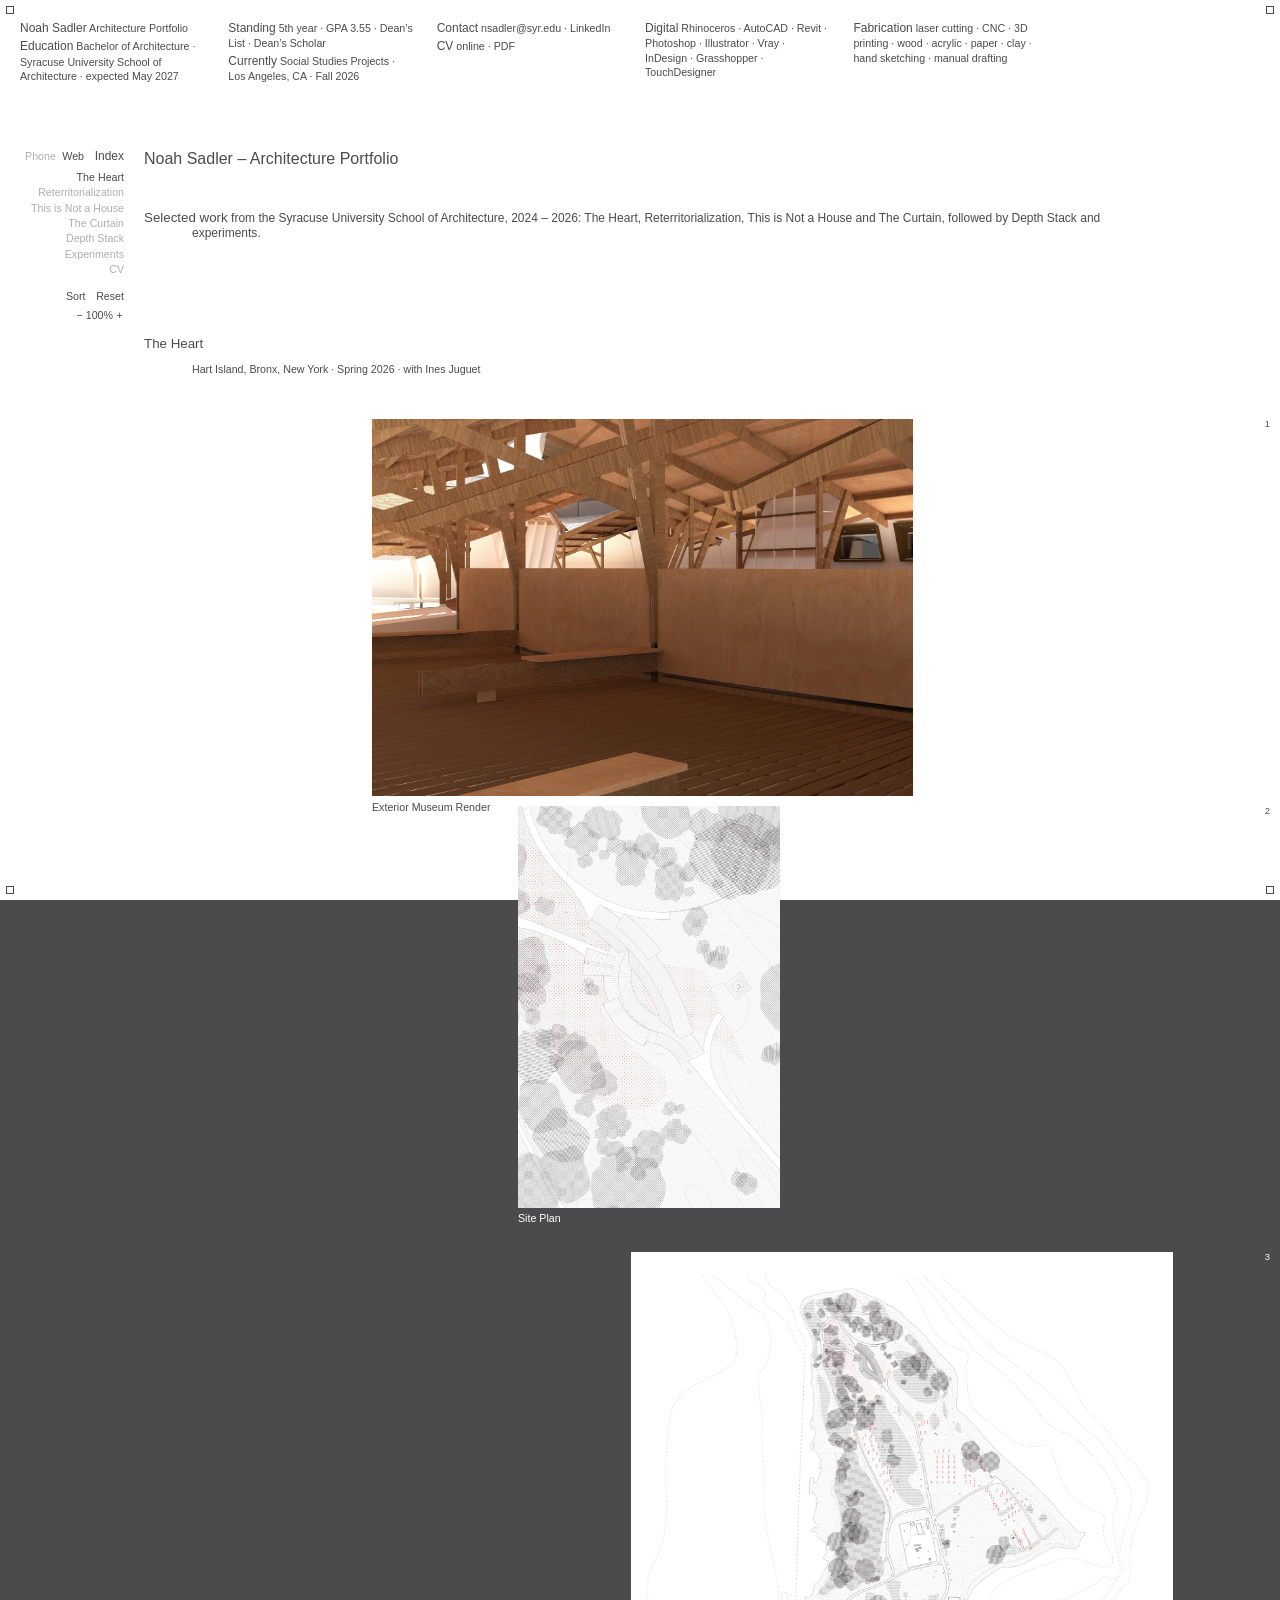
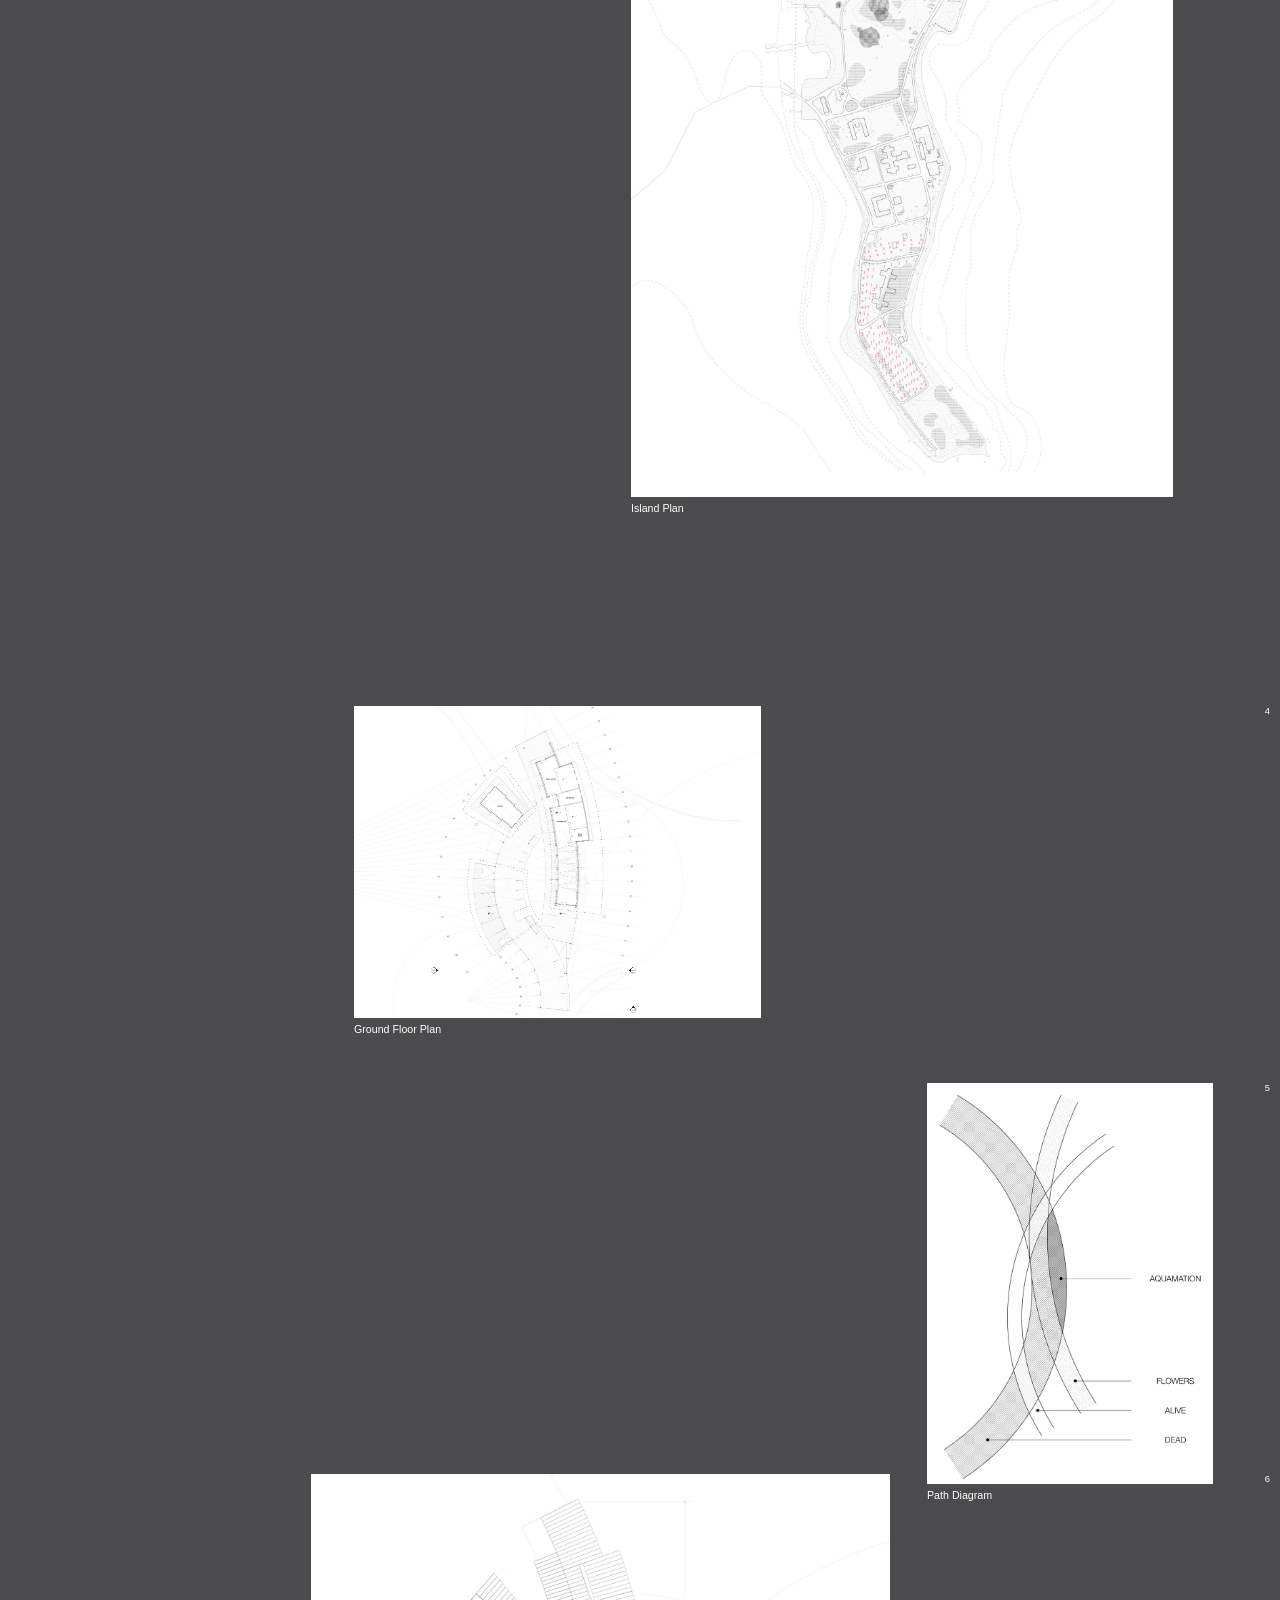
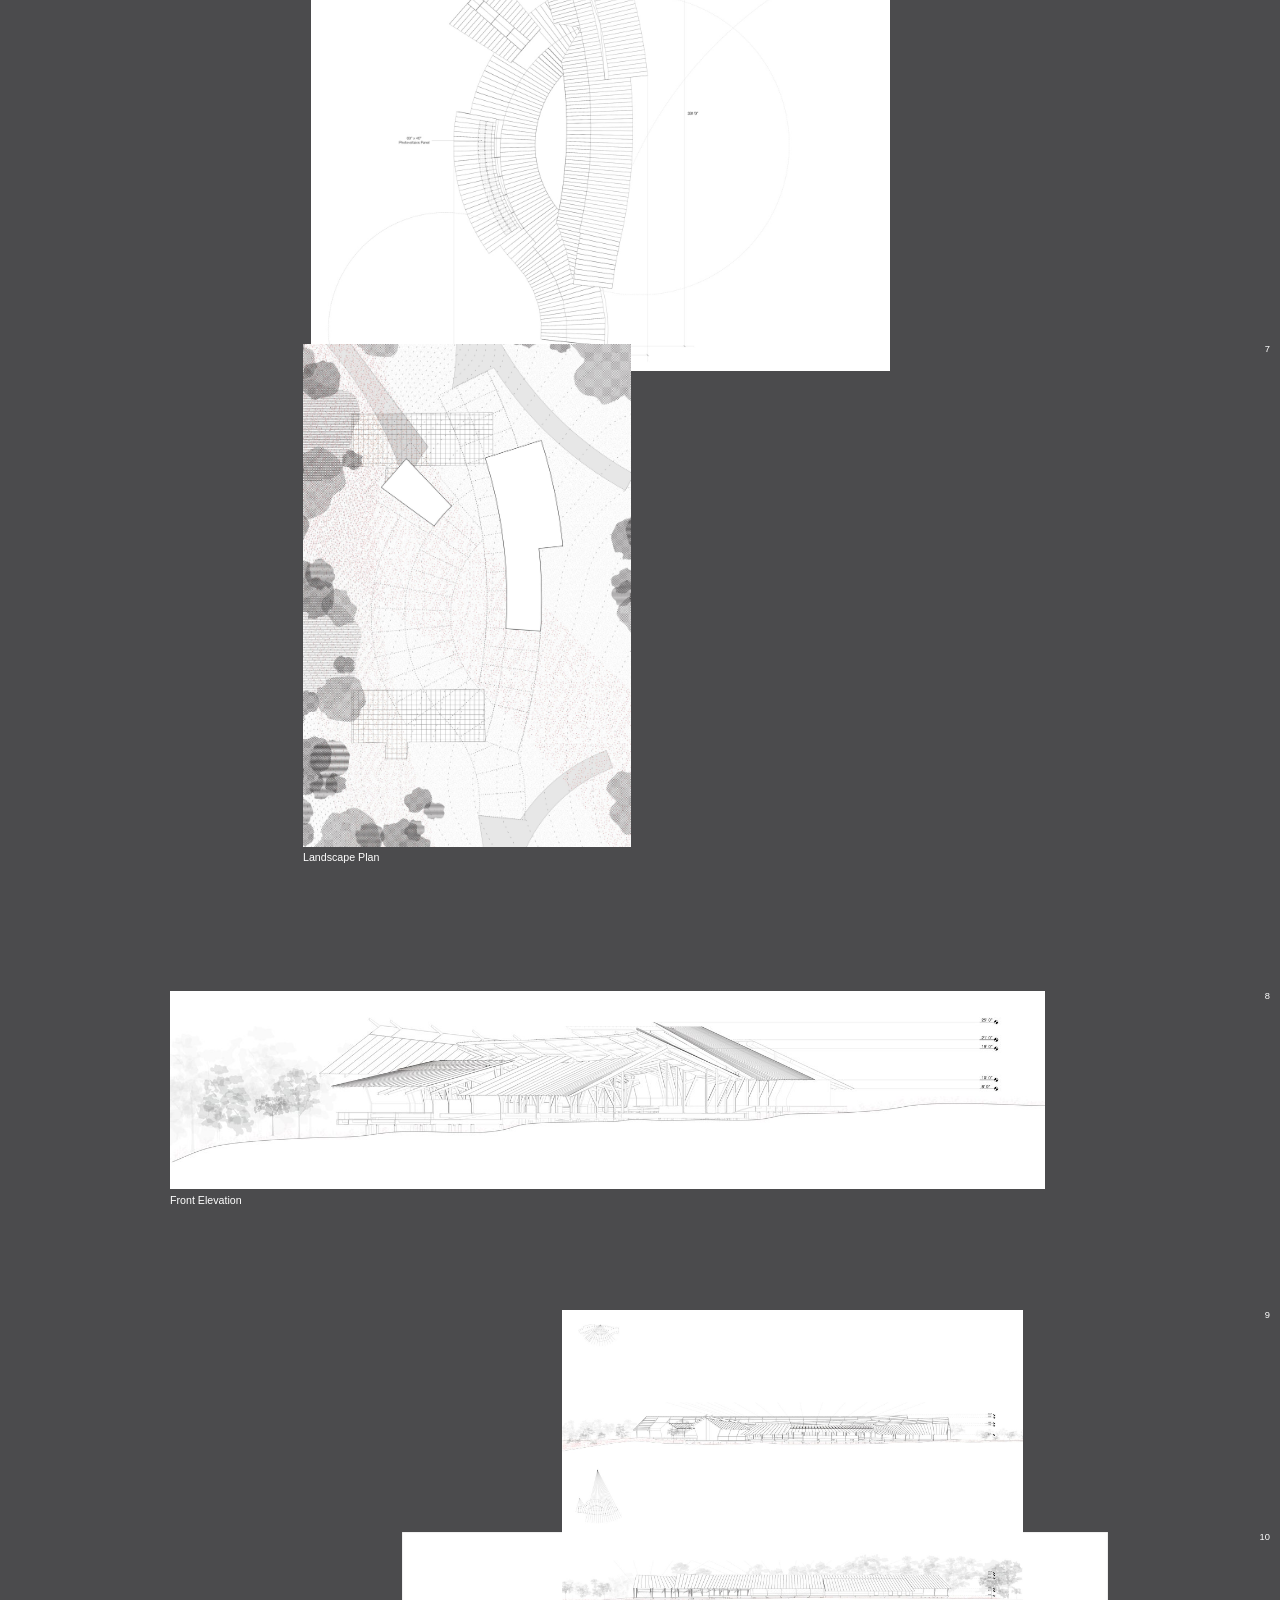
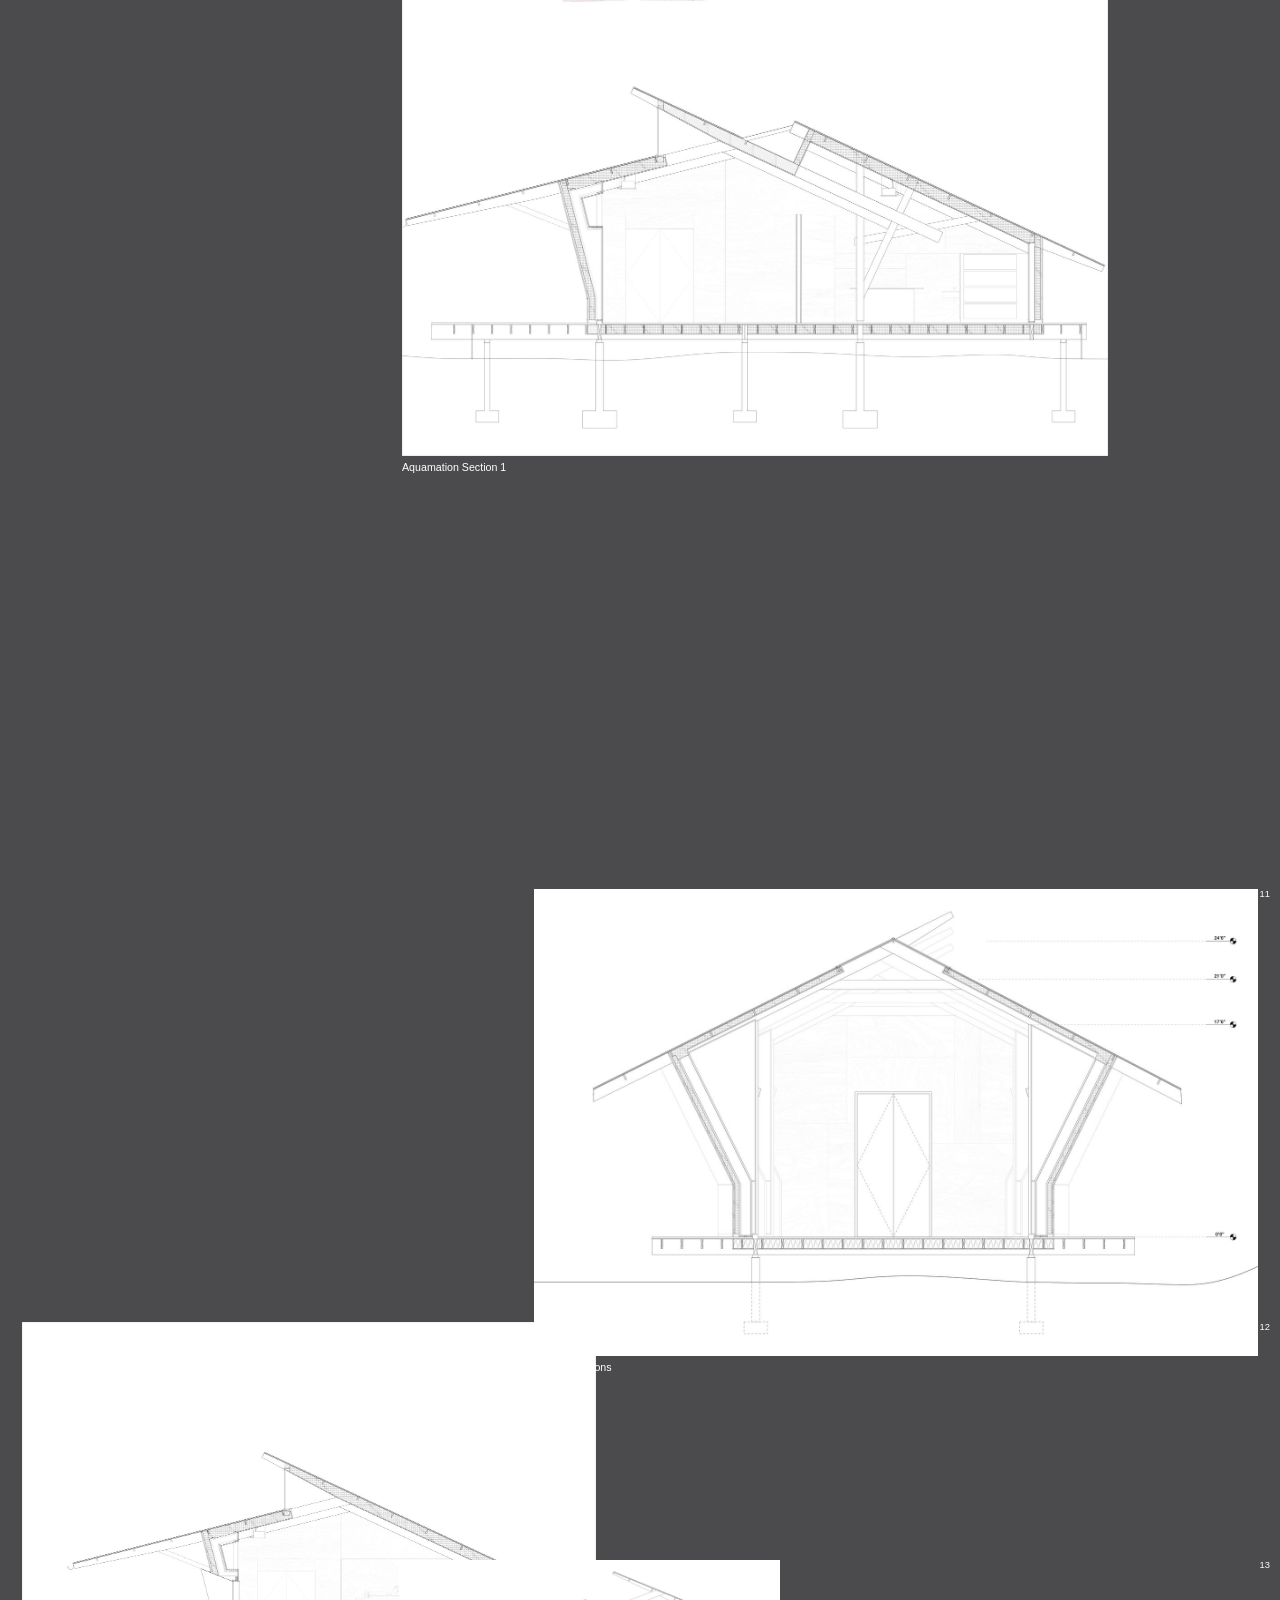
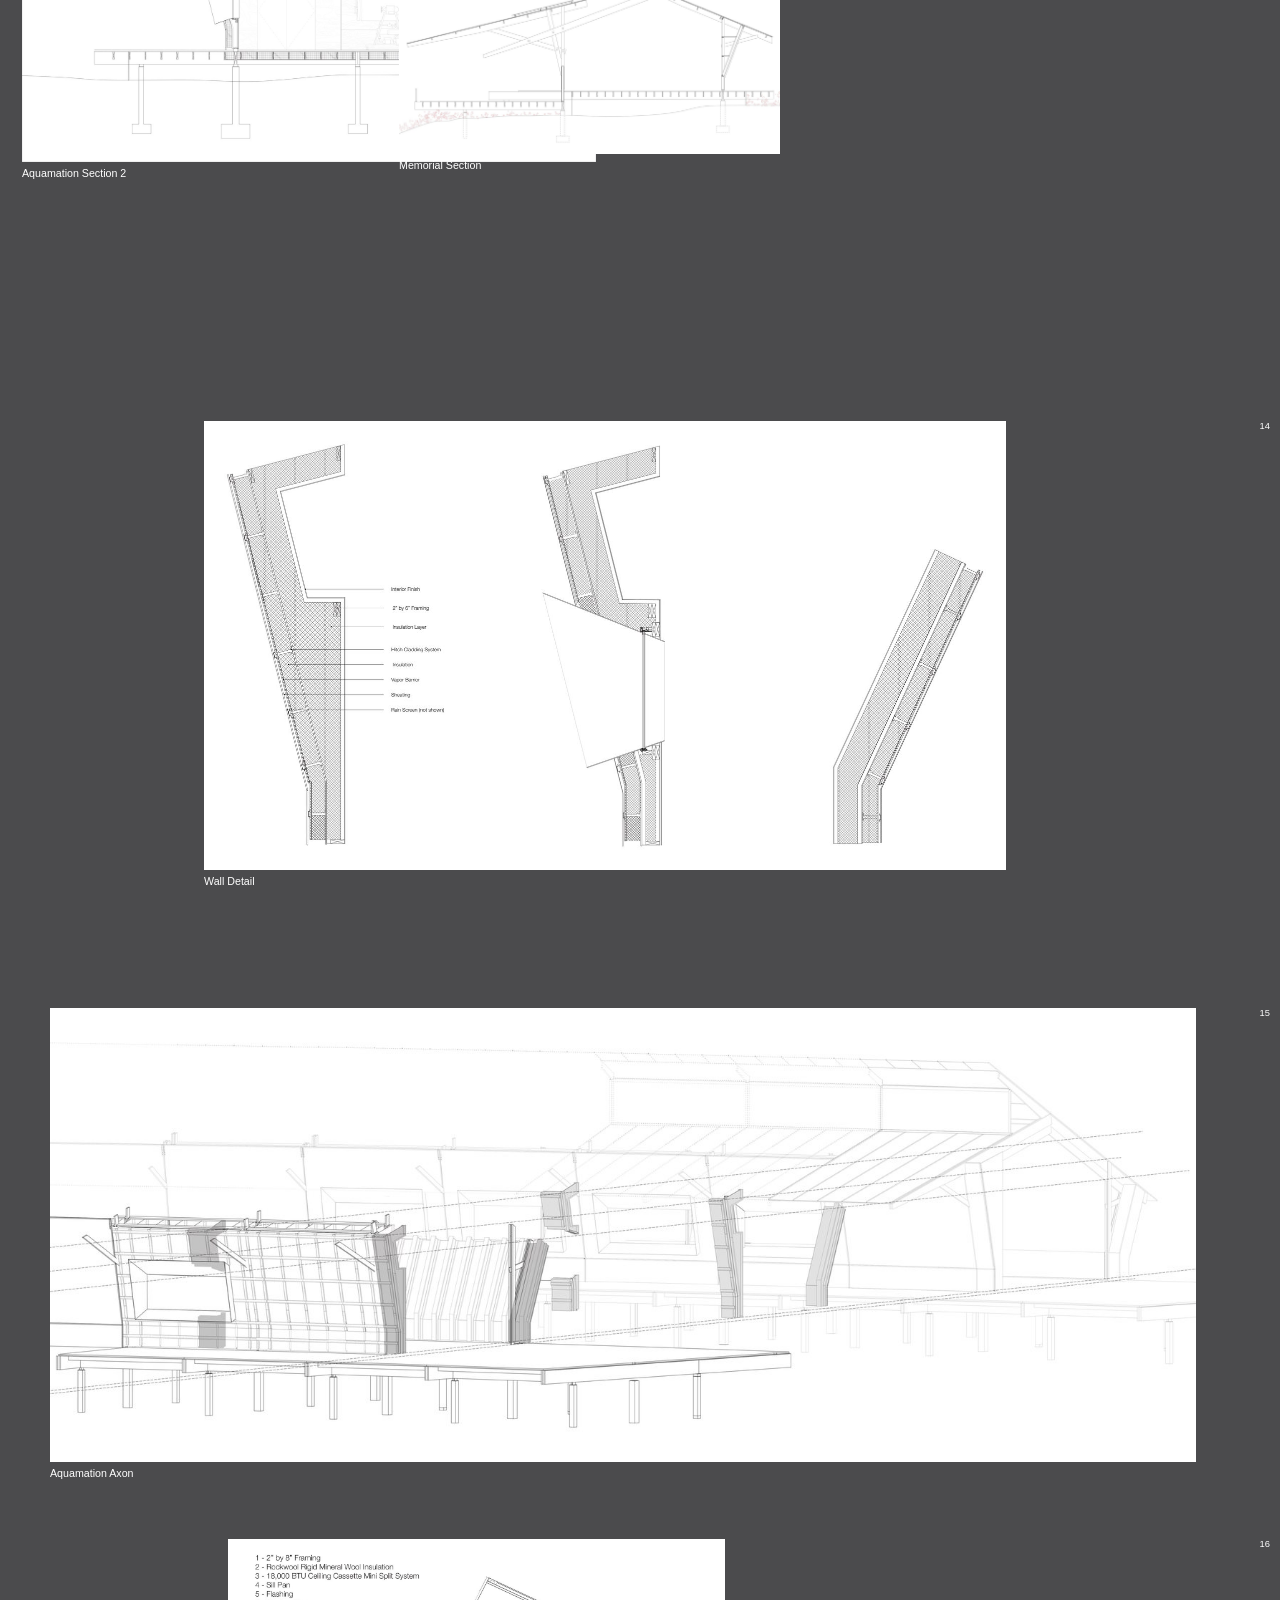
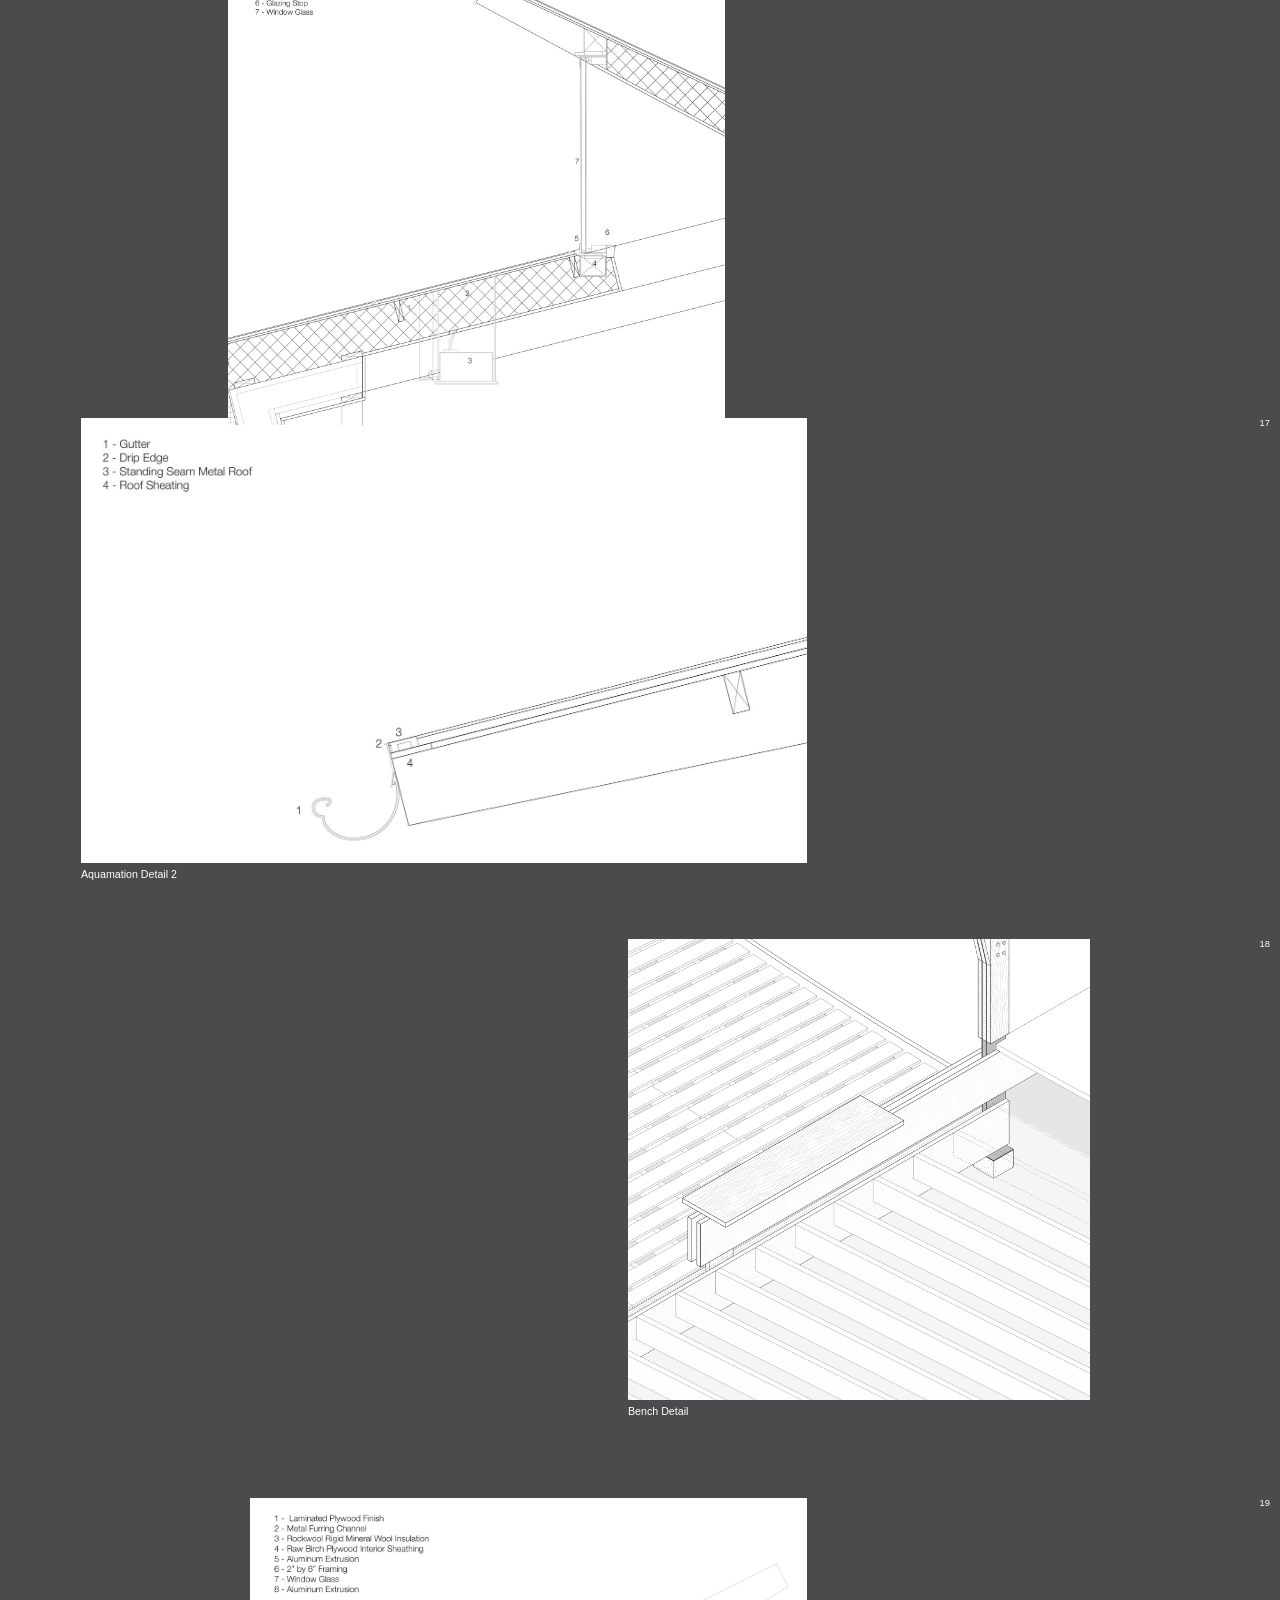
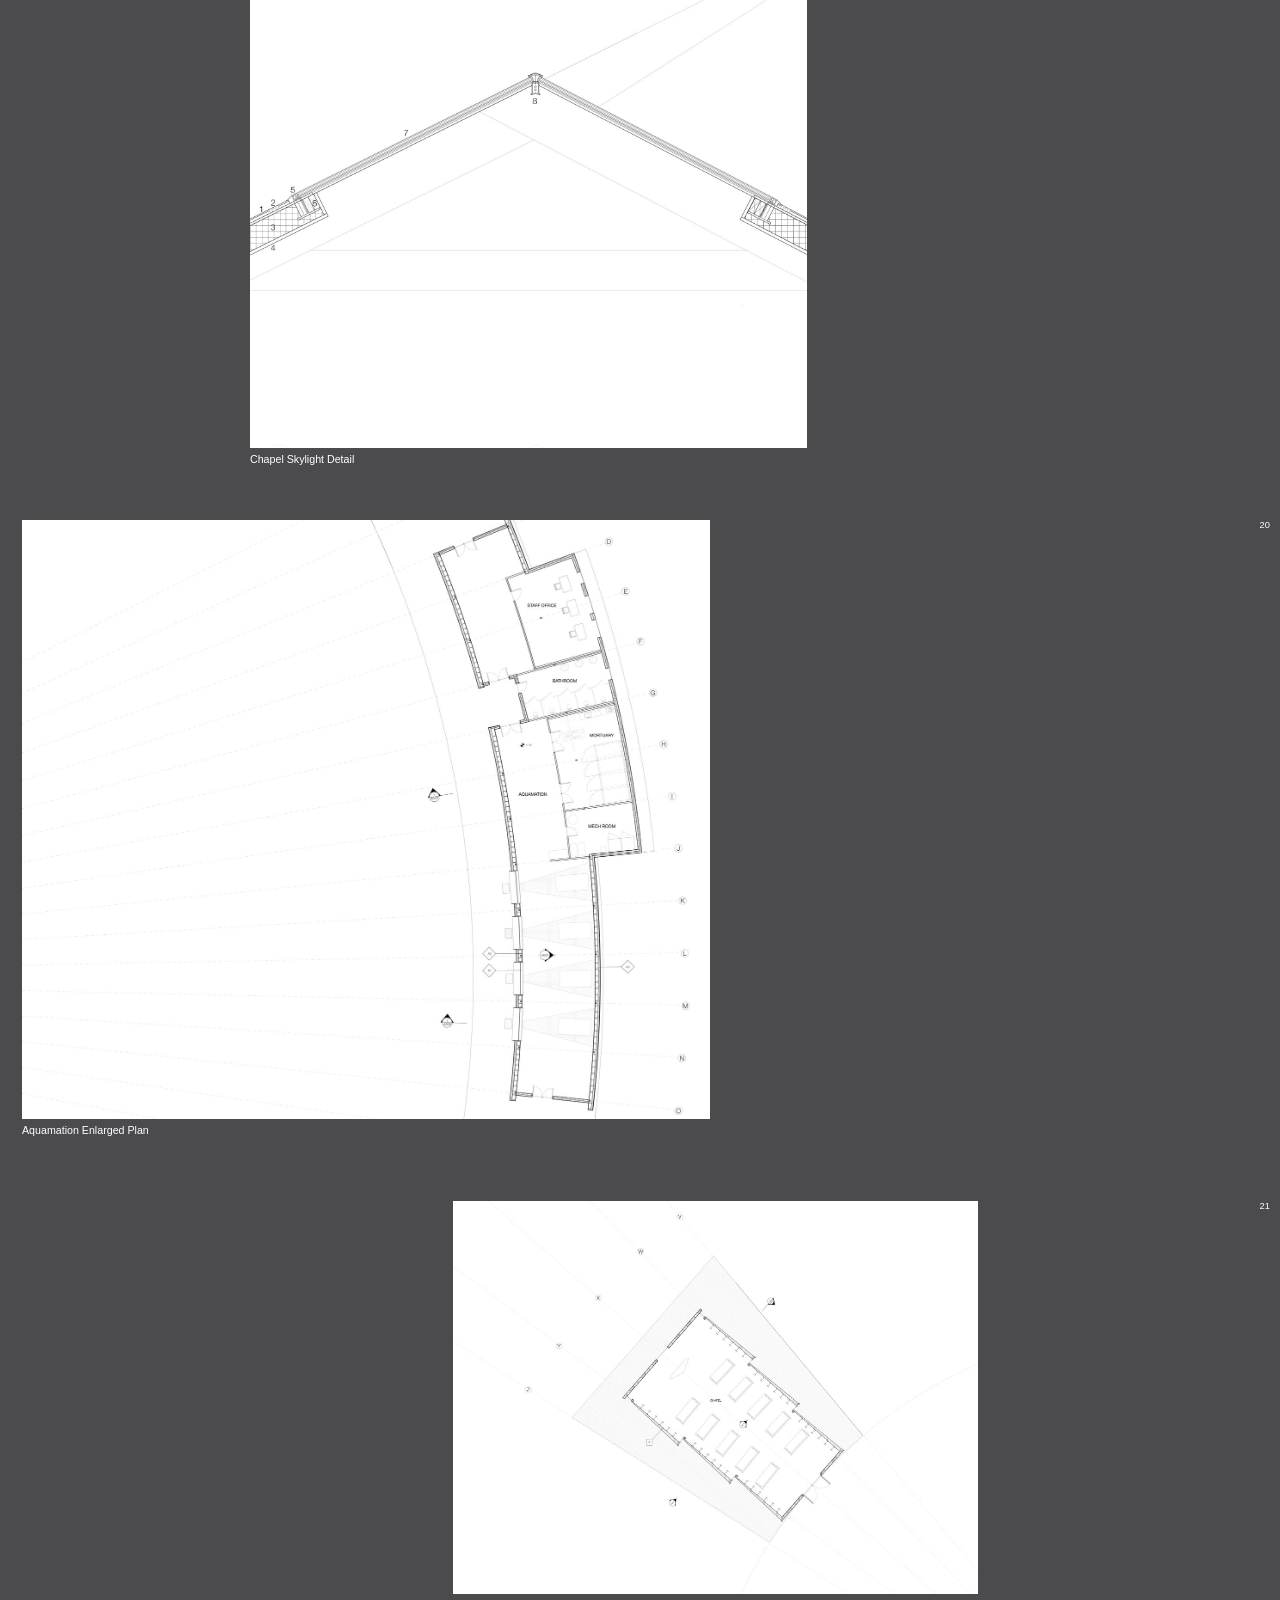
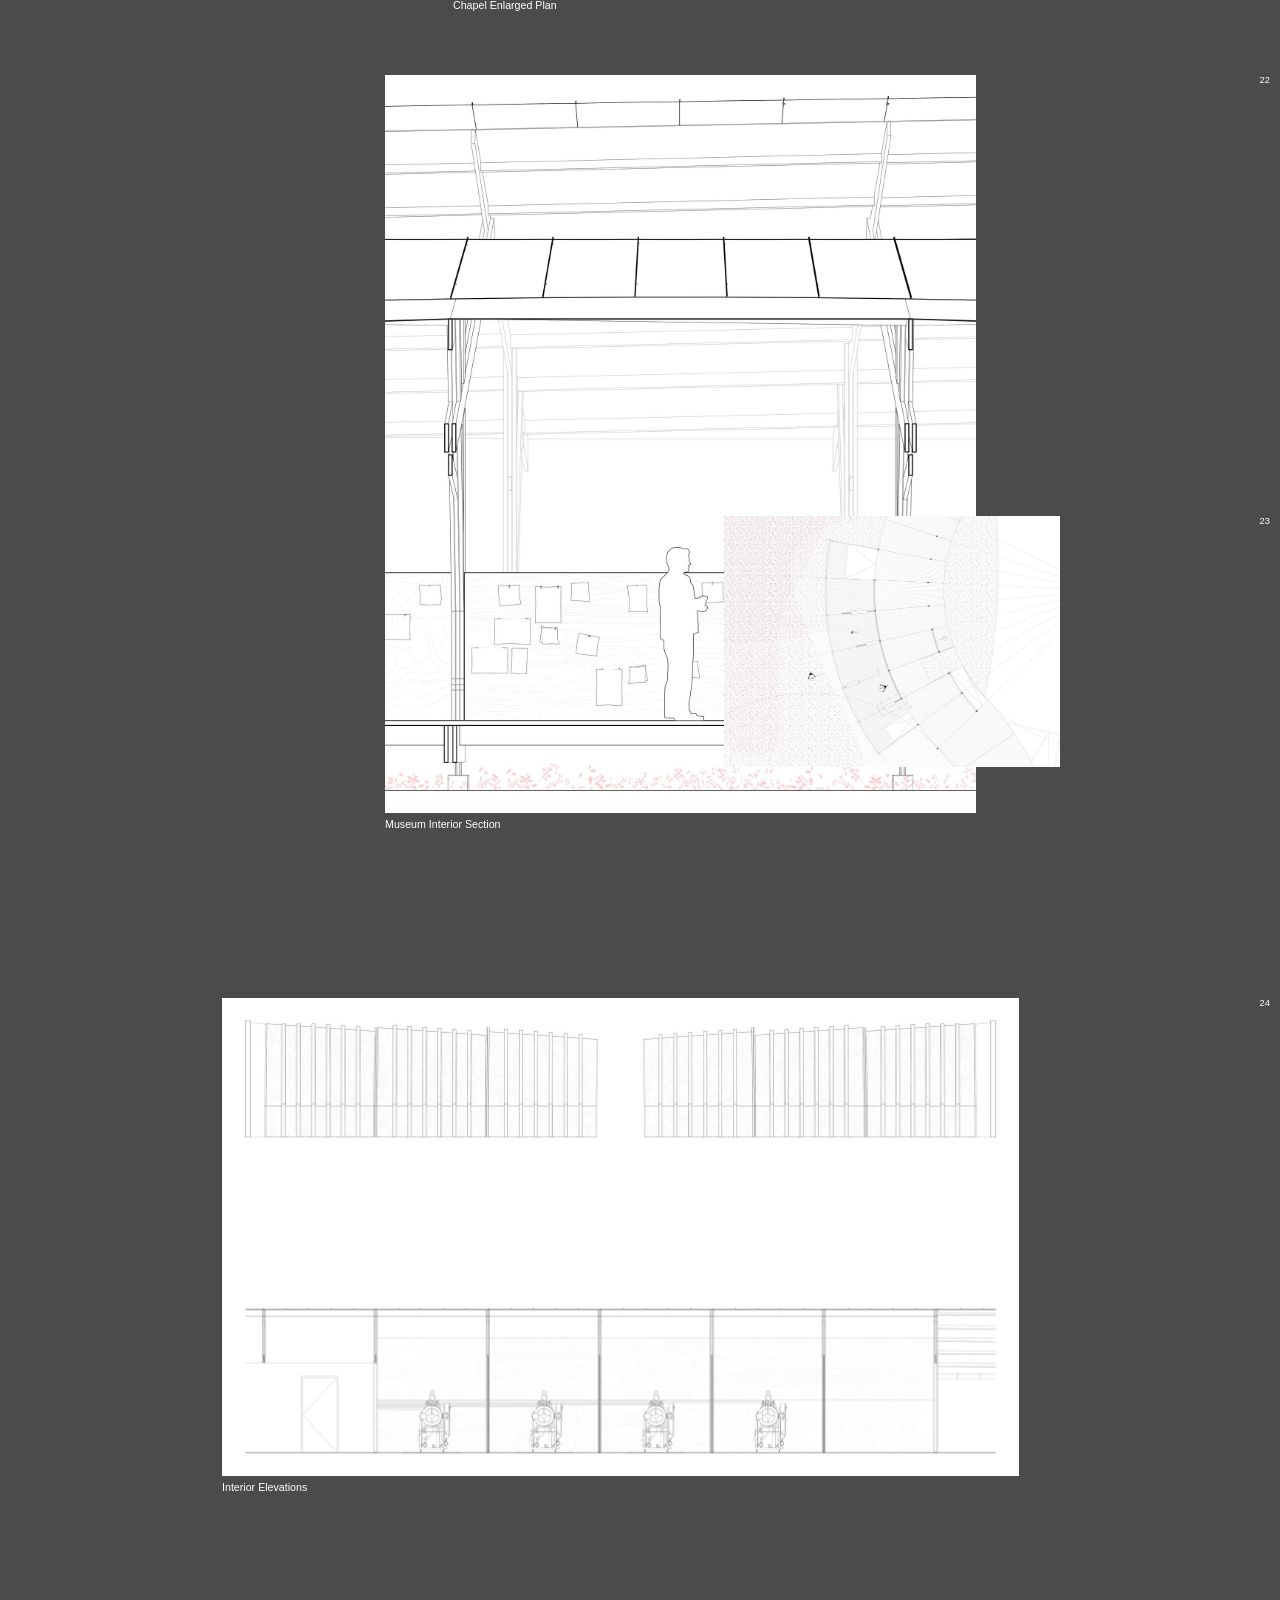
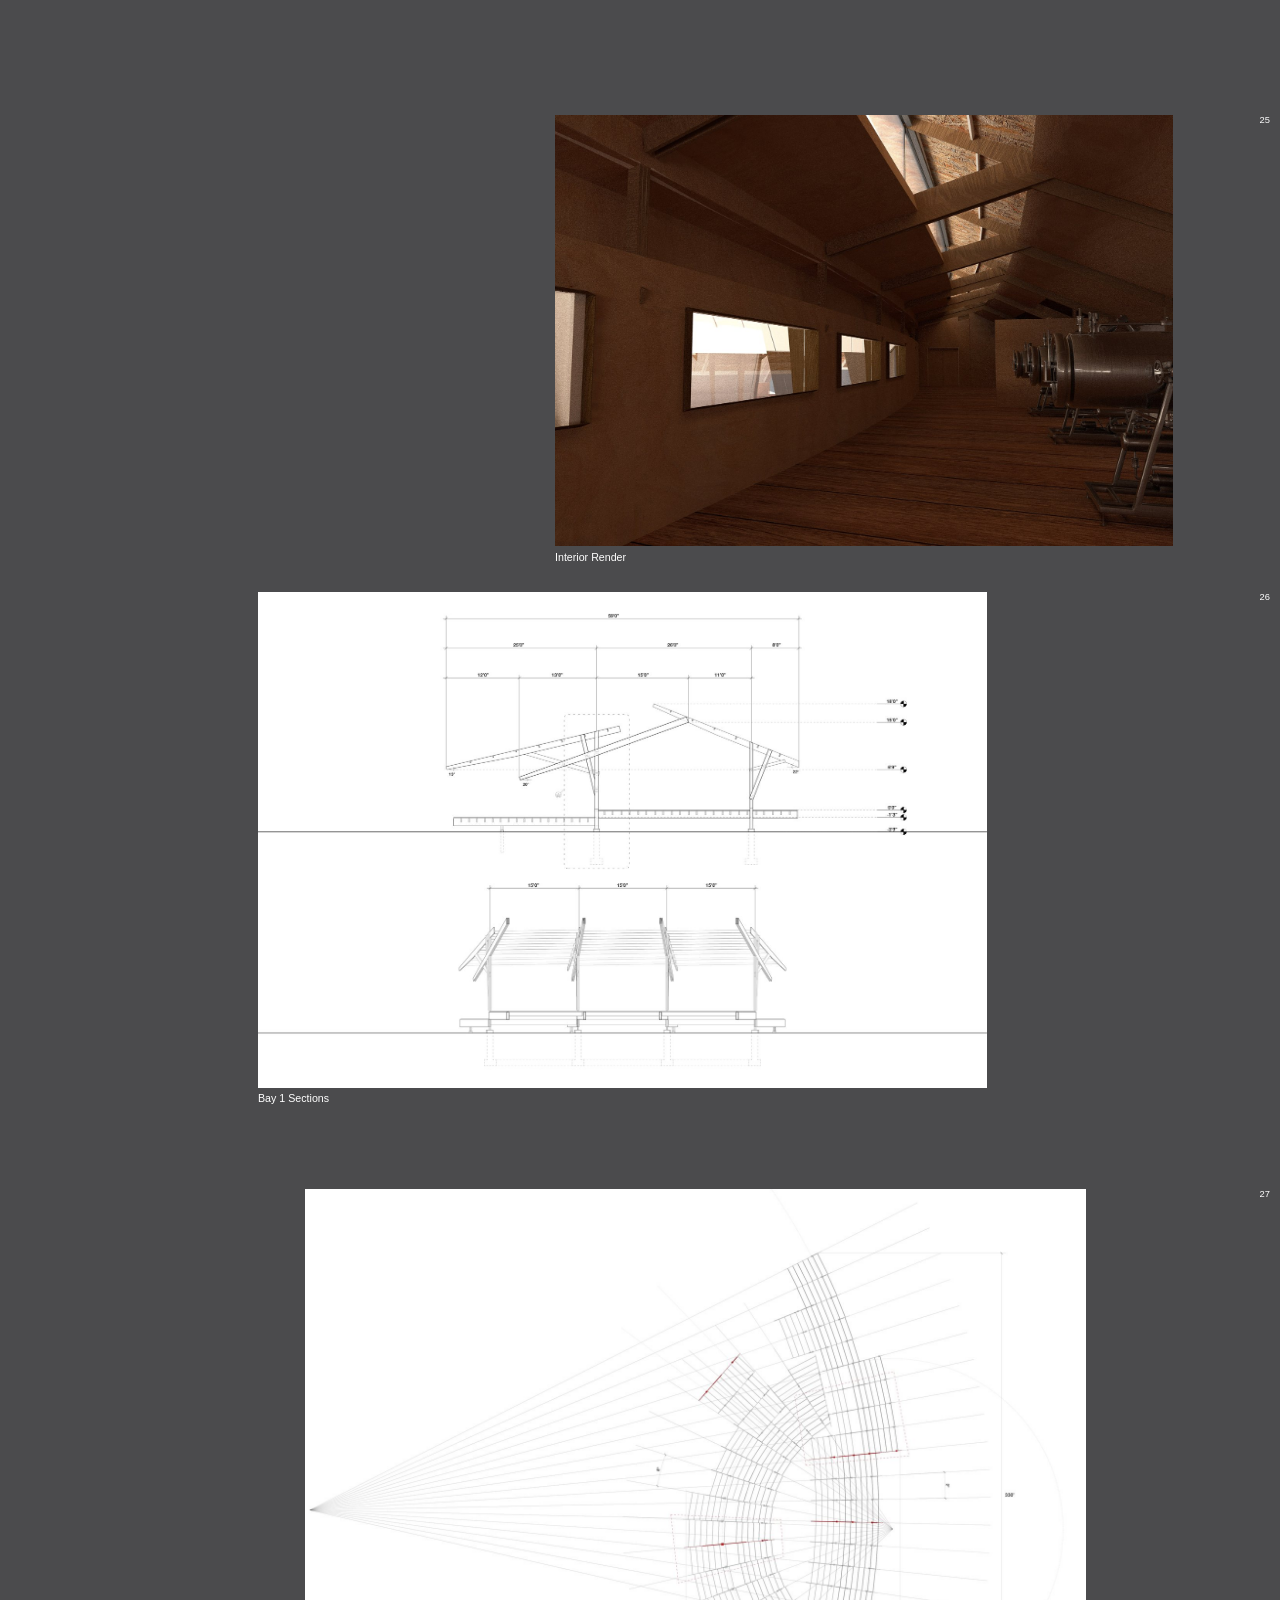
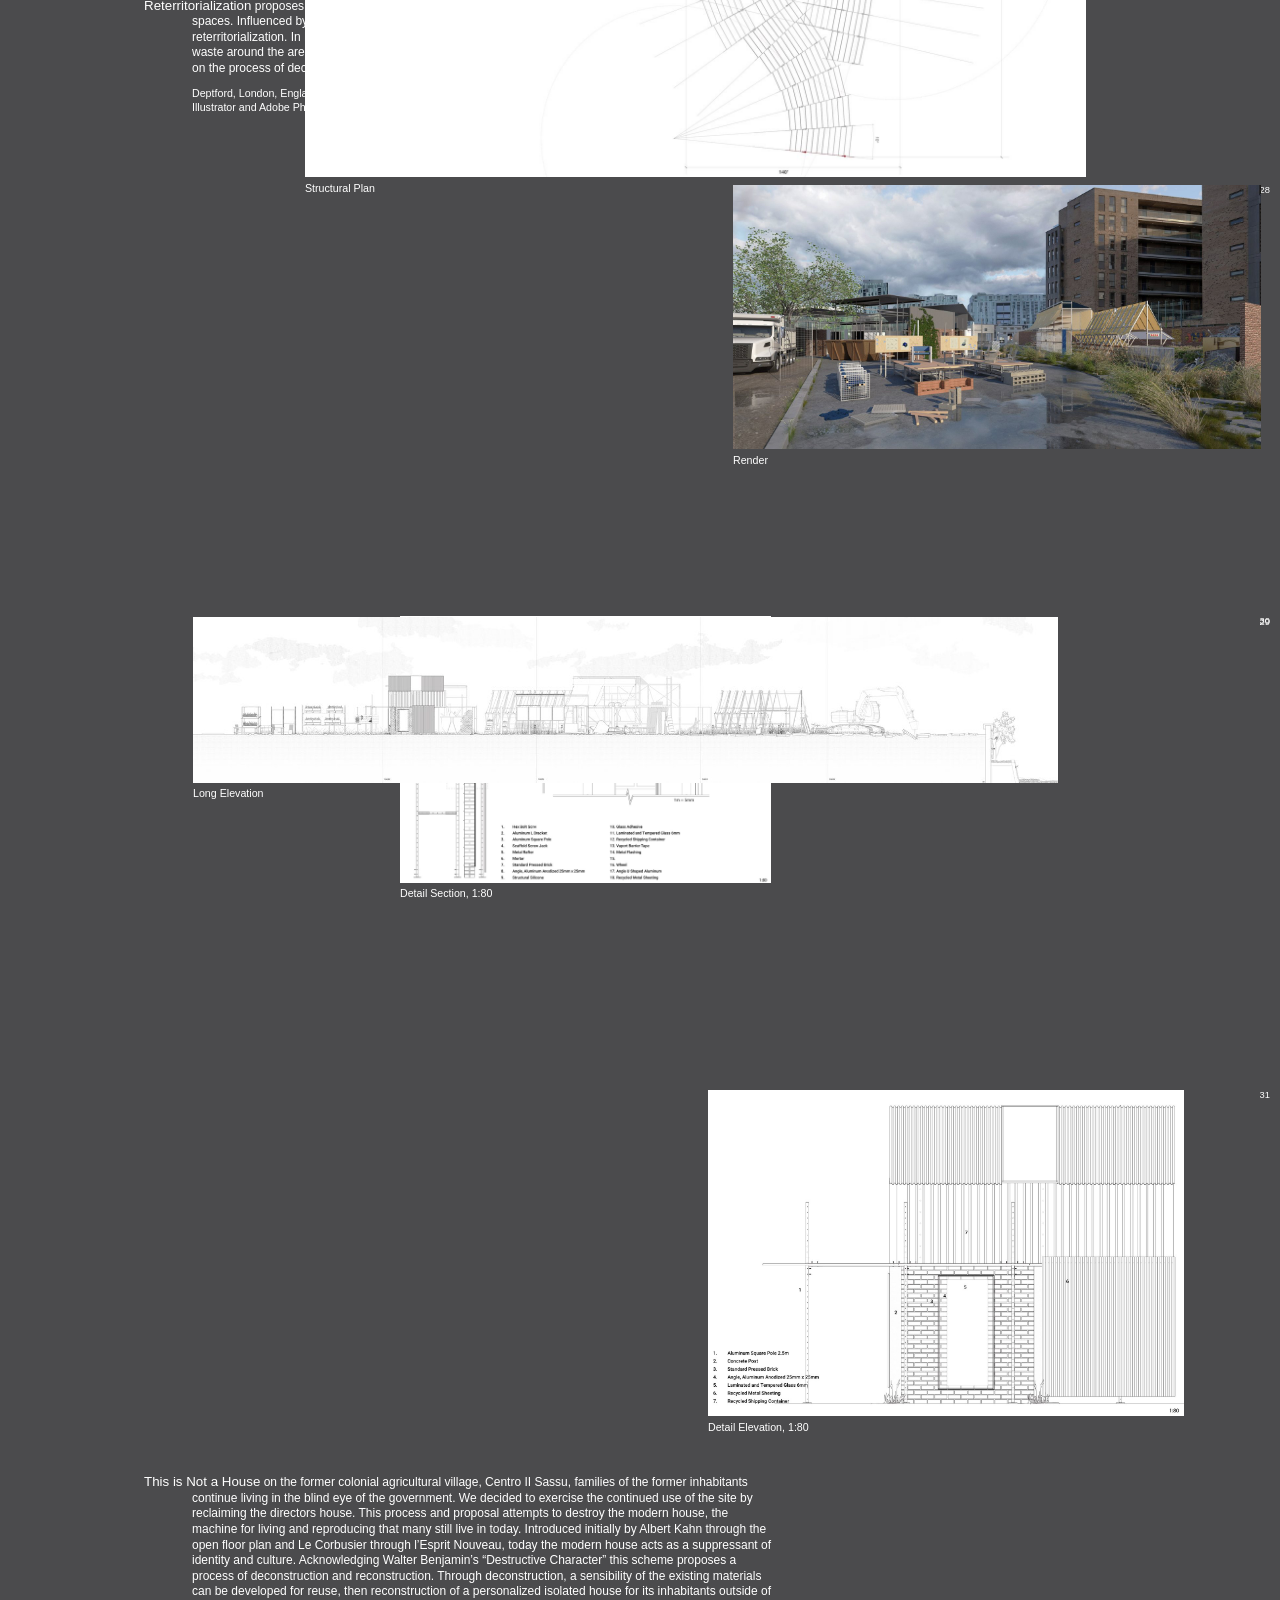
==== index.html @ f559296c "Open messy (random size and position per visit); Sort tidies, Reset goes back to the opening state C" ====
<!doctype html>
<html lang="en">
<head>
<meta charset="utf-8">
<meta name="viewport" content="width=device-width, initial-scale=1">
<title>Noah Sadler — Architecture Portfolio</title>
<meta name="description" content="Noah Sadler, architecture portfolio: The Heart, Reterritorialization, This is Not a House, The Curtain, Depth Stack, experiments and CV.">
<link rel="stylesheet" href="site.css?v=f44807f4">
</head>
<body class="portfolio" id="top">
<div id="boxfill" aria-hidden="true"></div>
<header id="brief" class="flip" aria-label="Noah Sadler, at a glance">
<p><strong class="lead">Noah Sadler</strong> Architecture Portfolio</p>
<p><strong class="lead">Education</strong> Bachelor of Architecture · Syracuse University School of Architecture · expected May 2027</p>
<p><strong class="lead">Standing</strong> 5th year · GPA 3.55 · Dean’s List · Dean’s Scholar</p>
<p><strong class="lead">Currently</strong> Social Studies Projects · Los Angeles, CA · Fall 2026</p>
<p><strong class="lead">Contact</strong> <a href="mailto:nsadler@syr.edu">nsadler@syr.edu</a> · <a href="https://www.linkedin.com/in/noah-sadler" target="_blank" rel="noopener">LinkedIn</a></p>
<p><strong class="lead">CV</strong> <a href="cv.html">online</a> · <a href="Noah_Sadler_CV.pdf" target="_blank" rel="noopener">PDF</a></p>
<p><strong class="lead">Digital</strong> Rhinoceros · AutoCAD · Revit · Photoshop · Illustrator · Vray · InDesign · Grasshopper · TouchDesigner</p>
<p><strong class="lead">Fabrication</strong> laser cutting · CNC · 3D printing · wood · acrylic · paper · clay · hand sketching · manual drafting</p>

</header>
<nav id="index" aria-label="Index"><div class="inner"><div class="head"><a class="lead" href="index.html#top" title="Back to the top">Index</a><span class="view" role="group" aria-label="Version"><button type="button" data-view="phone">Phone</button><button type="button" data-view="web">Web</button></span></div><a href="index.html#the-heart">The Heart</a><a href="index.html#reterritorialization">Reterritorialization</a><a href="index.html#this-is-not-a-house">This is Not a House</a><a href="index.html#the-curtain">The Curtain</a><a href="index.html#depth-stack">Depth Stack</a><a href="index.html#experiments">Experiments</a><a href="cv.html">CV</a><span class="acts"><button type="button" class="sort" title="Put every image back in order">Sort</button><button type="button" class="reset" title="Back to how the site opens">Reset</button></span><span class="scale" title="Scale the page down to see more of it at once (or Alt + scroll)"><button type="button" class="zo" aria-label="Scale down">−</button><span class="zv">100%</span><button type="button" class="zi" aria-label="Scale up">+</button></span></div></nav>
<main>
<h1>Noah Sadler – Architecture Portfolio</h1><p class="sec intro"><strong class="lead">Selected work</strong> from the Syracuse University School of Architecture, 2024 – 2026: <a href="#the-heart">The Heart</a>, <a href="#reterritorialization">Reterritorialization</a>, <a href="#this-is-not-a-house">This is Not a House</a> and <a href="#the-curtain">The Curtain</a>, followed by <a href="#depth-stack">Depth Stack</a> and <a href="#experiments">experiments</a>.</p><section id="the-heart"><p class="sec"><strong class="lead">The Heart</strong> </p><p class="facts">Hart Island, Bronx, New York · Spring 2026 · with Ines Juguet</p><figure data-n="1" data-full="full/01_the-heart/24_exterior-museum-render.jpg" style="--ar:1.4350"><img src="img/01_the-heart/24_exterior-museum-render.jpg" width="1600" height="1115" alt="Exterior Museum Render" loading="lazy" decoding="async"><figcaption>Exterior Museum Render<span class="cite"> <a href="full/01_the-heart/24_exterior-museum-render.jpg" target="_blank" rel="noopener">1</a></span></figcaption></figure><figure data-n="2" data-full="full/01_the-heart/01_site-plan.jpg" style="--ar:0.6523"><img src="img/01_the-heart/01_site-plan.jpg" width="1600" height="2453" alt="Site Plan" loading="lazy" decoding="async"><figcaption>Site Plan<span class="cite"> <a href="full/01_the-heart/01_site-plan.jpg" target="_blank" rel="noopener">2</a></span></figcaption></figure><figure data-n="3" data-full="full/01_the-heart/02_island-plan.jpg" style="--ar:0.6410"><img src="img/01_the-heart/02_island-plan.jpg" width="1600" height="2496" alt="Island Plan" loading="lazy" decoding="async"><figcaption>Island Plan<span class="cite"> <a href="full/01_the-heart/02_island-plan.jpg" target="_blank" rel="noopener">3</a></span></figcaption></figure><figure data-n="4" data-full="full/01_the-heart/04_ground-floor-plan.jpg" style="--ar:1.3040"><img src="img/01_the-heart/04_ground-floor-plan.jpg" width="1600" height="1227" alt="Ground Floor Plan" loading="lazy" decoding="async"><figcaption>Ground Floor Plan<span class="cite"> <a href="full/01_the-heart/04_ground-floor-plan.jpg" target="_blank" rel="noopener">4</a></span></figcaption></figure><figure data-n="5" data-full="full/01_the-heart/03_path-diagram.jpg" style="--ar:0.7146"><img src="img/01_the-heart/03_path-diagram.jpg" width="1600" height="2239" alt="Path Diagram" loading="lazy" decoding="async"><figcaption>Path Diagram<span class="cite"> <a href="full/01_the-heart/03_path-diagram.jpg" target="_blank" rel="noopener">5</a></span></figcaption></figure><figure data-n="6" data-full="full/01_the-heart/05_roof-plan.jpg" style="--ar:1.1628"><img src="img/01_the-heart/05_roof-plan.jpg" width="1600" height="1376" alt="Roof Plan" loading="lazy" decoding="async"><figcaption>Roof Plan<span class="cite"> <a href="full/01_the-heart/05_roof-plan.jpg" target="_blank" rel="noopener">6</a></span></figcaption></figure><figure data-n="7" data-full="full/01_the-heart/06_landscape-plan.jpg" style="--ar:0.6523"><img src="img/01_the-heart/06_landscape-plan.jpg" width="1600" height="2453" alt="Landscape Plan" loading="lazy" decoding="async"><figcaption>Landscape Plan<span class="cite"> <a href="full/01_the-heart/06_landscape-plan.jpg" target="_blank" rel="noopener">7</a></span></figcaption></figure><figure data-n="8" data-full="full/01_the-heart/07_front-elevation.jpg" style="--ar:4.4321"><img src="img/01_the-heart/07_front-elevation.jpg" width="1600" height="361" alt="Front Elevation" loading="lazy" decoding="async"><figcaption>Front Elevation<span class="cite"> <a href="full/01_the-heart/07_front-elevation.jpg" target="_blank" rel="noopener">8</a></span></figcaption></figure><figure data-n="9" data-full="full/01_the-heart/08_longitudinal-elevations.jpg" style="--ar:1.5023"><img src="img/01_the-heart/08_longitudinal-elevations.jpg" width="1600" height="1065" alt="Longitudinal Elevations" loading="lazy" decoding="async"><figcaption>Longitudinal Elevations<span class="cite"> <a href="full/01_the-heart/08_longitudinal-elevations.jpg" target="_blank" rel="noopener">9</a></span></figcaption></figure><figure data-n="10" data-full="full/01_the-heart/09_aquamation-section-1.jpg" style="--ar:1.3479"><img src="img/01_the-heart/09_aquamation-section-1.jpg" width="1600" height="1187" alt="Aquamation Section 1" loading="lazy" decoding="async"><figcaption>Aquamation Section 1<span class="cite"> <a href="full/01_the-heart/09_aquamation-section-1.jpg" target="_blank" rel="noopener">10</a></span></figcaption></figure><figure data-n="11" data-full="full/01_the-heart/11_chapel-sections.jpg" style="--ar:1.5534"><img src="img/01_the-heart/11_chapel-sections.jpg" width="1600" height="1030" alt="Chapel Sections" loading="lazy" decoding="async"><figcaption>Chapel Sections<span class="cite"> <a href="full/01_the-heart/11_chapel-sections.jpg" target="_blank" rel="noopener">11</a></span></figcaption></figure><figure data-n="12" data-full="full/01_the-heart/10_aquamation-section-2.jpg" style="--ar:1.3040"><img src="img/01_the-heart/10_aquamation-section-2.jpg" width="1600" height="1227" alt="Aquamation Section 2" loading="lazy" decoding="async"><figcaption>Aquamation Section 2<span class="cite"> <a href="full/01_the-heart/10_aquamation-section-2.jpg" target="_blank" rel="noopener">12</a></span></figcaption></figure><figure data-n="13" data-full="full/01_the-heart/12_memorial-section.jpg" style="--ar:1.9632"><img src="img/01_the-heart/12_memorial-section.jpg" width="1600" height="815" alt="Memorial Section" loading="lazy" decoding="async"><figcaption>Memorial Section<span class="cite"> <a href="full/01_the-heart/12_memorial-section.jpg" target="_blank" rel="noopener">13</a></span></figcaption></figure><figure data-n="14" data-full="full/01_the-heart/13_wall-detail.jpg" style="--ar:1.7837"><img src="img/01_the-heart/13_wall-detail.jpg" width="1600" height="897" alt="Wall Detail" loading="lazy" decoding="async"><figcaption>Wall Detail<span class="cite"> <a href="full/01_the-heart/13_wall-detail.jpg" target="_blank" rel="noopener">14</a></span></figcaption></figure><figure data-n="15" data-full="full/01_the-heart/14_aquamation-axon.jpg" style="--ar:2.5237"><img src="img/01_the-heart/14_aquamation-axon.jpg" width="1600" height="634" alt="Aquamation Axon" loading="lazy" decoding="async"><figcaption>Aquamation Axon<span class="cite"> <a href="full/01_the-heart/14_aquamation-axon.jpg" target="_blank" rel="noopener">15</a></span></figcaption></figure><figure data-n="16" data-full="full/01_the-heart/15_aquamation-detail-1.jpg" style="--ar:1.0230"><img src="img/01_the-heart/15_aquamation-detail-1.jpg" width="1600" height="1564" alt="Aquamation Detail 1" loading="lazy" decoding="async"><figcaption>Aquamation Detail 1<span class="cite"> <a href="full/01_the-heart/15_aquamation-detail-1.jpg" target="_blank" rel="noopener">16</a></span></figcaption></figure><figure data-n="17" data-full="full/01_the-heart/16_aquamation-detail-2.jpg" style="--ar:1.6343"><img src="img/01_the-heart/16_aquamation-detail-2.jpg" width="1600" height="979" alt="Aquamation Detail 2" loading="lazy" decoding="async"><figcaption>Aquamation Detail 2<span class="cite"> <a href="full/01_the-heart/16_aquamation-detail-2.jpg" target="_blank" rel="noopener">17</a></span></figcaption></figure><figure data-n="18" data-full="full/01_the-heart/18_bench-detail.jpg" style="--ar:1.0000"><img src="img/01_the-heart/18_bench-detail.jpg" width="1600" height="1600" alt="Bench Detail" loading="lazy" decoding="async"><figcaption>Bench Detail<span class="cite"> <a href="full/01_the-heart/18_bench-detail.jpg" target="_blank" rel="noopener">18</a></span></figcaption></figure><figure data-n="19" data-full="full/01_the-heart/17_chapel-skylight-detail.jpg" style="--ar:1.0127"><img src="img/01_the-heart/17_chapel-skylight-detail.jpg" width="1600" height="1580" alt="Chapel Skylight Detail" loading="lazy" decoding="async"><figcaption>Chapel Skylight Detail<span class="cite"> <a href="full/01_the-heart/17_chapel-skylight-detail.jpg" target="_blank" rel="noopener">19</a></span></figcaption></figure><figure data-n="20" data-full="full/01_the-heart/19_aquamation-enlarged-plan.jpg" style="--ar:1.1486"><img src="img/01_the-heart/19_aquamation-enlarged-plan.jpg" width="1600" height="1393" alt="Aquamation Enlarged Plan" loading="lazy" decoding="async"><figcaption>Aquamation Enlarged Plan<span class="cite"> <a href="full/01_the-heart/19_aquamation-enlarged-plan.jpg" target="_blank" rel="noopener">20</a></span></figcaption></figure><figure data-n="21" data-full="full/01_the-heart/20_chapel-enlarged-plan.jpg" style="--ar:1.3367"><img src="img/01_the-heart/20_chapel-enlarged-plan.jpg" width="1600" height="1197" alt="Chapel Enlarged Plan" loading="lazy" decoding="async"><figcaption>Chapel Enlarged Plan<span class="cite"> <a href="full/01_the-heart/20_chapel-enlarged-plan.jpg" target="_blank" rel="noopener">21</a></span></figcaption></figure><figure data-n="22" data-full="full/01_the-heart/22_museum-interior-section.jpg" style="--ar:0.8008"><img src="img/01_the-heart/22_museum-interior-section.jpg" width="1600" height="1998" alt="Museum Interior Section" loading="lazy" decoding="async"><figcaption>Museum Interior Section<span class="cite"> <a href="full/01_the-heart/22_museum-interior-section.jpg" target="_blank" rel="noopener">22</a></span></figcaption></figure><figure data-n="23" data-full="full/01_the-heart/21_museum-plan.jpg" style="--ar:1.3367"><img src="img/01_the-heart/21_museum-plan.jpg" width="1600" height="1197" alt="Museum Plan" loading="lazy" decoding="async"><figcaption>Museum Plan<span class="cite"> <a href="full/01_the-heart/21_museum-plan.jpg" target="_blank" rel="noopener">23</a></span></figcaption></figure><figure data-n="24" data-full="full/01_the-heart/23_interior-elevations.jpg" style="--ar:1.6667"><img src="img/01_the-heart/23_interior-elevations.jpg" width="1600" height="960" alt="Interior Elevations" loading="lazy" decoding="async"><figcaption>Interior Elevations<span class="cite"> <a href="full/01_the-heart/23_interior-elevations.jpg" target="_blank" rel="noopener">24</a></span></figcaption></figure><figure data-n="25" data-full="full/01_the-heart/25_interior-render.jpg" style="--ar:1.4350"><img src="img/01_the-heart/25_interior-render.jpg" width="1600" height="1115" alt="Interior Render" loading="lazy" decoding="async"><figcaption>Interior Render<span class="cite"> <a href="full/01_the-heart/25_interior-render.jpg" target="_blank" rel="noopener">25</a></span></figcaption></figure><figure data-n="26" data-full="full/01_the-heart/29_bay-1-sections.jpg" style="--ar:1.4692"><img src="img/01_the-heart/29_bay-1-sections.jpg" width="1600" height="1089" alt="Bay 1 Sections" loading="lazy" decoding="async"><figcaption>Bay 1 Sections<span class="cite"> <a href="full/01_the-heart/29_bay-1-sections.jpg" target="_blank" rel="noopener">26</a></span></figcaption></figure><figure data-n="27" data-full="full/01_the-heart/28_structural-plan.jpg" style="--ar:1.3289"><img src="img/01_the-heart/28_structural-plan.jpg" width="1600" height="1204" alt="Structural Plan" loading="lazy" decoding="async"><figcaption>Structural Plan<span class="cite"> <a href="full/01_the-heart/28_structural-plan.jpg" target="_blank" rel="noopener">27</a></span></figcaption></figure></section><section id="reterritorialization"><p class="sec"><strong class="lead">Reterritorialization</strong> proposes an assemblage and process for adaptive reuse modules to deterritorialize neglected spaces. Influenced by Deleuze and Guattari’s concept of territorialization, deterritorialization and reterritorialization. In Deptford increased gentrification is a product of territorialization. Identifying construction waste around the area and the prevalence of “meanwhile” space throughout London, we looked to speculate on the process of decentralizing development as means of taking back space for ecology and community.</p><p class="facts">Deptford, London, England · Fall 2025 · with Rowan Liu, Sylvia Liu and Isabella Mansfield · Rhino 3D, Vray, Adobe Illustrator and Adobe Photoshop</p><figure data-n="28" data-full="full/02_reterritorialization/02_render.jpg" style="--ar:2.0000"><img src="img/02_reterritorialization/02_render.jpg" width="1600" height="800" alt="Render" loading="lazy" decoding="async"><figcaption>Render<span class="cite"> <a href="full/02_reterritorialization/02_render.jpg" target="_blank" rel="noopener">28</a></span></figcaption></figure><figure data-n="29" data-full="full/02_reterritorialization/01_long-elevation.jpg" style="--ar:5.2117"><img src="img/02_reterritorialization/01_long-elevation.jpg" width="1600" height="307" alt="Long Elevation" loading="lazy" decoding="async"><figcaption>Long Elevation<span class="cite"> <a href="full/02_reterritorialization/01_long-elevation.jpg" target="_blank" rel="noopener">29</a></span></figcaption></figure><figure data-n="30" data-full="full/02_reterritorialization/04_detail-section.jpg" style="--ar:1.3925"><img src="img/02_reterritorialization/04_detail-section.jpg" width="1600" height="1149" alt="Detail Section, 1:80" loading="lazy" decoding="async"><figcaption>Detail Section, 1:80<span class="cite"> <a href="full/02_reterritorialization/04_detail-section.jpg" target="_blank" rel="noopener">30</a></span></figcaption></figure><figure data-n="31" data-full="full/02_reterritorialization/03_detail-elevation.jpg" style="--ar:1.4639"><img src="img/02_reterritorialization/03_detail-elevation.jpg" width="1600" height="1093" alt="Detail Elevation, 1:80" loading="lazy" decoding="async"><figcaption>Detail Elevation, 1:80<span class="cite"> <a href="full/02_reterritorialization/03_detail-elevation.jpg" target="_blank" rel="noopener">31</a></span></figcaption></figure></section><section id="this-is-not-a-house"><p class="sec"><strong class="lead">This is Not a House</strong> on the former colonial agricultural village, Centro II Sassu, families of the former inhabitants continue living in the blind eye of the government. We decided to exercise the continued use of the site by reclaiming the directors house. This process and proposal attempts to destroy the modern house, the machine for living and reproducing that many still live in today. Introduced initially by Albert Kahn through the open floor plan and Le Corbusier through l’Esprit Nouveau, today the modern house acts as a suppressant of identity and culture. Acknowledging Walter Benjamin’s “Destructive Character” this scheme proposes a process of deconstruction and reconstruction. Through deconstruction, a sensibility of the existing materials can be developed for reuse, then reconstruction of a personalized isolated house for its inhabitants outside of the modern machine is possible. Intending to create a familiarity for its residents at a personal level while simultaneously developing an unfamiliarity for everyone else. Pushing to destroy the repetitive program typologies of modernist houses, each program opposes its significant element, that which helps maintain its systematized control. In this case, the focus is the notion of the housewife in the kitchen, privacy in the bathroom, gathering in the living room, and the nuclear family in the bedroom.</p><p>This is not a house.</p><p class="facts">Centro II Sassu, Arborea, Sardegna · Spring 2025 · with Sam Wiseman and Samantha Greenberg · Rhino 3D, Vray, Adobe Illustrator and Adobe Photoshop</p><figure data-n="32" data-full="full/03_this-is-not-a-house/07_reassembly.jpg" style="--ar:1.4147"><img src="img/03_this-is-not-a-house/07_reassembly.jpg" width="1600" height="1131" alt="Reassembly" loading="lazy" decoding="async"><figcaption>Reassembly<span class="cite"> <a href="full/03_this-is-not-a-house/07_reassembly.jpg" target="_blank" rel="noopener">32</a></span></figcaption></figure><figure data-n="33" data-full="full/03_this-is-not-a-house/01_reassembly-collage.jpg" style="--ar:1.5009"><img src="img/03_this-is-not-a-house/01_reassembly-collage.jpg" width="1600" height="1066" alt="Reassembly Collage" loading="lazy" decoding="async"><figcaption>Reassembly Collage<span class="cite"> <a href="full/03_this-is-not-a-house/01_reassembly-collage.jpg" target="_blank" rel="noopener">33</a></span></figcaption></figure><figure data-n="34" data-full="full/03_this-is-not-a-house/02_kitchen.jpg" style="--ar:0.7070"><img src="img/03_this-is-not-a-house/02_kitchen.jpg" width="1600" height="2263" alt="Kitchen" loading="lazy" decoding="async"><figcaption>Kitchen<span class="cite"> <a href="full/03_this-is-not-a-house/02_kitchen.jpg" target="_blank" rel="noopener">34</a></span></figcaption></figure><figure data-n="35" data-full="full/03_this-is-not-a-house/04_living-room.jpg" style="--ar:0.7070"><img src="img/03_this-is-not-a-house/04_living-room.jpg" width="1600" height="2263" alt="Living Room" loading="lazy" decoding="async"><figcaption>Living Room<span class="cite"> <a href="full/03_this-is-not-a-house/04_living-room.jpg" target="_blank" rel="noopener">35</a></span></figcaption></figure><figure data-n="36" data-full="full/03_this-is-not-a-house/03_bathroom.jpg" style="--ar:0.7070"><img src="img/03_this-is-not-a-house/03_bathroom.jpg" width="1600" height="2263" alt="Bathroom" loading="lazy" decoding="async"><figcaption>Bathroom<span class="cite"> <a href="full/03_this-is-not-a-house/03_bathroom.jpg" target="_blank" rel="noopener">36</a></span></figcaption></figure><figure data-n="37" data-full="full/03_this-is-not-a-house/05_bedroom.jpg" style="--ar:0.7070"><img src="img/03_this-is-not-a-house/05_bedroom.jpg" width="1600" height="2263" alt="Bedroom" loading="lazy" decoding="async"><figcaption>Bedroom<span class="cite"> <a href="full/03_this-is-not-a-house/05_bedroom.jpg" target="_blank" rel="noopener">37</a></span></figcaption></figure><figure data-n="38" data-full="full/03_this-is-not-a-house/06_drawings.jpg" style="--ar:1.5296"><img src="img/03_this-is-not-a-house/06_drawings.jpg" width="1600" height="1046" alt="Drawings" loading="lazy" decoding="async"><figcaption>Drawings<span class="cite"> <a href="full/03_this-is-not-a-house/06_drawings.jpg" target="_blank" rel="noopener">38</a></span></figcaption></figure><figure data-n="39" data-full="full/03_this-is-not-a-house/08_disassembly.jpg" style="--ar:1.4147"><img src="img/03_this-is-not-a-house/08_disassembly.jpg" width="1600" height="1131" alt="Disassembly" loading="lazy" decoding="async"><figcaption>Disassembly<span class="cite"> <a href="full/03_this-is-not-a-house/08_disassembly.jpg" target="_blank" rel="noopener">39</a></span></figcaption></figure></section><section id="the-curtain"><p class="sec"><strong class="lead">The Curtain</strong> is a housing complex for multi-generational families, focused on the redevelopment of the urban fabric made possible by the removal of the I-81 viaduct. It aims to accommodate the needs of a family as they grow and change. Each unit houses different states of family. The units allow for flexible program through a series of aggregate fixed systems. They stack and aggregate to create terrace conditions and provide natural lighting for each unit. A corrugated facade drapes over the units connecting the parts to a unified whole.</p><p class="facts">Syracuse, New York · Fall 2024 · Rhino 3D, Adobe Illustrator and Adobe Photoshop</p><figure data-n="40" data-full="full/04_the-curtain/03_sections.jpg" style="--ar:1.4706"><img src="img/04_the-curtain/03_sections.jpg" width="1600" height="1088" alt="Sections and Elevations" loading="lazy" decoding="async"><figcaption>Sections and Elevations<span class="cite"> <a href="full/04_the-curtain/03_sections.jpg" target="_blank" rel="noopener">40</a></span></figcaption></figure><figure data-n="41" data-full="full/04_the-curtain/01_perspectives.jpg" style="--ar:3.0019"><img src="img/04_the-curtain/01_perspectives.jpg" width="1600" height="533" alt="Perspectives" loading="lazy" decoding="async"><figcaption>Perspectives<span class="cite"> <a href="full/04_the-curtain/01_perspectives.jpg" target="_blank" rel="noopener">41</a></span></figcaption></figure><figure data-n="42" data-full="full/04_the-curtain/04_drawing-2.jpg" style="--ar:1.4995"><img src="img/04_the-curtain/04_drawing-2.jpg" width="1600" height="1067" alt="Elevation" loading="lazy" decoding="async"><figcaption>Elevation<span class="cite"> <a href="full/04_the-curtain/04_drawing-2.jpg" target="_blank" rel="noopener">42</a></span></figcaption></figure><figure data-n="43" data-full="full/04_the-curtain/02_plans.jpg" style="--ar:0.9451"><img src="img/04_the-curtain/02_plans.jpg" width="1600" height="1693" alt="Fourth Level Plan and Unit Package" loading="lazy" decoding="async"><figcaption>Fourth Level Plan and Unit Package<span class="cite"> <a href="full/04_the-curtain/02_plans.jpg" target="_blank" rel="noopener">43</a></span></figcaption></figure><figure data-n="44" data-full="full/04_the-curtain/05_model-1.jpg" style="--ar:1.3333"><img src="img/04_the-curtain/05_model-1.jpg" width="1600" height="1200" alt="Model" loading="lazy" decoding="async"><figcaption>Model<span class="cite"> <a href="full/04_the-curtain/05_model-1.jpg" target="_blank" rel="noopener">44</a></span></figcaption></figure><figure data-n="45" data-full="full/04_the-curtain/06_model-2.jpg" style="--ar:1.7817"><img src="img/04_the-curtain/06_model-2.jpg" width="1600" height="898" alt="Model" loading="lazy" decoding="async"><figcaption>Model<span class="cite"> <a href="full/04_the-curtain/06_model-2.jpg" target="_blank" rel="noopener">45</a></span></figcaption></figure></section><section id="depth-stack"><p class="sec"><strong class="lead">Depth Stack</strong> </p><p class="facts">Fall 2026 · Blender, Python, COLMAP, LichtFeld Studio, SuperSplat and TouchDesigner</p><figure data-n="46" data-full="full/05_depth-stack/01_nivola-supersplat-model.jpg" style="--ar:2.0050"><img src="img/05_depth-stack/01_nivola-supersplat-model.jpg" width="1600" height="798" alt="Nivola, Gaussian Splat Model" loading="lazy" decoding="async"><figcaption>Nivola, Gaussian Splat Model<span class="cite"> <a href="full/05_depth-stack/01_nivola-supersplat-model.jpg" target="_blank" rel="noopener">46</a></span></figcaption></figure><figure data-n="47" data-full="full/05_depth-stack/02_forced-splat-capture.jpg" style="--ar:1.6842"><img src="img/05_depth-stack/02_forced-splat-capture.jpg" width="1600" height="950" alt="Nivola, Forced Splat Viewer Capture" loading="lazy" decoding="async"><figcaption>Nivola, Forced Splat Viewer Capture<span class="cite"> <a href="full/05_depth-stack/02_forced-splat-capture.jpg" target="_blank" rel="noopener">47</a></span></figcaption></figure><figure data-n="48" data-full="full/05_depth-stack/03_forced-splat-clip.mp4" style="--ar:1.6842"><video src="media/05_depth-stack/03_forced-splat-clip.mp4" width="1280" height="760" autoplay muted loop playsinline></video><figcaption>Forced Splat, Viewer Recording<span class="cite"> <a href="full/05_depth-stack/03_forced-splat-clip.mp4" target="_blank" rel="noopener">48</a></span></figcaption></figure><figure data-n="49" data-full="full/05_depth-stack/04_forced-splat-preview-1.jpg" style="--ar:2.6667"><img src="img/05_depth-stack/04_forced-splat-preview-1.jpg" width="1600" height="600" alt="Forced Splat, Views" loading="lazy" decoding="async"><figcaption>Forced Splat, Views<span class="cite"> <a href="full/05_depth-stack/04_forced-splat-preview-1.jpg" target="_blank" rel="noopener">49</a></span></figcaption></figure><figure data-n="50" data-full="full/05_depth-stack/05_forced-splat-preview-2.jpg" style="--ar:2.6667"><img src="img/05_depth-stack/05_forced-splat-preview-2.jpg" width="1600" height="600" alt="Forced Splat, Views" loading="lazy" decoding="async"><figcaption>Forced Splat, Views<span class="cite"> <a href="full/05_depth-stack/05_forced-splat-preview-2.jpg" target="_blank" rel="noopener">50</a></span></figcaption></figure><figure data-n="51" data-full="full/05_depth-stack/06_bang-bang.jpg" style="--ar:1.2614"><img src="img/05_depth-stack/06_bang-bang.jpg" width="772" height="612" alt="Bang Bang" loading="lazy" decoding="async"><figcaption>Bang Bang<span class="cite"> <a href="full/05_depth-stack/06_bang-bang.jpg" target="_blank" rel="noopener">51</a></span></figcaption></figure><figure data-n="52" data-full="full/05_depth-stack/07_bangbang.jpg" style="--ar:1.5985"><img src="img/05_depth-stack/07_bangbang.jpg" width="836" height="523" alt="Bang Bang, Point Cloud" loading="lazy" decoding="async"><figcaption>Bang Bang, Point Cloud<span class="cite"> <a href="full/05_depth-stack/07_bangbang.jpg" target="_blank" rel="noopener">52</a></span></figcaption></figure><figure data-n="53" data-full="full/05_depth-stack/08_splat-size-flower.jpg" style="--ar:1.7778"><img src="img/05_depth-stack/08_splat-size-flower.jpg" width="1280" height="720" alt="Splat Size, Flower, TouchDesigner" loading="lazy" decoding="async"><figcaption>Splat Size, Flower, TouchDesigner<span class="cite"> <a href="full/05_depth-stack/08_splat-size-flower.jpg" target="_blank" rel="noopener">53</a></span></figcaption></figure><figure data-n="54" data-full="full/05_depth-stack/09_splat-size-flower-2.jpg" style="--ar:1.7778"><img src="img/05_depth-stack/09_splat-size-flower-2.jpg" width="1280" height="720" alt="Splat Size, Flower, TouchDesigner" loading="lazy" decoding="async"><figcaption>Splat Size, Flower, TouchDesigner<span class="cite"> <a href="full/05_depth-stack/09_splat-size-flower-2.jpg" target="_blank" rel="noopener">54</a></span></figcaption></figure></section><section id="experiments"><p class="sec"><strong class="lead">Experiments</strong> Using methods of drawing, painting, poetry and sculpting. Developing a personal style and formulating thoughts and feelings into art. Improving my technical skill and experimenting with connecting analog and digital medias.</p><figure data-n="55" data-full="full/personal/01.mp4" style="--ar:1.7778"><video src="media/personal/01.mp4" width="1280" height="720" autoplay muted loop playsinline></video><figcaption>3D Scanned Hand, 2025, Polycam, TouchDesigner<span class="cite"> <a href="full/personal/01.mp4" target="_blank" rel="noopener">55</a></span></figcaption></figure><figure data-n="56" data-full="full/personal/02.gif" style="--ar:1.7778"><video src="media/personal/02.mp4" width="1280" height="720" autoplay muted loop playsinline></video><figcaption>A, 2026, TouchDesigner<span class="cite"> <a href="full/personal/02.gif" target="_blank" rel="noopener">56</a></span></figcaption></figure><figure data-n="57" data-full="full/personal/03.mp4" style="--ar:1.7778"><video src="media/personal/03.mp4" width="1280" height="720" autoplay muted loop playsinline></video><figcaption>Mapping London, 2025<span class="cite"> <a href="full/personal/03.mp4" target="_blank" rel="noopener">57</a></span></figcaption></figure><figure data-n="58" data-full="full/personal/04.mp4" style="--ar:1.3333"><video src="media/personal/04.mp4" width="1024" height="768" autoplay muted loop playsinline></video><figcaption>Hug Study Model, 2024, Clay<span class="cite"> <a href="full/personal/04.mp4" target="_blank" rel="noopener">58</a></span></figcaption></figure><figure data-n="59" data-full="full/personal/05.mp4" style="--ar:1.3333"><video src="media/personal/05.mp4" width="1024" height="768" autoplay muted loop playsinline></video><figcaption>Hug Me In The Sun, 2024, Clay<span class="cite"> <a href="full/personal/05.mp4" target="_blank" rel="noopener">59</a></span></figcaption></figure><figure data-n="60" data-full="full/personal/06.gif" style="--ar:1.7667"><video src="media/personal/06.mp4" width="848" height="480" autoplay muted loop playsinline></video><figcaption>Dancing Raven, 2025, TouchDesigner<span class="cite"> <a href="full/personal/06.gif" target="_blank" rel="noopener">60</a></span></figcaption></figure><figure data-n="61" data-full="full/personal/07.gif" style="--ar:1.7778"><video src="media/personal/07.mp4" width="1280" height="720" autoplay muted loop playsinline></video><figcaption>Letter Dog, 2026, TouchDesigner<span class="cite"> <a href="full/personal/07.gif" target="_blank" rel="noopener">61</a></span></figcaption></figure><figure data-n="62" data-full="full/personal/08.gif" style="--ar:1.0000"><video src="media/personal/08.mp4" width="1028" height="1028" autoplay muted loop playsinline></video><figcaption>Boat Lightning, 2025, TouchDesigner<span class="cite"> <a href="full/personal/08.gif" target="_blank" rel="noopener">62</a></span></figcaption></figure><figure data-n="63" data-full="full/personal/09.mp4" style="--ar:1.0000"><video src="media/personal/09.mp4" width="1028" height="1028" autoplay muted loop playsinline></video><figcaption>Dog, 2025, TouchDesigner<span class="cite"> <a href="full/personal/09.mp4" target="_blank" rel="noopener">63</a></span></figcaption></figure></section>
</main>
<aside id="srcs" aria-label="Full-size images"></aside>
<div id="box" aria-label="White box: drag any edge or corner to scale it">
<div class="h n" data-h="n" tabindex="0" role="separator" aria-label="Top edge"></div><div class="h s" data-h="s" tabindex="0" role="separator" aria-label="Bottom edge"></div>
<div class="h e" data-h="e" tabindex="0" role="separator" aria-label="Right edge"></div><div class="h w" data-h="w" tabindex="0" role="separator" aria-label="Left edge"></div>
<div class="h nw" data-h="nw"></div><div class="h ne" data-h="ne"></div><div class="h sw" data-h="sw"></div><div class="h se" data-h="se"></div>
</div>
<script src="site.js?v=51fcf697"></script>
</body>
</html>
---- site.css ----
/* Layout after Developer-Path: plain text on a solid ground, left-aligned, wide left margin.
   Ground: the CV PDF's gray. Type: Arial at the CV's sizes (12 / 10 / 9 / 8 pt); hierarchy comes from size, never weight.
   After info.cern.ch: plain heading, links always underlined, nothing else. */
:root{
  --bg:#4b4b4d; --fg:#fff;   /* #4B4B4D: the text gray of the CV PDF */
  --bg-q:rgba(75,75,77,.45); --fg-q:rgba(255,255,255,.45);   /* quieter versions (dimmed Index entries) */
  --font:Arial,"Helvetica Neue",Helvetica,sans-serif;
  --t12:12pt; --t10:10pt; --t9:9pt; --t8:8pt; --t7:7pt;
  --margin:2in;
  color-scheme:dark;
}
* {box-sizing:border-box}
html{color:var(--fg)}
body{margin:0;font-family:var(--font);font-size:var(--t10);line-height:1.3;padding:48px 5em 96px var(--margin);text-align:left;position:relative}
main{max-width:85ch}
strong,b,h1,h2{font-weight:normal}
h1{font-size:var(--t12);margin:0 0 2.4em -0.5in}
/* section names open their first sentence at 10pt; the rest of the paragraph steps down to 9pt (smaller, not heavier) */
.lead{font-size:var(--t10)}
main p{font-size:var(--t9)}
p{margin:0 0 .9em}
/* the opening hangs half an inch into the margin; the box reaches out to cover it so its text layer paints there too */
p.sec{margin-top:2.4em;text-indent:-0.5in;margin-left:-0.5in;padding-left:0.5in}
main > p.sec:first-child{margin-top:0}
section{margin-top:7em;scroll-margin-top:48px}
.facts{font-size:var(--t8);line-height:1.3}
.todo{opacity:.55}
/* CERN: every link is underlined */
a{color:inherit;text-decoration:underline;text-decoration-thickness:1px;text-underline-offset:.12em}
a:hover{text-decoration-thickness:2px}

/* Images: one column on a wider field than the text (from the text's left edge to the numbers column).
   Each image gets about the same visual area: width grows with the square root of its aspect ratio (--ar = w/h),
   so long horizontal drawings span the whole field and tall sheets stay within the screen height. */
:root{--field:calc(100vw - var(--margin) - 5em - 0.6in)}
figure{margin:3.2em 0 0;position:relative;--base:min(calc(var(--field) * .5), 640px);
  --auto:max(40%, min(var(--field), calc(var(--base) * sqrt(var(--ar, 1.5))), calc(82vh * var(--ar, 1.5))));
  /* your own scale (--k) can reach the full screen width at any site scale: 100vw inside the zoomed column is divided back by the zoom */
  width:min(calc(100vw / var(--zoom, 1)), calc(var(--auto) * var(--k, 1)))}
figure img,figure video{display:block;width:100%;height:auto;background:rgba(255,255,255,.06)}
figcaption{font-size:var(--t8);line-height:1.25;margin-top:.45em}
.pending{border:1px dashed currentColor;padding:3em 1em;text-align:center;font-size:var(--t8);opacity:.6}
.cite{display:none}

/* Index: sits in the left margin where the reference keeps its font list; stays in view while scrolling */
#index{position:absolute;top:var(--indexTop,48px);bottom:0;left:20px;width:calc(var(--margin) - 0.5in - 40px);font-size:var(--t8);line-height:1.3;text-align:right}
#index .inner{position:sticky;top:48px}
/* Index heading row: "Phone  Web" sits right next to "Index" */
#index .head{display:flex;flex-direction:row-reverse;gap:1em;align-items:baseline;margin-bottom:.4em}
#index .lead{display:block;font-size:var(--t9)}
#index .view{display:inline-flex;gap:.6em;white-space:nowrap}
#index .view button{font:inherit;font-size:var(--t8);padding:0;border:0;cursor:pointer;color:transparent;background:linear-gradient(var(--bg),var(--bg)) var(--x) var(--y) / var(--w) var(--h) no-repeat fixed, var(--fg);-webkit-background-clip:text;background-clip:text}
#index a{display:block;margin-bottom:.15em;text-decoration:none}
#index a:hover{text-decoration:none}


/* Sources: one number per image on the right edge, level with the image; each opens the full-size file */
#srcs{position:absolute;top:0;right:10px;width:3.4em;font-size:var(--t7);line-height:1.2;text-align:right}
#srcs div{position:absolute;right:0;white-space:nowrap}
#srcs a{color:inherit}

/* White box: sits at --x/--y with size --w/--h, fixed to the screen. Text is painted through a matching fixed layer,
   so it turns gray wherever it sits inside the box. */
html{--x:-10px;--y:-10px;--w:0px;--h:0px;background:var(--bg)}
/* the white box itself: a fixed layer behind the text and images (no fixed backgrounds needed, so Safari/iOS draw it too) */
#boxfill{position:fixed;left:var(--x);top:var(--y);width:var(--w);height:var(--h);background:var(--fg);z-index:-1;pointer-events:none}
body{background:transparent}
/* .flip paints text through the box layer. The Index links and image numbers get it directly: text inside a sticky or
   separately layered element isn't reached by a parent's clip. Quieter links use translucent versions of the same colors. */
.flip,#index a,#srcs a{color:transparent;background:linear-gradient(var(--bg),var(--bg)) var(--x) var(--y) / var(--w) var(--h) no-repeat fixed, var(--fg);-webkit-background-clip:text;background-clip:text}
#index.has-current .inner > a:not(.lead):not([aria-current]),#index .view button:not(.on){background:linear-gradient(var(--bg-q),var(--bg-q)) var(--x) var(--y) / var(--w) var(--h) no-repeat fixed, var(--fg-q);-webkit-background-clip:text;background-clip:text}
/* main's box reaches half an inch left so the outdented openings sit inside the painted text area */
main{margin-left:-0.5in;padding-left:0.5in}
/* Scale (bottom of the Index): the projects column zooms out to show more of the page at once.
   Lengths inside a zoomed element are multiplied by the zoom, so the box layer is divided back to stay on the screen box. */
main{zoom:var(--zoom,1)}
/* Text in the column is coloured element by element (each paragraph, heading, caption, CV cell paints its own copy of
   the box layer, divided back by the zoom). One layer on the whole column would only paint inside the column's box and
   would double up with these, so the column itself carries none. */
main :is(p, h1, h2, figcaption, .pending, .row > div){color:transparent;background:linear-gradient(var(--bg),var(--bg)) calc(var(--x) / var(--zoom,1)) calc(var(--y) / var(--zoom,1)) / calc(var(--w) / var(--zoom,1)) calc(var(--h) / var(--zoom,1)) no-repeat fixed, var(--fg);-webkit-background-clip:text;background-clip:text}
main a{color:inherit}
/* The box's frame: the inside lets clicks through to the page; only the edges and corners grab, to scale it from any side */
#box{position:fixed;left:var(--x);top:var(--y);width:var(--w);height:var(--h);z-index:1000;pointer-events:none}
#box .h{position:absolute;pointer-events:auto;touch-action:none}
#box .n,#box .s{left:6px;right:6px;height:12px;cursor:ns-resize}
#box .e,#box .w{top:6px;bottom:6px;width:12px;cursor:ew-resize}
#box .n{top:-6px}#box .s{bottom:-6px}#box .e{right:-6px}#box .w{left:-6px}
#box .nw,#box .ne,#box .sw,#box .se{width:16px;height:16px}
/* visible corner tabs: a small square centred on each corner, so it reads as something you can grab */
#box .nw::after,#box .ne::after,#box .sw::after,#box .se::after{content:"";position:absolute;inset:4px;background:var(--fg);border:1px solid var(--bg)}
/* selected: the tabs fill in, the frame shows, and the inside can be dragged to move the box */
/* while the box fills the screen its tabs and edges tuck just inside the window corners, so they stay visible */
#box.full .nw{left:2px;top:2px}#box.full .ne{right:2px;top:2px}#box.full .sw{left:2px;bottom:2px}#box.full .se{right:2px;bottom:2px}
#box.full .n{top:0}#box.full .s{bottom:0}#box.full .e{right:0}#box.full .w{left:0}
/* while the box isn't selected, a corner tab that sits over an image hides and lets clicks through to the image */
#box:not(.selected) .h.under{pointer-events:none}
#box:not(.selected) .h.under::after{display:none}
#box.selected{pointer-events:auto;cursor:move;outline:1px solid var(--bg);outline-offset:-1px}
#box.selected .nw::after,#box.selected .ne::after,#box.selected .sw::after,#box.selected .se::after{background:var(--bg)}
#box .nw{left:-8px;top:-8px;cursor:nwse-resize}#box .se{right:-8px;bottom:-8px;cursor:nwse-resize}
#box .ne{right:-8px;top:-8px;cursor:nesw-resize}#box .sw{left:-8px;bottom:-8px;cursor:nesw-resize}
#box .h:focus-visible{outline:1px solid var(--bg)}

/* Top bar: short facts, full width; the panel runs up through it and its text flips the same way */
#brief{position:relative;margin:-48px calc(-1 * var(--margin)) 48px;margin-right:-5em;padding:20px 20px 18px;font-size:var(--t8);line-height:1.35;columns:15em;column-gap:2.2em;font-variant-numeric:tabular-nums}
#brief p{margin:0 0 .2em;break-inside:avoid}
#brief .lead{font-size:var(--t9)}

/* CV: the PDF's layout (name, contact line, section heads, date column + details), each level one size down instead of heavier */
.cv main{max-width:7in}
.cv h1{font-size:var(--t12);margin:0 0 .3em}
.cv .contact{font-size:var(--t9);margin:0 0 2em}
.cv h2{font-size:var(--t10);margin:2em 0 1em}
.cv .row{display:grid;grid-template-columns:1.8in 1fr;gap:0 .2in;font-size:var(--t9);margin:0 0 1.2em}
.cv .row .sub,.cv .row .desc{font-size:var(--t8)}
.cv .row .desc{margin-top:.5em}
.cv .pdf{font-size:var(--t8);margin-top:3em}

@media (max-width:900px){
  :root{--margin:calc(0.5in + 16px)}
  body{padding-right:20px}
  #brief{margin-right:-20px}
  #index{position:static;width:auto;text-align:left;margin:0 0 3em}
  #index .inner{position:static}
  #index a{display:inline;margin-right:1em;white-space:normal;overflow:visible}
  #index .inner{line-height:1.6}
  #srcs{display:none}
  /* phones: images fill the column by default; your own scale and moves still apply */
  figure{--field:calc(100vw - var(--margin) - 20px);--auto:var(--field)}
  .cite{display:inline}
  .cite a{font-size:var(--t7);vertical-align:super;line-height:0;text-decoration:underline}
  .cv .row{grid-template-columns:1fr}
}


/* Images behave like the white box: press to select and drag to move; corner tabs scale it from any corner.
   --k scales the automatic size, --dx/--dy move it off its place in the column (the layout around it stays put). */
/* moved with relative offsets, not transforms: a transform would break the text-flip layer */
figure{left:var(--dx,0px);top:var(--dy,0px)}
figure img,figure video{cursor:move;-webkit-user-drag:none;user-select:none}
/* tabs and frame stay the same size on screen at any site scale (the column is zoomed, so they are divided back by --zoom) */
figure{--u:calc(1px / var(--zoom, 1))}
figure.sel{box-shadow:0 0 0 var(--u) var(--fg),0 0 0 calc(2 * var(--u)) var(--bg)}
figure .t{position:absolute;width:calc(16 * var(--u));height:calc(16 * var(--u));display:none;touch-action:none;z-index:1}
figure .t::after{content:"";position:absolute;inset:calc(4 * var(--u));background:var(--fg);border:var(--u) solid var(--bg)}
figure:hover .t,figure.sel .t{display:block}
figure.sel .t::after{background:var(--bg);border-color:var(--fg)}
/* the bottom tabs sit on the image's bottom corners (--mh is the image's height, set by the script) */
figure .t.nw{left:calc(-8 * var(--u));top:calc(-8 * var(--u));cursor:nwse-resize}figure .t.se{right:calc(-8 * var(--u));top:calc(var(--mh,0px) - 8 * var(--u));cursor:nwse-resize}
figure .t.ne{right:calc(-8 * var(--u));top:calc(-8 * var(--u));cursor:nesw-resize}figure .t.sw{left:calc(-8 * var(--u));top:calc(var(--mh,0px) - 8 * var(--u));cursor:nesw-resize}
#index .scale{display:block;margin-top:.5em;white-space:nowrap}
#index .scale button,#index .scale span{font:inherit;padding:0 .15em;border:0;cursor:pointer;color:transparent;background:linear-gradient(var(--bg),var(--bg)) var(--x) var(--y) / var(--w) var(--h) no-repeat fixed, var(--fg);-webkit-background-clip:text;background-clip:text}
#index .scale span{cursor:default;font-variant-numeric:tabular-nums}
#index .acts{display:flex;justify-content:flex-end;gap:1em;margin-top:1.2em}
#index .reset,#index .sort{display:inline;font:inherit;padding:0;border:0;background:none;cursor:pointer;color:transparent;background:linear-gradient(var(--bg),var(--bg)) var(--x) var(--y) / var(--w) var(--h) no-repeat fixed, var(--fg);-webkit-background-clip:text;background-clip:text}
@media (max-width:900px){#index .acts{display:none}#index .scale{display:inline;margin:0}}
/* touch screens: a swipe on an image still scrolls the page; tap to select it, then drag to move. Tabs get finger-sized. */
@media (pointer:coarse){
  figure:hover .t{display:none}figure.sel .t{display:block}
  figure img,figure video{touch-action:pan-x pan-y pinch-zoom}
  figure.sel img,figure.sel video{touch-action:none}
  figure .t{width:calc(32 * var(--u));height:calc(32 * var(--u))}
  figure .t::after{inset:calc(10 * var(--u))}
  figure .t.nw{left:calc(-16 * var(--u));top:calc(-16 * var(--u))}figure .t.ne{right:calc(-16 * var(--u));top:calc(-16 * var(--u))}
  figure .t.se{right:calc(-16 * var(--u));top:calc(var(--mh,0px) - 16 * var(--u))}figure .t.sw{left:calc(-16 * var(--u));top:calc(var(--mh,0px) - 16 * var(--u))}
  #box .nw,#box .ne,#box .sw,#box .se{width:32px;height:32px}
  #box .nw::after,#box .ne::after,#box .sw::after,#box .se::after{inset:11px}
  #box .nw{left:-16px;top:-16px}#box .ne{right:-16px;top:-16px}#box .sw{left:-16px;bottom:-16px}#box .se{right:-16px;bottom:-16px}
  #box.full .nw{left:0;top:0}#box.full .ne{right:0;top:0}#box.full .sw{left:0;bottom:0}#box.full .se{right:0;bottom:0}
  #box.selected{touch-action:none}
}
/* moved images never make the page scroll sideways */
html,body{overflow-x:clip}

/* the opening "Selected work" line runs across the whole field on one line (wraps only when the screen is too narrow) */
main p.intro{max-width:none;width:calc((100vw - var(--margin) - 5em) / var(--zoom, 1))}
@media (max-width:900px){main p.intro{width:auto}}

/* Safari and every iPhone/iPad browser: background-attachment:fixed is unsupported or unreliable there, so each text
   element's layer is placed by the script (--ox/--oy = the element's position on screen) and scrolls with the element. */
html.nofixed .flip,html.nofixed #index a,html.nofixed #srcs a,html.nofixed #index .reset,html.nofixed #index .sort,html.nofixed #index .scale button,html.nofixed #index .scale span,html.nofixed #index .view button,html.nofixed #index .view button:not(.on),
html.nofixed #index.has-current .inner > a:not(.lead):not([aria-current]){background-attachment:scroll;background-position:calc(var(--x) - var(--ox, 0px)) calc(var(--y) - var(--oy, 0px))}
html.nofixed main :is(p, h1, h2, figcaption, .pending, .row > div){background-attachment:scroll;background-position:calc((var(--x) - var(--ox, 0px)) / var(--zoom, 1)) calc((var(--y) - var(--oy, 0px)) / var(--zoom, 1))}
/* iPhone: no double-tap page zoom (double-tap lets go of a selection), no save-image menu while moving images */
html{touch-action:manipulation}
figure img{-webkit-touch-callout:none}

/* ---- Phones (under 900px wide): no dragging. A white window sits fixed in the middle of the screen and the page
   scrolls through it; text flips to gray inside it, white outside. Images stack full width (tap one for full size)
   and their numbers sit on the right edge. ---- */
@media (max-width:900px){
  #box{display:none}
  #index .acts,#index .scale{display:none!important}
  main{zoom:1!important}
  figure{left:0!important;top:0!important;width:100%!important;z-index:auto!important;box-shadow:none!important}
  figure .t{display:none!important}
  figure img,figure video{cursor:zoom-in;touch-action:auto}
  body{padding-right:2.4em}
  #srcs{display:block;right:6px;width:2em}
  .cite{display:none!important}
}


/* Double-click the white box: the page and the box swap colours (page white, box gray), and all text follows */
html.inverted{--bg:#fff;--fg:#4b4b4d;--bg-q:rgba(255,255,255,.45);--fg-q:rgba(75,75,77,.45)}

/* Phone preview on a computer ("Phone" next to Index): the site in a phone-sized frame in the middle of the screen */
#phoneview{position:fixed;inset:0;z-index:6000;background:rgba(0,0,0,.55);display:flex;align-items:center;justify-content:center}
#phoneview iframe{width:390px;height:844px;max-height:92vh;border:0;background:var(--bg);box-shadow:0 0 0 1px var(--fg)}
#phoneview .x{position:absolute;top:14px;right:20px;font:inherit;font-size:var(--t12);color:#fff;background:none;border:0;cursor:pointer}
@media (max-width:900px){#index .head{flex-direction:row;justify-content:flex-start}}
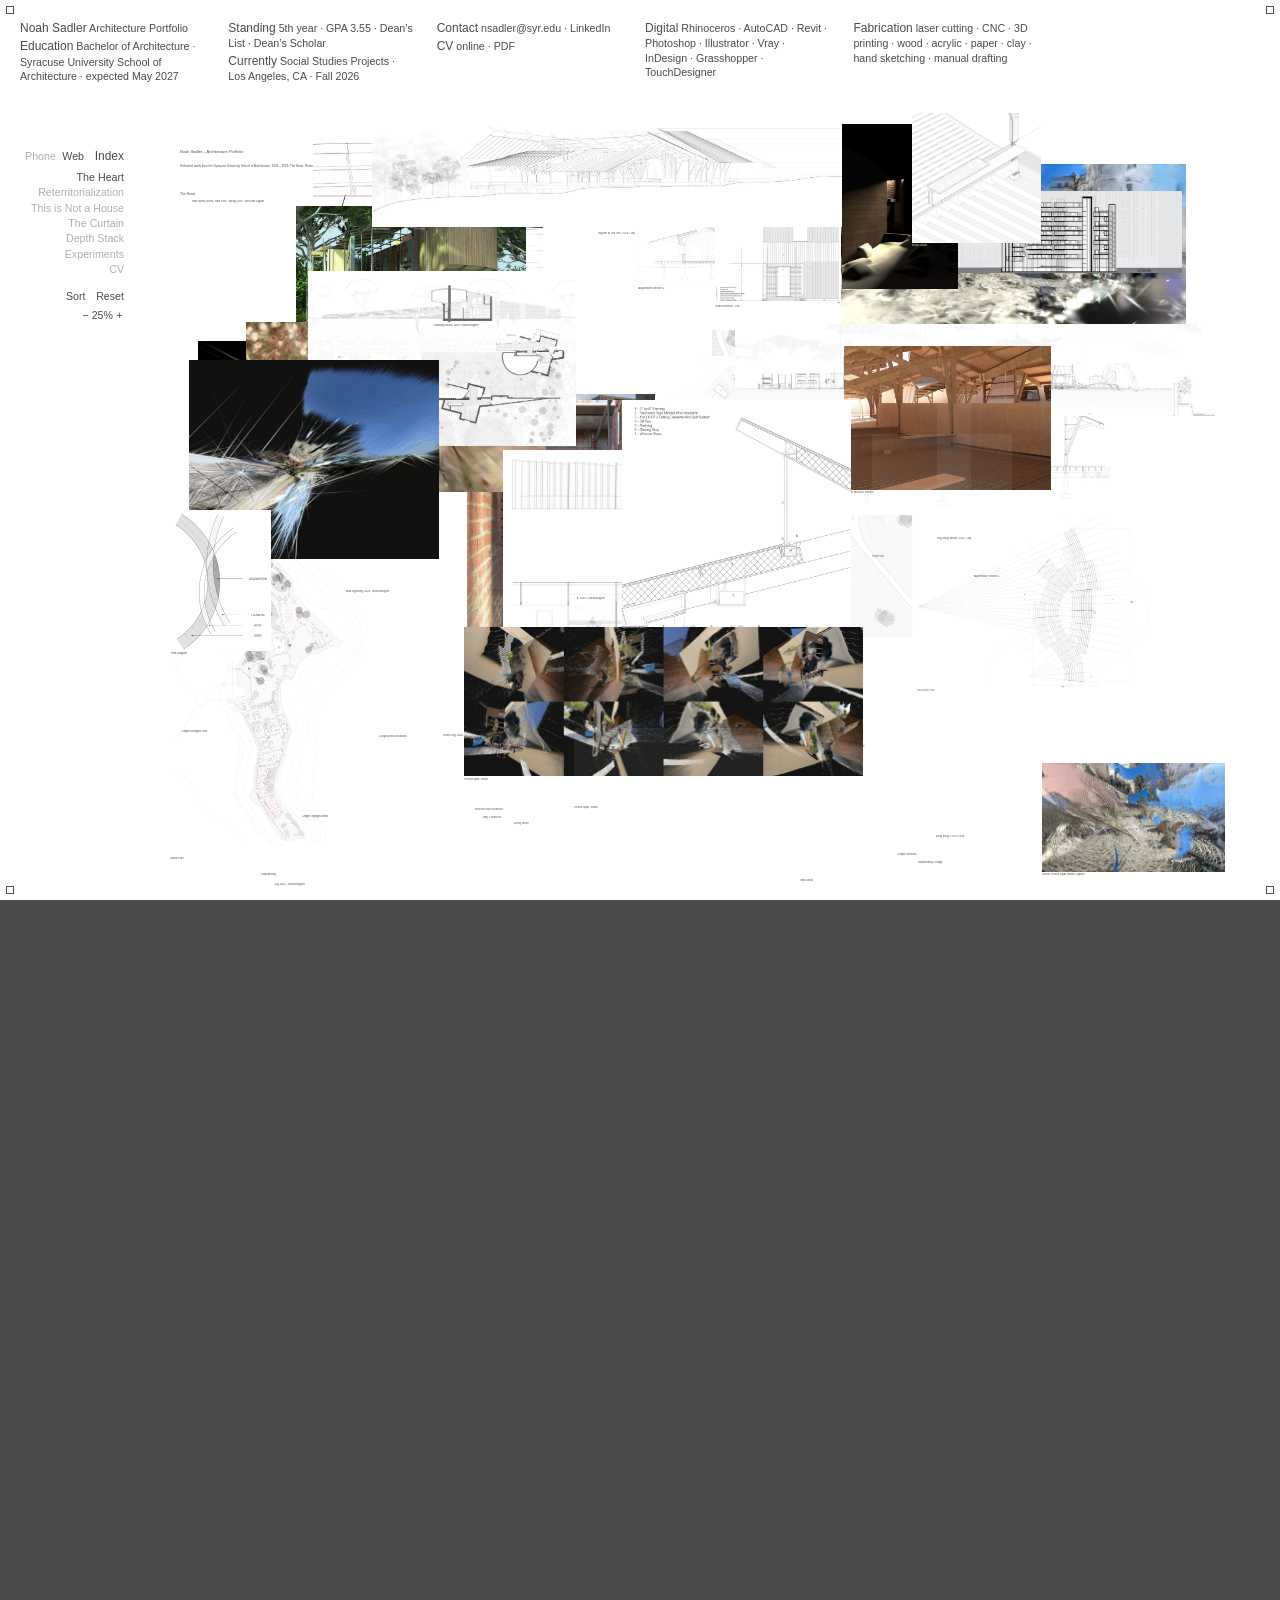
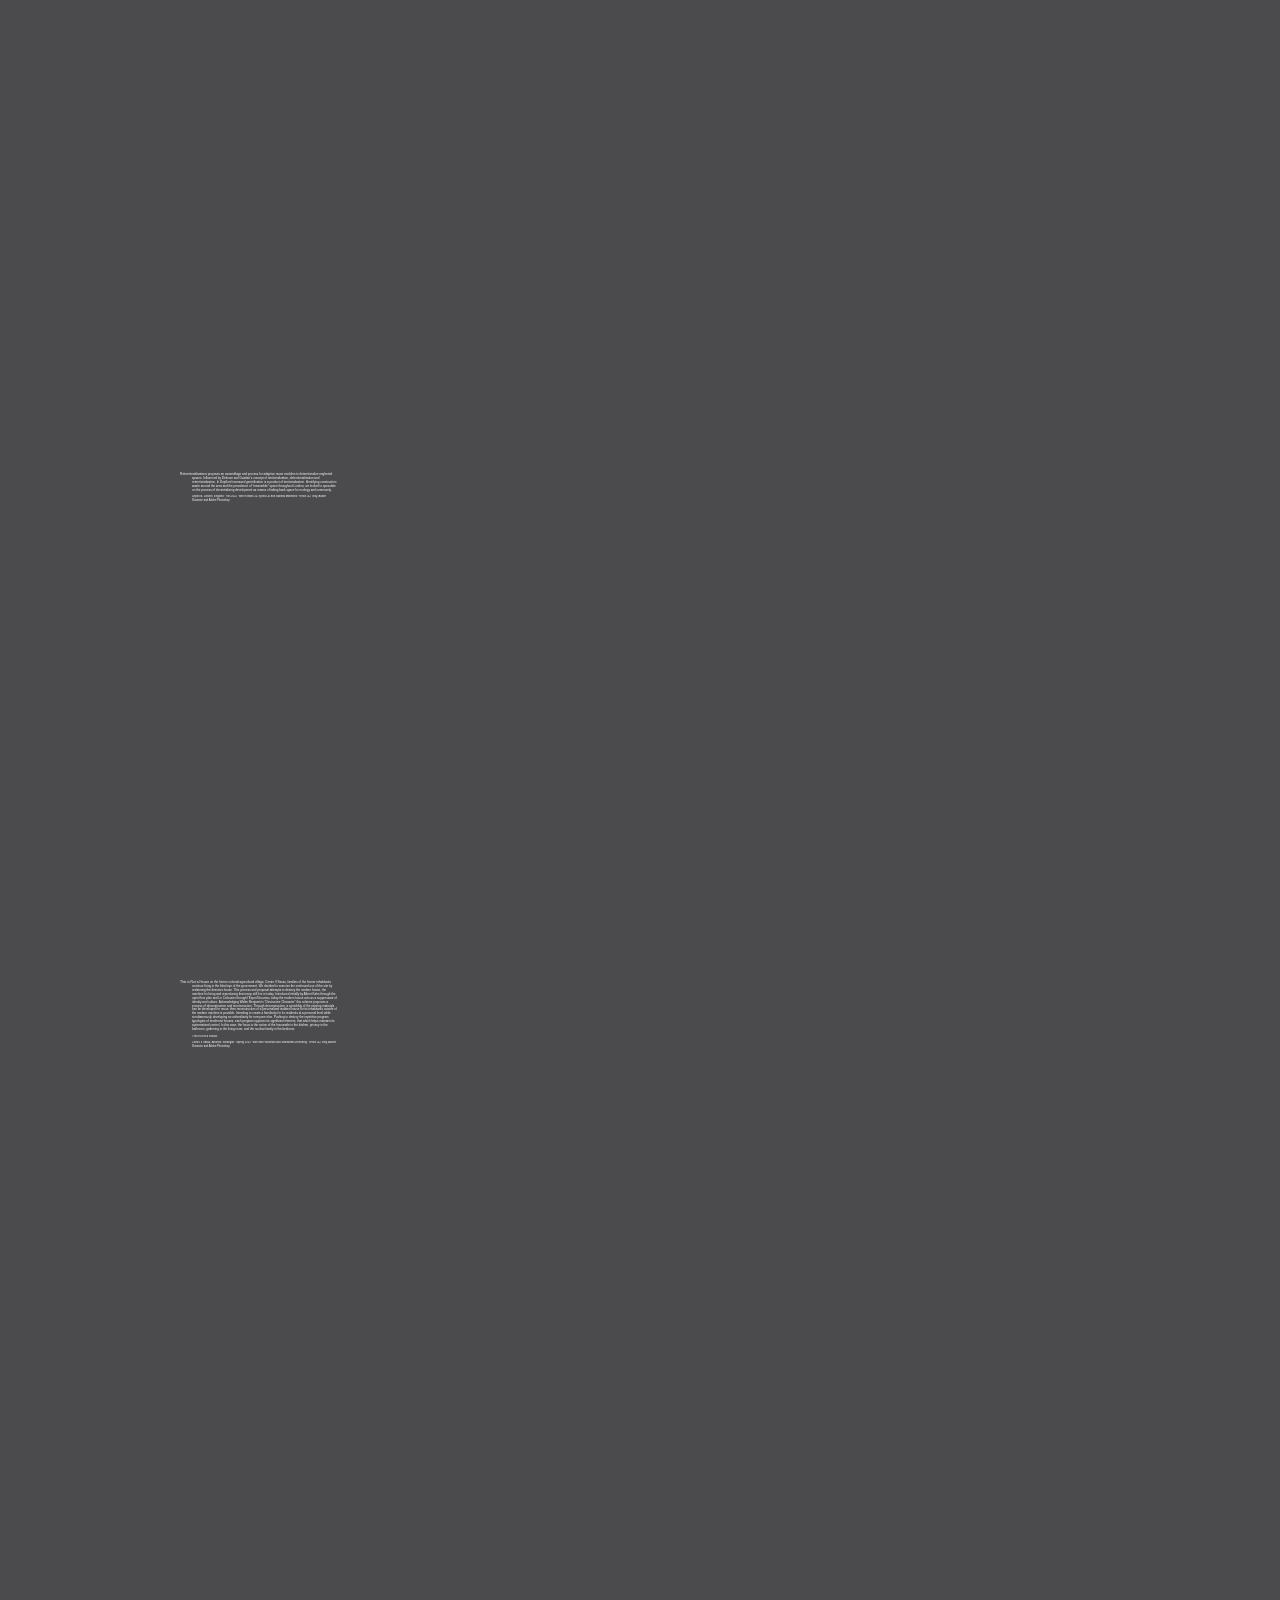
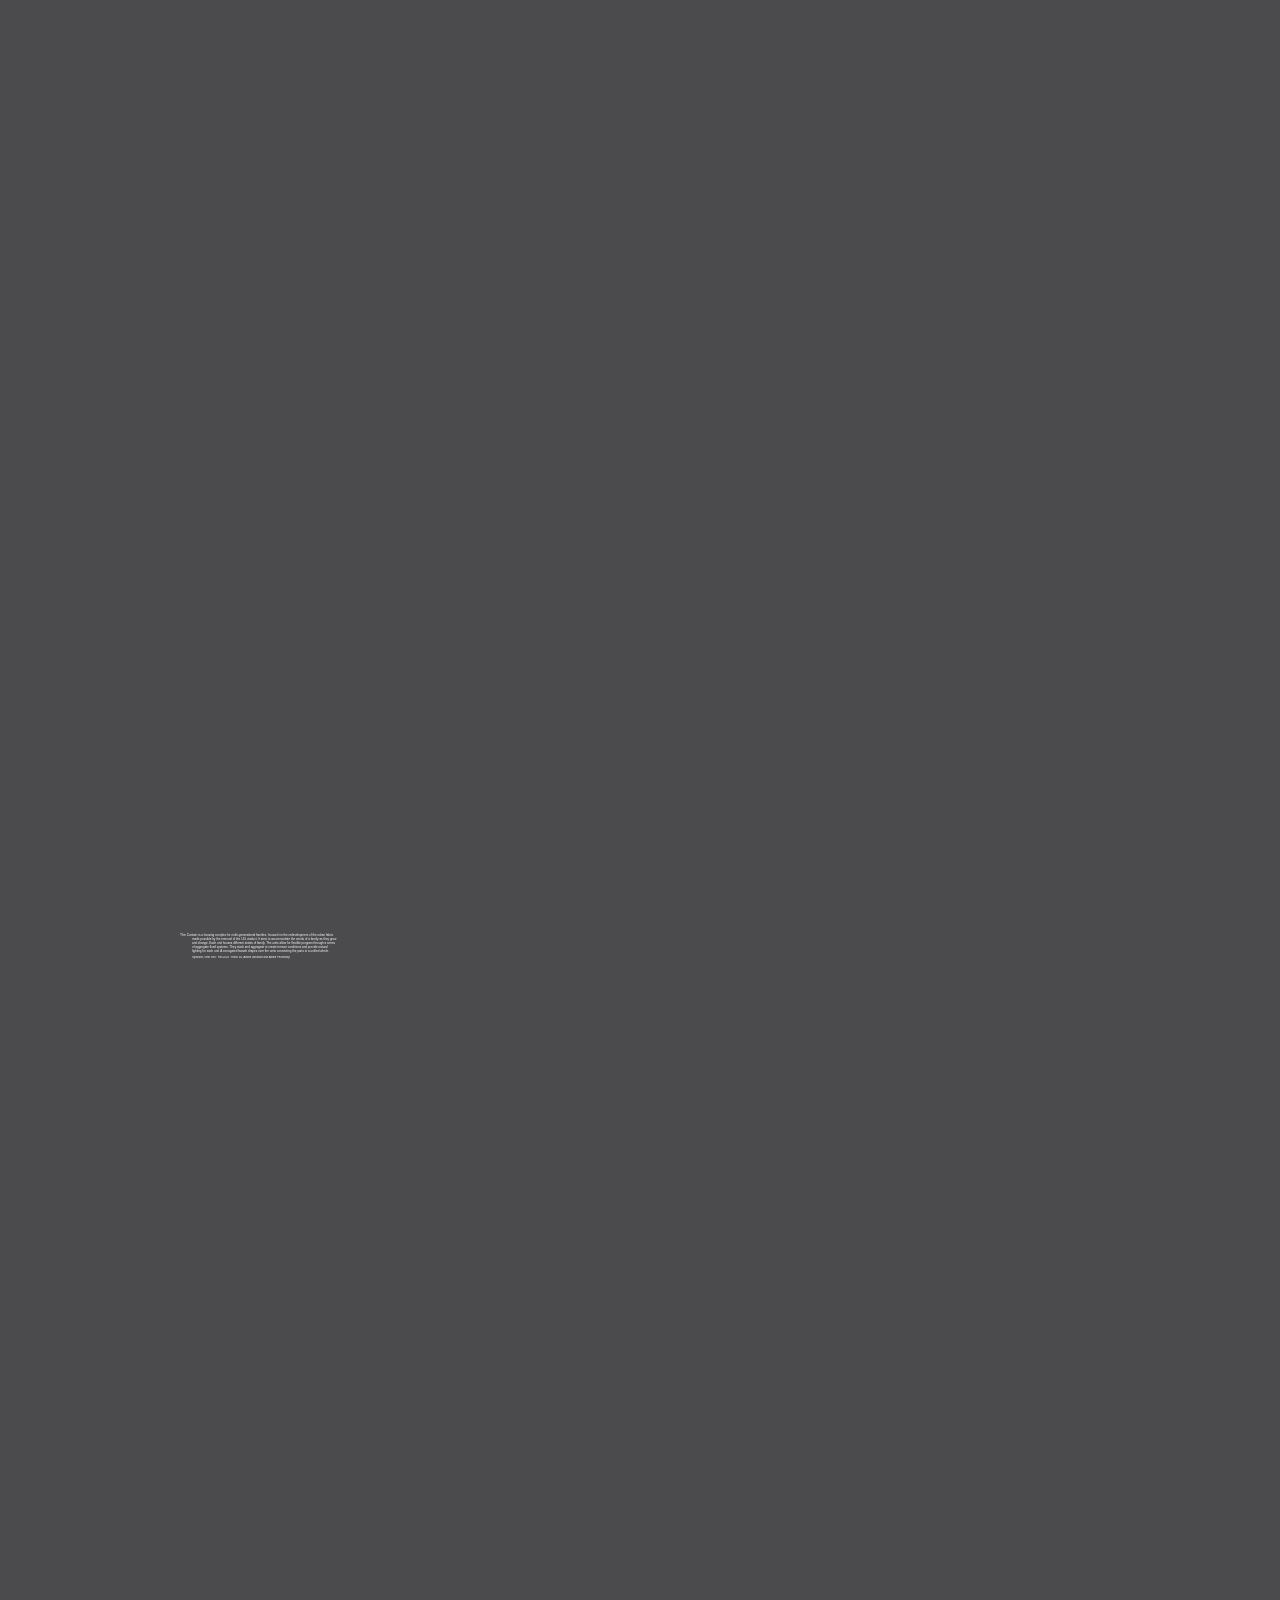
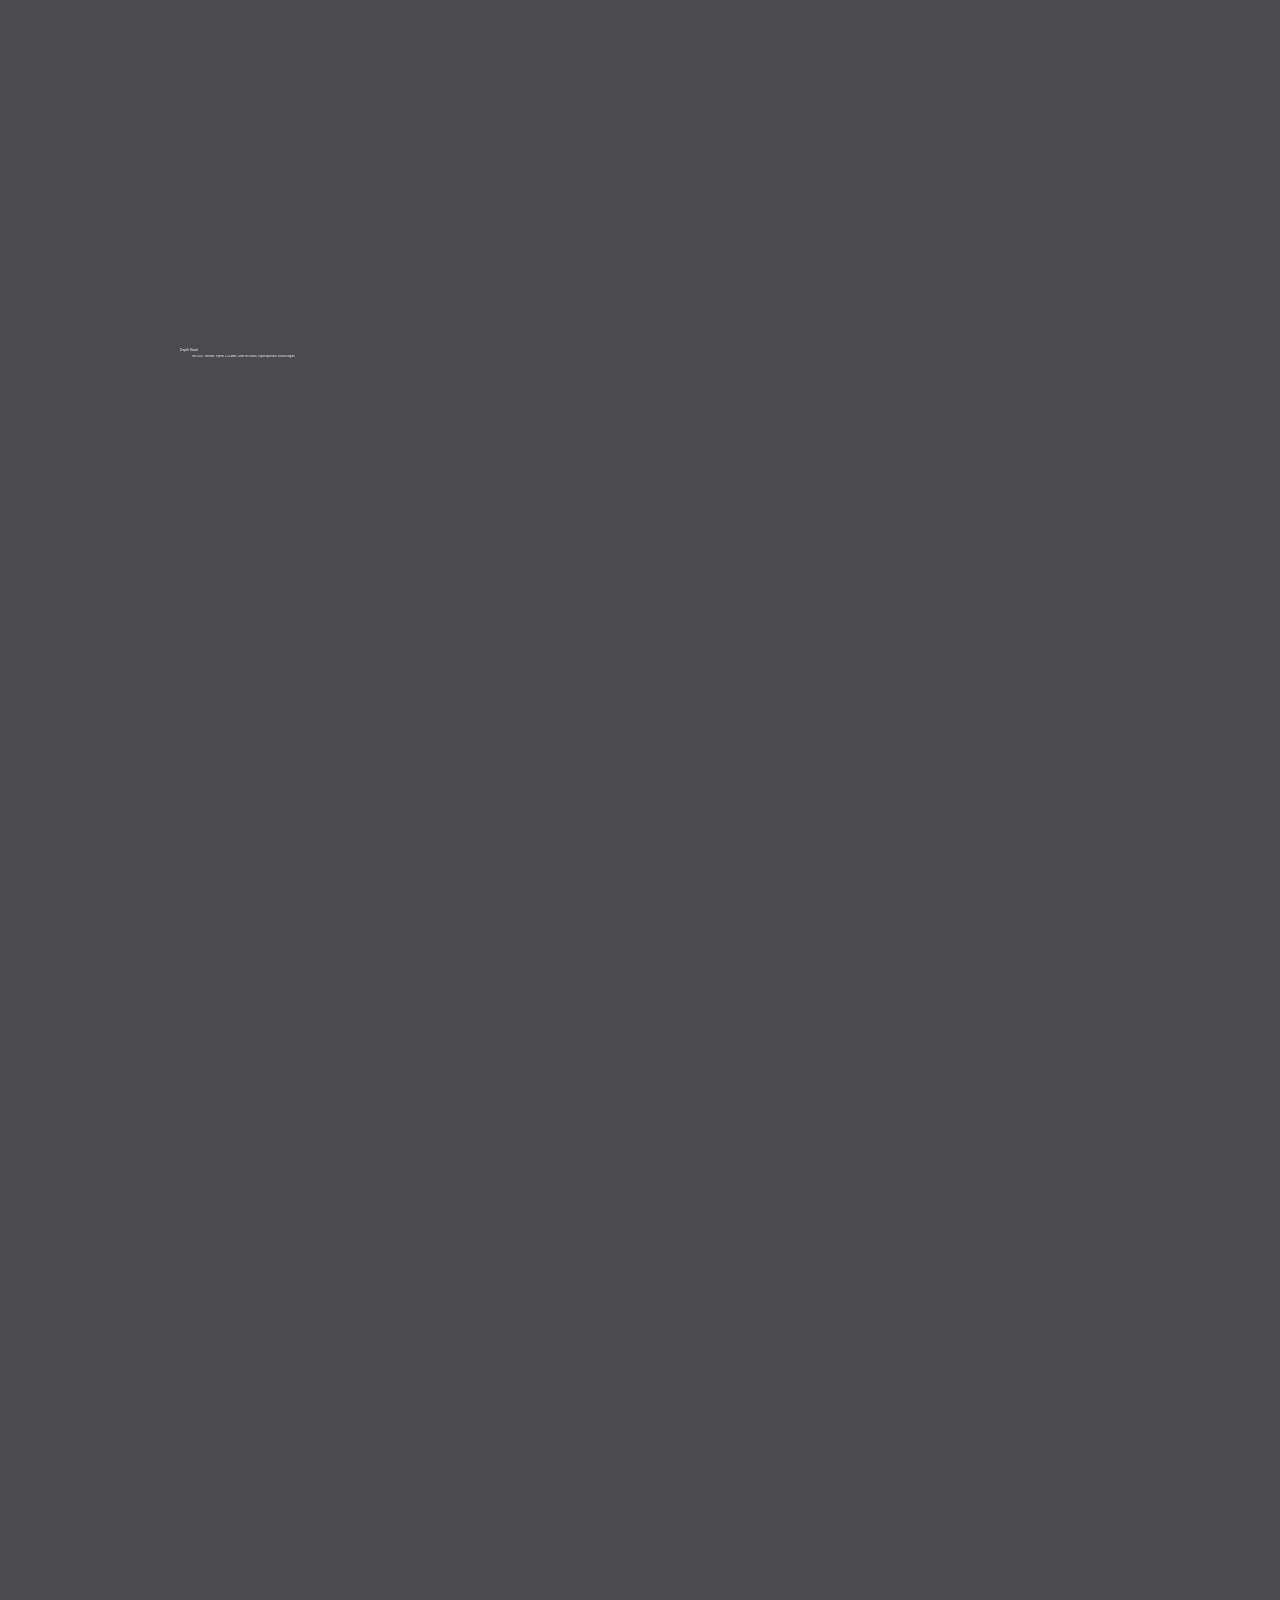
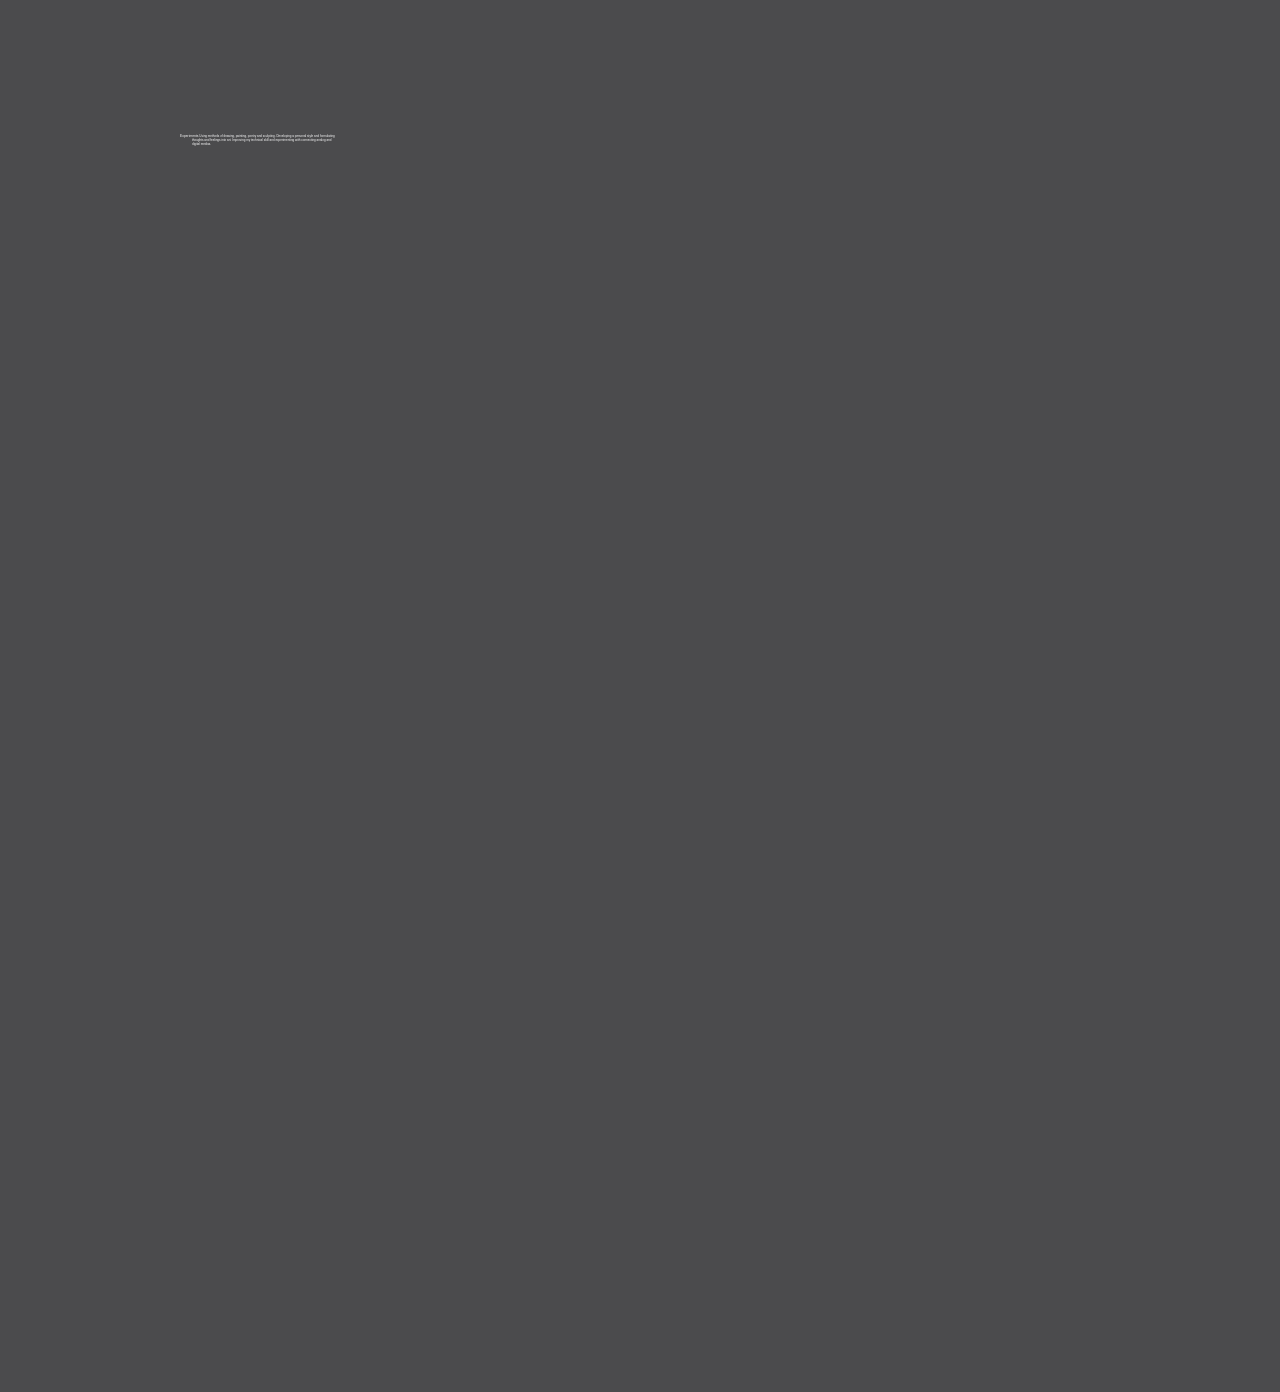
==== commit 35caf265: "Open on a 25% scattered pile with no scroll; Sort lays out at 100% Co-Authored-By: Claude Opus 5.5 <" ====
--- a/index.html
+++ b/index.html
@@ -5,7 +5,7 @@
 <meta name="viewport" content="width=device-width, initial-scale=1">
 <title>Noah Sadler — Architecture Portfolio</title>
 <meta name="description" content="Noah Sadler, architecture portfolio: The Heart, Reterritorialization, This is Not a House, The Curtain, Depth Stack, experiments and CV.">
-<link rel="stylesheet" href="site.css?v=f44807f4">
+<link rel="stylesheet" href="site.css?v=b5cc2b3d">
 </head>
 <body class="portfolio" id="top">
 <div id="boxfill" aria-hidden="true"></div>
@@ -30,6 +30,6 @@
 <div class="h e" data-h="e" tabindex="0" role="separator" aria-label="Right edge"></div><div class="h w" data-h="w" tabindex="0" role="separator" aria-label="Left edge"></div>
 <div class="h nw" data-h="nw"></div><div class="h ne" data-h="ne"></div><div class="h sw" data-h="sw"></div><div class="h se" data-h="se"></div>
 </div>
-<script src="site.js?v=51fcf697"></script>
+<script src="site.js?v=9a472830"></script>
 </body>
 </html>
--- a/site.css
+++ b/site.css
@@ -209,3 +209,7 @@
 #phoneview iframe{width:390px;height:844px;max-height:92vh;border:0;background:var(--bg);box-shadow:0 0 0 1px var(--fg)}
 #phoneview .x{position:absolute;top:14px;right:20px;font:inherit;font-size:var(--t12);color:#fff;background:none;border:0;cursor:pointer}
 @media (max-width:900px){#index .head{flex-direction:row;justify-content:flex-start}}
+
+/* start screen: everything piled on the first screen at 25%, no scrolling until Sort */
+html.piled,html.piled body{overflow:hidden}
+html.piled #srcs{display:none}
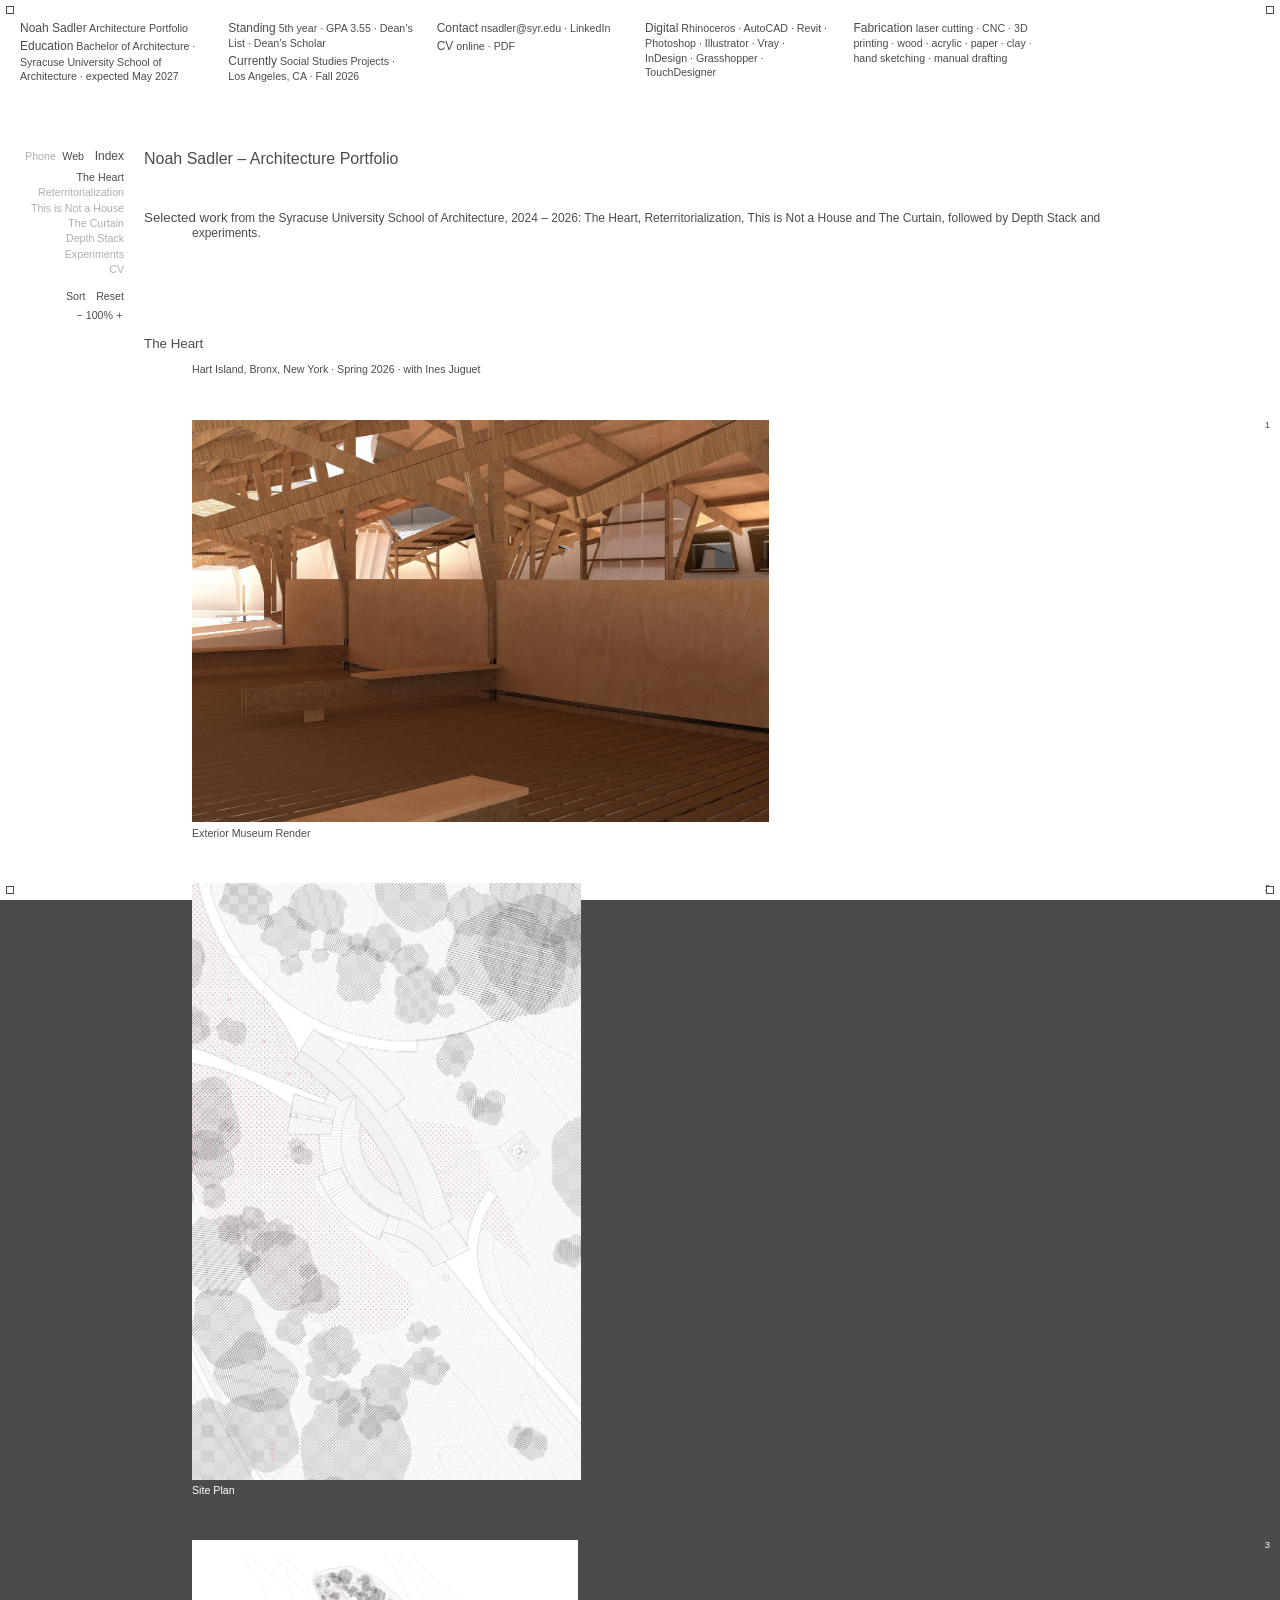
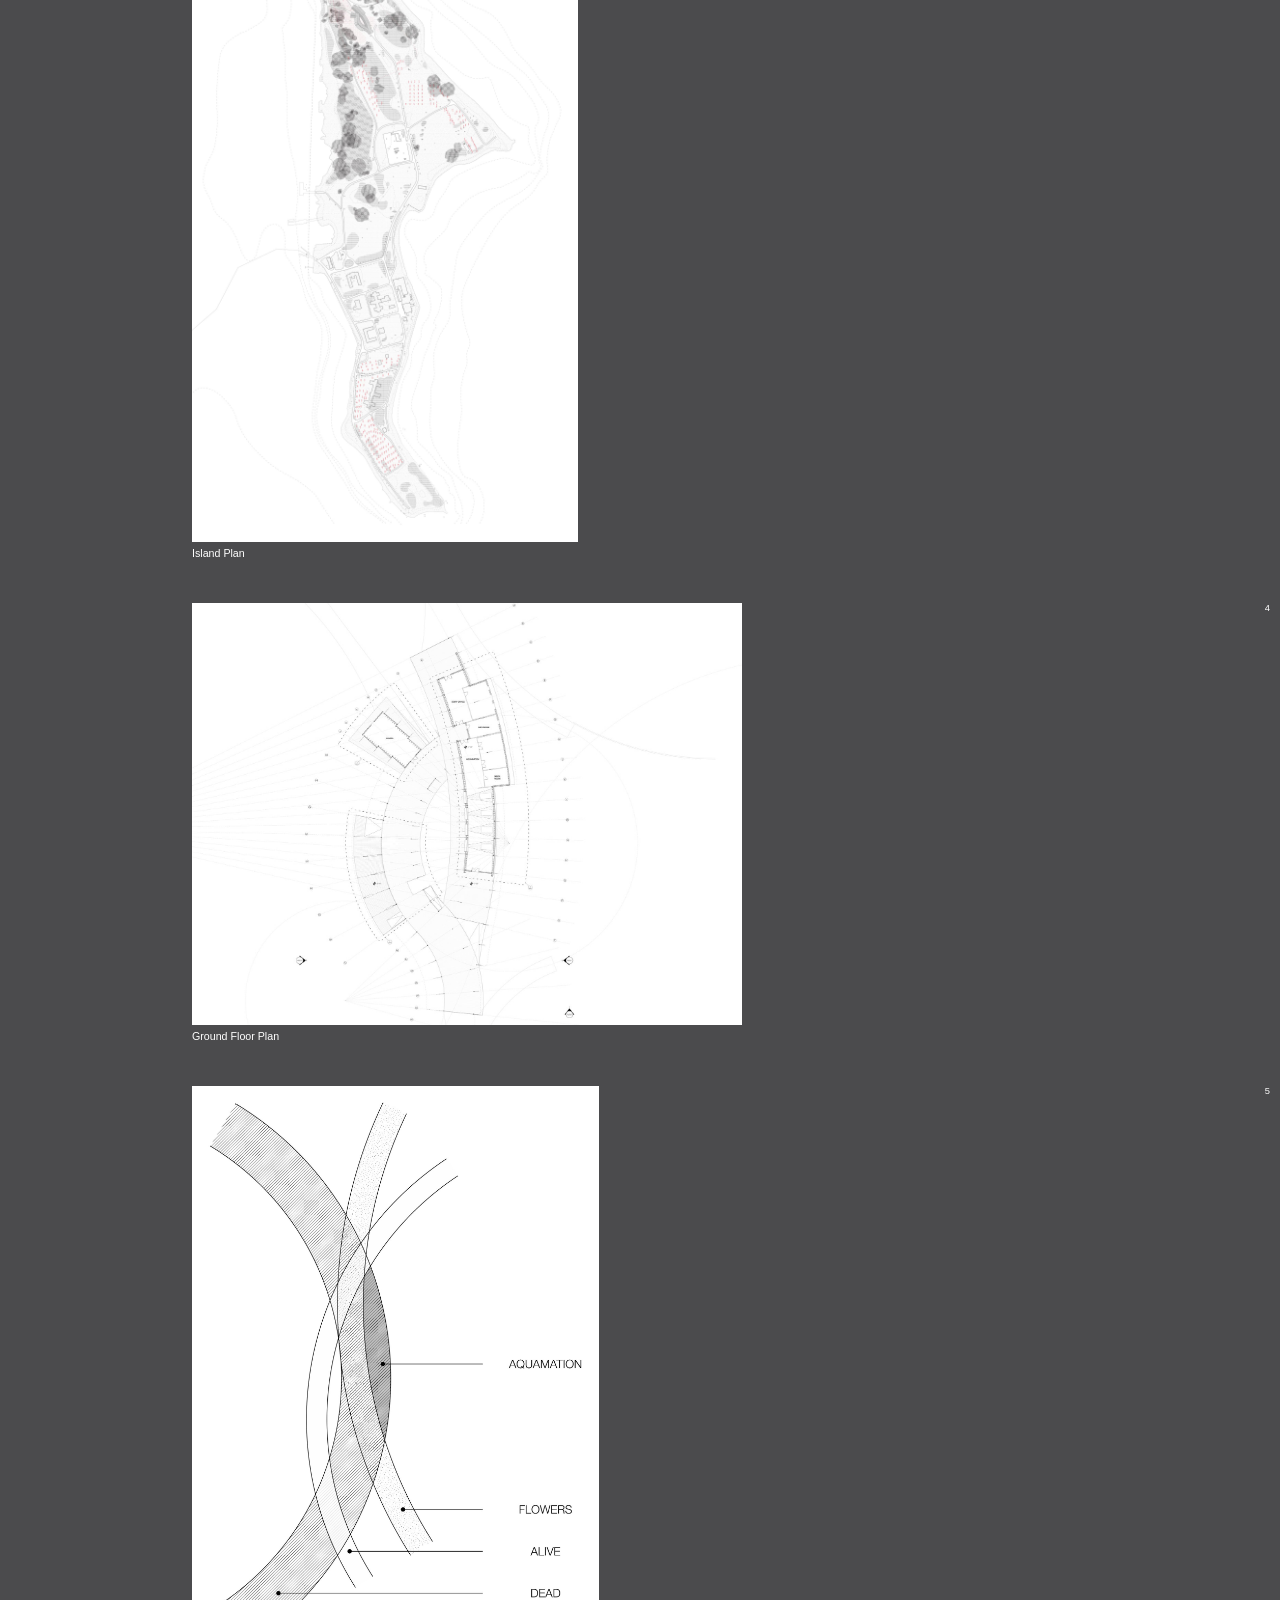
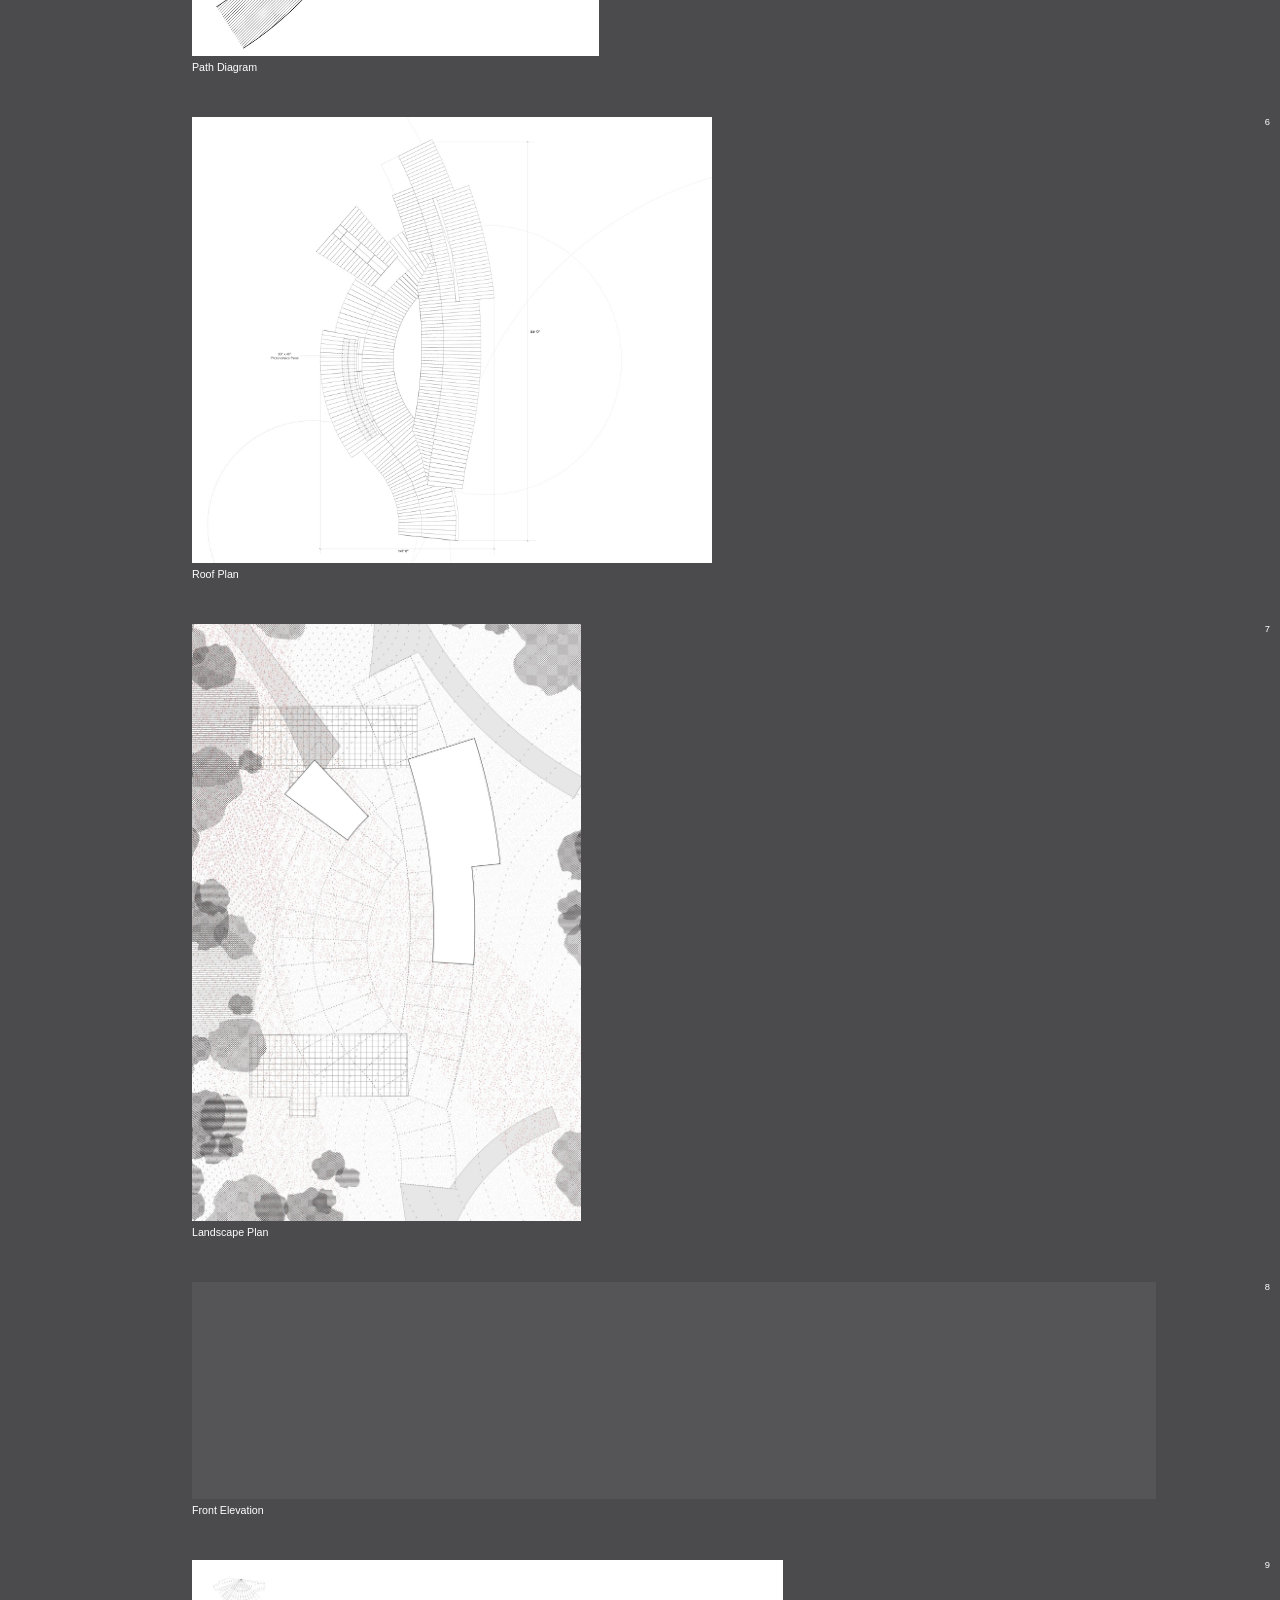
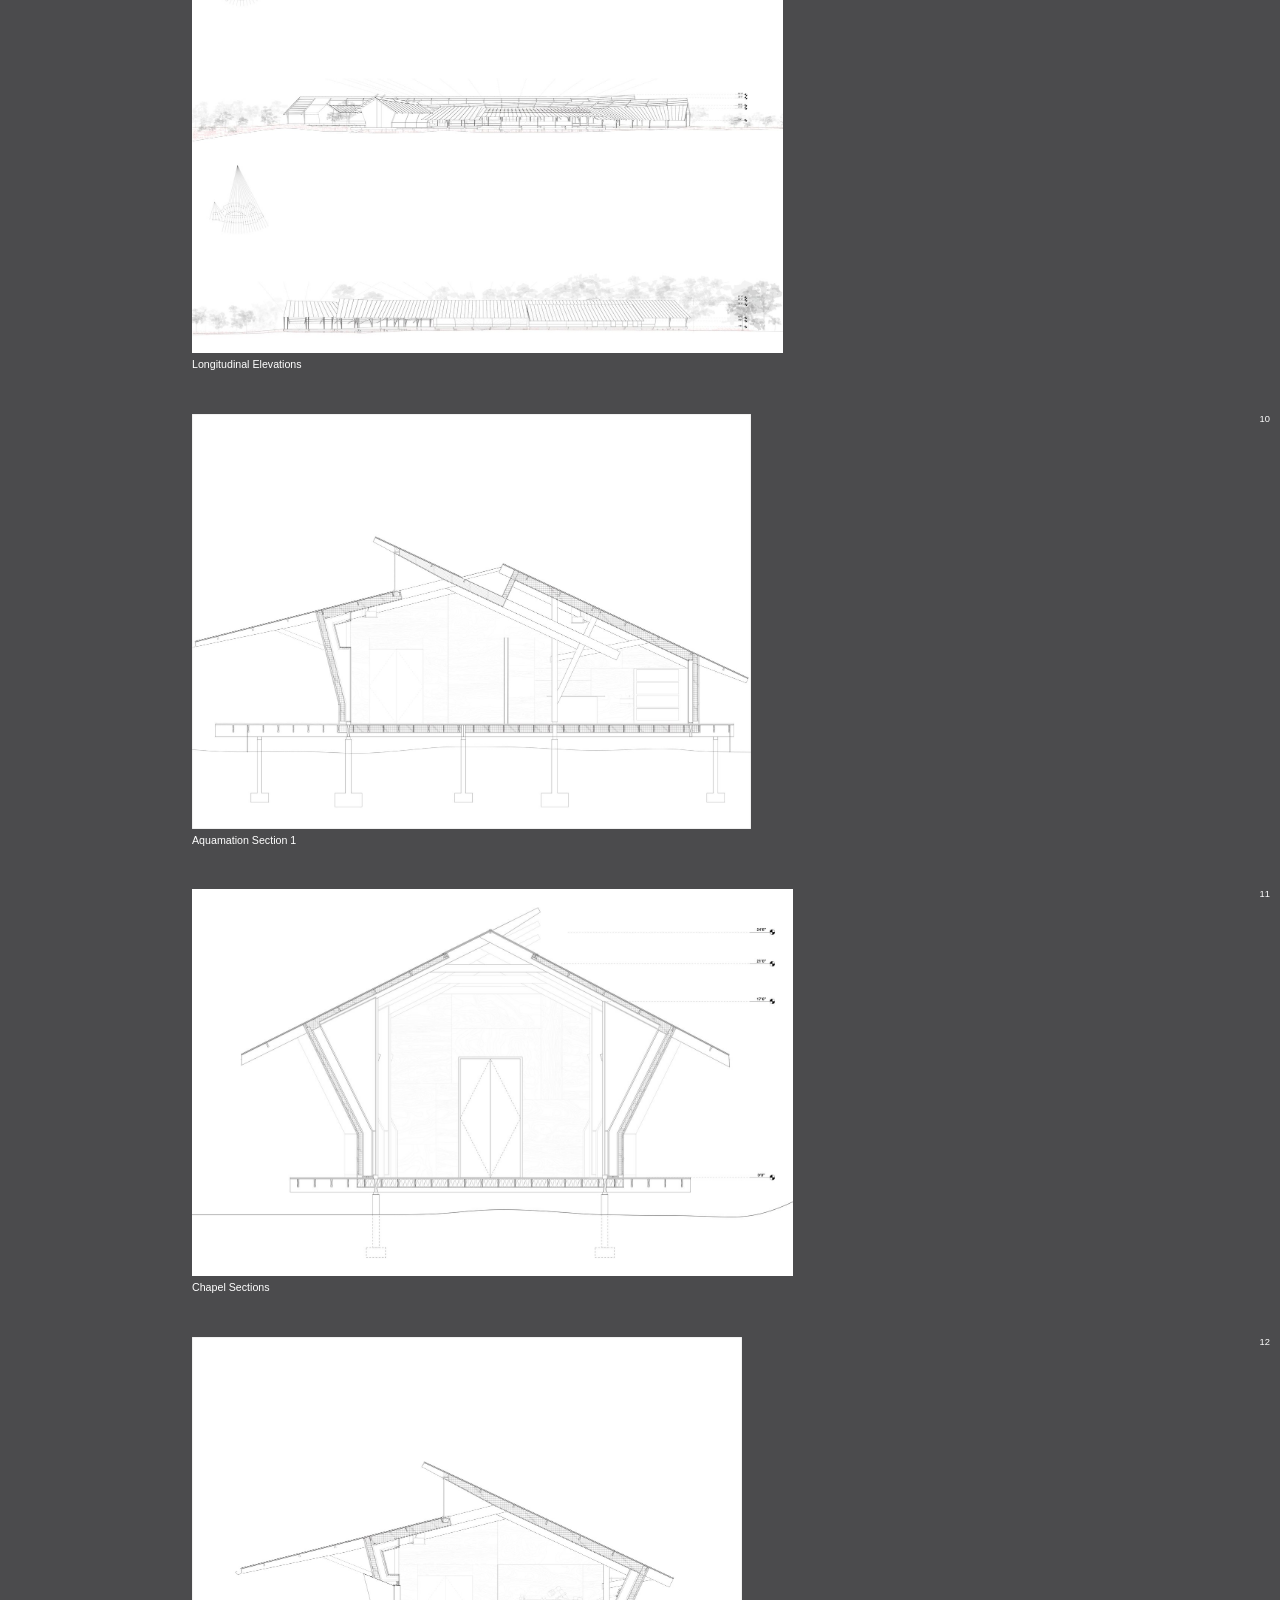
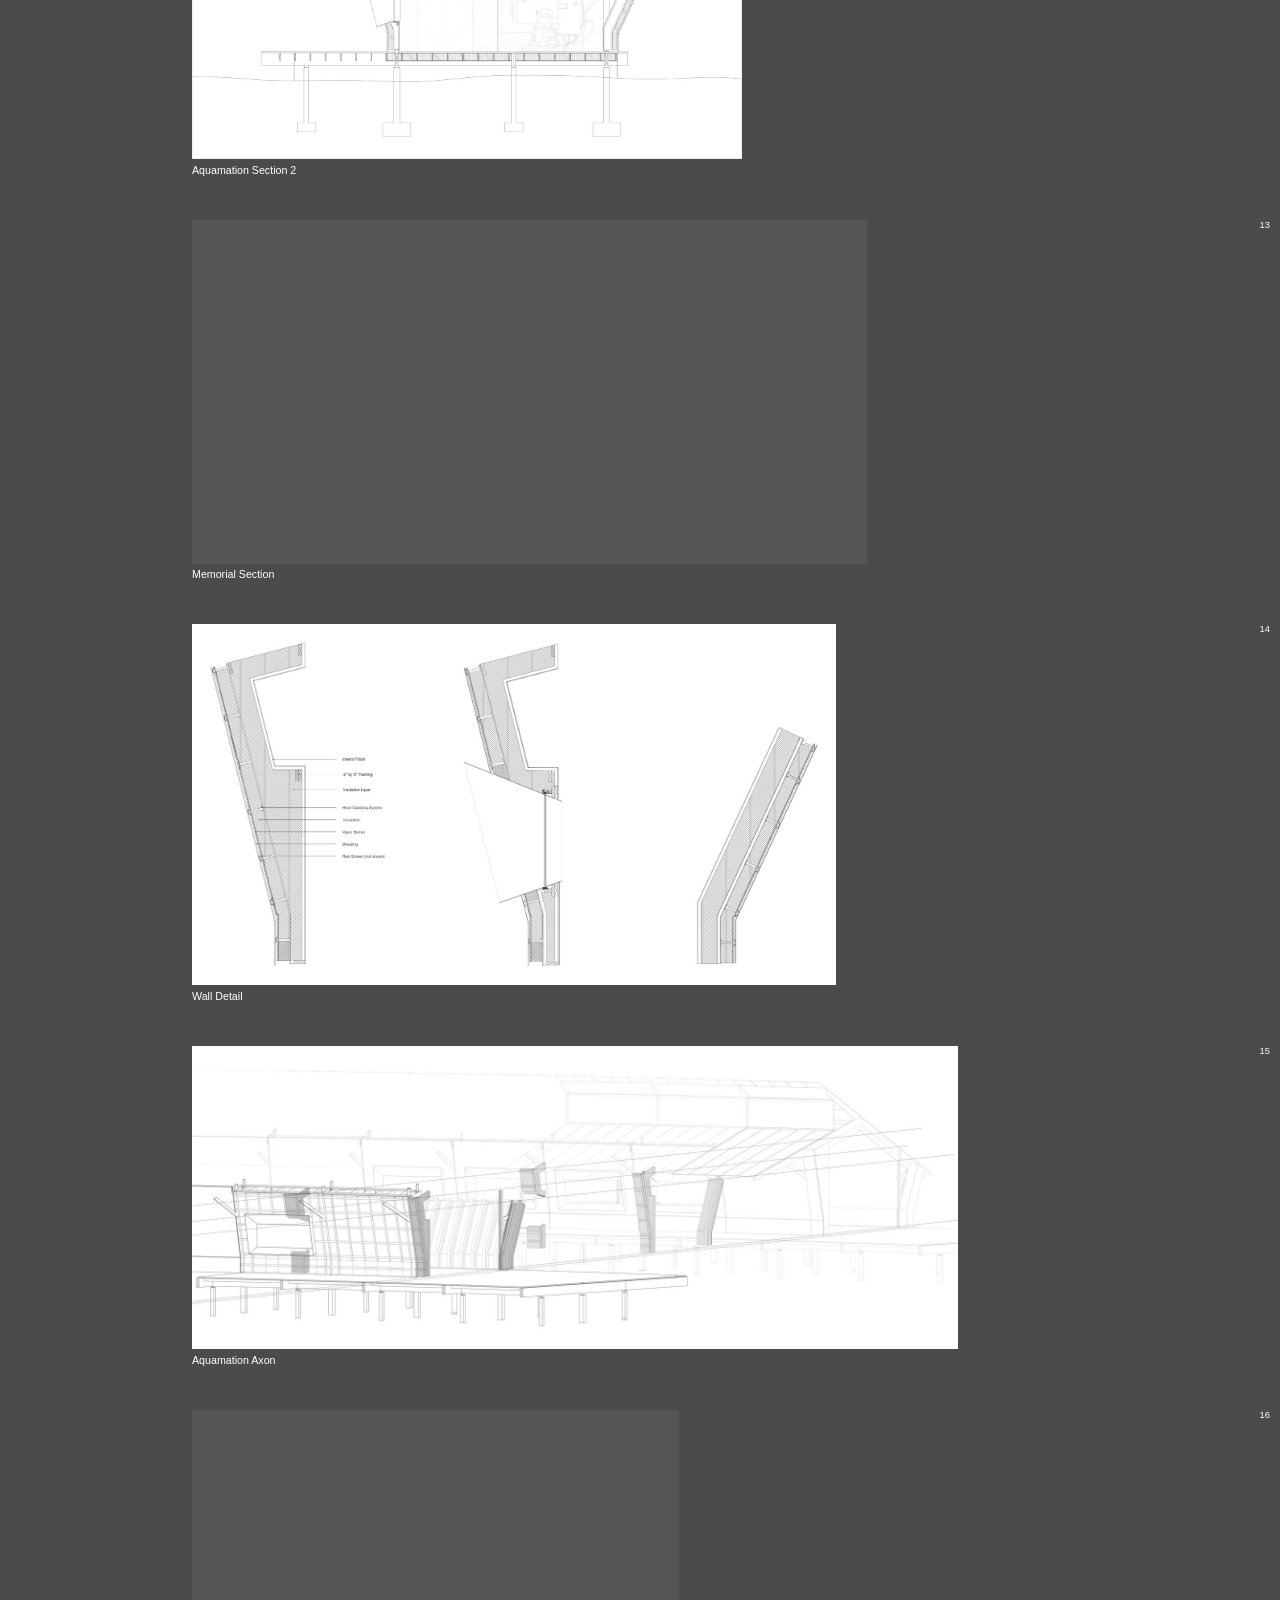
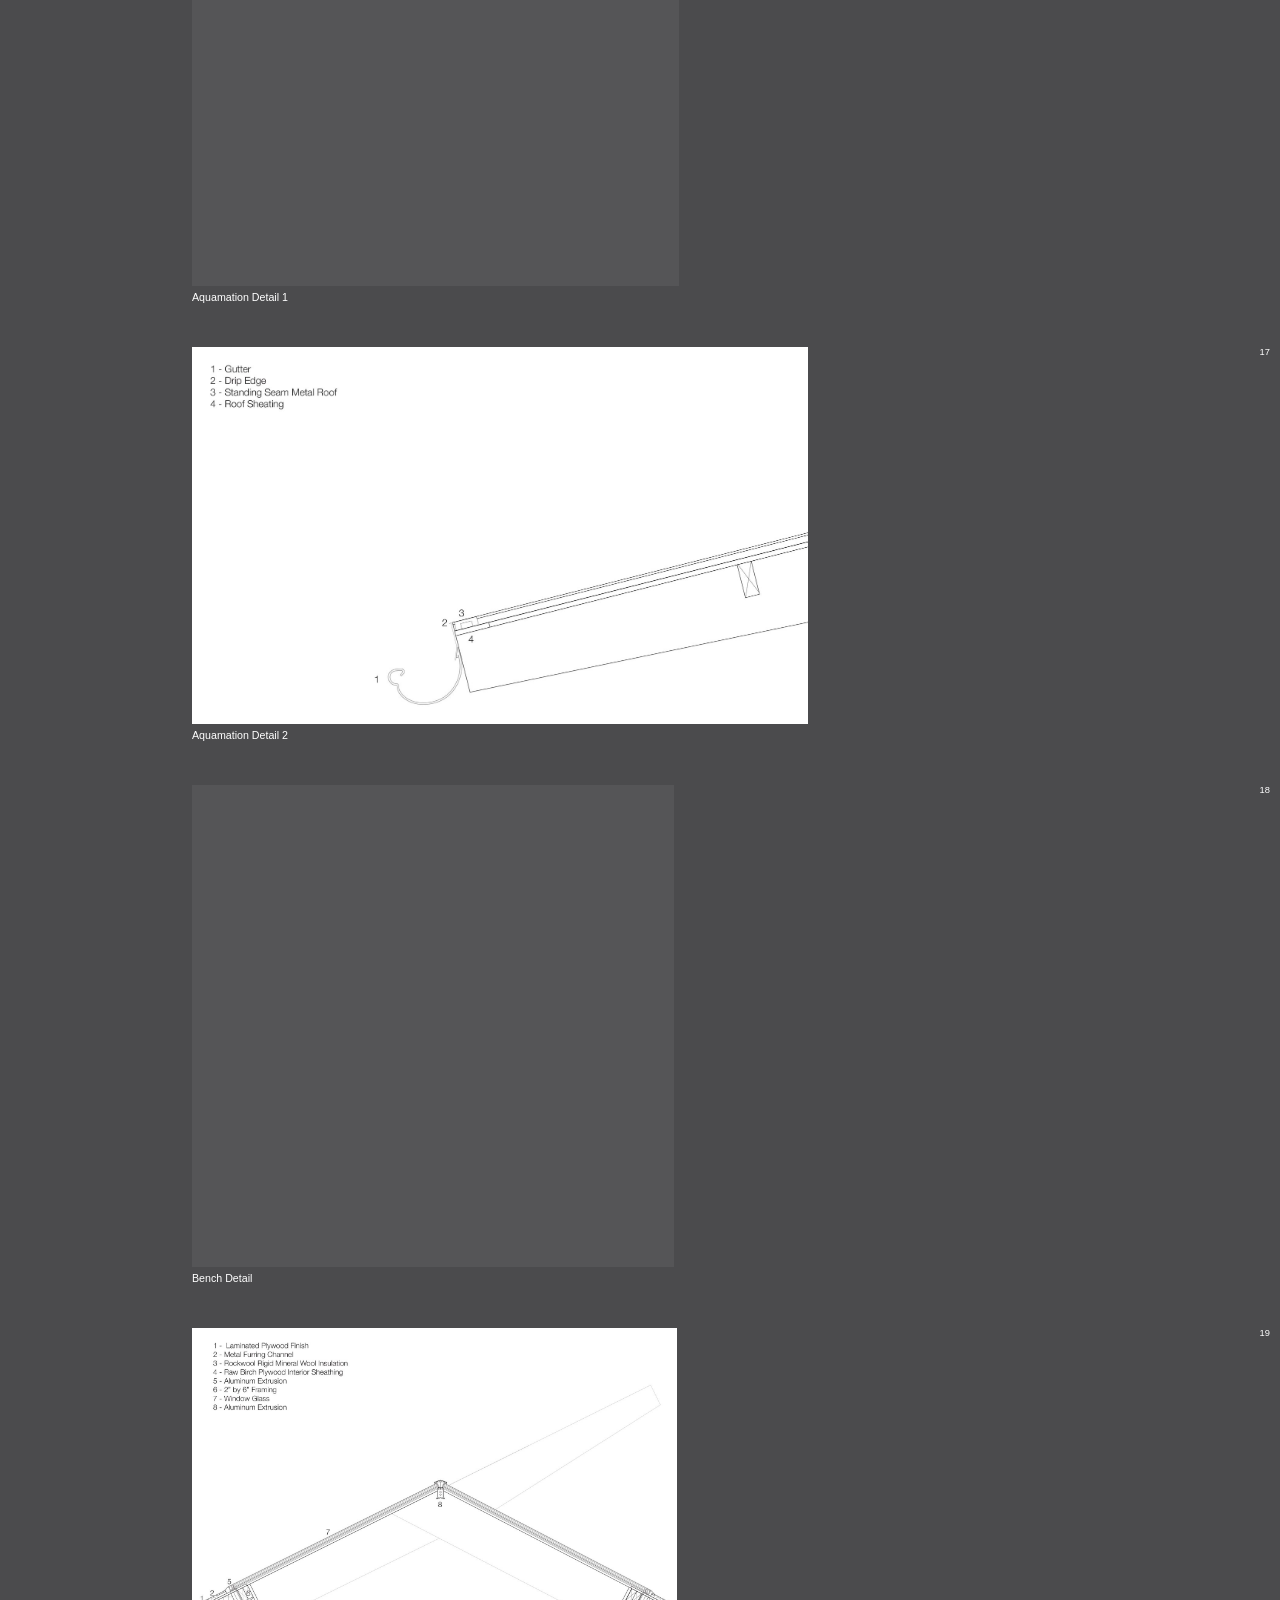
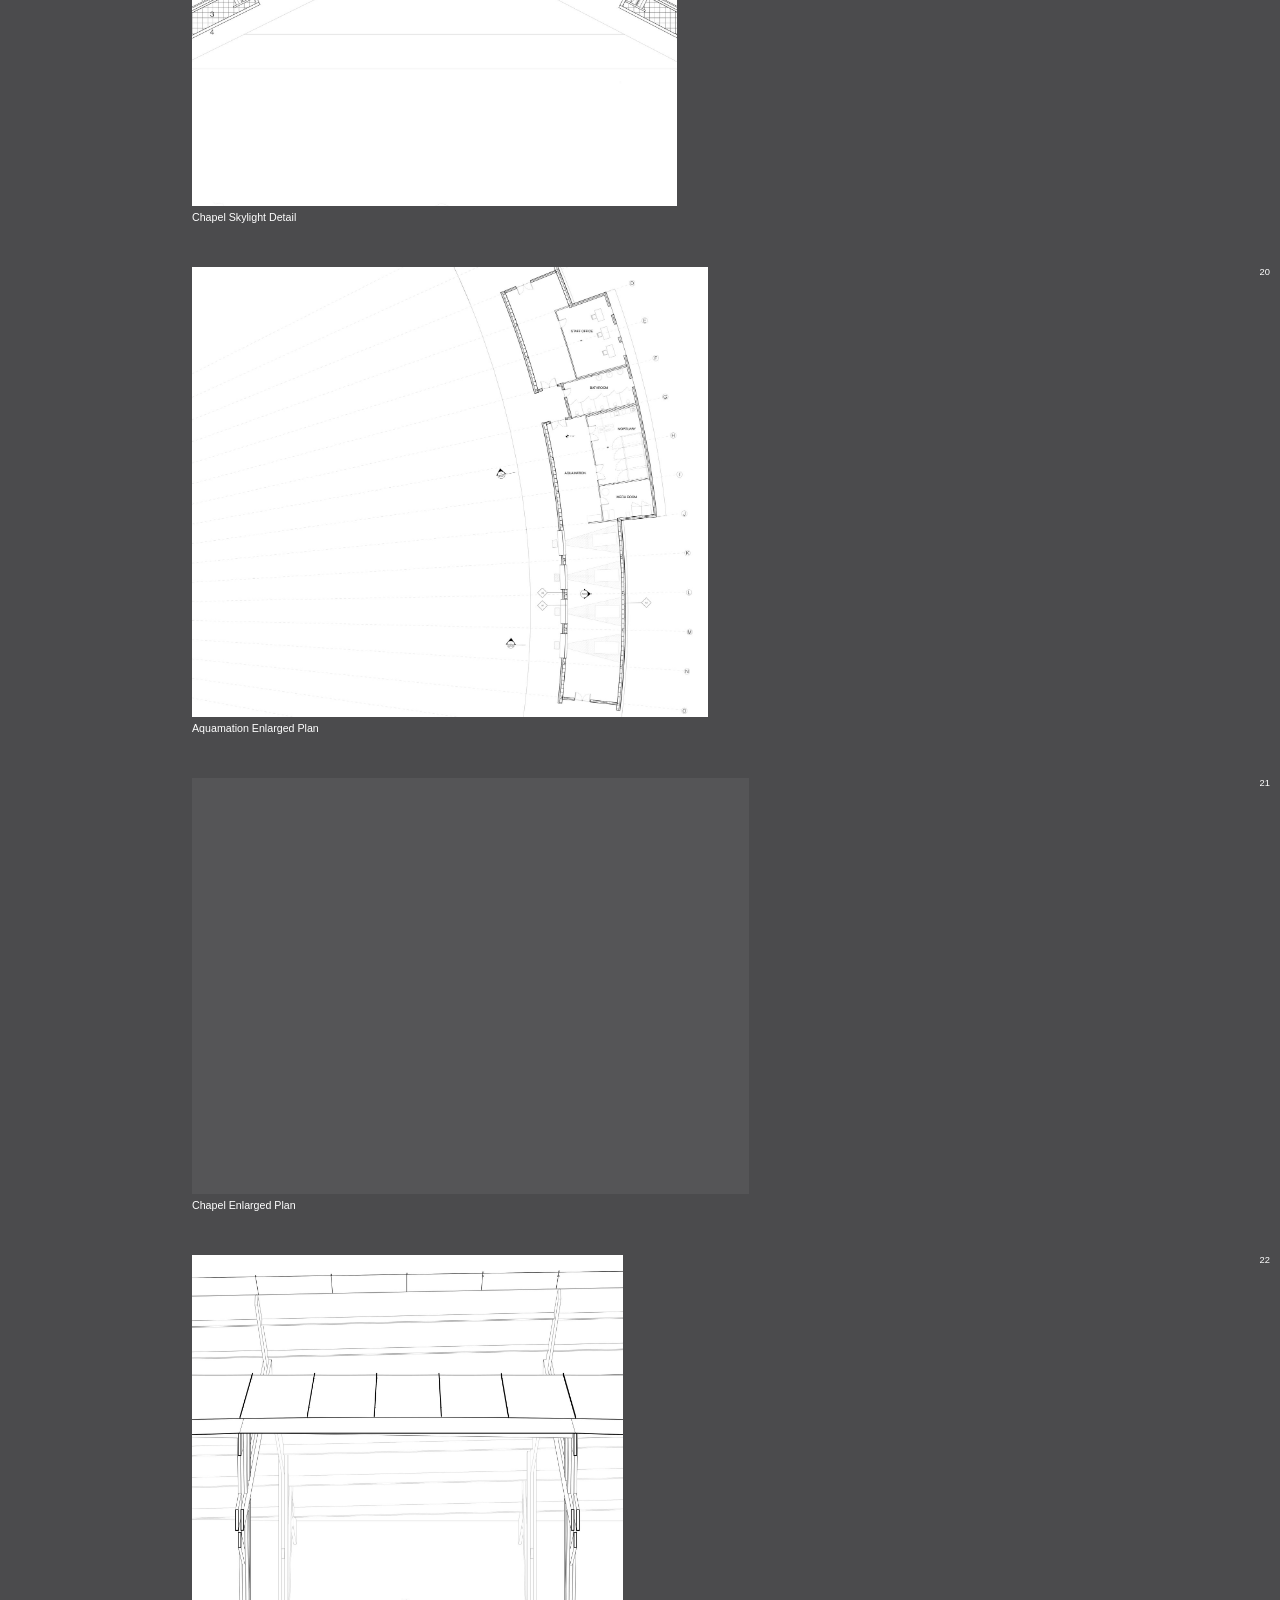
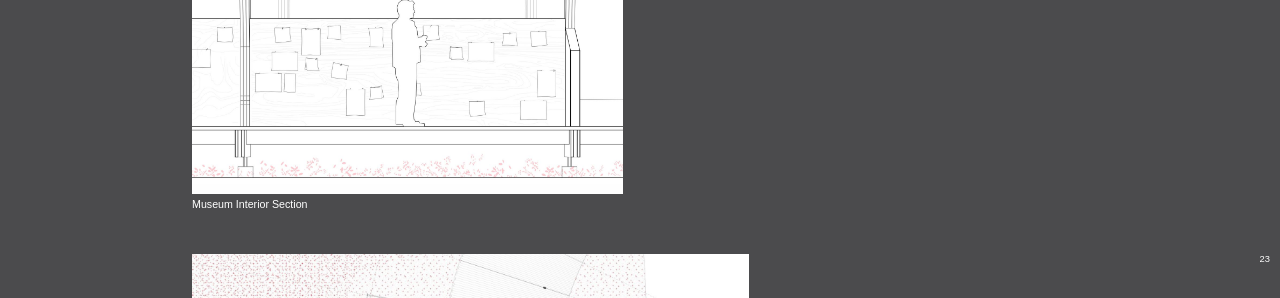
==== commit 23a4f58f: "Let the piled start screen scroll, since scaled images push others down Co-Authored-By: Claude Opus " ====
--- a/index.html
+++ b/index.html
@@ -5,7 +5,7 @@
 <meta name="viewport" content="width=device-width, initial-scale=1">
 <title>Noah Sadler — Architecture Portfolio</title>
 <meta name="description" content="Noah Sadler, architecture portfolio: The Heart, Reterritorialization, This is Not a House, The Curtain, Depth Stack, experiments and CV.">
-<link rel="stylesheet" href="site.css?v=b5cc2b3d">
+<link rel="stylesheet" href="site.css?v=920a9252">
 </head>
 <body class="portfolio" id="top">
 <div id="boxfill" aria-hidden="true"></div>
@@ -30,6 +30,6 @@
 <div class="h e" data-h="e" tabindex="0" role="separator" aria-label="Right edge"></div><div class="h w" data-h="w" tabindex="0" role="separator" aria-label="Left edge"></div>
 <div class="h nw" data-h="nw"></div><div class="h ne" data-h="ne"></div><div class="h sw" data-h="sw"></div><div class="h se" data-h="se"></div>
 </div>
-<script src="site.js?v=9a472830"></script>
+<script src="site.js?v=067933ac"></script>
 </body>
 </html>
--- a/site.css
+++ b/site.css
@@ -210,6 +210,5 @@
 #phoneview .x{position:absolute;top:14px;right:20px;font:inherit;font-size:var(--t12);color:#fff;background:none;border:0;cursor:pointer}
 @media (max-width:900px){#index .head{flex-direction:row;justify-content:flex-start}}
 
-/* start screen: everything piled on the first screen at 25%, no scrolling until Sort */
-html.piled,html.piled body{overflow:hidden}
+/* start screen: everything piled on the first screen at 25% until Sort; it still scrolls, since scaling an image pushes the ones below it down */
 html.piled #srcs{display:none}
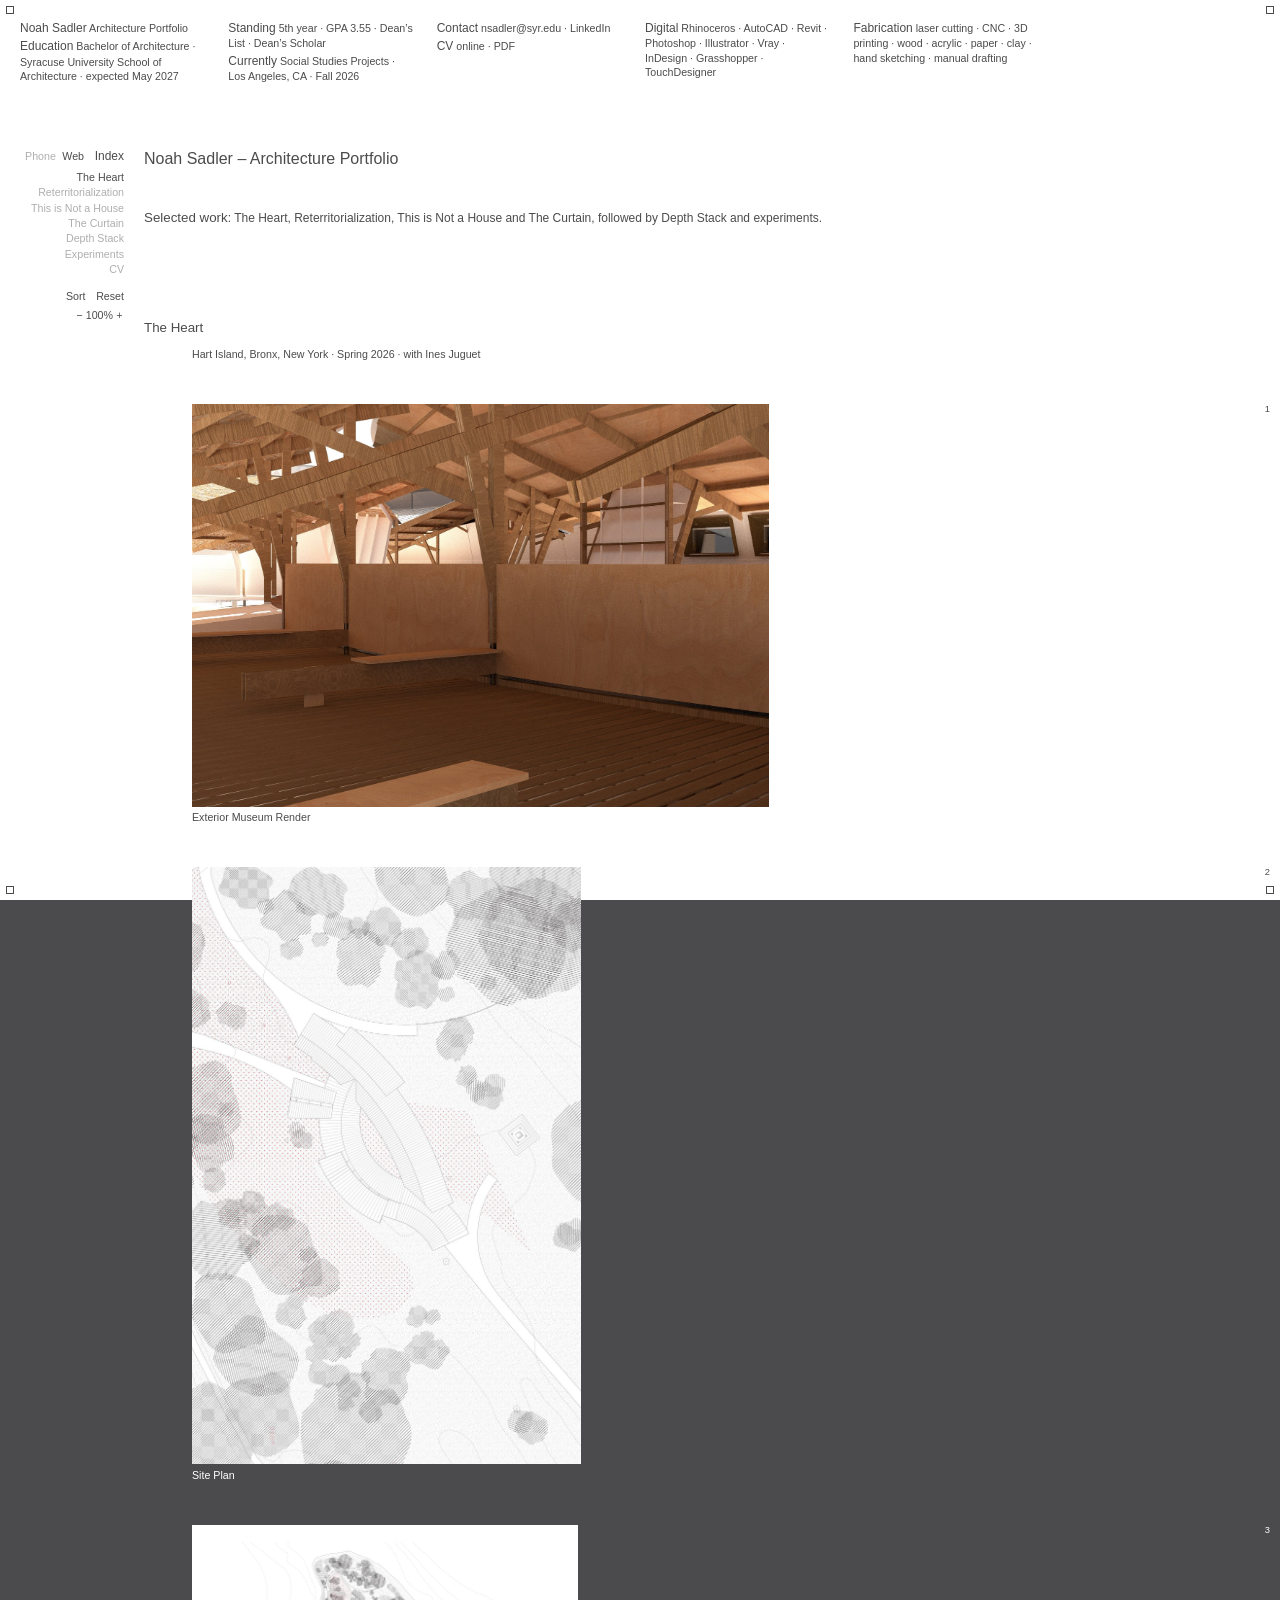
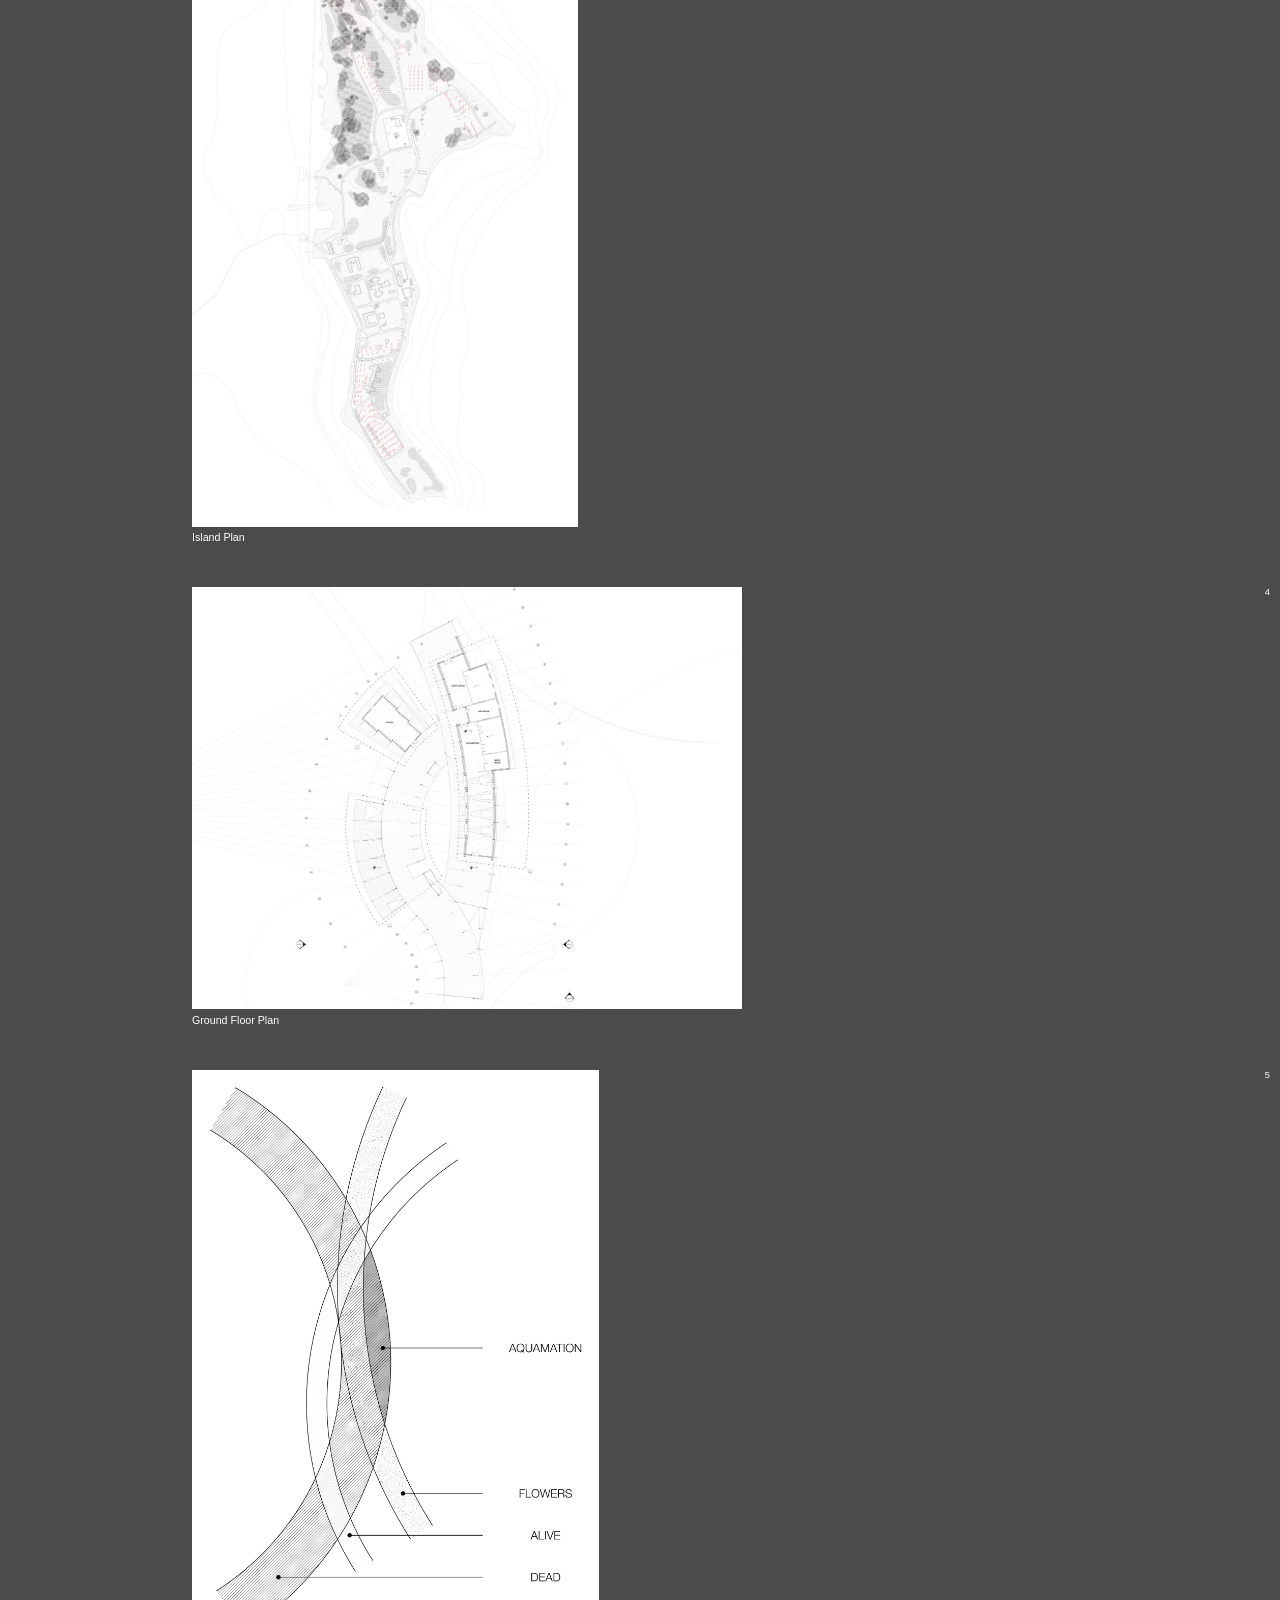
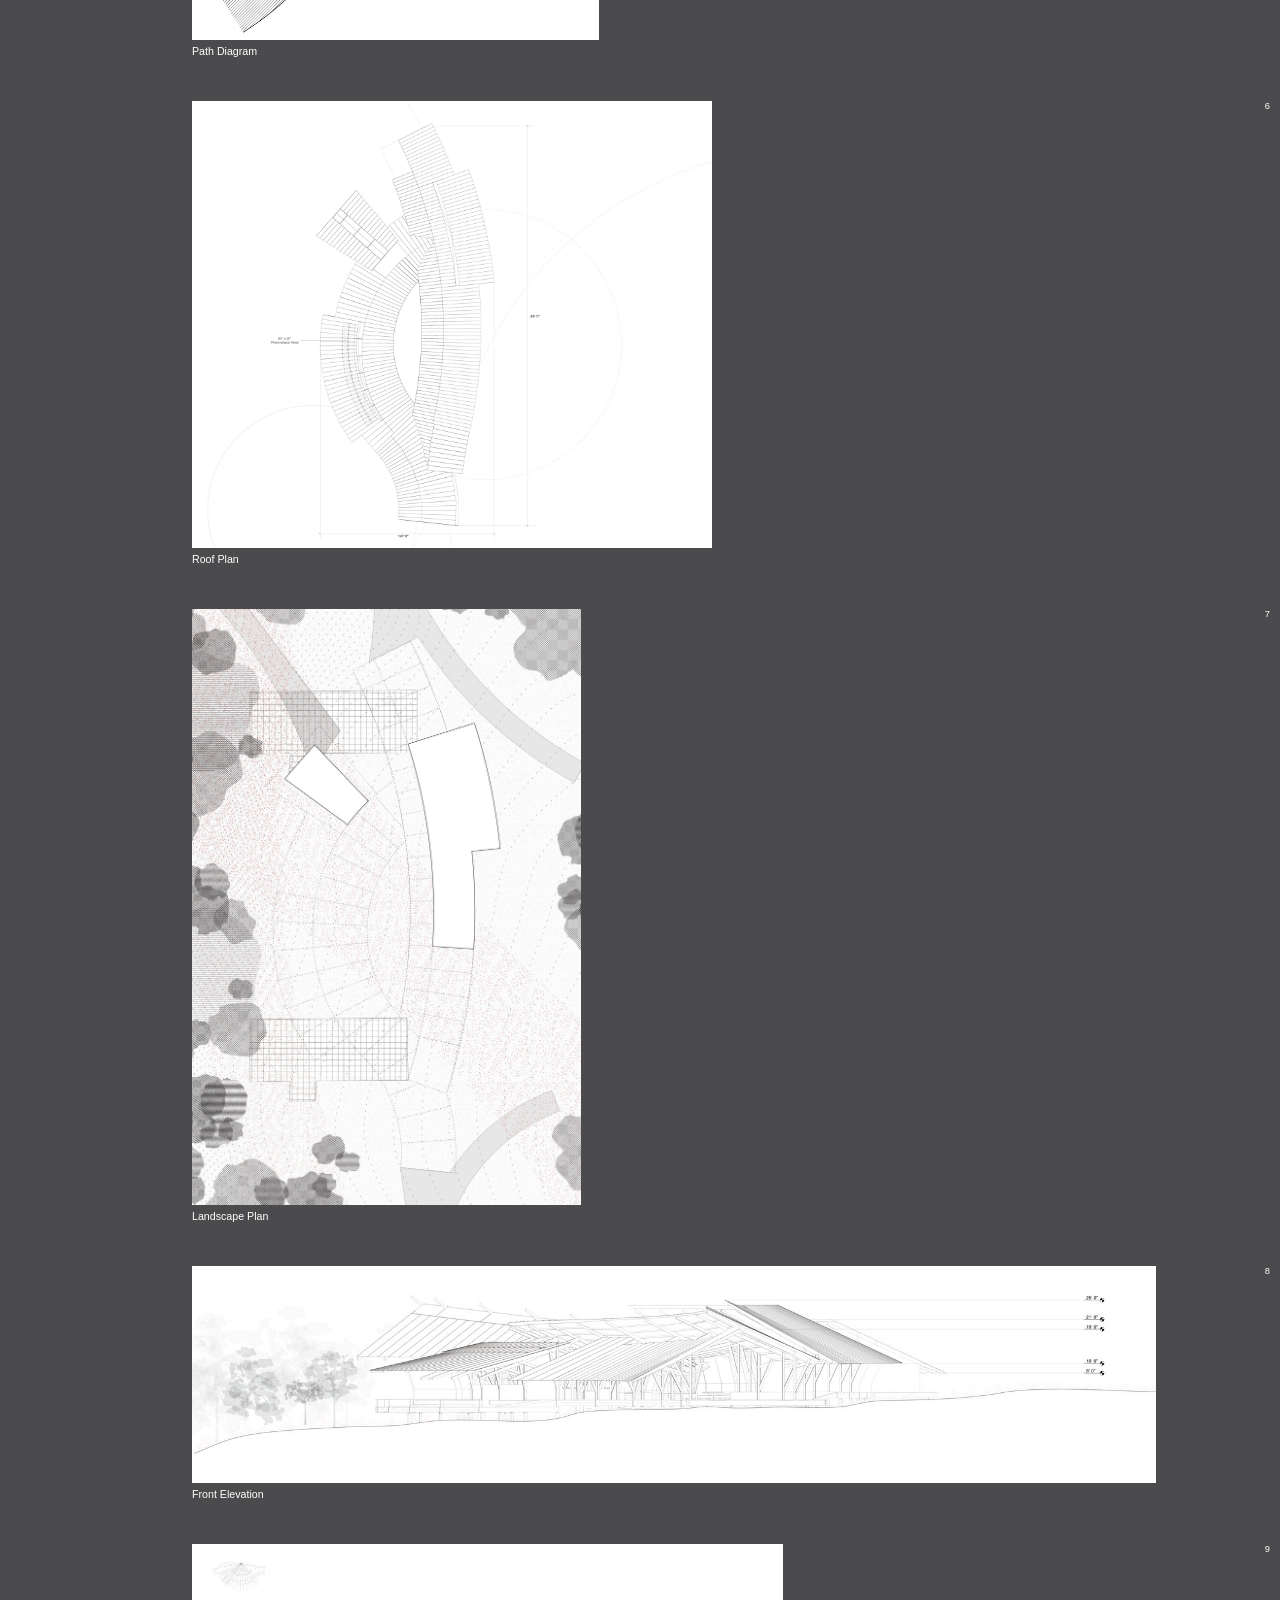
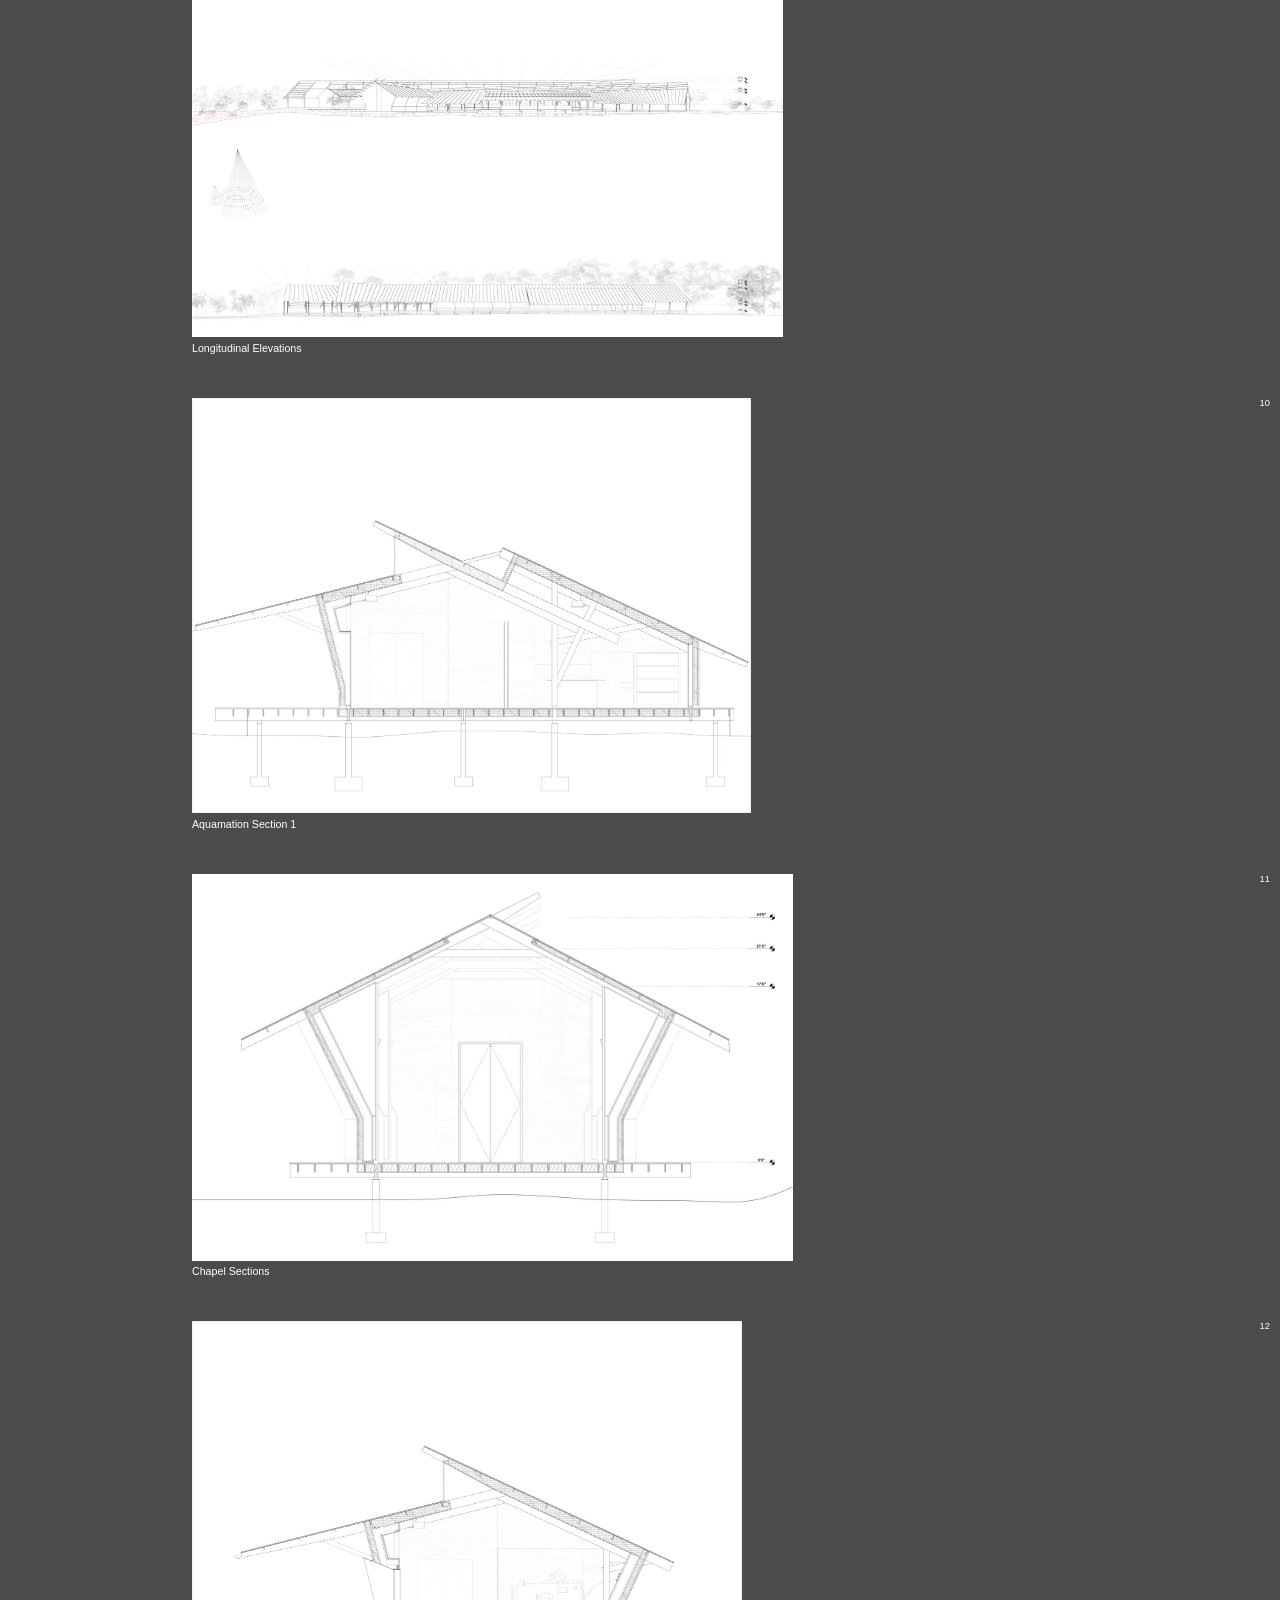
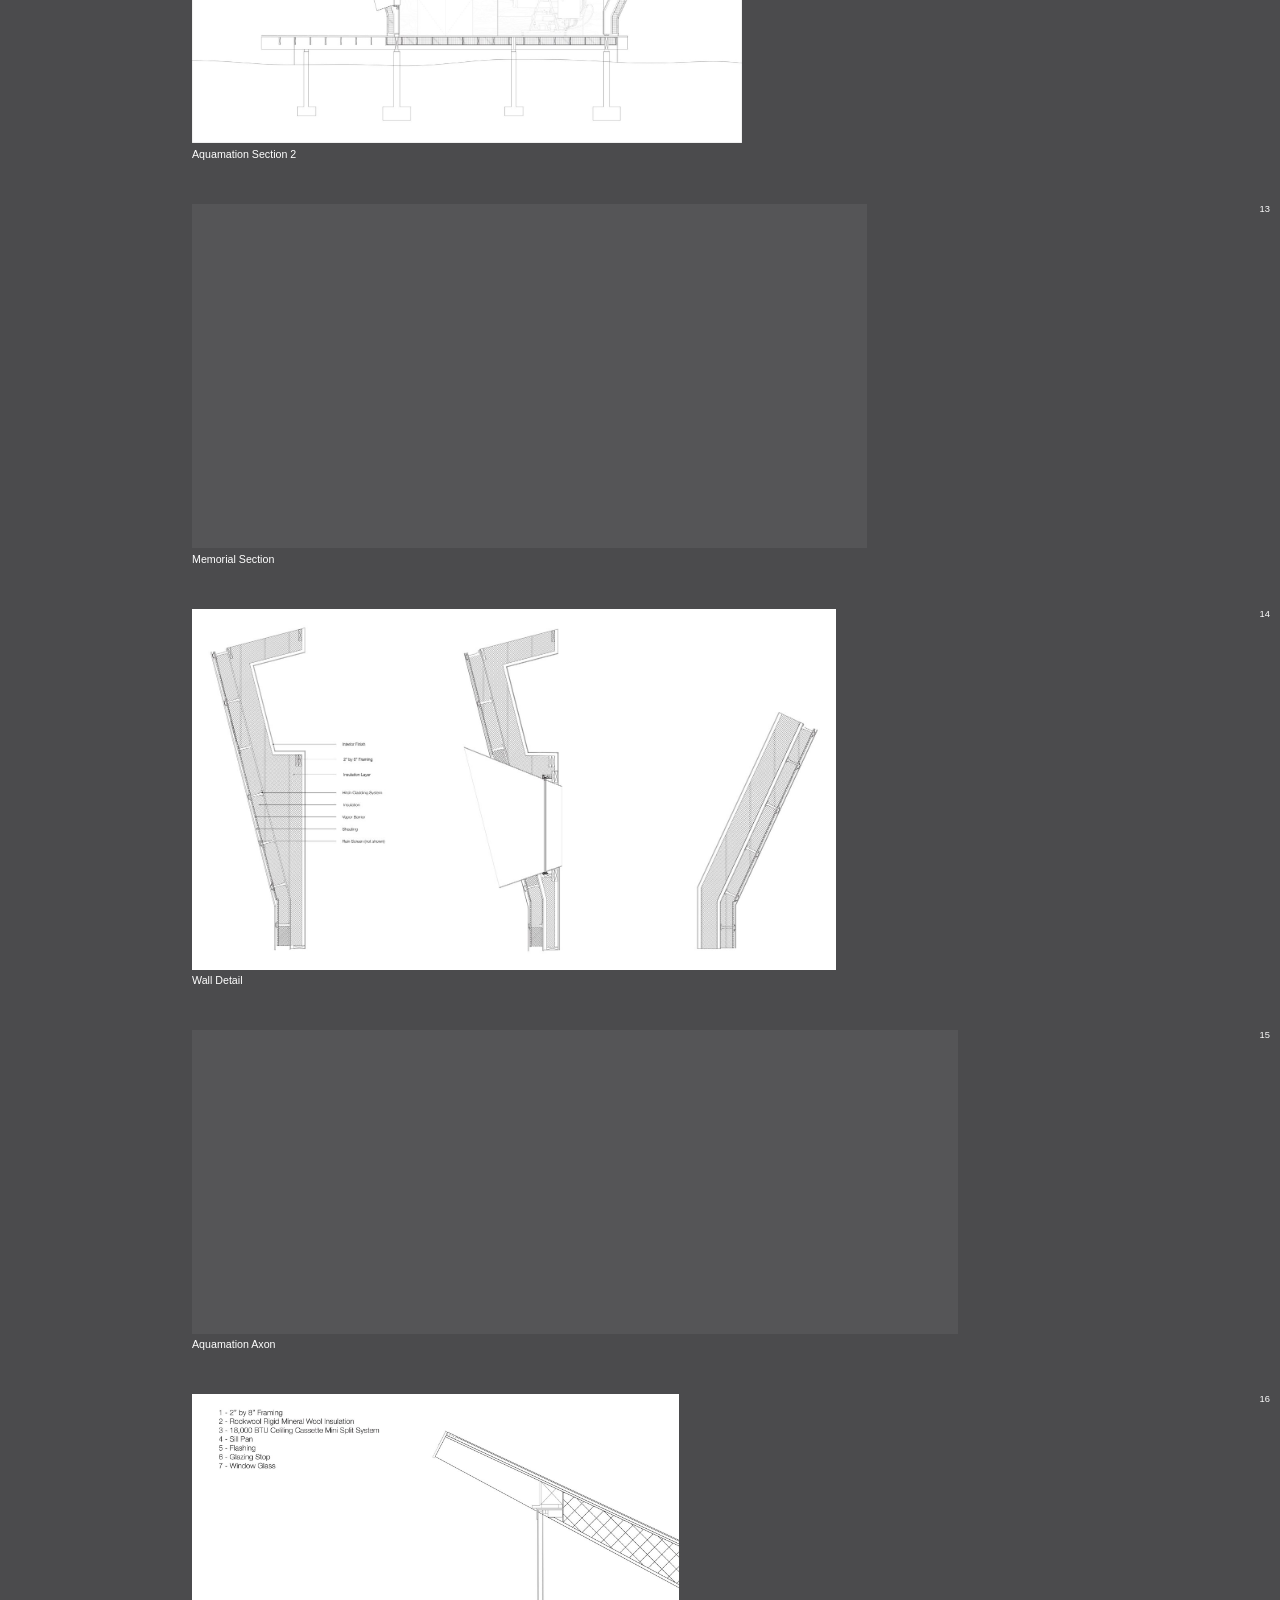
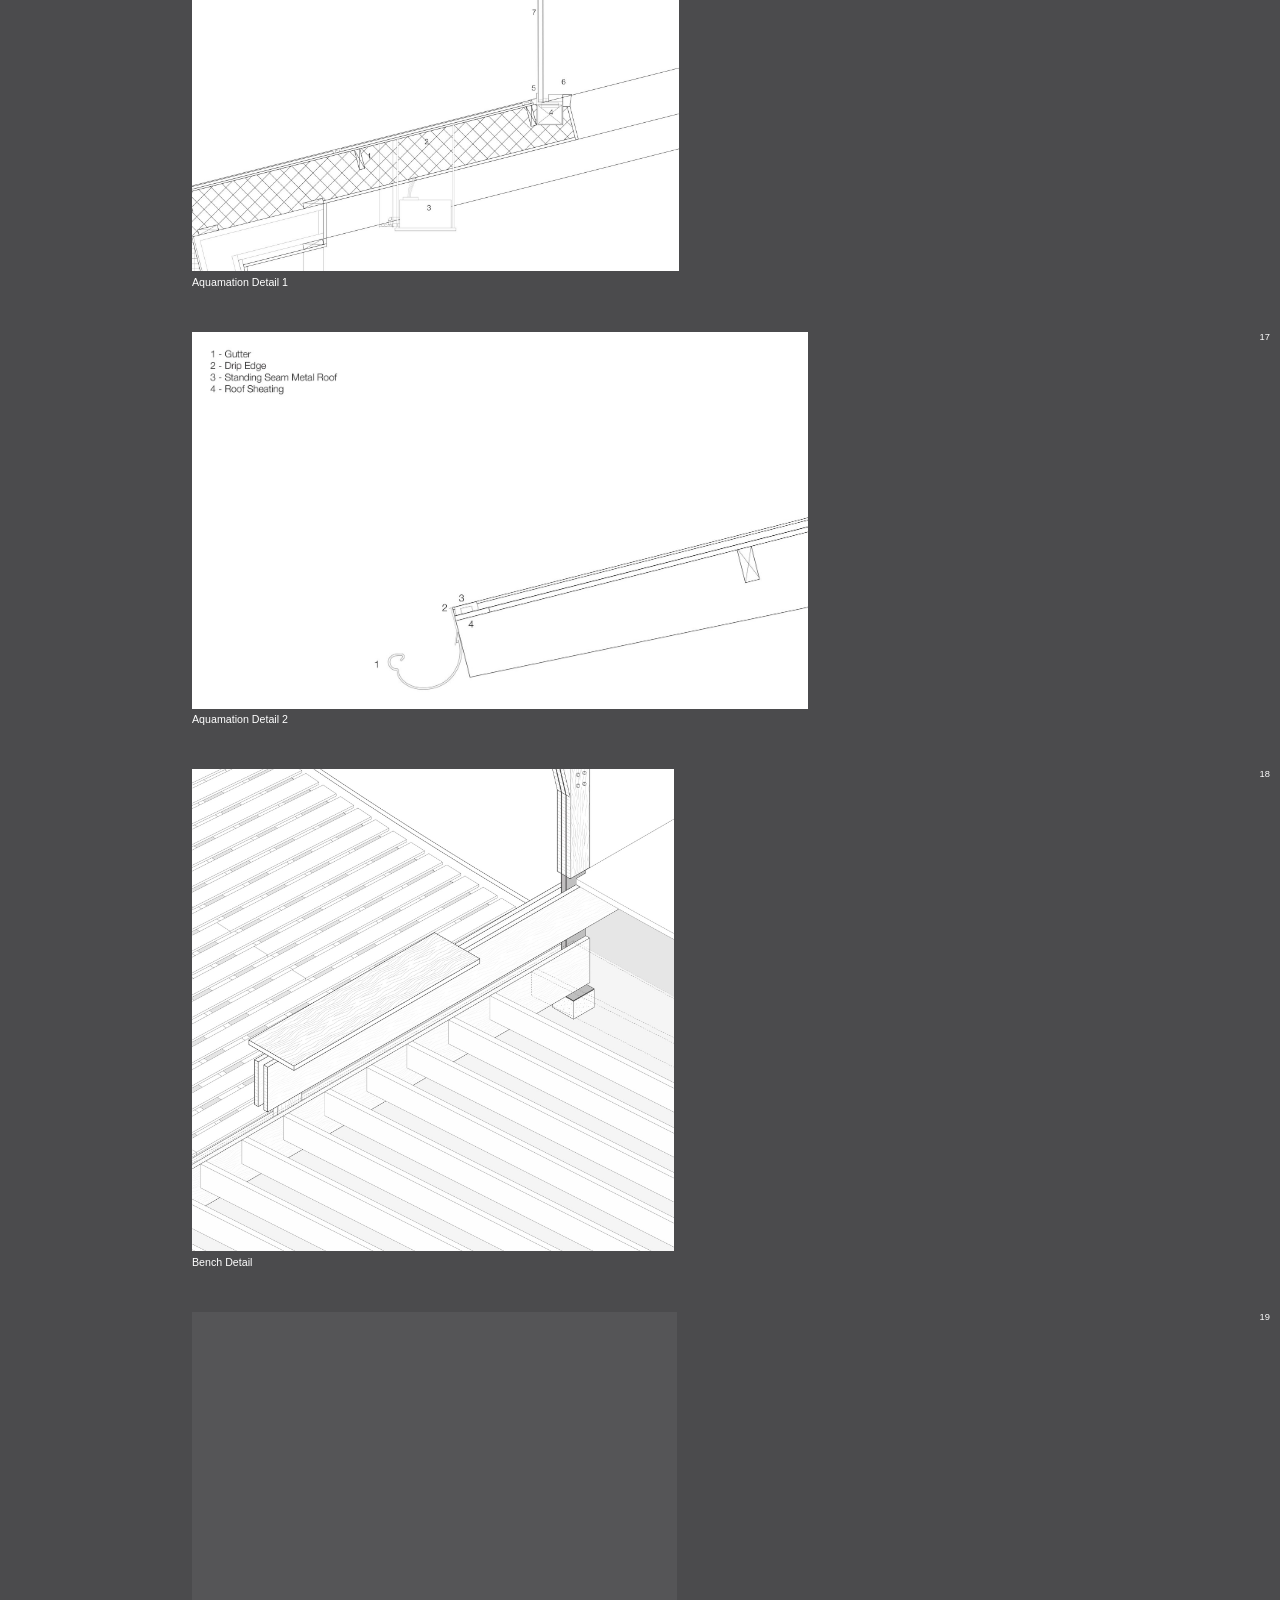
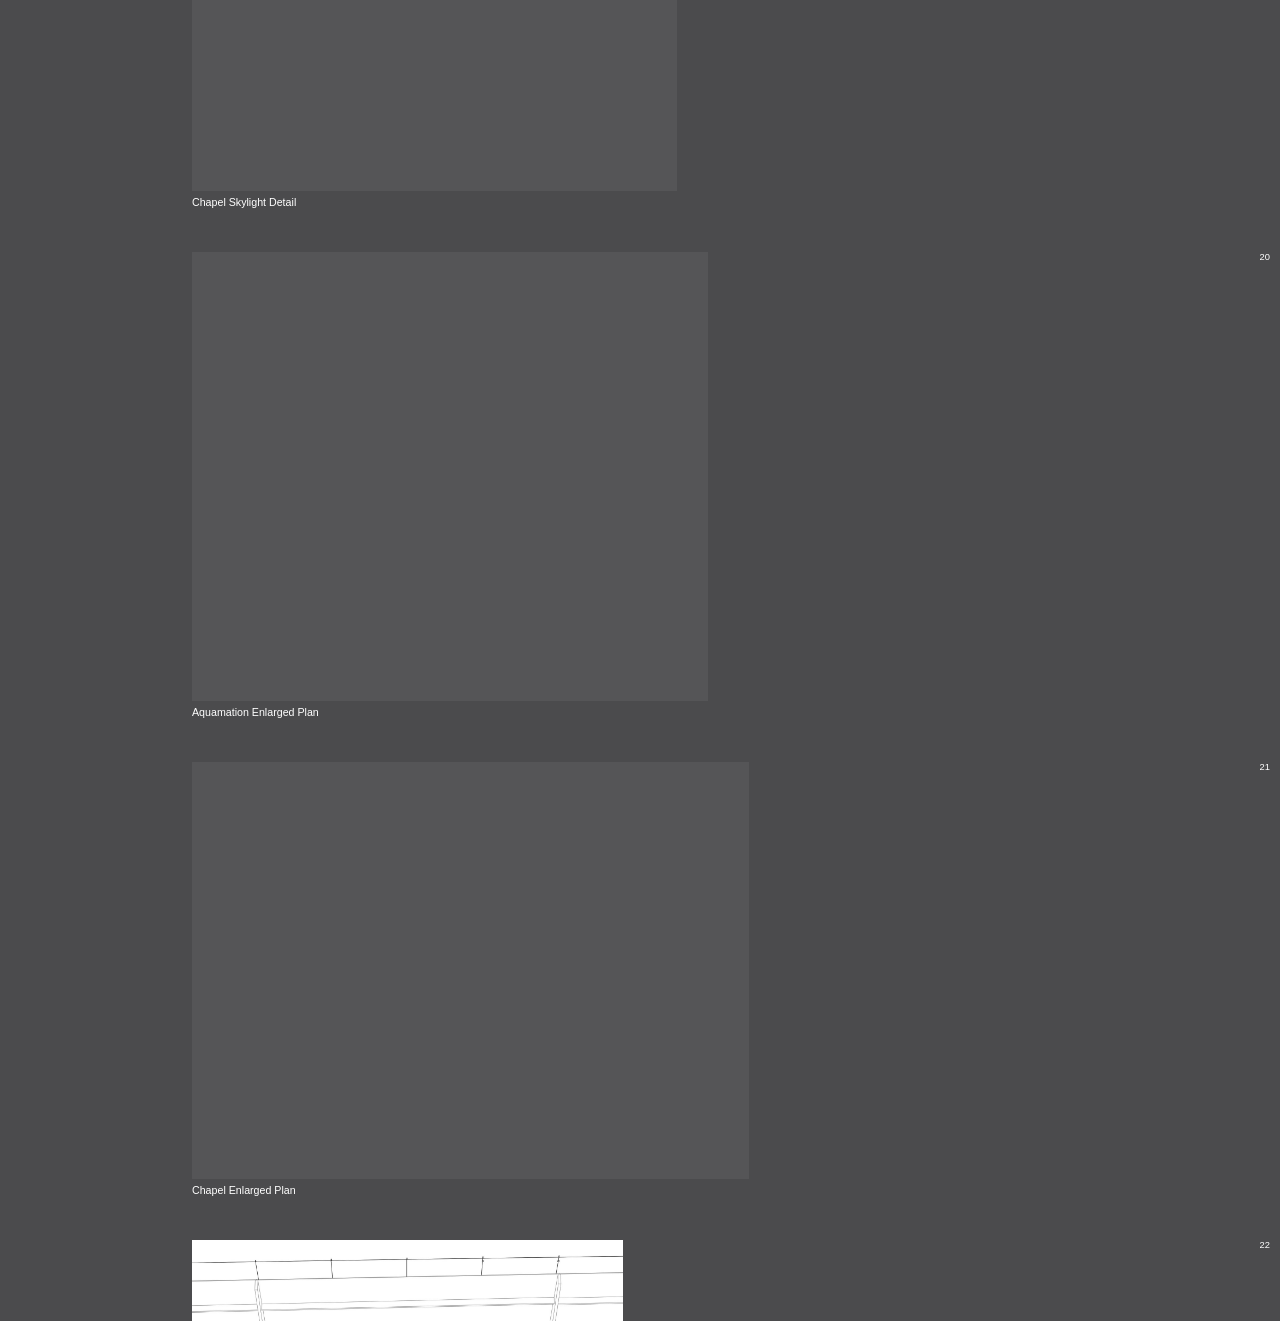
==== commit d5ab1d5c: "Intro line: just Selected work Co-Authored-By: Claude Opus 5.5 <noreply@anthropic.com>" ====
--- a/index.html
+++ b/index.html
@@ -22,7 +22,7 @@
 </header>
 <nav id="index" aria-label="Index"><div class="inner"><div class="head"><a class="lead" href="index.html#top" title="Back to the top">Index</a><span class="view" role="group" aria-label="Version"><button type="button" data-view="phone">Phone</button><button type="button" data-view="web">Web</button></span></div><a href="index.html#the-heart">The Heart</a><a href="index.html#reterritorialization">Reterritorialization</a><a href="index.html#this-is-not-a-house">This is Not a House</a><a href="index.html#the-curtain">The Curtain</a><a href="index.html#depth-stack">Depth Stack</a><a href="index.html#experiments">Experiments</a><a href="cv.html">CV</a><span class="acts"><button type="button" class="sort" title="Put every image back in order">Sort</button><button type="button" class="reset" title="Back to how the site opens">Reset</button></span><span class="scale" title="Scale the page down to see more of it at once (or Alt + scroll)"><button type="button" class="zo" aria-label="Scale down">−</button><span class="zv">100%</span><button type="button" class="zi" aria-label="Scale up">+</button></span></div></nav>
 <main>
-<h1>Noah Sadler – Architecture Portfolio</h1><p class="sec intro"><strong class="lead">Selected work</strong> from the Syracuse University School of Architecture, 2024 – 2026: <a href="#the-heart">The Heart</a>, <a href="#reterritorialization">Reterritorialization</a>, <a href="#this-is-not-a-house">This is Not a House</a> and <a href="#the-curtain">The Curtain</a>, followed by <a href="#depth-stack">Depth Stack</a> and <a href="#experiments">experiments</a>.</p><section id="the-heart"><p class="sec"><strong class="lead">The Heart</strong> </p><p class="facts">Hart Island, Bronx, New York · Spring 2026 · with Ines Juguet</p><figure data-n="1" data-full="full/01_the-heart/24_exterior-museum-render.jpg" style="--ar:1.4350"><img src="img/01_the-heart/24_exterior-museum-render.jpg" width="1600" height="1115" alt="Exterior Museum Render" loading="lazy" decoding="async"><figcaption>Exterior Museum Render<span class="cite"> <a href="full/01_the-heart/24_exterior-museum-render.jpg" target="_blank" rel="noopener">1</a></span></figcaption></figure><figure data-n="2" data-full="full/01_the-heart/01_site-plan.jpg" style="--ar:0.6523"><img src="img/01_the-heart/01_site-plan.jpg" width="1600" height="2453" alt="Site Plan" loading="lazy" decoding="async"><figcaption>Site Plan<span class="cite"> <a href="full/01_the-heart/01_site-plan.jpg" target="_blank" rel="noopener">2</a></span></figcaption></figure><figure data-n="3" data-full="full/01_the-heart/02_island-plan.jpg" style="--ar:0.6410"><img src="img/01_the-heart/02_island-plan.jpg" width="1600" height="2496" alt="Island Plan" loading="lazy" decoding="async"><figcaption>Island Plan<span class="cite"> <a href="full/01_the-heart/02_island-plan.jpg" target="_blank" rel="noopener">3</a></span></figcaption></figure><figure data-n="4" data-full="full/01_the-heart/04_ground-floor-plan.jpg" style="--ar:1.3040"><img src="img/01_the-heart/04_ground-floor-plan.jpg" width="1600" height="1227" alt="Ground Floor Plan" loading="lazy" decoding="async"><figcaption>Ground Floor Plan<span class="cite"> <a href="full/01_the-heart/04_ground-floor-plan.jpg" target="_blank" rel="noopener">4</a></span></figcaption></figure><figure data-n="5" data-full="full/01_the-heart/03_path-diagram.jpg" style="--ar:0.7146"><img src="img/01_the-heart/03_path-diagram.jpg" width="1600" height="2239" alt="Path Diagram" loading="lazy" decoding="async"><figcaption>Path Diagram<span class="cite"> <a href="full/01_the-heart/03_path-diagram.jpg" target="_blank" rel="noopener">5</a></span></figcaption></figure><figure data-n="6" data-full="full/01_the-heart/05_roof-plan.jpg" style="--ar:1.1628"><img src="img/01_the-heart/05_roof-plan.jpg" width="1600" height="1376" alt="Roof Plan" loading="lazy" decoding="async"><figcaption>Roof Plan<span class="cite"> <a href="full/01_the-heart/05_roof-plan.jpg" target="_blank" rel="noopener">6</a></span></figcaption></figure><figure data-n="7" data-full="full/01_the-heart/06_landscape-plan.jpg" style="--ar:0.6523"><img src="img/01_the-heart/06_landscape-plan.jpg" width="1600" height="2453" alt="Landscape Plan" loading="lazy" decoding="async"><figcaption>Landscape Plan<span class="cite"> <a href="full/01_the-heart/06_landscape-plan.jpg" target="_blank" rel="noopener">7</a></span></figcaption></figure><figure data-n="8" data-full="full/01_the-heart/07_front-elevation.jpg" style="--ar:4.4321"><img src="img/01_the-heart/07_front-elevation.jpg" width="1600" height="361" alt="Front Elevation" loading="lazy" decoding="async"><figcaption>Front Elevation<span class="cite"> <a href="full/01_the-heart/07_front-elevation.jpg" target="_blank" rel="noopener">8</a></span></figcaption></figure><figure data-n="9" data-full="full/01_the-heart/08_longitudinal-elevations.jpg" style="--ar:1.5023"><img src="img/01_the-heart/08_longitudinal-elevations.jpg" width="1600" height="1065" alt="Longitudinal Elevations" loading="lazy" decoding="async"><figcaption>Longitudinal Elevations<span class="cite"> <a href="full/01_the-heart/08_longitudinal-elevations.jpg" target="_blank" rel="noopener">9</a></span></figcaption></figure><figure data-n="10" data-full="full/01_the-heart/09_aquamation-section-1.jpg" style="--ar:1.3479"><img src="img/01_the-heart/09_aquamation-section-1.jpg" width="1600" height="1187" alt="Aquamation Section 1" loading="lazy" decoding="async"><figcaption>Aquamation Section 1<span class="cite"> <a href="full/01_the-heart/09_aquamation-section-1.jpg" target="_blank" rel="noopener">10</a></span></figcaption></figure><figure data-n="11" data-full="full/01_the-heart/11_chapel-sections.jpg" style="--ar:1.5534"><img src="img/01_the-heart/11_chapel-sections.jpg" width="1600" height="1030" alt="Chapel Sections" loading="lazy" decoding="async"><figcaption>Chapel Sections<span class="cite"> <a href="full/01_the-heart/11_chapel-sections.jpg" target="_blank" rel="noopener">11</a></span></figcaption></figure><figure data-n="12" data-full="full/01_the-heart/10_aquamation-section-2.jpg" style="--ar:1.3040"><img src="img/01_the-heart/10_aquamation-section-2.jpg" width="1600" height="1227" alt="Aquamation Section 2" loading="lazy" decoding="async"><figcaption>Aquamation Section 2<span class="cite"> <a href="full/01_the-heart/10_aquamation-section-2.jpg" target="_blank" rel="noopener">12</a></span></figcaption></figure><figure data-n="13" data-full="full/01_the-heart/12_memorial-section.jpg" style="--ar:1.9632"><img src="img/01_the-heart/12_memorial-section.jpg" width="1600" height="815" alt="Memorial Section" loading="lazy" decoding="async"><figcaption>Memorial Section<span class="cite"> <a href="full/01_the-heart/12_memorial-section.jpg" target="_blank" rel="noopener">13</a></span></figcaption></figure><figure data-n="14" data-full="full/01_the-heart/13_wall-detail.jpg" style="--ar:1.7837"><img src="img/01_the-heart/13_wall-detail.jpg" width="1600" height="897" alt="Wall Detail" loading="lazy" decoding="async"><figcaption>Wall Detail<span class="cite"> <a href="full/01_the-heart/13_wall-detail.jpg" target="_blank" rel="noopener">14</a></span></figcaption></figure><figure data-n="15" data-full="full/01_the-heart/14_aquamation-axon.jpg" style="--ar:2.5237"><img src="img/01_the-heart/14_aquamation-axon.jpg" width="1600" height="634" alt="Aquamation Axon" loading="lazy" decoding="async"><figcaption>Aquamation Axon<span class="cite"> <a href="full/01_the-heart/14_aquamation-axon.jpg" target="_blank" rel="noopener">15</a></span></figcaption></figure><figure data-n="16" data-full="full/01_the-heart/15_aquamation-detail-1.jpg" style="--ar:1.0230"><img src="img/01_the-heart/15_aquamation-detail-1.jpg" width="1600" height="1564" alt="Aquamation Detail 1" loading="lazy" decoding="async"><figcaption>Aquamation Detail 1<span class="cite"> <a href="full/01_the-heart/15_aquamation-detail-1.jpg" target="_blank" rel="noopener">16</a></span></figcaption></figure><figure data-n="17" data-full="full/01_the-heart/16_aquamation-detail-2.jpg" style="--ar:1.6343"><img src="img/01_the-heart/16_aquamation-detail-2.jpg" width="1600" height="979" alt="Aquamation Detail 2" loading="lazy" decoding="async"><figcaption>Aquamation Detail 2<span class="cite"> <a href="full/01_the-heart/16_aquamation-detail-2.jpg" target="_blank" rel="noopener">17</a></span></figcaption></figure><figure data-n="18" data-full="full/01_the-heart/18_bench-detail.jpg" style="--ar:1.0000"><img src="img/01_the-heart/18_bench-detail.jpg" width="1600" height="1600" alt="Bench Detail" loading="lazy" decoding="async"><figcaption>Bench Detail<span class="cite"> <a href="full/01_the-heart/18_bench-detail.jpg" target="_blank" rel="noopener">18</a></span></figcaption></figure><figure data-n="19" data-full="full/01_the-heart/17_chapel-skylight-detail.jpg" style="--ar:1.0127"><img src="img/01_the-heart/17_chapel-skylight-detail.jpg" width="1600" height="1580" alt="Chapel Skylight Detail" loading="lazy" decoding="async"><figcaption>Chapel Skylight Detail<span class="cite"> <a href="full/01_the-heart/17_chapel-skylight-detail.jpg" target="_blank" rel="noopener">19</a></span></figcaption></figure><figure data-n="20" data-full="full/01_the-heart/19_aquamation-enlarged-plan.jpg" style="--ar:1.1486"><img src="img/01_the-heart/19_aquamation-enlarged-plan.jpg" width="1600" height="1393" alt="Aquamation Enlarged Plan" loading="lazy" decoding="async"><figcaption>Aquamation Enlarged Plan<span class="cite"> <a href="full/01_the-heart/19_aquamation-enlarged-plan.jpg" target="_blank" rel="noopener">20</a></span></figcaption></figure><figure data-n="21" data-full="full/01_the-heart/20_chapel-enlarged-plan.jpg" style="--ar:1.3367"><img src="img/01_the-heart/20_chapel-enlarged-plan.jpg" width="1600" height="1197" alt="Chapel Enlarged Plan" loading="lazy" decoding="async"><figcaption>Chapel Enlarged Plan<span class="cite"> <a href="full/01_the-heart/20_chapel-enlarged-plan.jpg" target="_blank" rel="noopener">21</a></span></figcaption></figure><figure data-n="22" data-full="full/01_the-heart/22_museum-interior-section.jpg" style="--ar:0.8008"><img src="img/01_the-heart/22_museum-interior-section.jpg" width="1600" height="1998" alt="Museum Interior Section" loading="lazy" decoding="async"><figcaption>Museum Interior Section<span class="cite"> <a href="full/01_the-heart/22_museum-interior-section.jpg" target="_blank" rel="noopener">22</a></span></figcaption></figure><figure data-n="23" data-full="full/01_the-heart/21_museum-plan.jpg" style="--ar:1.3367"><img src="img/01_the-heart/21_museum-plan.jpg" width="1600" height="1197" alt="Museum Plan" loading="lazy" decoding="async"><figcaption>Museum Plan<span class="cite"> <a href="full/01_the-heart/21_museum-plan.jpg" target="_blank" rel="noopener">23</a></span></figcaption></figure><figure data-n="24" data-full="full/01_the-heart/23_interior-elevations.jpg" style="--ar:1.6667"><img src="img/01_the-heart/23_interior-elevations.jpg" width="1600" height="960" alt="Interior Elevations" loading="lazy" decoding="async"><figcaption>Interior Elevations<span class="cite"> <a href="full/01_the-heart/23_interior-elevations.jpg" target="_blank" rel="noopener">24</a></span></figcaption></figure><figure data-n="25" data-full="full/01_the-heart/25_interior-render.jpg" style="--ar:1.4350"><img src="img/01_the-heart/25_interior-render.jpg" width="1600" height="1115" alt="Interior Render" loading="lazy" decoding="async"><figcaption>Interior Render<span class="cite"> <a href="full/01_the-heart/25_interior-render.jpg" target="_blank" rel="noopener">25</a></span></figcaption></figure><figure data-n="26" data-full="full/01_the-heart/29_bay-1-sections.jpg" style="--ar:1.4692"><img src="img/01_the-heart/29_bay-1-sections.jpg" width="1600" height="1089" alt="Bay 1 Sections" loading="lazy" decoding="async"><figcaption>Bay 1 Sections<span class="cite"> <a href="full/01_the-heart/29_bay-1-sections.jpg" target="_blank" rel="noopener">26</a></span></figcaption></figure><figure data-n="27" data-full="full/01_the-heart/28_structural-plan.jpg" style="--ar:1.3289"><img src="img/01_the-heart/28_structural-plan.jpg" width="1600" height="1204" alt="Structural Plan" loading="lazy" decoding="async"><figcaption>Structural Plan<span class="cite"> <a href="full/01_the-heart/28_structural-plan.jpg" target="_blank" rel="noopener">27</a></span></figcaption></figure></section><section id="reterritorialization"><p class="sec"><strong class="lead">Reterritorialization</strong> proposes an assemblage and process for adaptive reuse modules to deterritorialize neglected spaces. Influenced by Deleuze and Guattari’s concept of territorialization, deterritorialization and reterritorialization. In Deptford increased gentrification is a product of territorialization. Identifying construction waste around the area and the prevalence of “meanwhile” space throughout London, we looked to speculate on the process of decentralizing development as means of taking back space for ecology and community.</p><p class="facts">Deptford, London, England · Fall 2025 · with Rowan Liu, Sylvia Liu and Isabella Mansfield · Rhino 3D, Vray, Adobe Illustrator and Adobe Photoshop</p><figure data-n="28" data-full="full/02_reterritorialization/02_render.jpg" style="--ar:2.0000"><img src="img/02_reterritorialization/02_render.jpg" width="1600" height="800" alt="Render" loading="lazy" decoding="async"><figcaption>Render<span class="cite"> <a href="full/02_reterritorialization/02_render.jpg" target="_blank" rel="noopener">28</a></span></figcaption></figure><figure data-n="29" data-full="full/02_reterritorialization/01_long-elevation.jpg" style="--ar:5.2117"><img src="img/02_reterritorialization/01_long-elevation.jpg" width="1600" height="307" alt="Long Elevation" loading="lazy" decoding="async"><figcaption>Long Elevation<span class="cite"> <a href="full/02_reterritorialization/01_long-elevation.jpg" target="_blank" rel="noopener">29</a></span></figcaption></figure><figure data-n="30" data-full="full/02_reterritorialization/04_detail-section.jpg" style="--ar:1.3925"><img src="img/02_reterritorialization/04_detail-section.jpg" width="1600" height="1149" alt="Detail Section, 1:80" loading="lazy" decoding="async"><figcaption>Detail Section, 1:80<span class="cite"> <a href="full/02_reterritorialization/04_detail-section.jpg" target="_blank" rel="noopener">30</a></span></figcaption></figure><figure data-n="31" data-full="full/02_reterritorialization/03_detail-elevation.jpg" style="--ar:1.4639"><img src="img/02_reterritorialization/03_detail-elevation.jpg" width="1600" height="1093" alt="Detail Elevation, 1:80" loading="lazy" decoding="async"><figcaption>Detail Elevation, 1:80<span class="cite"> <a href="full/02_reterritorialization/03_detail-elevation.jpg" target="_blank" rel="noopener">31</a></span></figcaption></figure></section><section id="this-is-not-a-house"><p class="sec"><strong class="lead">This is Not a House</strong> on the former colonial agricultural village, Centro II Sassu, families of the former inhabitants continue living in the blind eye of the government. We decided to exercise the continued use of the site by reclaiming the directors house. This process and proposal attempts to destroy the modern house, the machine for living and reproducing that many still live in today. Introduced initially by Albert Kahn through the open floor plan and Le Corbusier through l’Esprit Nouveau, today the modern house acts as a suppressant of identity and culture. Acknowledging Walter Benjamin’s “Destructive Character” this scheme proposes a process of deconstruction and reconstruction. Through deconstruction, a sensibility of the existing materials can be developed for reuse, then reconstruction of a personalized isolated house for its inhabitants outside of the modern machine is possible. Intending to create a familiarity for its residents at a personal level while simultaneously developing an unfamiliarity for everyone else. Pushing to destroy the repetitive program typologies of modernist houses, each program opposes its significant element, that which helps maintain its systematized control. In this case, the focus is the notion of the housewife in the kitchen, privacy in the bathroom, gathering in the living room, and the nuclear family in the bedroom.</p><p>This is not a house.</p><p class="facts">Centro II Sassu, Arborea, Sardegna · Spring 2025 · with Sam Wiseman and Samantha Greenberg · Rhino 3D, Vray, Adobe Illustrator and Adobe Photoshop</p><figure data-n="32" data-full="full/03_this-is-not-a-house/07_reassembly.jpg" style="--ar:1.4147"><img src="img/03_this-is-not-a-house/07_reassembly.jpg" width="1600" height="1131" alt="Reassembly" loading="lazy" decoding="async"><figcaption>Reassembly<span class="cite"> <a href="full/03_this-is-not-a-house/07_reassembly.jpg" target="_blank" rel="noopener">32</a></span></figcaption></figure><figure data-n="33" data-full="full/03_this-is-not-a-house/01_reassembly-collage.jpg" style="--ar:1.5009"><img src="img/03_this-is-not-a-house/01_reassembly-collage.jpg" width="1600" height="1066" alt="Reassembly Collage" loading="lazy" decoding="async"><figcaption>Reassembly Collage<span class="cite"> <a href="full/03_this-is-not-a-house/01_reassembly-collage.jpg" target="_blank" rel="noopener">33</a></span></figcaption></figure><figure data-n="34" data-full="full/03_this-is-not-a-house/02_kitchen.jpg" style="--ar:0.7070"><img src="img/03_this-is-not-a-house/02_kitchen.jpg" width="1600" height="2263" alt="Kitchen" loading="lazy" decoding="async"><figcaption>Kitchen<span class="cite"> <a href="full/03_this-is-not-a-house/02_kitchen.jpg" target="_blank" rel="noopener">34</a></span></figcaption></figure><figure data-n="35" data-full="full/03_this-is-not-a-house/04_living-room.jpg" style="--ar:0.7070"><img src="img/03_this-is-not-a-house/04_living-room.jpg" width="1600" height="2263" alt="Living Room" loading="lazy" decoding="async"><figcaption>Living Room<span class="cite"> <a href="full/03_this-is-not-a-house/04_living-room.jpg" target="_blank" rel="noopener">35</a></span></figcaption></figure><figure data-n="36" data-full="full/03_this-is-not-a-house/03_bathroom.jpg" style="--ar:0.7070"><img src="img/03_this-is-not-a-house/03_bathroom.jpg" width="1600" height="2263" alt="Bathroom" loading="lazy" decoding="async"><figcaption>Bathroom<span class="cite"> <a href="full/03_this-is-not-a-house/03_bathroom.jpg" target="_blank" rel="noopener">36</a></span></figcaption></figure><figure data-n="37" data-full="full/03_this-is-not-a-house/05_bedroom.jpg" style="--ar:0.7070"><img src="img/03_this-is-not-a-house/05_bedroom.jpg" width="1600" height="2263" alt="Bedroom" loading="lazy" decoding="async"><figcaption>Bedroom<span class="cite"> <a href="full/03_this-is-not-a-house/05_bedroom.jpg" target="_blank" rel="noopener">37</a></span></figcaption></figure><figure data-n="38" data-full="full/03_this-is-not-a-house/06_drawings.jpg" style="--ar:1.5296"><img src="img/03_this-is-not-a-house/06_drawings.jpg" width="1600" height="1046" alt="Drawings" loading="lazy" decoding="async"><figcaption>Drawings<span class="cite"> <a href="full/03_this-is-not-a-house/06_drawings.jpg" target="_blank" rel="noopener">38</a></span></figcaption></figure><figure data-n="39" data-full="full/03_this-is-not-a-house/08_disassembly.jpg" style="--ar:1.4147"><img src="img/03_this-is-not-a-house/08_disassembly.jpg" width="1600" height="1131" alt="Disassembly" loading="lazy" decoding="async"><figcaption>Disassembly<span class="cite"> <a href="full/03_this-is-not-a-house/08_disassembly.jpg" target="_blank" rel="noopener">39</a></span></figcaption></figure></section><section id="the-curtain"><p class="sec"><strong class="lead">The Curtain</strong> is a housing complex for multi-generational families, focused on the redevelopment of the urban fabric made possible by the removal of the I-81 viaduct. It aims to accommodate the needs of a family as they grow and change. Each unit houses different states of family. The units allow for flexible program through a series of aggregate fixed systems. They stack and aggregate to create terrace conditions and provide natural lighting for each unit. A corrugated facade drapes over the units connecting the parts to a unified whole.</p><p class="facts">Syracuse, New York · Fall 2024 · Rhino 3D, Adobe Illustrator and Adobe Photoshop</p><figure data-n="40" data-full="full/04_the-curtain/03_sections.jpg" style="--ar:1.4706"><img src="img/04_the-curtain/03_sections.jpg" width="1600" height="1088" alt="Sections and Elevations" loading="lazy" decoding="async"><figcaption>Sections and Elevations<span class="cite"> <a href="full/04_the-curtain/03_sections.jpg" target="_blank" rel="noopener">40</a></span></figcaption></figure><figure data-n="41" data-full="full/04_the-curtain/01_perspectives.jpg" style="--ar:3.0019"><img src="img/04_the-curtain/01_perspectives.jpg" width="1600" height="533" alt="Perspectives" loading="lazy" decoding="async"><figcaption>Perspectives<span class="cite"> <a href="full/04_the-curtain/01_perspectives.jpg" target="_blank" rel="noopener">41</a></span></figcaption></figure><figure data-n="42" data-full="full/04_the-curtain/04_drawing-2.jpg" style="--ar:1.4995"><img src="img/04_the-curtain/04_drawing-2.jpg" width="1600" height="1067" alt="Elevation" loading="lazy" decoding="async"><figcaption>Elevation<span class="cite"> <a href="full/04_the-curtain/04_drawing-2.jpg" target="_blank" rel="noopener">42</a></span></figcaption></figure><figure data-n="43" data-full="full/04_the-curtain/02_plans.jpg" style="--ar:0.9451"><img src="img/04_the-curtain/02_plans.jpg" width="1600" height="1693" alt="Fourth Level Plan and Unit Package" loading="lazy" decoding="async"><figcaption>Fourth Level Plan and Unit Package<span class="cite"> <a href="full/04_the-curtain/02_plans.jpg" target="_blank" rel="noopener">43</a></span></figcaption></figure><figure data-n="44" data-full="full/04_the-curtain/05_model-1.jpg" style="--ar:1.3333"><img src="img/04_the-curtain/05_model-1.jpg" width="1600" height="1200" alt="Model" loading="lazy" decoding="async"><figcaption>Model<span class="cite"> <a href="full/04_the-curtain/05_model-1.jpg" target="_blank" rel="noopener">44</a></span></figcaption></figure><figure data-n="45" data-full="full/04_the-curtain/06_model-2.jpg" style="--ar:1.7817"><img src="img/04_the-curtain/06_model-2.jpg" width="1600" height="898" alt="Model" loading="lazy" decoding="async"><figcaption>Model<span class="cite"> <a href="full/04_the-curtain/06_model-2.jpg" target="_blank" rel="noopener">45</a></span></figcaption></figure></section><section id="depth-stack"><p class="sec"><strong class="lead">Depth Stack</strong> </p><p class="facts">Fall 2026 · Blender, Python, COLMAP, LichtFeld Studio, SuperSplat and TouchDesigner</p><figure data-n="46" data-full="full/05_depth-stack/01_nivola-supersplat-model.jpg" style="--ar:2.0050"><img src="img/05_depth-stack/01_nivola-supersplat-model.jpg" width="1600" height="798" alt="Nivola, Gaussian Splat Model" loading="lazy" decoding="async"><figcaption>Nivola, Gaussian Splat Model<span class="cite"> <a href="full/05_depth-stack/01_nivola-supersplat-model.jpg" target="_blank" rel="noopener">46</a></span></figcaption></figure><figure data-n="47" data-full="full/05_depth-stack/02_forced-splat-capture.jpg" style="--ar:1.6842"><img src="img/05_depth-stack/02_forced-splat-capture.jpg" width="1600" height="950" alt="Nivola, Forced Splat Viewer Capture" loading="lazy" decoding="async"><figcaption>Nivola, Forced Splat Viewer Capture<span class="cite"> <a href="full/05_depth-stack/02_forced-splat-capture.jpg" target="_blank" rel="noopener">47</a></span></figcaption></figure><figure data-n="48" data-full="full/05_depth-stack/03_forced-splat-clip.mp4" style="--ar:1.6842"><video src="media/05_depth-stack/03_forced-splat-clip.mp4" width="1280" height="760" autoplay muted loop playsinline></video><figcaption>Forced Splat, Viewer Recording<span class="cite"> <a href="full/05_depth-stack/03_forced-splat-clip.mp4" target="_blank" rel="noopener">48</a></span></figcaption></figure><figure data-n="49" data-full="full/05_depth-stack/04_forced-splat-preview-1.jpg" style="--ar:2.6667"><img src="img/05_depth-stack/04_forced-splat-preview-1.jpg" width="1600" height="600" alt="Forced Splat, Views" loading="lazy" decoding="async"><figcaption>Forced Splat, Views<span class="cite"> <a href="full/05_depth-stack/04_forced-splat-preview-1.jpg" target="_blank" rel="noopener">49</a></span></figcaption></figure><figure data-n="50" data-full="full/05_depth-stack/05_forced-splat-preview-2.jpg" style="--ar:2.6667"><img src="img/05_depth-stack/05_forced-splat-preview-2.jpg" width="1600" height="600" alt="Forced Splat, Views" loading="lazy" decoding="async"><figcaption>Forced Splat, Views<span class="cite"> <a href="full/05_depth-stack/05_forced-splat-preview-2.jpg" target="_blank" rel="noopener">50</a></span></figcaption></figure><figure data-n="51" data-full="full/05_depth-stack/06_bang-bang.jpg" style="--ar:1.2614"><img src="img/05_depth-stack/06_bang-bang.jpg" width="772" height="612" alt="Bang Bang" loading="lazy" decoding="async"><figcaption>Bang Bang<span class="cite"> <a href="full/05_depth-stack/06_bang-bang.jpg" target="_blank" rel="noopener">51</a></span></figcaption></figure><figure data-n="52" data-full="full/05_depth-stack/07_bangbang.jpg" style="--ar:1.5985"><img src="img/05_depth-stack/07_bangbang.jpg" width="836" height="523" alt="Bang Bang, Point Cloud" loading="lazy" decoding="async"><figcaption>Bang Bang, Point Cloud<span class="cite"> <a href="full/05_depth-stack/07_bangbang.jpg" target="_blank" rel="noopener">52</a></span></figcaption></figure><figure data-n="53" data-full="full/05_depth-stack/08_splat-size-flower.jpg" style="--ar:1.7778"><img src="img/05_depth-stack/08_splat-size-flower.jpg" width="1280" height="720" alt="Splat Size, Flower, TouchDesigner" loading="lazy" decoding="async"><figcaption>Splat Size, Flower, TouchDesigner<span class="cite"> <a href="full/05_depth-stack/08_splat-size-flower.jpg" target="_blank" rel="noopener">53</a></span></figcaption></figure><figure data-n="54" data-full="full/05_depth-stack/09_splat-size-flower-2.jpg" style="--ar:1.7778"><img src="img/05_depth-stack/09_splat-size-flower-2.jpg" width="1280" height="720" alt="Splat Size, Flower, TouchDesigner" loading="lazy" decoding="async"><figcaption>Splat Size, Flower, TouchDesigner<span class="cite"> <a href="full/05_depth-stack/09_splat-size-flower-2.jpg" target="_blank" rel="noopener">54</a></span></figcaption></figure></section><section id="experiments"><p class="sec"><strong class="lead">Experiments</strong> Using methods of drawing, painting, poetry and sculpting. Developing a personal style and formulating thoughts and feelings into art. Improving my technical skill and experimenting with connecting analog and digital medias.</p><figure data-n="55" data-full="full/personal/01.mp4" style="--ar:1.7778"><video src="media/personal/01.mp4" width="1280" height="720" autoplay muted loop playsinline></video><figcaption>3D Scanned Hand, 2025, Polycam, TouchDesigner<span class="cite"> <a href="full/personal/01.mp4" target="_blank" rel="noopener">55</a></span></figcaption></figure><figure data-n="56" data-full="full/personal/02.gif" style="--ar:1.7778"><video src="media/personal/02.mp4" width="1280" height="720" autoplay muted loop playsinline></video><figcaption>A, 2026, TouchDesigner<span class="cite"> <a href="full/personal/02.gif" target="_blank" rel="noopener">56</a></span></figcaption></figure><figure data-n="57" data-full="full/personal/03.mp4" style="--ar:1.7778"><video src="media/personal/03.mp4" width="1280" height="720" autoplay muted loop playsinline></video><figcaption>Mapping London, 2025<span class="cite"> <a href="full/personal/03.mp4" target="_blank" rel="noopener">57</a></span></figcaption></figure><figure data-n="58" data-full="full/personal/04.mp4" style="--ar:1.3333"><video src="media/personal/04.mp4" width="1024" height="768" autoplay muted loop playsinline></video><figcaption>Hug Study Model, 2024, Clay<span class="cite"> <a href="full/personal/04.mp4" target="_blank" rel="noopener">58</a></span></figcaption></figure><figure data-n="59" data-full="full/personal/05.mp4" style="--ar:1.3333"><video src="media/personal/05.mp4" width="1024" height="768" autoplay muted loop playsinline></video><figcaption>Hug Me In The Sun, 2024, Clay<span class="cite"> <a href="full/personal/05.mp4" target="_blank" rel="noopener">59</a></span></figcaption></figure><figure data-n="60" data-full="full/personal/06.gif" style="--ar:1.7667"><video src="media/personal/06.mp4" width="848" height="480" autoplay muted loop playsinline></video><figcaption>Dancing Raven, 2025, TouchDesigner<span class="cite"> <a href="full/personal/06.gif" target="_blank" rel="noopener">60</a></span></figcaption></figure><figure data-n="61" data-full="full/personal/07.gif" style="--ar:1.7778"><video src="media/personal/07.mp4" width="1280" height="720" autoplay muted loop playsinline></video><figcaption>Letter Dog, 2026, TouchDesigner<span class="cite"> <a href="full/personal/07.gif" target="_blank" rel="noopener">61</a></span></figcaption></figure><figure data-n="62" data-full="full/personal/08.gif" style="--ar:1.0000"><video src="media/personal/08.mp4" width="1028" height="1028" autoplay muted loop playsinline></video><figcaption>Boat Lightning, 2025, TouchDesigner<span class="cite"> <a href="full/personal/08.gif" target="_blank" rel="noopener">62</a></span></figcaption></figure><figure data-n="63" data-full="full/personal/09.mp4" style="--ar:1.0000"><video src="media/personal/09.mp4" width="1028" height="1028" autoplay muted loop playsinline></video><figcaption>Dog, 2025, TouchDesigner<span class="cite"> <a href="full/personal/09.mp4" target="_blank" rel="noopener">63</a></span></figcaption></figure></section>
+<h1>Noah Sadler – Architecture Portfolio</h1><p class="sec intro"><strong class="lead">Selected work</strong>: <a href="#the-heart">The Heart</a>, <a href="#reterritorialization">Reterritorialization</a>, <a href="#this-is-not-a-house">This is Not a House</a> and <a href="#the-curtain">The Curtain</a>, followed by <a href="#depth-stack">Depth Stack</a> and <a href="#experiments">experiments</a>.</p><section id="the-heart"><p class="sec"><strong class="lead">The Heart</strong> </p><p class="facts">Hart Island, Bronx, New York · Spring 2026 · with Ines Juguet</p><figure data-n="1" data-full="full/01_the-heart/24_exterior-museum-render.jpg" style="--ar:1.4350"><img src="img/01_the-heart/24_exterior-museum-render.jpg" width="1600" height="1115" alt="Exterior Museum Render" loading="lazy" decoding="async"><figcaption>Exterior Museum Render<span class="cite"> <a href="full/01_the-heart/24_exterior-museum-render.jpg" target="_blank" rel="noopener">1</a></span></figcaption></figure><figure data-n="2" data-full="full/01_the-heart/01_site-plan.jpg" style="--ar:0.6523"><img src="img/01_the-heart/01_site-plan.jpg" width="1600" height="2453" alt="Site Plan" loading="lazy" decoding="async"><figcaption>Site Plan<span class="cite"> <a href="full/01_the-heart/01_site-plan.jpg" target="_blank" rel="noopener">2</a></span></figcaption></figure><figure data-n="3" data-full="full/01_the-heart/02_island-plan.jpg" style="--ar:0.6410"><img src="img/01_the-heart/02_island-plan.jpg" width="1600" height="2496" alt="Island Plan" loading="lazy" decoding="async"><figcaption>Island Plan<span class="cite"> <a href="full/01_the-heart/02_island-plan.jpg" target="_blank" rel="noopener">3</a></span></figcaption></figure><figure data-n="4" data-full="full/01_the-heart/04_ground-floor-plan.jpg" style="--ar:1.3040"><img src="img/01_the-heart/04_ground-floor-plan.jpg" width="1600" height="1227" alt="Ground Floor Plan" loading="lazy" decoding="async"><figcaption>Ground Floor Plan<span class="cite"> <a href="full/01_the-heart/04_ground-floor-plan.jpg" target="_blank" rel="noopener">4</a></span></figcaption></figure><figure data-n="5" data-full="full/01_the-heart/03_path-diagram.jpg" style="--ar:0.7146"><img src="img/01_the-heart/03_path-diagram.jpg" width="1600" height="2239" alt="Path Diagram" loading="lazy" decoding="async"><figcaption>Path Diagram<span class="cite"> <a href="full/01_the-heart/03_path-diagram.jpg" target="_blank" rel="noopener">5</a></span></figcaption></figure><figure data-n="6" data-full="full/01_the-heart/05_roof-plan.jpg" style="--ar:1.1628"><img src="img/01_the-heart/05_roof-plan.jpg" width="1600" height="1376" alt="Roof Plan" loading="lazy" decoding="async"><figcaption>Roof Plan<span class="cite"> <a href="full/01_the-heart/05_roof-plan.jpg" target="_blank" rel="noopener">6</a></span></figcaption></figure><figure data-n="7" data-full="full/01_the-heart/06_landscape-plan.jpg" style="--ar:0.6523"><img src="img/01_the-heart/06_landscape-plan.jpg" width="1600" height="2453" alt="Landscape Plan" loading="lazy" decoding="async"><figcaption>Landscape Plan<span class="cite"> <a href="full/01_the-heart/06_landscape-plan.jpg" target="_blank" rel="noopener">7</a></span></figcaption></figure><figure data-n="8" data-full="full/01_the-heart/07_front-elevation.jpg" style="--ar:4.4321"><img src="img/01_the-heart/07_front-elevation.jpg" width="1600" height="361" alt="Front Elevation" loading="lazy" decoding="async"><figcaption>Front Elevation<span class="cite"> <a href="full/01_the-heart/07_front-elevation.jpg" target="_blank" rel="noopener">8</a></span></figcaption></figure><figure data-n="9" data-full="full/01_the-heart/08_longitudinal-elevations.jpg" style="--ar:1.5023"><img src="img/01_the-heart/08_longitudinal-elevations.jpg" width="1600" height="1065" alt="Longitudinal Elevations" loading="lazy" decoding="async"><figcaption>Longitudinal Elevations<span class="cite"> <a href="full/01_the-heart/08_longitudinal-elevations.jpg" target="_blank" rel="noopener">9</a></span></figcaption></figure><figure data-n="10" data-full="full/01_the-heart/09_aquamation-section-1.jpg" style="--ar:1.3479"><img src="img/01_the-heart/09_aquamation-section-1.jpg" width="1600" height="1187" alt="Aquamation Section 1" loading="lazy" decoding="async"><figcaption>Aquamation Section 1<span class="cite"> <a href="full/01_the-heart/09_aquamation-section-1.jpg" target="_blank" rel="noopener">10</a></span></figcaption></figure><figure data-n="11" data-full="full/01_the-heart/11_chapel-sections.jpg" style="--ar:1.5534"><img src="img/01_the-heart/11_chapel-sections.jpg" width="1600" height="1030" alt="Chapel Sections" loading="lazy" decoding="async"><figcaption>Chapel Sections<span class="cite"> <a href="full/01_the-heart/11_chapel-sections.jpg" target="_blank" rel="noopener">11</a></span></figcaption></figure><figure data-n="12" data-full="full/01_the-heart/10_aquamation-section-2.jpg" style="--ar:1.3040"><img src="img/01_the-heart/10_aquamation-section-2.jpg" width="1600" height="1227" alt="Aquamation Section 2" loading="lazy" decoding="async"><figcaption>Aquamation Section 2<span class="cite"> <a href="full/01_the-heart/10_aquamation-section-2.jpg" target="_blank" rel="noopener">12</a></span></figcaption></figure><figure data-n="13" data-full="full/01_the-heart/12_memorial-section.jpg" style="--ar:1.9632"><img src="img/01_the-heart/12_memorial-section.jpg" width="1600" height="815" alt="Memorial Section" loading="lazy" decoding="async"><figcaption>Memorial Section<span class="cite"> <a href="full/01_the-heart/12_memorial-section.jpg" target="_blank" rel="noopener">13</a></span></figcaption></figure><figure data-n="14" data-full="full/01_the-heart/13_wall-detail.jpg" style="--ar:1.7837"><img src="img/01_the-heart/13_wall-detail.jpg" width="1600" height="897" alt="Wall Detail" loading="lazy" decoding="async"><figcaption>Wall Detail<span class="cite"> <a href="full/01_the-heart/13_wall-detail.jpg" target="_blank" rel="noopener">14</a></span></figcaption></figure><figure data-n="15" data-full="full/01_the-heart/14_aquamation-axon.jpg" style="--ar:2.5237"><img src="img/01_the-heart/14_aquamation-axon.jpg" width="1600" height="634" alt="Aquamation Axon" loading="lazy" decoding="async"><figcaption>Aquamation Axon<span class="cite"> <a href="full/01_the-heart/14_aquamation-axon.jpg" target="_blank" rel="noopener">15</a></span></figcaption></figure><figure data-n="16" data-full="full/01_the-heart/15_aquamation-detail-1.jpg" style="--ar:1.0230"><img src="img/01_the-heart/15_aquamation-detail-1.jpg" width="1600" height="1564" alt="Aquamation Detail 1" loading="lazy" decoding="async"><figcaption>Aquamation Detail 1<span class="cite"> <a href="full/01_the-heart/15_aquamation-detail-1.jpg" target="_blank" rel="noopener">16</a></span></figcaption></figure><figure data-n="17" data-full="full/01_the-heart/16_aquamation-detail-2.jpg" style="--ar:1.6343"><img src="img/01_the-heart/16_aquamation-detail-2.jpg" width="1600" height="979" alt="Aquamation Detail 2" loading="lazy" decoding="async"><figcaption>Aquamation Detail 2<span class="cite"> <a href="full/01_the-heart/16_aquamation-detail-2.jpg" target="_blank" rel="noopener">17</a></span></figcaption></figure><figure data-n="18" data-full="full/01_the-heart/18_bench-detail.jpg" style="--ar:1.0000"><img src="img/01_the-heart/18_bench-detail.jpg" width="1600" height="1600" alt="Bench Detail" loading="lazy" decoding="async"><figcaption>Bench Detail<span class="cite"> <a href="full/01_the-heart/18_bench-detail.jpg" target="_blank" rel="noopener">18</a></span></figcaption></figure><figure data-n="19" data-full="full/01_the-heart/17_chapel-skylight-detail.jpg" style="--ar:1.0127"><img src="img/01_the-heart/17_chapel-skylight-detail.jpg" width="1600" height="1580" alt="Chapel Skylight Detail" loading="lazy" decoding="async"><figcaption>Chapel Skylight Detail<span class="cite"> <a href="full/01_the-heart/17_chapel-skylight-detail.jpg" target="_blank" rel="noopener">19</a></span></figcaption></figure><figure data-n="20" data-full="full/01_the-heart/19_aquamation-enlarged-plan.jpg" style="--ar:1.1486"><img src="img/01_the-heart/19_aquamation-enlarged-plan.jpg" width="1600" height="1393" alt="Aquamation Enlarged Plan" loading="lazy" decoding="async"><figcaption>Aquamation Enlarged Plan<span class="cite"> <a href="full/01_the-heart/19_aquamation-enlarged-plan.jpg" target="_blank" rel="noopener">20</a></span></figcaption></figure><figure data-n="21" data-full="full/01_the-heart/20_chapel-enlarged-plan.jpg" style="--ar:1.3367"><img src="img/01_the-heart/20_chapel-enlarged-plan.jpg" width="1600" height="1197" alt="Chapel Enlarged Plan" loading="lazy" decoding="async"><figcaption>Chapel Enlarged Plan<span class="cite"> <a href="full/01_the-heart/20_chapel-enlarged-plan.jpg" target="_blank" rel="noopener">21</a></span></figcaption></figure><figure data-n="22" data-full="full/01_the-heart/22_museum-interior-section.jpg" style="--ar:0.8008"><img src="img/01_the-heart/22_museum-interior-section.jpg" width="1600" height="1998" alt="Museum Interior Section" loading="lazy" decoding="async"><figcaption>Museum Interior Section<span class="cite"> <a href="full/01_the-heart/22_museum-interior-section.jpg" target="_blank" rel="noopener">22</a></span></figcaption></figure><figure data-n="23" data-full="full/01_the-heart/21_museum-plan.jpg" style="--ar:1.3367"><img src="img/01_the-heart/21_museum-plan.jpg" width="1600" height="1197" alt="Museum Plan" loading="lazy" decoding="async"><figcaption>Museum Plan<span class="cite"> <a href="full/01_the-heart/21_museum-plan.jpg" target="_blank" rel="noopener">23</a></span></figcaption></figure><figure data-n="24" data-full="full/01_the-heart/23_interior-elevations.jpg" style="--ar:1.6667"><img src="img/01_the-heart/23_interior-elevations.jpg" width="1600" height="960" alt="Interior Elevations" loading="lazy" decoding="async"><figcaption>Interior Elevations<span class="cite"> <a href="full/01_the-heart/23_interior-elevations.jpg" target="_blank" rel="noopener">24</a></span></figcaption></figure><figure data-n="25" data-full="full/01_the-heart/25_interior-render.jpg" style="--ar:1.4350"><img src="img/01_the-heart/25_interior-render.jpg" width="1600" height="1115" alt="Interior Render" loading="lazy" decoding="async"><figcaption>Interior Render<span class="cite"> <a href="full/01_the-heart/25_interior-render.jpg" target="_blank" rel="noopener">25</a></span></figcaption></figure><figure data-n="26" data-full="full/01_the-heart/29_bay-1-sections.jpg" style="--ar:1.4692"><img src="img/01_the-heart/29_bay-1-sections.jpg" width="1600" height="1089" alt="Bay 1 Sections" loading="lazy" decoding="async"><figcaption>Bay 1 Sections<span class="cite"> <a href="full/01_the-heart/29_bay-1-sections.jpg" target="_blank" rel="noopener">26</a></span></figcaption></figure><figure data-n="27" data-full="full/01_the-heart/28_structural-plan.jpg" style="--ar:1.3289"><img src="img/01_the-heart/28_structural-plan.jpg" width="1600" height="1204" alt="Structural Plan" loading="lazy" decoding="async"><figcaption>Structural Plan<span class="cite"> <a href="full/01_the-heart/28_structural-plan.jpg" target="_blank" rel="noopener">27</a></span></figcaption></figure></section><section id="reterritorialization"><p class="sec"><strong class="lead">Reterritorialization</strong> proposes an assemblage and process for adaptive reuse modules to deterritorialize neglected spaces. Influenced by Deleuze and Guattari’s concept of territorialization, deterritorialization and reterritorialization. In Deptford increased gentrification is a product of territorialization. Identifying construction waste around the area and the prevalence of “meanwhile” space throughout London, we looked to speculate on the process of decentralizing development as means of taking back space for ecology and community.</p><p class="facts">Deptford, London, England · Fall 2025 · with Rowan Liu, Sylvia Liu and Isabella Mansfield · Rhino 3D, Vray, Adobe Illustrator and Adobe Photoshop</p><figure data-n="28" data-full="full/02_reterritorialization/02_render.jpg" style="--ar:2.0000"><img src="img/02_reterritorialization/02_render.jpg" width="1600" height="800" alt="Render" loading="lazy" decoding="async"><figcaption>Render<span class="cite"> <a href="full/02_reterritorialization/02_render.jpg" target="_blank" rel="noopener">28</a></span></figcaption></figure><figure data-n="29" data-full="full/02_reterritorialization/01_long-elevation.jpg" style="--ar:5.2117"><img src="img/02_reterritorialization/01_long-elevation.jpg" width="1600" height="307" alt="Long Elevation" loading="lazy" decoding="async"><figcaption>Long Elevation<span class="cite"> <a href="full/02_reterritorialization/01_long-elevation.jpg" target="_blank" rel="noopener">29</a></span></figcaption></figure><figure data-n="30" data-full="full/02_reterritorialization/04_detail-section.jpg" style="--ar:1.3925"><img src="img/02_reterritorialization/04_detail-section.jpg" width="1600" height="1149" alt="Detail Section, 1:80" loading="lazy" decoding="async"><figcaption>Detail Section, 1:80<span class="cite"> <a href="full/02_reterritorialization/04_detail-section.jpg" target="_blank" rel="noopener">30</a></span></figcaption></figure><figure data-n="31" data-full="full/02_reterritorialization/03_detail-elevation.jpg" style="--ar:1.4639"><img src="img/02_reterritorialization/03_detail-elevation.jpg" width="1600" height="1093" alt="Detail Elevation, 1:80" loading="lazy" decoding="async"><figcaption>Detail Elevation, 1:80<span class="cite"> <a href="full/02_reterritorialization/03_detail-elevation.jpg" target="_blank" rel="noopener">31</a></span></figcaption></figure></section><section id="this-is-not-a-house"><p class="sec"><strong class="lead">This is Not a House</strong> on the former colonial agricultural village, Centro II Sassu, families of the former inhabitants continue living in the blind eye of the government. We decided to exercise the continued use of the site by reclaiming the directors house. This process and proposal attempts to destroy the modern house, the machine for living and reproducing that many still live in today. Introduced initially by Albert Kahn through the open floor plan and Le Corbusier through l’Esprit Nouveau, today the modern house acts as a suppressant of identity and culture. Acknowledging Walter Benjamin’s “Destructive Character” this scheme proposes a process of deconstruction and reconstruction. Through deconstruction, a sensibility of the existing materials can be developed for reuse, then reconstruction of a personalized isolated house for its inhabitants outside of the modern machine is possible. Intending to create a familiarity for its residents at a personal level while simultaneously developing an unfamiliarity for everyone else. Pushing to destroy the repetitive program typologies of modernist houses, each program opposes its significant element, that which helps maintain its systematized control. In this case, the focus is the notion of the housewife in the kitchen, privacy in the bathroom, gathering in the living room, and the nuclear family in the bedroom.</p><p>This is not a house.</p><p class="facts">Centro II Sassu, Arborea, Sardegna · Spring 2025 · with Sam Wiseman and Samantha Greenberg · Rhino 3D, Vray, Adobe Illustrator and Adobe Photoshop</p><figure data-n="32" data-full="full/03_this-is-not-a-house/07_reassembly.jpg" style="--ar:1.4147"><img src="img/03_this-is-not-a-house/07_reassembly.jpg" width="1600" height="1131" alt="Reassembly" loading="lazy" decoding="async"><figcaption>Reassembly<span class="cite"> <a href="full/03_this-is-not-a-house/07_reassembly.jpg" target="_blank" rel="noopener">32</a></span></figcaption></figure><figure data-n="33" data-full="full/03_this-is-not-a-house/01_reassembly-collage.jpg" style="--ar:1.5009"><img src="img/03_this-is-not-a-house/01_reassembly-collage.jpg" width="1600" height="1066" alt="Reassembly Collage" loading="lazy" decoding="async"><figcaption>Reassembly Collage<span class="cite"> <a href="full/03_this-is-not-a-house/01_reassembly-collage.jpg" target="_blank" rel="noopener">33</a></span></figcaption></figure><figure data-n="34" data-full="full/03_this-is-not-a-house/02_kitchen.jpg" style="--ar:0.7070"><img src="img/03_this-is-not-a-house/02_kitchen.jpg" width="1600" height="2263" alt="Kitchen" loading="lazy" decoding="async"><figcaption>Kitchen<span class="cite"> <a href="full/03_this-is-not-a-house/02_kitchen.jpg" target="_blank" rel="noopener">34</a></span></figcaption></figure><figure data-n="35" data-full="full/03_this-is-not-a-house/04_living-room.jpg" style="--ar:0.7070"><img src="img/03_this-is-not-a-house/04_living-room.jpg" width="1600" height="2263" alt="Living Room" loading="lazy" decoding="async"><figcaption>Living Room<span class="cite"> <a href="full/03_this-is-not-a-house/04_living-room.jpg" target="_blank" rel="noopener">35</a></span></figcaption></figure><figure data-n="36" data-full="full/03_this-is-not-a-house/03_bathroom.jpg" style="--ar:0.7070"><img src="img/03_this-is-not-a-house/03_bathroom.jpg" width="1600" height="2263" alt="Bathroom" loading="lazy" decoding="async"><figcaption>Bathroom<span class="cite"> <a href="full/03_this-is-not-a-house/03_bathroom.jpg" target="_blank" rel="noopener">36</a></span></figcaption></figure><figure data-n="37" data-full="full/03_this-is-not-a-house/05_bedroom.jpg" style="--ar:0.7070"><img src="img/03_this-is-not-a-house/05_bedroom.jpg" width="1600" height="2263" alt="Bedroom" loading="lazy" decoding="async"><figcaption>Bedroom<span class="cite"> <a href="full/03_this-is-not-a-house/05_bedroom.jpg" target="_blank" rel="noopener">37</a></span></figcaption></figure><figure data-n="38" data-full="full/03_this-is-not-a-house/06_drawings.jpg" style="--ar:1.5296"><img src="img/03_this-is-not-a-house/06_drawings.jpg" width="1600" height="1046" alt="Drawings" loading="lazy" decoding="async"><figcaption>Drawings<span class="cite"> <a href="full/03_this-is-not-a-house/06_drawings.jpg" target="_blank" rel="noopener">38</a></span></figcaption></figure><figure data-n="39" data-full="full/03_this-is-not-a-house/08_disassembly.jpg" style="--ar:1.4147"><img src="img/03_this-is-not-a-house/08_disassembly.jpg" width="1600" height="1131" alt="Disassembly" loading="lazy" decoding="async"><figcaption>Disassembly<span class="cite"> <a href="full/03_this-is-not-a-house/08_disassembly.jpg" target="_blank" rel="noopener">39</a></span></figcaption></figure></section><section id="the-curtain"><p class="sec"><strong class="lead">The Curtain</strong> is a housing complex for multi-generational families, focused on the redevelopment of the urban fabric made possible by the removal of the I-81 viaduct. It aims to accommodate the needs of a family as they grow and change. Each unit houses different states of family. The units allow for flexible program through a series of aggregate fixed systems. They stack and aggregate to create terrace conditions and provide natural lighting for each unit. A corrugated facade drapes over the units connecting the parts to a unified whole.</p><p class="facts">Syracuse, New York · Fall 2024 · Rhino 3D, Adobe Illustrator and Adobe Photoshop</p><figure data-n="40" data-full="full/04_the-curtain/03_sections.jpg" style="--ar:1.4706"><img src="img/04_the-curtain/03_sections.jpg" width="1600" height="1088" alt="Sections and Elevations" loading="lazy" decoding="async"><figcaption>Sections and Elevations<span class="cite"> <a href="full/04_the-curtain/03_sections.jpg" target="_blank" rel="noopener">40</a></span></figcaption></figure><figure data-n="41" data-full="full/04_the-curtain/01_perspectives.jpg" style="--ar:3.0019"><img src="img/04_the-curtain/01_perspectives.jpg" width="1600" height="533" alt="Perspectives" loading="lazy" decoding="async"><figcaption>Perspectives<span class="cite"> <a href="full/04_the-curtain/01_perspectives.jpg" target="_blank" rel="noopener">41</a></span></figcaption></figure><figure data-n="42" data-full="full/04_the-curtain/04_drawing-2.jpg" style="--ar:1.4995"><img src="img/04_the-curtain/04_drawing-2.jpg" width="1600" height="1067" alt="Elevation" loading="lazy" decoding="async"><figcaption>Elevation<span class="cite"> <a href="full/04_the-curtain/04_drawing-2.jpg" target="_blank" rel="noopener">42</a></span></figcaption></figure><figure data-n="43" data-full="full/04_the-curtain/02_plans.jpg" style="--ar:0.9451"><img src="img/04_the-curtain/02_plans.jpg" width="1600" height="1693" alt="Fourth Level Plan and Unit Package" loading="lazy" decoding="async"><figcaption>Fourth Level Plan and Unit Package<span class="cite"> <a href="full/04_the-curtain/02_plans.jpg" target="_blank" rel="noopener">43</a></span></figcaption></figure><figure data-n="44" data-full="full/04_the-curtain/05_model-1.jpg" style="--ar:1.3333"><img src="img/04_the-curtain/05_model-1.jpg" width="1600" height="1200" alt="Model" loading="lazy" decoding="async"><figcaption>Model<span class="cite"> <a href="full/04_the-curtain/05_model-1.jpg" target="_blank" rel="noopener">44</a></span></figcaption></figure><figure data-n="45" data-full="full/04_the-curtain/06_model-2.jpg" style="--ar:1.7817"><img src="img/04_the-curtain/06_model-2.jpg" width="1600" height="898" alt="Model" loading="lazy" decoding="async"><figcaption>Model<span class="cite"> <a href="full/04_the-curtain/06_model-2.jpg" target="_blank" rel="noopener">45</a></span></figcaption></figure></section><section id="depth-stack"><p class="sec"><strong class="lead">Depth Stack</strong> </p><p class="facts">Fall 2026 · Blender, Python, COLMAP, LichtFeld Studio, SuperSplat and TouchDesigner</p><figure data-n="46" data-full="full/05_depth-stack/01_nivola-supersplat-model.jpg" style="--ar:2.0050"><img src="img/05_depth-stack/01_nivola-supersplat-model.jpg" width="1600" height="798" alt="Nivola, Gaussian Splat Model" loading="lazy" decoding="async"><figcaption>Nivola, Gaussian Splat Model<span class="cite"> <a href="full/05_depth-stack/01_nivola-supersplat-model.jpg" target="_blank" rel="noopener">46</a></span></figcaption></figure><figure data-n="47" data-full="full/05_depth-stack/02_forced-splat-capture.jpg" style="--ar:1.6842"><img src="img/05_depth-stack/02_forced-splat-capture.jpg" width="1600" height="950" alt="Nivola, Forced Splat Viewer Capture" loading="lazy" decoding="async"><figcaption>Nivola, Forced Splat Viewer Capture<span class="cite"> <a href="full/05_depth-stack/02_forced-splat-capture.jpg" target="_blank" rel="noopener">47</a></span></figcaption></figure><figure data-n="48" data-full="full/05_depth-stack/03_forced-splat-clip.mp4" style="--ar:1.6842"><video src="media/05_depth-stack/03_forced-splat-clip.mp4" width="1280" height="760" autoplay muted loop playsinline></video><figcaption>Forced Splat, Viewer Recording<span class="cite"> <a href="full/05_depth-stack/03_forced-splat-clip.mp4" target="_blank" rel="noopener">48</a></span></figcaption></figure><figure data-n="49" data-full="full/05_depth-stack/04_forced-splat-preview-1.jpg" style="--ar:2.6667"><img src="img/05_depth-stack/04_forced-splat-preview-1.jpg" width="1600" height="600" alt="Forced Splat, Views" loading="lazy" decoding="async"><figcaption>Forced Splat, Views<span class="cite"> <a href="full/05_depth-stack/04_forced-splat-preview-1.jpg" target="_blank" rel="noopener">49</a></span></figcaption></figure><figure data-n="50" data-full="full/05_depth-stack/05_forced-splat-preview-2.jpg" style="--ar:2.6667"><img src="img/05_depth-stack/05_forced-splat-preview-2.jpg" width="1600" height="600" alt="Forced Splat, Views" loading="lazy" decoding="async"><figcaption>Forced Splat, Views<span class="cite"> <a href="full/05_depth-stack/05_forced-splat-preview-2.jpg" target="_blank" rel="noopener">50</a></span></figcaption></figure><figure data-n="51" data-full="full/05_depth-stack/06_bang-bang.jpg" style="--ar:1.2614"><img src="img/05_depth-stack/06_bang-bang.jpg" width="772" height="612" alt="Bang Bang" loading="lazy" decoding="async"><figcaption>Bang Bang<span class="cite"> <a href="full/05_depth-stack/06_bang-bang.jpg" target="_blank" rel="noopener">51</a></span></figcaption></figure><figure data-n="52" data-full="full/05_depth-stack/07_bangbang.jpg" style="--ar:1.5985"><img src="img/05_depth-stack/07_bangbang.jpg" width="836" height="523" alt="Bang Bang, Point Cloud" loading="lazy" decoding="async"><figcaption>Bang Bang, Point Cloud<span class="cite"> <a href="full/05_depth-stack/07_bangbang.jpg" target="_blank" rel="noopener">52</a></span></figcaption></figure><figure data-n="53" data-full="full/05_depth-stack/08_splat-size-flower.jpg" style="--ar:1.7778"><img src="img/05_depth-stack/08_splat-size-flower.jpg" width="1280" height="720" alt="Splat Size, Flower, TouchDesigner" loading="lazy" decoding="async"><figcaption>Splat Size, Flower, TouchDesigner<span class="cite"> <a href="full/05_depth-stack/08_splat-size-flower.jpg" target="_blank" rel="noopener">53</a></span></figcaption></figure><figure data-n="54" data-full="full/05_depth-stack/09_splat-size-flower-2.jpg" style="--ar:1.7778"><img src="img/05_depth-stack/09_splat-size-flower-2.jpg" width="1280" height="720" alt="Splat Size, Flower, TouchDesigner" loading="lazy" decoding="async"><figcaption>Splat Size, Flower, TouchDesigner<span class="cite"> <a href="full/05_depth-stack/09_splat-size-flower-2.jpg" target="_blank" rel="noopener">54</a></span></figcaption></figure></section><section id="experiments"><p class="sec"><strong class="lead">Experiments</strong> Using methods of drawing, painting, poetry and sculpting. Developing a personal style and formulating thoughts and feelings into art. Improving my technical skill and experimenting with connecting analog and digital medias.</p><figure data-n="55" data-full="full/personal/01.mp4" style="--ar:1.7778"><video src="media/personal/01.mp4" width="1280" height="720" autoplay muted loop playsinline></video><figcaption>3D Scanned Hand, 2025, Polycam, TouchDesigner<span class="cite"> <a href="full/personal/01.mp4" target="_blank" rel="noopener">55</a></span></figcaption></figure><figure data-n="56" data-full="full/personal/02.gif" style="--ar:1.7778"><video src="media/personal/02.mp4" width="1280" height="720" autoplay muted loop playsinline></video><figcaption>A, 2026, TouchDesigner<span class="cite"> <a href="full/personal/02.gif" target="_blank" rel="noopener">56</a></span></figcaption></figure><figure data-n="57" data-full="full/personal/03.mp4" style="--ar:1.7778"><video src="media/personal/03.mp4" width="1280" height="720" autoplay muted loop playsinline></video><figcaption>Mapping London, 2025<span class="cite"> <a href="full/personal/03.mp4" target="_blank" rel="noopener">57</a></span></figcaption></figure><figure data-n="58" data-full="full/personal/04.mp4" style="--ar:1.3333"><video src="media/personal/04.mp4" width="1024" height="768" autoplay muted loop playsinline></video><figcaption>Hug Study Model, 2024, Clay<span class="cite"> <a href="full/personal/04.mp4" target="_blank" rel="noopener">58</a></span></figcaption></figure><figure data-n="59" data-full="full/personal/05.mp4" style="--ar:1.3333"><video src="media/personal/05.mp4" width="1024" height="768" autoplay muted loop playsinline></video><figcaption>Hug Me In The Sun, 2024, Clay<span class="cite"> <a href="full/personal/05.mp4" target="_blank" rel="noopener">59</a></span></figcaption></figure><figure data-n="60" data-full="full/personal/06.gif" style="--ar:1.7667"><video src="media/personal/06.mp4" width="848" height="480" autoplay muted loop playsinline></video><figcaption>Dancing Raven, 2025, TouchDesigner<span class="cite"> <a href="full/personal/06.gif" target="_blank" rel="noopener">60</a></span></figcaption></figure><figure data-n="61" data-full="full/personal/07.gif" style="--ar:1.7778"><video src="media/personal/07.mp4" width="1280" height="720" autoplay muted loop playsinline></video><figcaption>Letter Dog, 2026, TouchDesigner<span class="cite"> <a href="full/personal/07.gif" target="_blank" rel="noopener">61</a></span></figcaption></figure><figure data-n="62" data-full="full/personal/08.gif" style="--ar:1.0000"><video src="media/personal/08.mp4" width="1028" height="1028" autoplay muted loop playsinline></video><figcaption>Boat Lightning, 2025, TouchDesigner<span class="cite"> <a href="full/personal/08.gif" target="_blank" rel="noopener">62</a></span></figcaption></figure><figure data-n="63" data-full="full/personal/09.mp4" style="--ar:1.0000"><video src="media/personal/09.mp4" width="1028" height="1028" autoplay muted loop playsinline></video><figcaption>Dog, 2025, TouchDesigner<span class="cite"> <a href="full/personal/09.mp4" target="_blank" rel="noopener">63</a></span></figcaption></figure></section>
 </main>
 <aside id="srcs" aria-label="Full-size images"></aside>
 <div id="box" aria-label="White box: drag any edge or corner to scale it">
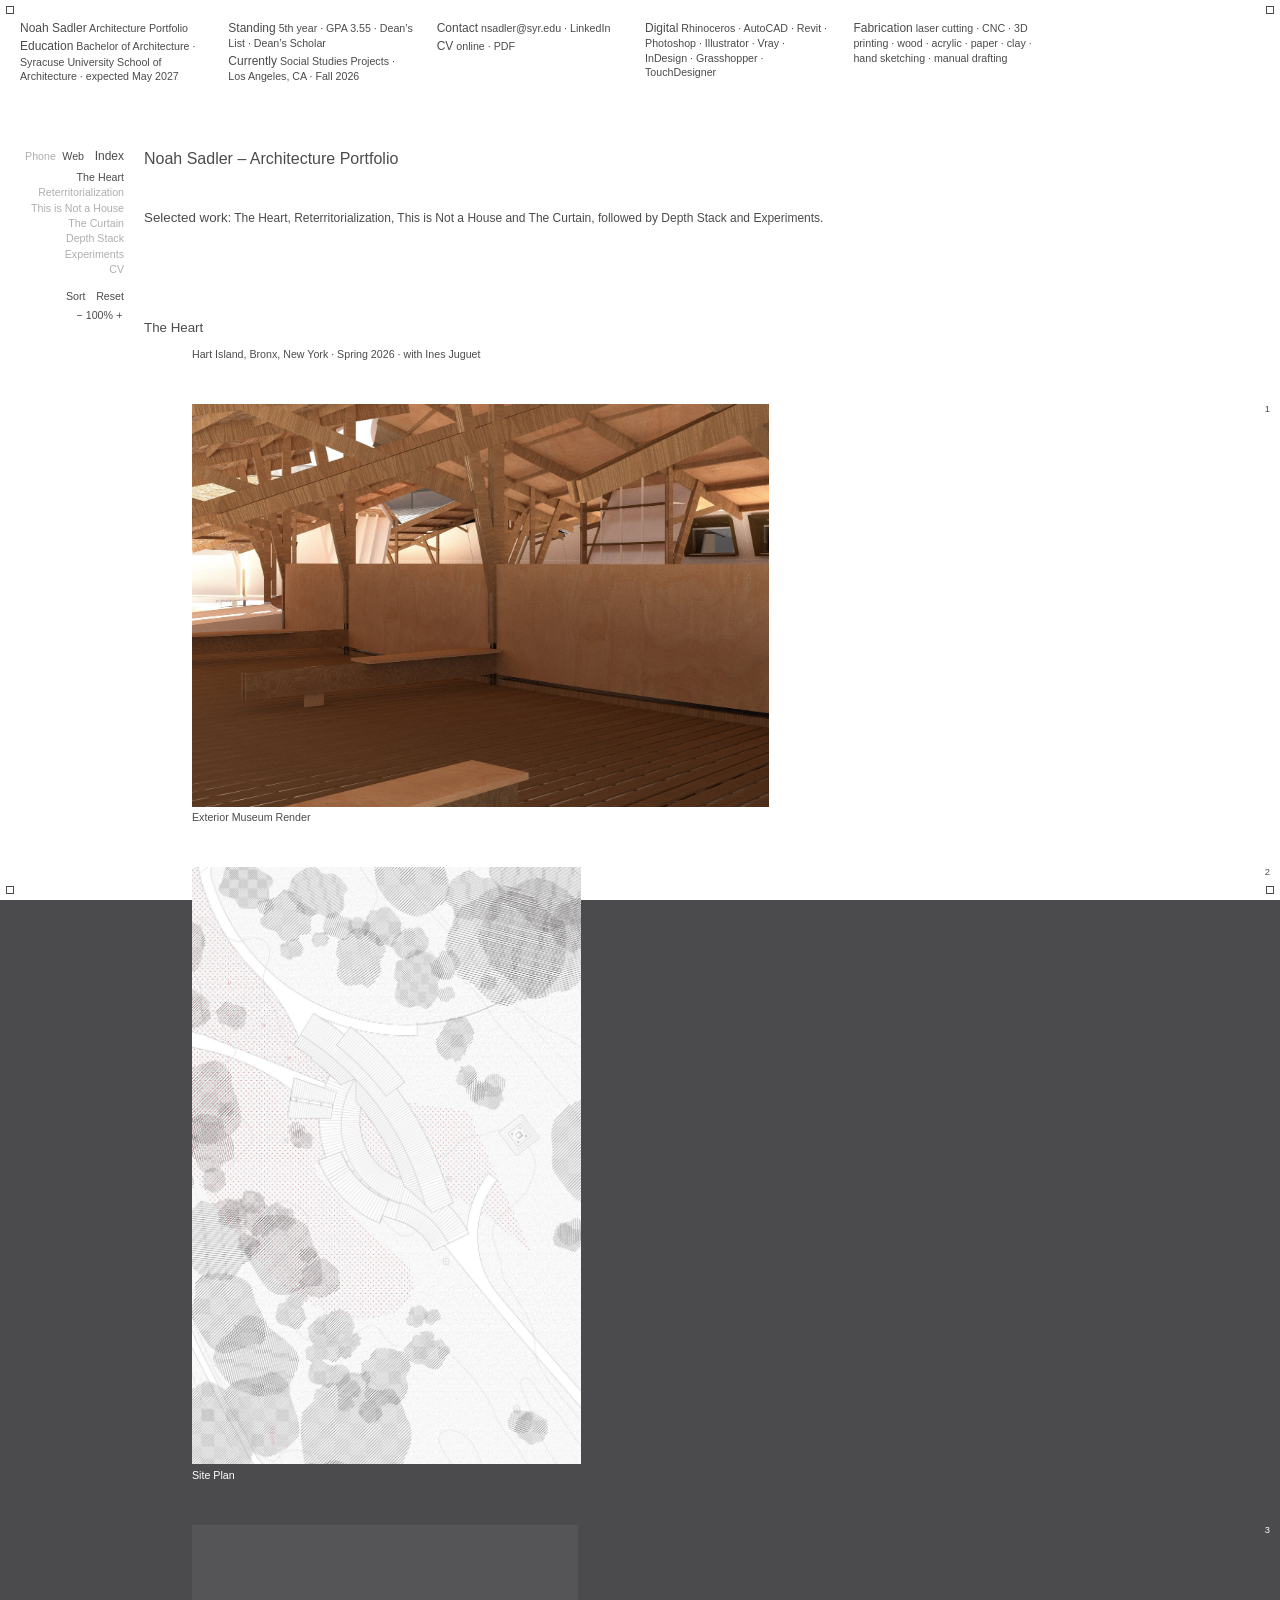
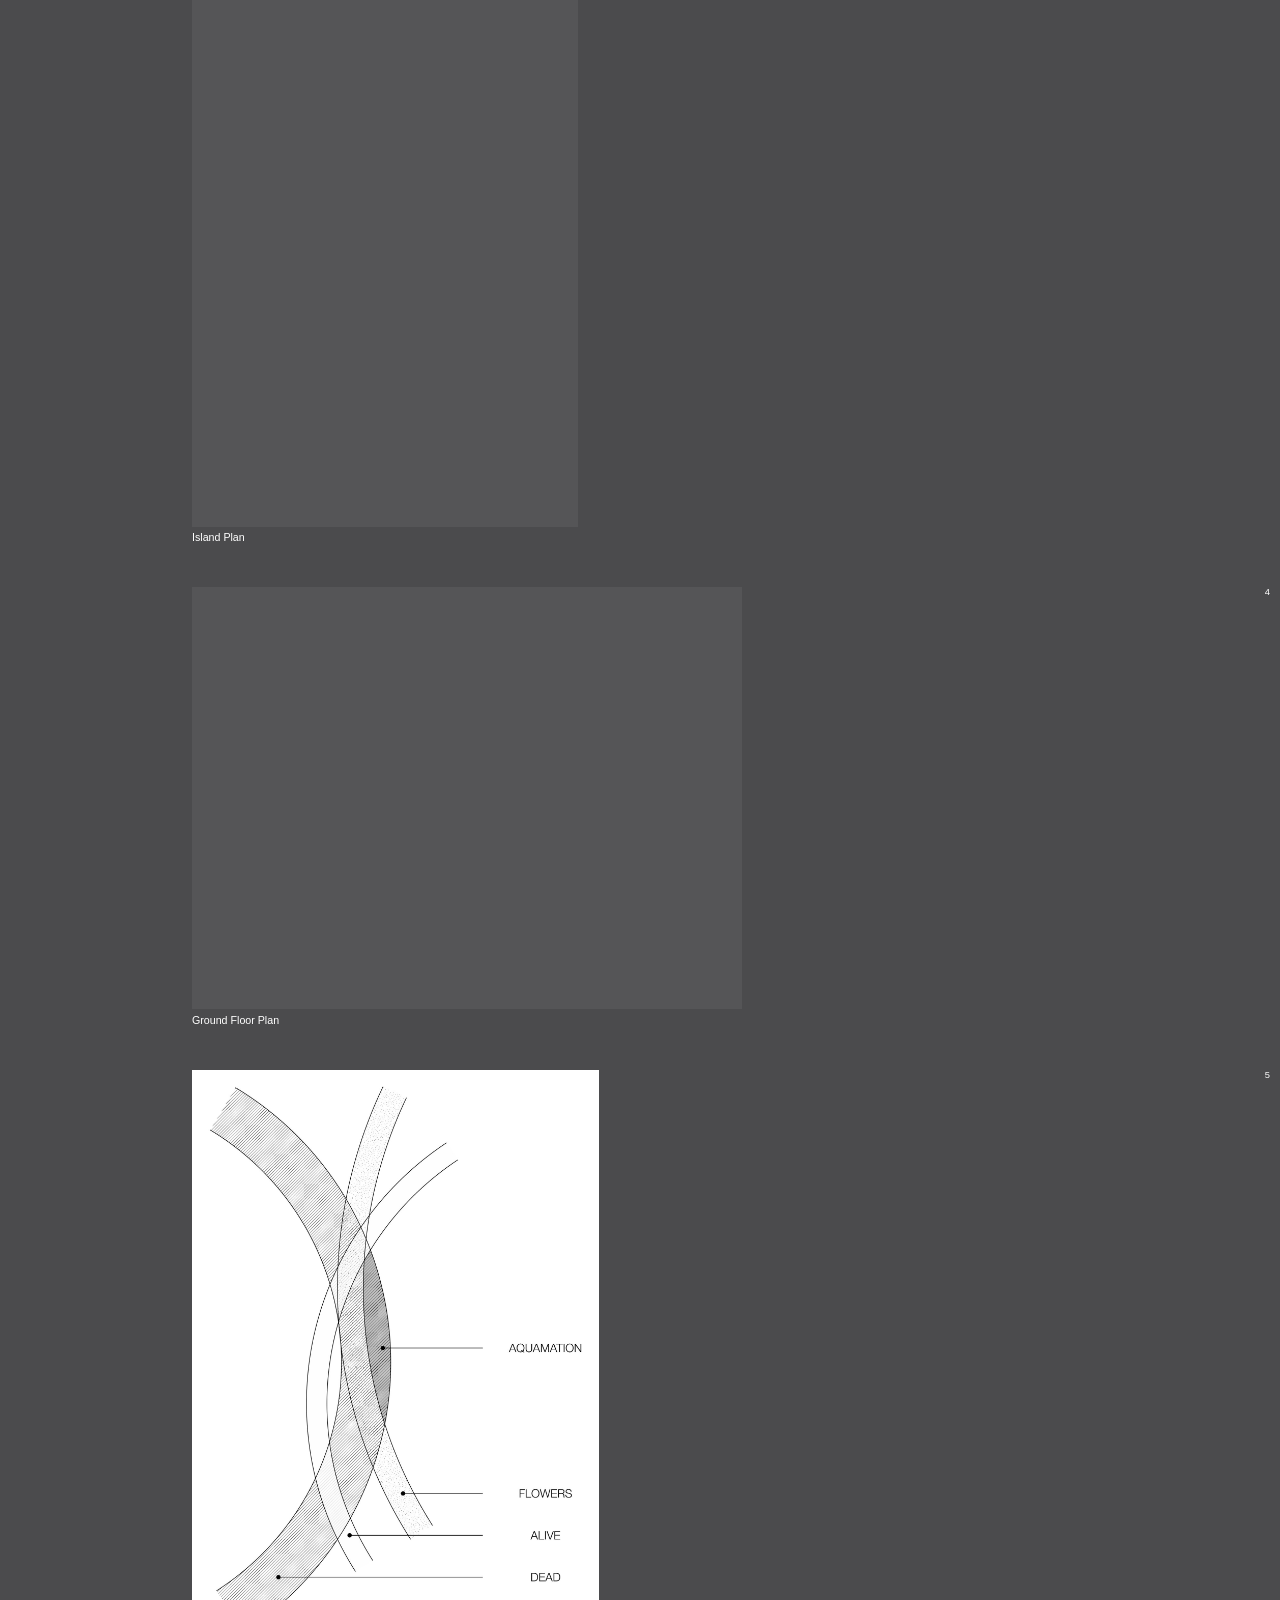
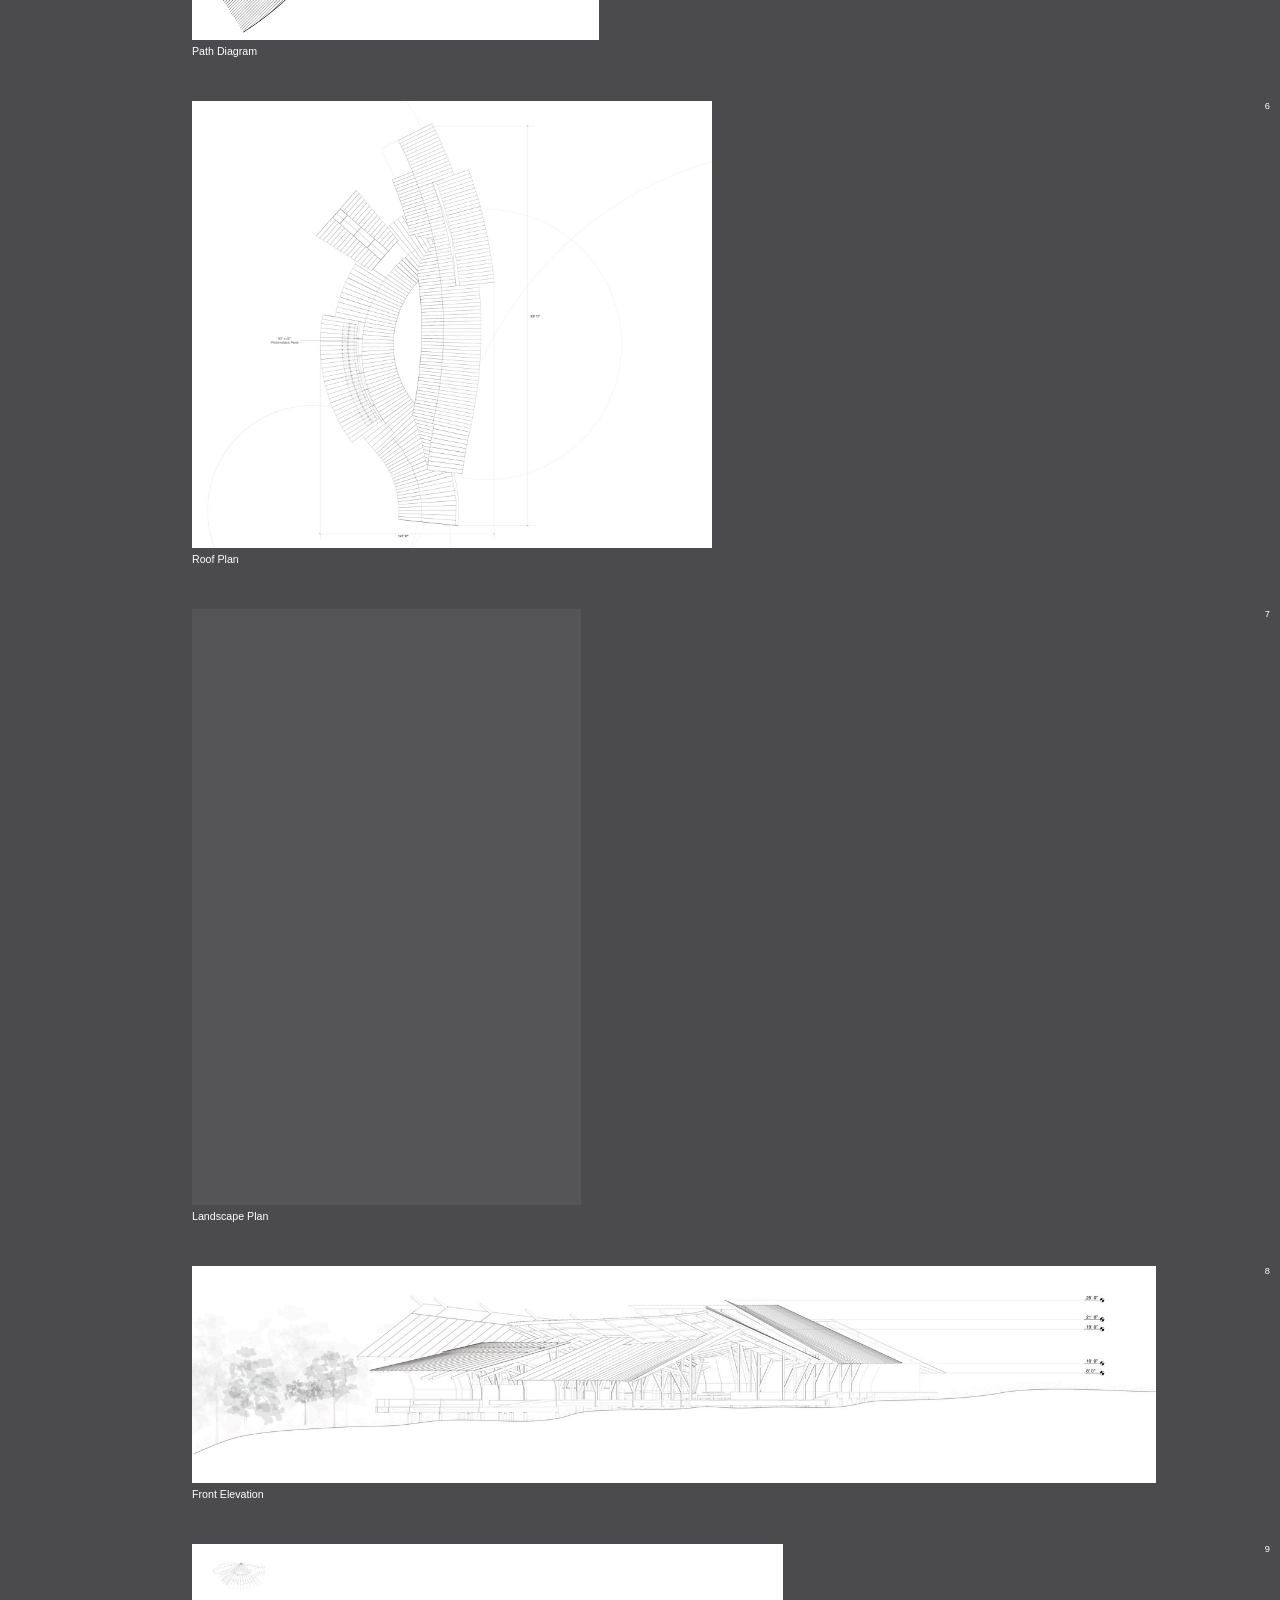
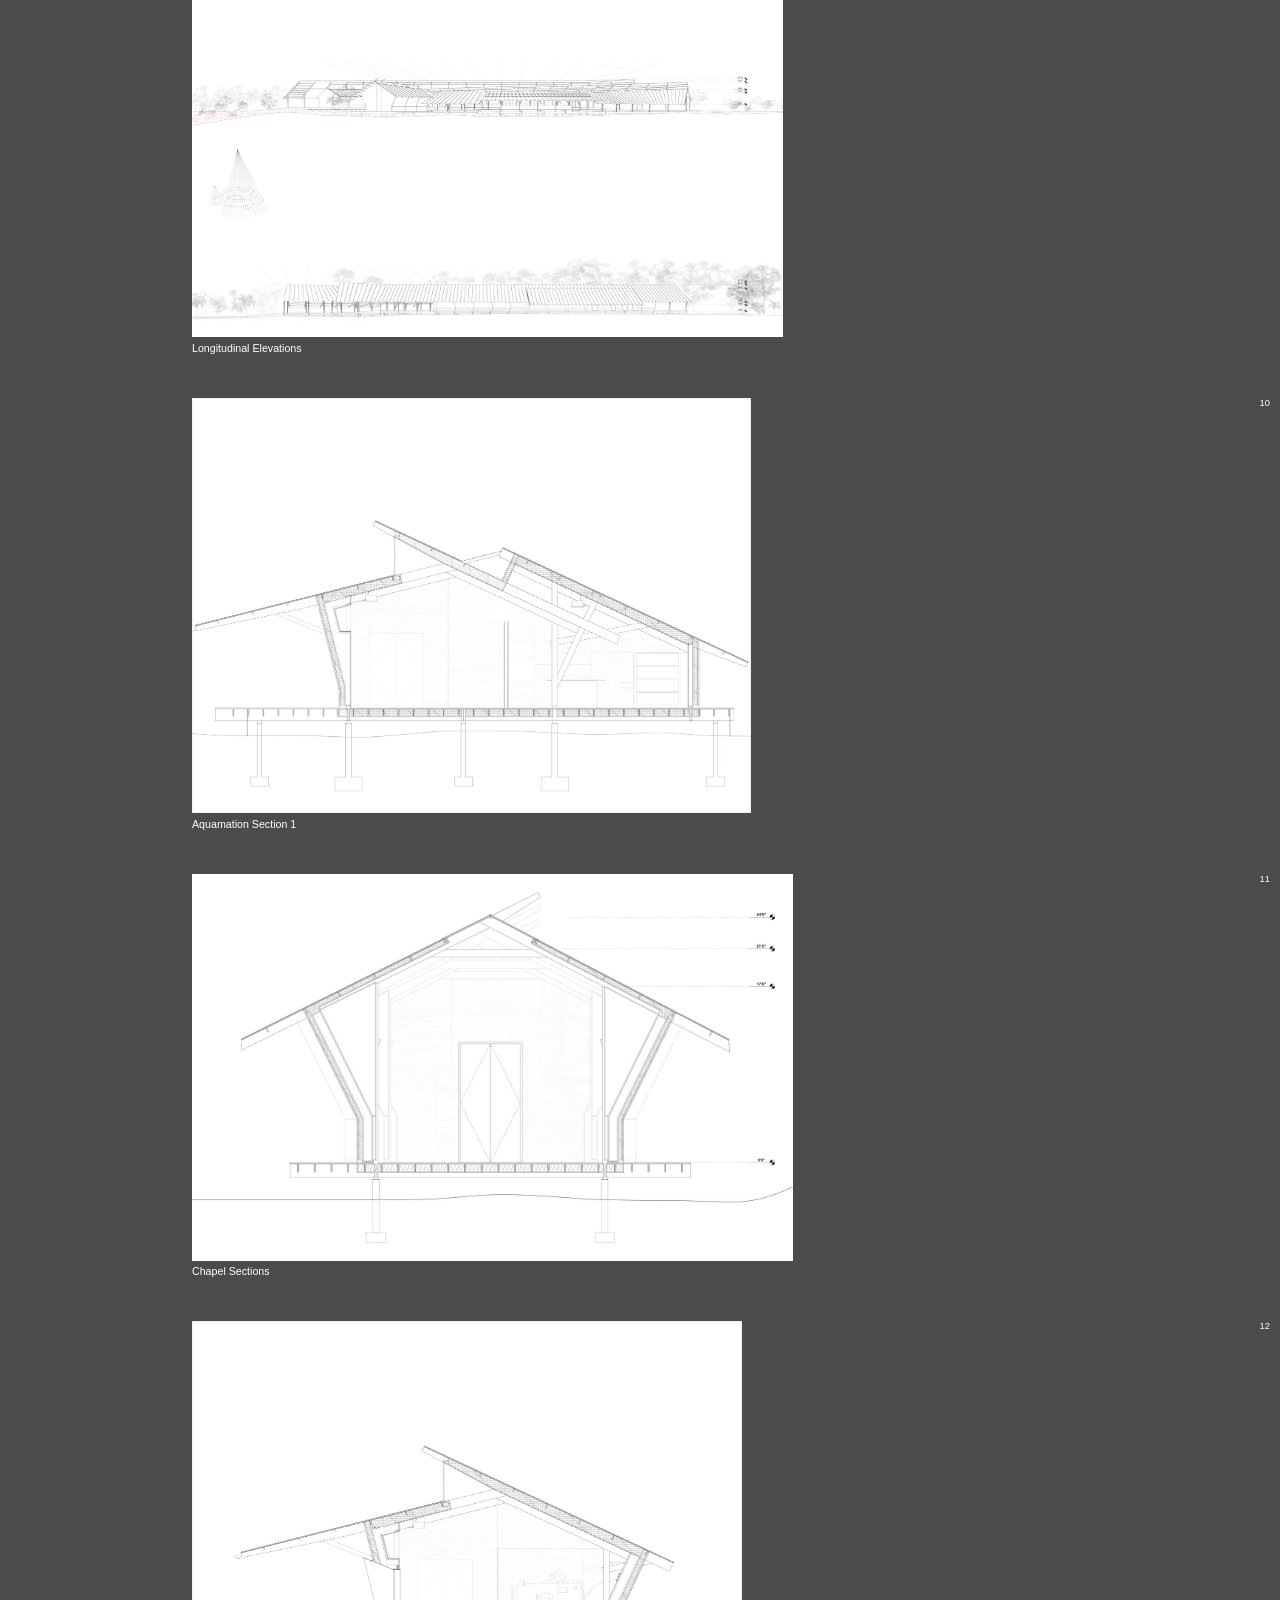
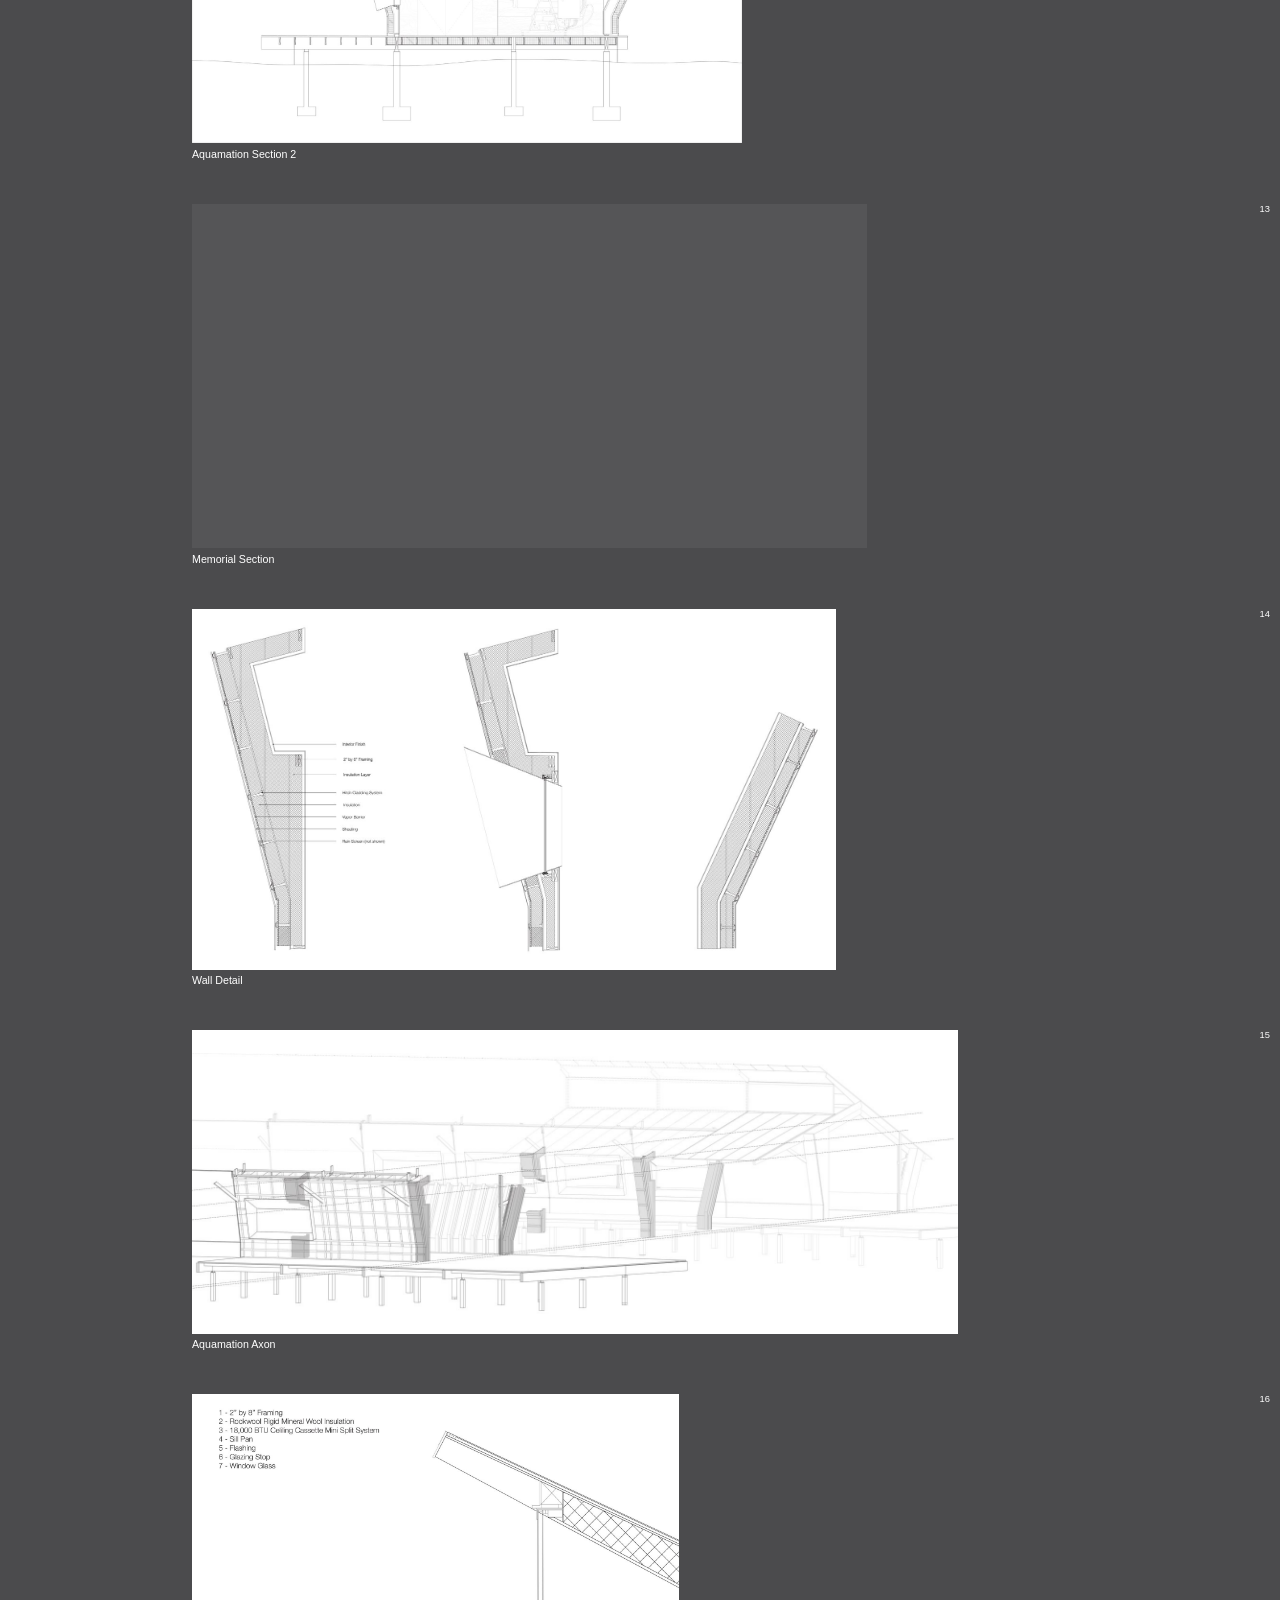
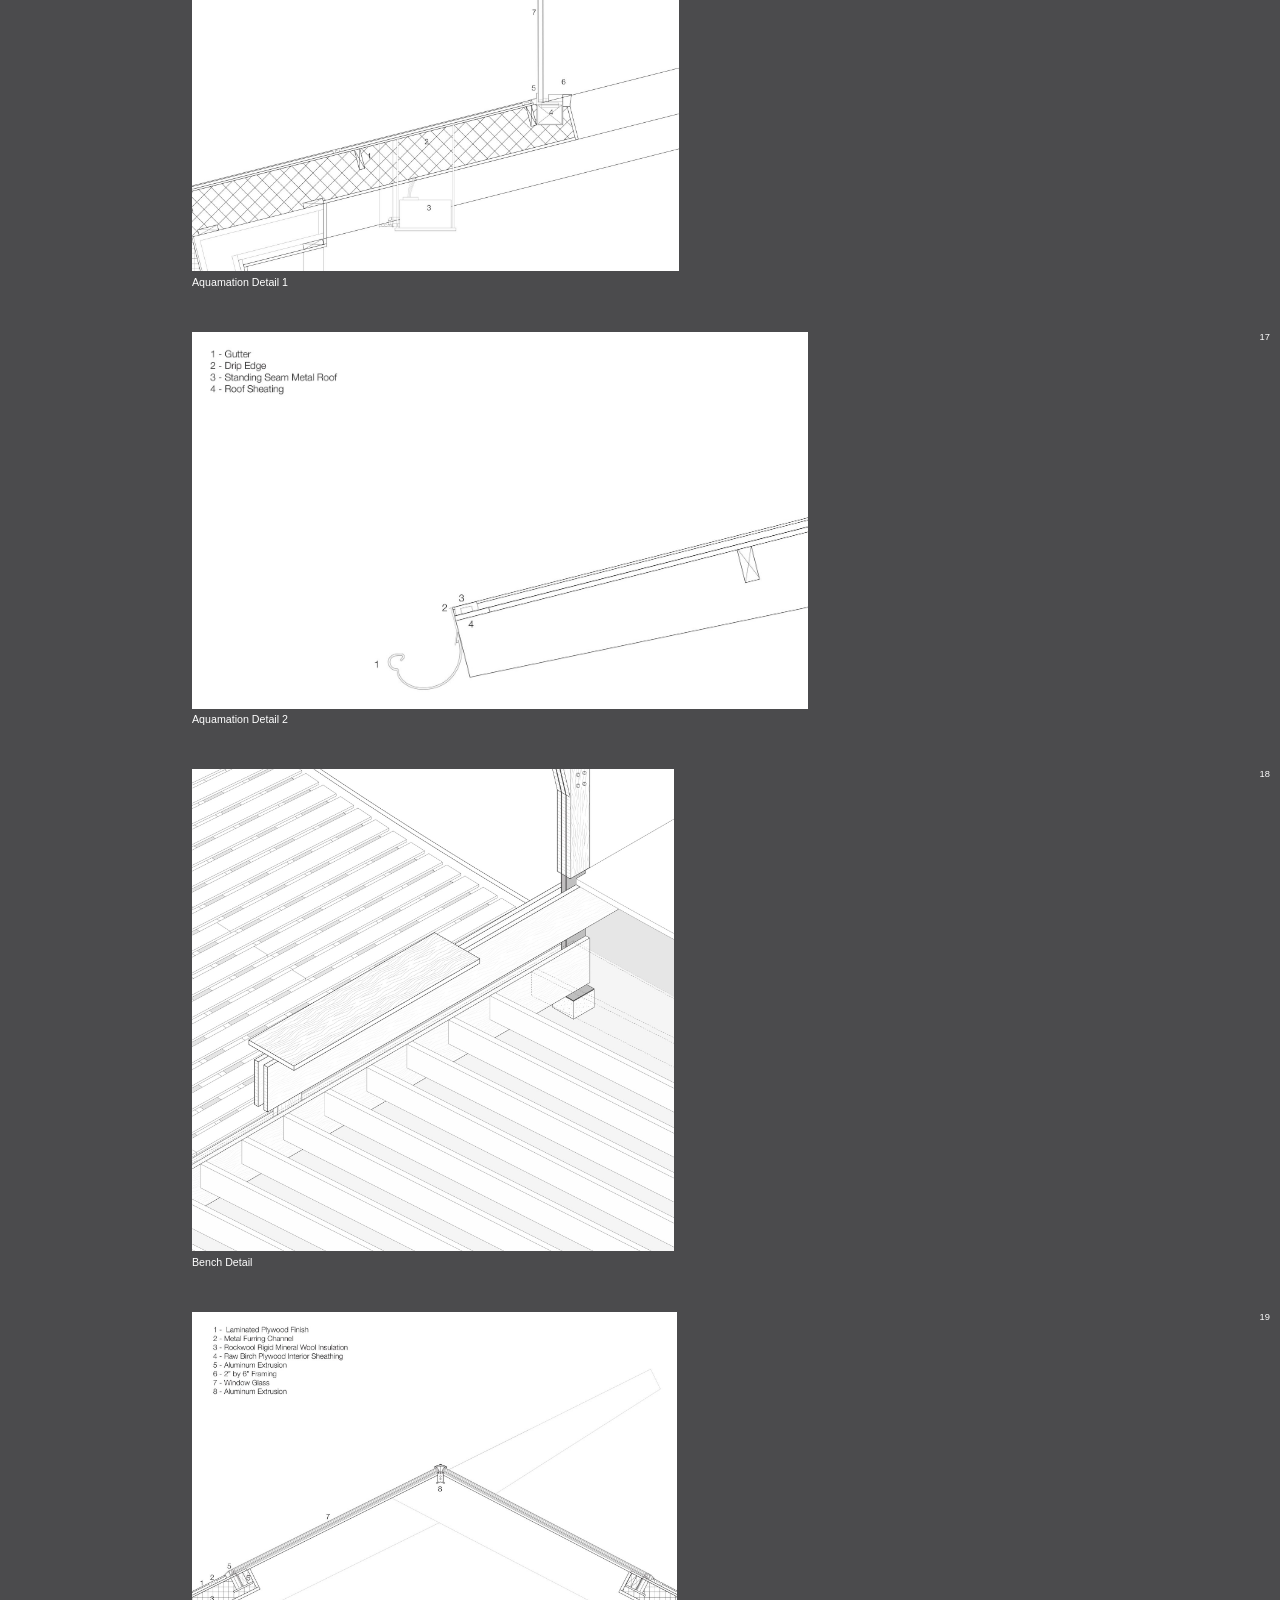
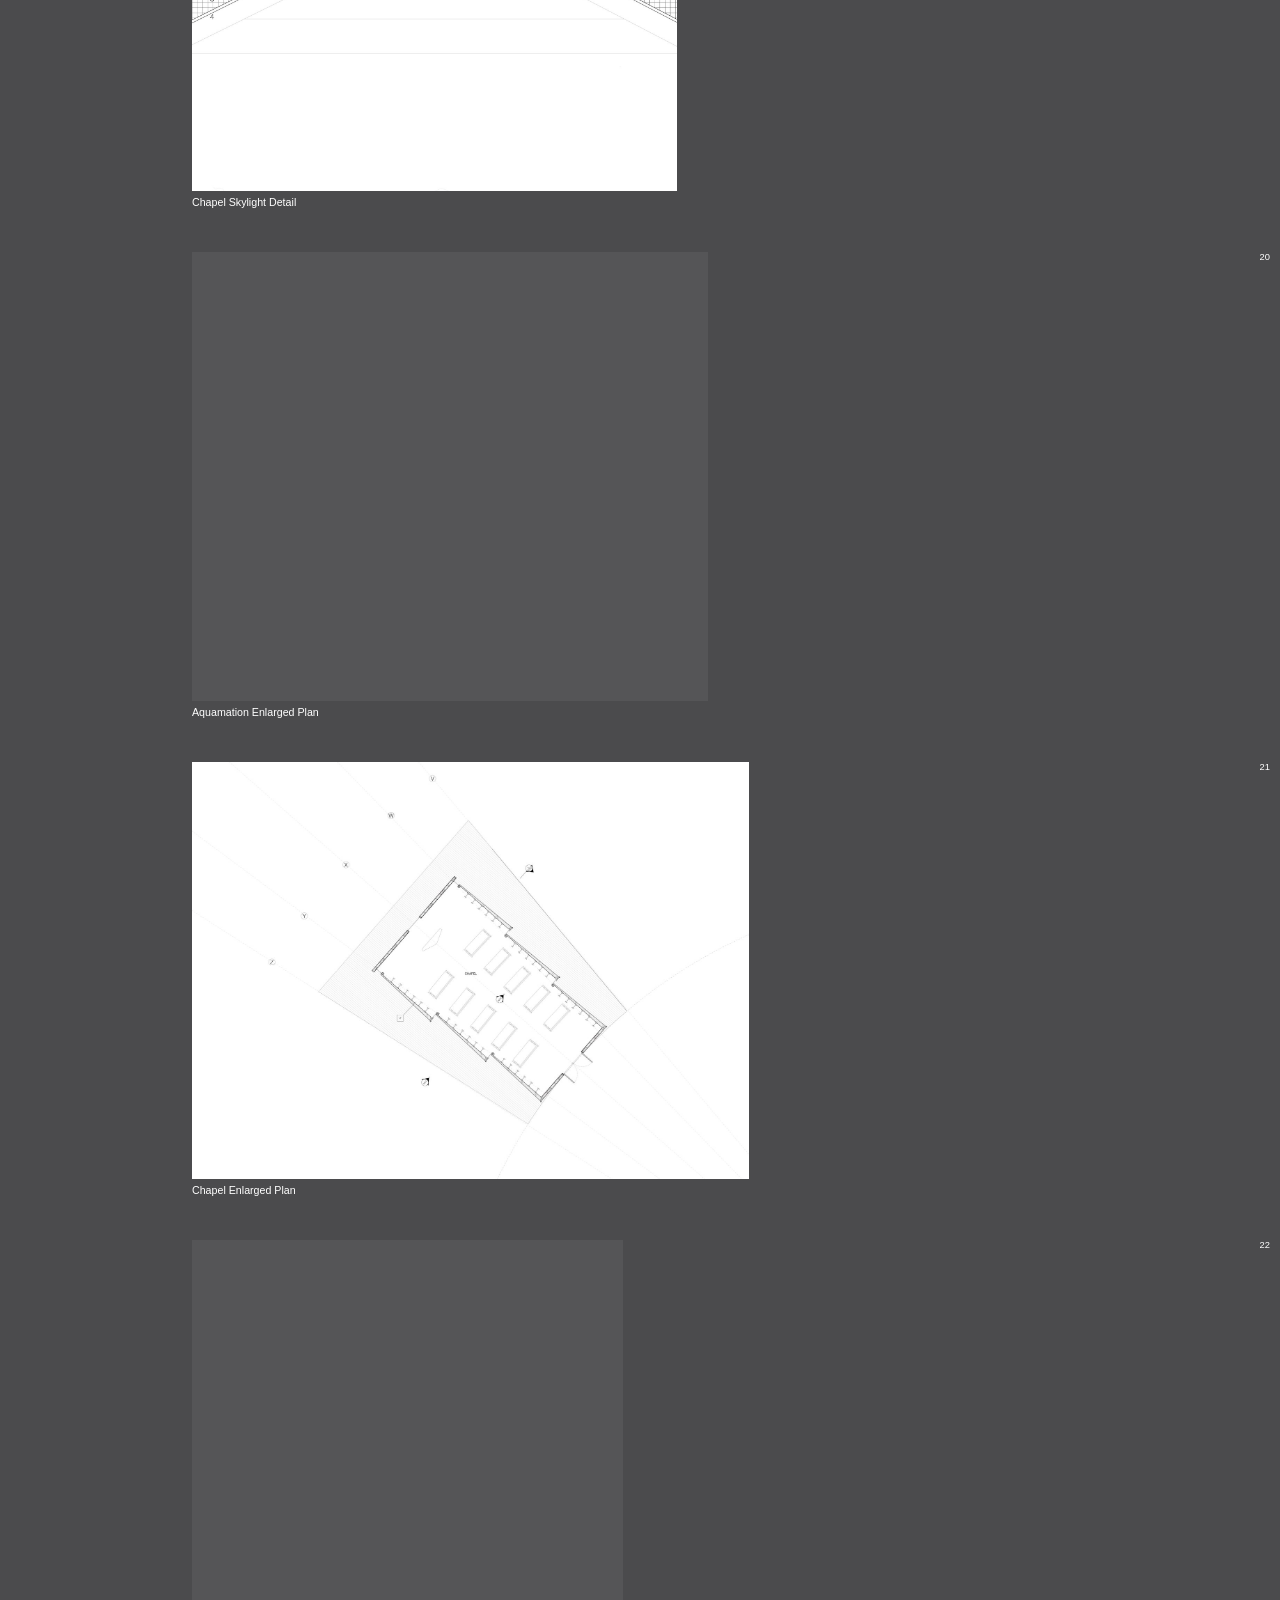
==== commit 43ca0111: "Intro line: capitalize Experiments Co-Authored-By: Claude Opus 5.5 <noreply@anthropic.com>" ====
--- a/index.html
+++ b/index.html
@@ -22,7 +22,7 @@
 </header>
 <nav id="index" aria-label="Index"><div class="inner"><div class="head"><a class="lead" href="index.html#top" title="Back to the top">Index</a><span class="view" role="group" aria-label="Version"><button type="button" data-view="phone">Phone</button><button type="button" data-view="web">Web</button></span></div><a href="index.html#the-heart">The Heart</a><a href="index.html#reterritorialization">Reterritorialization</a><a href="index.html#this-is-not-a-house">This is Not a House</a><a href="index.html#the-curtain">The Curtain</a><a href="index.html#depth-stack">Depth Stack</a><a href="index.html#experiments">Experiments</a><a href="cv.html">CV</a><span class="acts"><button type="button" class="sort" title="Put every image back in order">Sort</button><button type="button" class="reset" title="Back to how the site opens">Reset</button></span><span class="scale" title="Scale the page down to see more of it at once (or Alt + scroll)"><button type="button" class="zo" aria-label="Scale down">−</button><span class="zv">100%</span><button type="button" class="zi" aria-label="Scale up">+</button></span></div></nav>
 <main>
-<h1>Noah Sadler – Architecture Portfolio</h1><p class="sec intro"><strong class="lead">Selected work</strong>: <a href="#the-heart">The Heart</a>, <a href="#reterritorialization">Reterritorialization</a>, <a href="#this-is-not-a-house">This is Not a House</a> and <a href="#the-curtain">The Curtain</a>, followed by <a href="#depth-stack">Depth Stack</a> and <a href="#experiments">experiments</a>.</p><section id="the-heart"><p class="sec"><strong class="lead">The Heart</strong> </p><p class="facts">Hart Island, Bronx, New York · Spring 2026 · with Ines Juguet</p><figure data-n="1" data-full="full/01_the-heart/24_exterior-museum-render.jpg" style="--ar:1.4350"><img src="img/01_the-heart/24_exterior-museum-render.jpg" width="1600" height="1115" alt="Exterior Museum Render" loading="lazy" decoding="async"><figcaption>Exterior Museum Render<span class="cite"> <a href="full/01_the-heart/24_exterior-museum-render.jpg" target="_blank" rel="noopener">1</a></span></figcaption></figure><figure data-n="2" data-full="full/01_the-heart/01_site-plan.jpg" style="--ar:0.6523"><img src="img/01_the-heart/01_site-plan.jpg" width="1600" height="2453" alt="Site Plan" loading="lazy" decoding="async"><figcaption>Site Plan<span class="cite"> <a href="full/01_the-heart/01_site-plan.jpg" target="_blank" rel="noopener">2</a></span></figcaption></figure><figure data-n="3" data-full="full/01_the-heart/02_island-plan.jpg" style="--ar:0.6410"><img src="img/01_the-heart/02_island-plan.jpg" width="1600" height="2496" alt="Island Plan" loading="lazy" decoding="async"><figcaption>Island Plan<span class="cite"> <a href="full/01_the-heart/02_island-plan.jpg" target="_blank" rel="noopener">3</a></span></figcaption></figure><figure data-n="4" data-full="full/01_the-heart/04_ground-floor-plan.jpg" style="--ar:1.3040"><img src="img/01_the-heart/04_ground-floor-plan.jpg" width="1600" height="1227" alt="Ground Floor Plan" loading="lazy" decoding="async"><figcaption>Ground Floor Plan<span class="cite"> <a href="full/01_the-heart/04_ground-floor-plan.jpg" target="_blank" rel="noopener">4</a></span></figcaption></figure><figure data-n="5" data-full="full/01_the-heart/03_path-diagram.jpg" style="--ar:0.7146"><img src="img/01_the-heart/03_path-diagram.jpg" width="1600" height="2239" alt="Path Diagram" loading="lazy" decoding="async"><figcaption>Path Diagram<span class="cite"> <a href="full/01_the-heart/03_path-diagram.jpg" target="_blank" rel="noopener">5</a></span></figcaption></figure><figure data-n="6" data-full="full/01_the-heart/05_roof-plan.jpg" style="--ar:1.1628"><img src="img/01_the-heart/05_roof-plan.jpg" width="1600" height="1376" alt="Roof Plan" loading="lazy" decoding="async"><figcaption>Roof Plan<span class="cite"> <a href="full/01_the-heart/05_roof-plan.jpg" target="_blank" rel="noopener">6</a></span></figcaption></figure><figure data-n="7" data-full="full/01_the-heart/06_landscape-plan.jpg" style="--ar:0.6523"><img src="img/01_the-heart/06_landscape-plan.jpg" width="1600" height="2453" alt="Landscape Plan" loading="lazy" decoding="async"><figcaption>Landscape Plan<span class="cite"> <a href="full/01_the-heart/06_landscape-plan.jpg" target="_blank" rel="noopener">7</a></span></figcaption></figure><figure data-n="8" data-full="full/01_the-heart/07_front-elevation.jpg" style="--ar:4.4321"><img src="img/01_the-heart/07_front-elevation.jpg" width="1600" height="361" alt="Front Elevation" loading="lazy" decoding="async"><figcaption>Front Elevation<span class="cite"> <a href="full/01_the-heart/07_front-elevation.jpg" target="_blank" rel="noopener">8</a></span></figcaption></figure><figure data-n="9" data-full="full/01_the-heart/08_longitudinal-elevations.jpg" style="--ar:1.5023"><img src="img/01_the-heart/08_longitudinal-elevations.jpg" width="1600" height="1065" alt="Longitudinal Elevations" loading="lazy" decoding="async"><figcaption>Longitudinal Elevations<span class="cite"> <a href="full/01_the-heart/08_longitudinal-elevations.jpg" target="_blank" rel="noopener">9</a></span></figcaption></figure><figure data-n="10" data-full="full/01_the-heart/09_aquamation-section-1.jpg" style="--ar:1.3479"><img src="img/01_the-heart/09_aquamation-section-1.jpg" width="1600" height="1187" alt="Aquamation Section 1" loading="lazy" decoding="async"><figcaption>Aquamation Section 1<span class="cite"> <a href="full/01_the-heart/09_aquamation-section-1.jpg" target="_blank" rel="noopener">10</a></span></figcaption></figure><figure data-n="11" data-full="full/01_the-heart/11_chapel-sections.jpg" style="--ar:1.5534"><img src="img/01_the-heart/11_chapel-sections.jpg" width="1600" height="1030" alt="Chapel Sections" loading="lazy" decoding="async"><figcaption>Chapel Sections<span class="cite"> <a href="full/01_the-heart/11_chapel-sections.jpg" target="_blank" rel="noopener">11</a></span></figcaption></figure><figure data-n="12" data-full="full/01_the-heart/10_aquamation-section-2.jpg" style="--ar:1.3040"><img src="img/01_the-heart/10_aquamation-section-2.jpg" width="1600" height="1227" alt="Aquamation Section 2" loading="lazy" decoding="async"><figcaption>Aquamation Section 2<span class="cite"> <a href="full/01_the-heart/10_aquamation-section-2.jpg" target="_blank" rel="noopener">12</a></span></figcaption></figure><figure data-n="13" data-full="full/01_the-heart/12_memorial-section.jpg" style="--ar:1.9632"><img src="img/01_the-heart/12_memorial-section.jpg" width="1600" height="815" alt="Memorial Section" loading="lazy" decoding="async"><figcaption>Memorial Section<span class="cite"> <a href="full/01_the-heart/12_memorial-section.jpg" target="_blank" rel="noopener">13</a></span></figcaption></figure><figure data-n="14" data-full="full/01_the-heart/13_wall-detail.jpg" style="--ar:1.7837"><img src="img/01_the-heart/13_wall-detail.jpg" width="1600" height="897" alt="Wall Detail" loading="lazy" decoding="async"><figcaption>Wall Detail<span class="cite"> <a href="full/01_the-heart/13_wall-detail.jpg" target="_blank" rel="noopener">14</a></span></figcaption></figure><figure data-n="15" data-full="full/01_the-heart/14_aquamation-axon.jpg" style="--ar:2.5237"><img src="img/01_the-heart/14_aquamation-axon.jpg" width="1600" height="634" alt="Aquamation Axon" loading="lazy" decoding="async"><figcaption>Aquamation Axon<span class="cite"> <a href="full/01_the-heart/14_aquamation-axon.jpg" target="_blank" rel="noopener">15</a></span></figcaption></figure><figure data-n="16" data-full="full/01_the-heart/15_aquamation-detail-1.jpg" style="--ar:1.0230"><img src="img/01_the-heart/15_aquamation-detail-1.jpg" width="1600" height="1564" alt="Aquamation Detail 1" loading="lazy" decoding="async"><figcaption>Aquamation Detail 1<span class="cite"> <a href="full/01_the-heart/15_aquamation-detail-1.jpg" target="_blank" rel="noopener">16</a></span></figcaption></figure><figure data-n="17" data-full="full/01_the-heart/16_aquamation-detail-2.jpg" style="--ar:1.6343"><img src="img/01_the-heart/16_aquamation-detail-2.jpg" width="1600" height="979" alt="Aquamation Detail 2" loading="lazy" decoding="async"><figcaption>Aquamation Detail 2<span class="cite"> <a href="full/01_the-heart/16_aquamation-detail-2.jpg" target="_blank" rel="noopener">17</a></span></figcaption></figure><figure data-n="18" data-full="full/01_the-heart/18_bench-detail.jpg" style="--ar:1.0000"><img src="img/01_the-heart/18_bench-detail.jpg" width="1600" height="1600" alt="Bench Detail" loading="lazy" decoding="async"><figcaption>Bench Detail<span class="cite"> <a href="full/01_the-heart/18_bench-detail.jpg" target="_blank" rel="noopener">18</a></span></figcaption></figure><figure data-n="19" data-full="full/01_the-heart/17_chapel-skylight-detail.jpg" style="--ar:1.0127"><img src="img/01_the-heart/17_chapel-skylight-detail.jpg" width="1600" height="1580" alt="Chapel Skylight Detail" loading="lazy" decoding="async"><figcaption>Chapel Skylight Detail<span class="cite"> <a href="full/01_the-heart/17_chapel-skylight-detail.jpg" target="_blank" rel="noopener">19</a></span></figcaption></figure><figure data-n="20" data-full="full/01_the-heart/19_aquamation-enlarged-plan.jpg" style="--ar:1.1486"><img src="img/01_the-heart/19_aquamation-enlarged-plan.jpg" width="1600" height="1393" alt="Aquamation Enlarged Plan" loading="lazy" decoding="async"><figcaption>Aquamation Enlarged Plan<span class="cite"> <a href="full/01_the-heart/19_aquamation-enlarged-plan.jpg" target="_blank" rel="noopener">20</a></span></figcaption></figure><figure data-n="21" data-full="full/01_the-heart/20_chapel-enlarged-plan.jpg" style="--ar:1.3367"><img src="img/01_the-heart/20_chapel-enlarged-plan.jpg" width="1600" height="1197" alt="Chapel Enlarged Plan" loading="lazy" decoding="async"><figcaption>Chapel Enlarged Plan<span class="cite"> <a href="full/01_the-heart/20_chapel-enlarged-plan.jpg" target="_blank" rel="noopener">21</a></span></figcaption></figure><figure data-n="22" data-full="full/01_the-heart/22_museum-interior-section.jpg" style="--ar:0.8008"><img src="img/01_the-heart/22_museum-interior-section.jpg" width="1600" height="1998" alt="Museum Interior Section" loading="lazy" decoding="async"><figcaption>Museum Interior Section<span class="cite"> <a href="full/01_the-heart/22_museum-interior-section.jpg" target="_blank" rel="noopener">22</a></span></figcaption></figure><figure data-n="23" data-full="full/01_the-heart/21_museum-plan.jpg" style="--ar:1.3367"><img src="img/01_the-heart/21_museum-plan.jpg" width="1600" height="1197" alt="Museum Plan" loading="lazy" decoding="async"><figcaption>Museum Plan<span class="cite"> <a href="full/01_the-heart/21_museum-plan.jpg" target="_blank" rel="noopener">23</a></span></figcaption></figure><figure data-n="24" data-full="full/01_the-heart/23_interior-elevations.jpg" style="--ar:1.6667"><img src="img/01_the-heart/23_interior-elevations.jpg" width="1600" height="960" alt="Interior Elevations" loading="lazy" decoding="async"><figcaption>Interior Elevations<span class="cite"> <a href="full/01_the-heart/23_interior-elevations.jpg" target="_blank" rel="noopener">24</a></span></figcaption></figure><figure data-n="25" data-full="full/01_the-heart/25_interior-render.jpg" style="--ar:1.4350"><img src="img/01_the-heart/25_interior-render.jpg" width="1600" height="1115" alt="Interior Render" loading="lazy" decoding="async"><figcaption>Interior Render<span class="cite"> <a href="full/01_the-heart/25_interior-render.jpg" target="_blank" rel="noopener">25</a></span></figcaption></figure><figure data-n="26" data-full="full/01_the-heart/29_bay-1-sections.jpg" style="--ar:1.4692"><img src="img/01_the-heart/29_bay-1-sections.jpg" width="1600" height="1089" alt="Bay 1 Sections" loading="lazy" decoding="async"><figcaption>Bay 1 Sections<span class="cite"> <a href="full/01_the-heart/29_bay-1-sections.jpg" target="_blank" rel="noopener">26</a></span></figcaption></figure><figure data-n="27" data-full="full/01_the-heart/28_structural-plan.jpg" style="--ar:1.3289"><img src="img/01_the-heart/28_structural-plan.jpg" width="1600" height="1204" alt="Structural Plan" loading="lazy" decoding="async"><figcaption>Structural Plan<span class="cite"> <a href="full/01_the-heart/28_structural-plan.jpg" target="_blank" rel="noopener">27</a></span></figcaption></figure></section><section id="reterritorialization"><p class="sec"><strong class="lead">Reterritorialization</strong> proposes an assemblage and process for adaptive reuse modules to deterritorialize neglected spaces. Influenced by Deleuze and Guattari’s concept of territorialization, deterritorialization and reterritorialization. In Deptford increased gentrification is a product of territorialization. Identifying construction waste around the area and the prevalence of “meanwhile” space throughout London, we looked to speculate on the process of decentralizing development as means of taking back space for ecology and community.</p><p class="facts">Deptford, London, England · Fall 2025 · with Rowan Liu, Sylvia Liu and Isabella Mansfield · Rhino 3D, Vray, Adobe Illustrator and Adobe Photoshop</p><figure data-n="28" data-full="full/02_reterritorialization/02_render.jpg" style="--ar:2.0000"><img src="img/02_reterritorialization/02_render.jpg" width="1600" height="800" alt="Render" loading="lazy" decoding="async"><figcaption>Render<span class="cite"> <a href="full/02_reterritorialization/02_render.jpg" target="_blank" rel="noopener">28</a></span></figcaption></figure><figure data-n="29" data-full="full/02_reterritorialization/01_long-elevation.jpg" style="--ar:5.2117"><img src="img/02_reterritorialization/01_long-elevation.jpg" width="1600" height="307" alt="Long Elevation" loading="lazy" decoding="async"><figcaption>Long Elevation<span class="cite"> <a href="full/02_reterritorialization/01_long-elevation.jpg" target="_blank" rel="noopener">29</a></span></figcaption></figure><figure data-n="30" data-full="full/02_reterritorialization/04_detail-section.jpg" style="--ar:1.3925"><img src="img/02_reterritorialization/04_detail-section.jpg" width="1600" height="1149" alt="Detail Section, 1:80" loading="lazy" decoding="async"><figcaption>Detail Section, 1:80<span class="cite"> <a href="full/02_reterritorialization/04_detail-section.jpg" target="_blank" rel="noopener">30</a></span></figcaption></figure><figure data-n="31" data-full="full/02_reterritorialization/03_detail-elevation.jpg" style="--ar:1.4639"><img src="img/02_reterritorialization/03_detail-elevation.jpg" width="1600" height="1093" alt="Detail Elevation, 1:80" loading="lazy" decoding="async"><figcaption>Detail Elevation, 1:80<span class="cite"> <a href="full/02_reterritorialization/03_detail-elevation.jpg" target="_blank" rel="noopener">31</a></span></figcaption></figure></section><section id="this-is-not-a-house"><p class="sec"><strong class="lead">This is Not a House</strong> on the former colonial agricultural village, Centro II Sassu, families of the former inhabitants continue living in the blind eye of the government. We decided to exercise the continued use of the site by reclaiming the directors house. This process and proposal attempts to destroy the modern house, the machine for living and reproducing that many still live in today. Introduced initially by Albert Kahn through the open floor plan and Le Corbusier through l’Esprit Nouveau, today the modern house acts as a suppressant of identity and culture. Acknowledging Walter Benjamin’s “Destructive Character” this scheme proposes a process of deconstruction and reconstruction. Through deconstruction, a sensibility of the existing materials can be developed for reuse, then reconstruction of a personalized isolated house for its inhabitants outside of the modern machine is possible. Intending to create a familiarity for its residents at a personal level while simultaneously developing an unfamiliarity for everyone else. Pushing to destroy the repetitive program typologies of modernist houses, each program opposes its significant element, that which helps maintain its systematized control. In this case, the focus is the notion of the housewife in the kitchen, privacy in the bathroom, gathering in the living room, and the nuclear family in the bedroom.</p><p>This is not a house.</p><p class="facts">Centro II Sassu, Arborea, Sardegna · Spring 2025 · with Sam Wiseman and Samantha Greenberg · Rhino 3D, Vray, Adobe Illustrator and Adobe Photoshop</p><figure data-n="32" data-full="full/03_this-is-not-a-house/07_reassembly.jpg" style="--ar:1.4147"><img src="img/03_this-is-not-a-house/07_reassembly.jpg" width="1600" height="1131" alt="Reassembly" loading="lazy" decoding="async"><figcaption>Reassembly<span class="cite"> <a href="full/03_this-is-not-a-house/07_reassembly.jpg" target="_blank" rel="noopener">32</a></span></figcaption></figure><figure data-n="33" data-full="full/03_this-is-not-a-house/01_reassembly-collage.jpg" style="--ar:1.5009"><img src="img/03_this-is-not-a-house/01_reassembly-collage.jpg" width="1600" height="1066" alt="Reassembly Collage" loading="lazy" decoding="async"><figcaption>Reassembly Collage<span class="cite"> <a href="full/03_this-is-not-a-house/01_reassembly-collage.jpg" target="_blank" rel="noopener">33</a></span></figcaption></figure><figure data-n="34" data-full="full/03_this-is-not-a-house/02_kitchen.jpg" style="--ar:0.7070"><img src="img/03_this-is-not-a-house/02_kitchen.jpg" width="1600" height="2263" alt="Kitchen" loading="lazy" decoding="async"><figcaption>Kitchen<span class="cite"> <a href="full/03_this-is-not-a-house/02_kitchen.jpg" target="_blank" rel="noopener">34</a></span></figcaption></figure><figure data-n="35" data-full="full/03_this-is-not-a-house/04_living-room.jpg" style="--ar:0.7070"><img src="img/03_this-is-not-a-house/04_living-room.jpg" width="1600" height="2263" alt="Living Room" loading="lazy" decoding="async"><figcaption>Living Room<span class="cite"> <a href="full/03_this-is-not-a-house/04_living-room.jpg" target="_blank" rel="noopener">35</a></span></figcaption></figure><figure data-n="36" data-full="full/03_this-is-not-a-house/03_bathroom.jpg" style="--ar:0.7070"><img src="img/03_this-is-not-a-house/03_bathroom.jpg" width="1600" height="2263" alt="Bathroom" loading="lazy" decoding="async"><figcaption>Bathroom<span class="cite"> <a href="full/03_this-is-not-a-house/03_bathroom.jpg" target="_blank" rel="noopener">36</a></span></figcaption></figure><figure data-n="37" data-full="full/03_this-is-not-a-house/05_bedroom.jpg" style="--ar:0.7070"><img src="img/03_this-is-not-a-house/05_bedroom.jpg" width="1600" height="2263" alt="Bedroom" loading="lazy" decoding="async"><figcaption>Bedroom<span class="cite"> <a href="full/03_this-is-not-a-house/05_bedroom.jpg" target="_blank" rel="noopener">37</a></span></figcaption></figure><figure data-n="38" data-full="full/03_this-is-not-a-house/06_drawings.jpg" style="--ar:1.5296"><img src="img/03_this-is-not-a-house/06_drawings.jpg" width="1600" height="1046" alt="Drawings" loading="lazy" decoding="async"><figcaption>Drawings<span class="cite"> <a href="full/03_this-is-not-a-house/06_drawings.jpg" target="_blank" rel="noopener">38</a></span></figcaption></figure><figure data-n="39" data-full="full/03_this-is-not-a-house/08_disassembly.jpg" style="--ar:1.4147"><img src="img/03_this-is-not-a-house/08_disassembly.jpg" width="1600" height="1131" alt="Disassembly" loading="lazy" decoding="async"><figcaption>Disassembly<span class="cite"> <a href="full/03_this-is-not-a-house/08_disassembly.jpg" target="_blank" rel="noopener">39</a></span></figcaption></figure></section><section id="the-curtain"><p class="sec"><strong class="lead">The Curtain</strong> is a housing complex for multi-generational families, focused on the redevelopment of the urban fabric made possible by the removal of the I-81 viaduct. It aims to accommodate the needs of a family as they grow and change. Each unit houses different states of family. The units allow for flexible program through a series of aggregate fixed systems. They stack and aggregate to create terrace conditions and provide natural lighting for each unit. A corrugated facade drapes over the units connecting the parts to a unified whole.</p><p class="facts">Syracuse, New York · Fall 2024 · Rhino 3D, Adobe Illustrator and Adobe Photoshop</p><figure data-n="40" data-full="full/04_the-curtain/03_sections.jpg" style="--ar:1.4706"><img src="img/04_the-curtain/03_sections.jpg" width="1600" height="1088" alt="Sections and Elevations" loading="lazy" decoding="async"><figcaption>Sections and Elevations<span class="cite"> <a href="full/04_the-curtain/03_sections.jpg" target="_blank" rel="noopener">40</a></span></figcaption></figure><figure data-n="41" data-full="full/04_the-curtain/01_perspectives.jpg" style="--ar:3.0019"><img src="img/04_the-curtain/01_perspectives.jpg" width="1600" height="533" alt="Perspectives" loading="lazy" decoding="async"><figcaption>Perspectives<span class="cite"> <a href="full/04_the-curtain/01_perspectives.jpg" target="_blank" rel="noopener">41</a></span></figcaption></figure><figure data-n="42" data-full="full/04_the-curtain/04_drawing-2.jpg" style="--ar:1.4995"><img src="img/04_the-curtain/04_drawing-2.jpg" width="1600" height="1067" alt="Elevation" loading="lazy" decoding="async"><figcaption>Elevation<span class="cite"> <a href="full/04_the-curtain/04_drawing-2.jpg" target="_blank" rel="noopener">42</a></span></figcaption></figure><figure data-n="43" data-full="full/04_the-curtain/02_plans.jpg" style="--ar:0.9451"><img src="img/04_the-curtain/02_plans.jpg" width="1600" height="1693" alt="Fourth Level Plan and Unit Package" loading="lazy" decoding="async"><figcaption>Fourth Level Plan and Unit Package<span class="cite"> <a href="full/04_the-curtain/02_plans.jpg" target="_blank" rel="noopener">43</a></span></figcaption></figure><figure data-n="44" data-full="full/04_the-curtain/05_model-1.jpg" style="--ar:1.3333"><img src="img/04_the-curtain/05_model-1.jpg" width="1600" height="1200" alt="Model" loading="lazy" decoding="async"><figcaption>Model<span class="cite"> <a href="full/04_the-curtain/05_model-1.jpg" target="_blank" rel="noopener">44</a></span></figcaption></figure><figure data-n="45" data-full="full/04_the-curtain/06_model-2.jpg" style="--ar:1.7817"><img src="img/04_the-curtain/06_model-2.jpg" width="1600" height="898" alt="Model" loading="lazy" decoding="async"><figcaption>Model<span class="cite"> <a href="full/04_the-curtain/06_model-2.jpg" target="_blank" rel="noopener">45</a></span></figcaption></figure></section><section id="depth-stack"><p class="sec"><strong class="lead">Depth Stack</strong> </p><p class="facts">Fall 2026 · Blender, Python, COLMAP, LichtFeld Studio, SuperSplat and TouchDesigner</p><figure data-n="46" data-full="full/05_depth-stack/01_nivola-supersplat-model.jpg" style="--ar:2.0050"><img src="img/05_depth-stack/01_nivola-supersplat-model.jpg" width="1600" height="798" alt="Nivola, Gaussian Splat Model" loading="lazy" decoding="async"><figcaption>Nivola, Gaussian Splat Model<span class="cite"> <a href="full/05_depth-stack/01_nivola-supersplat-model.jpg" target="_blank" rel="noopener">46</a></span></figcaption></figure><figure data-n="47" data-full="full/05_depth-stack/02_forced-splat-capture.jpg" style="--ar:1.6842"><img src="img/05_depth-stack/02_forced-splat-capture.jpg" width="1600" height="950" alt="Nivola, Forced Splat Viewer Capture" loading="lazy" decoding="async"><figcaption>Nivola, Forced Splat Viewer Capture<span class="cite"> <a href="full/05_depth-stack/02_forced-splat-capture.jpg" target="_blank" rel="noopener">47</a></span></figcaption></figure><figure data-n="48" data-full="full/05_depth-stack/03_forced-splat-clip.mp4" style="--ar:1.6842"><video src="media/05_depth-stack/03_forced-splat-clip.mp4" width="1280" height="760" autoplay muted loop playsinline></video><figcaption>Forced Splat, Viewer Recording<span class="cite"> <a href="full/05_depth-stack/03_forced-splat-clip.mp4" target="_blank" rel="noopener">48</a></span></figcaption></figure><figure data-n="49" data-full="full/05_depth-stack/04_forced-splat-preview-1.jpg" style="--ar:2.6667"><img src="img/05_depth-stack/04_forced-splat-preview-1.jpg" width="1600" height="600" alt="Forced Splat, Views" loading="lazy" decoding="async"><figcaption>Forced Splat, Views<span class="cite"> <a href="full/05_depth-stack/04_forced-splat-preview-1.jpg" target="_blank" rel="noopener">49</a></span></figcaption></figure><figure data-n="50" data-full="full/05_depth-stack/05_forced-splat-preview-2.jpg" style="--ar:2.6667"><img src="img/05_depth-stack/05_forced-splat-preview-2.jpg" width="1600" height="600" alt="Forced Splat, Views" loading="lazy" decoding="async"><figcaption>Forced Splat, Views<span class="cite"> <a href="full/05_depth-stack/05_forced-splat-preview-2.jpg" target="_blank" rel="noopener">50</a></span></figcaption></figure><figure data-n="51" data-full="full/05_depth-stack/06_bang-bang.jpg" style="--ar:1.2614"><img src="img/05_depth-stack/06_bang-bang.jpg" width="772" height="612" alt="Bang Bang" loading="lazy" decoding="async"><figcaption>Bang Bang<span class="cite"> <a href="full/05_depth-stack/06_bang-bang.jpg" target="_blank" rel="noopener">51</a></span></figcaption></figure><figure data-n="52" data-full="full/05_depth-stack/07_bangbang.jpg" style="--ar:1.5985"><img src="img/05_depth-stack/07_bangbang.jpg" width="836" height="523" alt="Bang Bang, Point Cloud" loading="lazy" decoding="async"><figcaption>Bang Bang, Point Cloud<span class="cite"> <a href="full/05_depth-stack/07_bangbang.jpg" target="_blank" rel="noopener">52</a></span></figcaption></figure><figure data-n="53" data-full="full/05_depth-stack/08_splat-size-flower.jpg" style="--ar:1.7778"><img src="img/05_depth-stack/08_splat-size-flower.jpg" width="1280" height="720" alt="Splat Size, Flower, TouchDesigner" loading="lazy" decoding="async"><figcaption>Splat Size, Flower, TouchDesigner<span class="cite"> <a href="full/05_depth-stack/08_splat-size-flower.jpg" target="_blank" rel="noopener">53</a></span></figcaption></figure><figure data-n="54" data-full="full/05_depth-stack/09_splat-size-flower-2.jpg" style="--ar:1.7778"><img src="img/05_depth-stack/09_splat-size-flower-2.jpg" width="1280" height="720" alt="Splat Size, Flower, TouchDesigner" loading="lazy" decoding="async"><figcaption>Splat Size, Flower, TouchDesigner<span class="cite"> <a href="full/05_depth-stack/09_splat-size-flower-2.jpg" target="_blank" rel="noopener">54</a></span></figcaption></figure></section><section id="experiments"><p class="sec"><strong class="lead">Experiments</strong> Using methods of drawing, painting, poetry and sculpting. Developing a personal style and formulating thoughts and feelings into art. Improving my technical skill and experimenting with connecting analog and digital medias.</p><figure data-n="55" data-full="full/personal/01.mp4" style="--ar:1.7778"><video src="media/personal/01.mp4" width="1280" height="720" autoplay muted loop playsinline></video><figcaption>3D Scanned Hand, 2025, Polycam, TouchDesigner<span class="cite"> <a href="full/personal/01.mp4" target="_blank" rel="noopener">55</a></span></figcaption></figure><figure data-n="56" data-full="full/personal/02.gif" style="--ar:1.7778"><video src="media/personal/02.mp4" width="1280" height="720" autoplay muted loop playsinline></video><figcaption>A, 2026, TouchDesigner<span class="cite"> <a href="full/personal/02.gif" target="_blank" rel="noopener">56</a></span></figcaption></figure><figure data-n="57" data-full="full/personal/03.mp4" style="--ar:1.7778"><video src="media/personal/03.mp4" width="1280" height="720" autoplay muted loop playsinline></video><figcaption>Mapping London, 2025<span class="cite"> <a href="full/personal/03.mp4" target="_blank" rel="noopener">57</a></span></figcaption></figure><figure data-n="58" data-full="full/personal/04.mp4" style="--ar:1.3333"><video src="media/personal/04.mp4" width="1024" height="768" autoplay muted loop playsinline></video><figcaption>Hug Study Model, 2024, Clay<span class="cite"> <a href="full/personal/04.mp4" target="_blank" rel="noopener">58</a></span></figcaption></figure><figure data-n="59" data-full="full/personal/05.mp4" style="--ar:1.3333"><video src="media/personal/05.mp4" width="1024" height="768" autoplay muted loop playsinline></video><figcaption>Hug Me In The Sun, 2024, Clay<span class="cite"> <a href="full/personal/05.mp4" target="_blank" rel="noopener">59</a></span></figcaption></figure><figure data-n="60" data-full="full/personal/06.gif" style="--ar:1.7667"><video src="media/personal/06.mp4" width="848" height="480" autoplay muted loop playsinline></video><figcaption>Dancing Raven, 2025, TouchDesigner<span class="cite"> <a href="full/personal/06.gif" target="_blank" rel="noopener">60</a></span></figcaption></figure><figure data-n="61" data-full="full/personal/07.gif" style="--ar:1.7778"><video src="media/personal/07.mp4" width="1280" height="720" autoplay muted loop playsinline></video><figcaption>Letter Dog, 2026, TouchDesigner<span class="cite"> <a href="full/personal/07.gif" target="_blank" rel="noopener">61</a></span></figcaption></figure><figure data-n="62" data-full="full/personal/08.gif" style="--ar:1.0000"><video src="media/personal/08.mp4" width="1028" height="1028" autoplay muted loop playsinline></video><figcaption>Boat Lightning, 2025, TouchDesigner<span class="cite"> <a href="full/personal/08.gif" target="_blank" rel="noopener">62</a></span></figcaption></figure><figure data-n="63" data-full="full/personal/09.mp4" style="--ar:1.0000"><video src="media/personal/09.mp4" width="1028" height="1028" autoplay muted loop playsinline></video><figcaption>Dog, 2025, TouchDesigner<span class="cite"> <a href="full/personal/09.mp4" target="_blank" rel="noopener">63</a></span></figcaption></figure></section>
+<h1>Noah Sadler – Architecture Portfolio</h1><p class="sec intro"><strong class="lead">Selected work</strong>: <a href="#the-heart">The Heart</a>, <a href="#reterritorialization">Reterritorialization</a>, <a href="#this-is-not-a-house">This is Not a House</a> and <a href="#the-curtain">The Curtain</a>, followed by <a href="#depth-stack">Depth Stack</a> and <a href="#experiments">Experiments</a>.</p><section id="the-heart"><p class="sec"><strong class="lead">The Heart</strong> </p><p class="facts">Hart Island, Bronx, New York · Spring 2026 · with Ines Juguet</p><figure data-n="1" data-full="full/01_the-heart/24_exterior-museum-render.jpg" style="--ar:1.4350"><img src="img/01_the-heart/24_exterior-museum-render.jpg" width="1600" height="1115" alt="Exterior Museum Render" loading="lazy" decoding="async"><figcaption>Exterior Museum Render<span class="cite"> <a href="full/01_the-heart/24_exterior-museum-render.jpg" target="_blank" rel="noopener">1</a></span></figcaption></figure><figure data-n="2" data-full="full/01_the-heart/01_site-plan.jpg" style="--ar:0.6523"><img src="img/01_the-heart/01_site-plan.jpg" width="1600" height="2453" alt="Site Plan" loading="lazy" decoding="async"><figcaption>Site Plan<span class="cite"> <a href="full/01_the-heart/01_site-plan.jpg" target="_blank" rel="noopener">2</a></span></figcaption></figure><figure data-n="3" data-full="full/01_the-heart/02_island-plan.jpg" style="--ar:0.6410"><img src="img/01_the-heart/02_island-plan.jpg" width="1600" height="2496" alt="Island Plan" loading="lazy" decoding="async"><figcaption>Island Plan<span class="cite"> <a href="full/01_the-heart/02_island-plan.jpg" target="_blank" rel="noopener">3</a></span></figcaption></figure><figure data-n="4" data-full="full/01_the-heart/04_ground-floor-plan.jpg" style="--ar:1.3040"><img src="img/01_the-heart/04_ground-floor-plan.jpg" width="1600" height="1227" alt="Ground Floor Plan" loading="lazy" decoding="async"><figcaption>Ground Floor Plan<span class="cite"> <a href="full/01_the-heart/04_ground-floor-plan.jpg" target="_blank" rel="noopener">4</a></span></figcaption></figure><figure data-n="5" data-full="full/01_the-heart/03_path-diagram.jpg" style="--ar:0.7146"><img src="img/01_the-heart/03_path-diagram.jpg" width="1600" height="2239" alt="Path Diagram" loading="lazy" decoding="async"><figcaption>Path Diagram<span class="cite"> <a href="full/01_the-heart/03_path-diagram.jpg" target="_blank" rel="noopener">5</a></span></figcaption></figure><figure data-n="6" data-full="full/01_the-heart/05_roof-plan.jpg" style="--ar:1.1628"><img src="img/01_the-heart/05_roof-plan.jpg" width="1600" height="1376" alt="Roof Plan" loading="lazy" decoding="async"><figcaption>Roof Plan<span class="cite"> <a href="full/01_the-heart/05_roof-plan.jpg" target="_blank" rel="noopener">6</a></span></figcaption></figure><figure data-n="7" data-full="full/01_the-heart/06_landscape-plan.jpg" style="--ar:0.6523"><img src="img/01_the-heart/06_landscape-plan.jpg" width="1600" height="2453" alt="Landscape Plan" loading="lazy" decoding="async"><figcaption>Landscape Plan<span class="cite"> <a href="full/01_the-heart/06_landscape-plan.jpg" target="_blank" rel="noopener">7</a></span></figcaption></figure><figure data-n="8" data-full="full/01_the-heart/07_front-elevation.jpg" style="--ar:4.4321"><img src="img/01_the-heart/07_front-elevation.jpg" width="1600" height="361" alt="Front Elevation" loading="lazy" decoding="async"><figcaption>Front Elevation<span class="cite"> <a href="full/01_the-heart/07_front-elevation.jpg" target="_blank" rel="noopener">8</a></span></figcaption></figure><figure data-n="9" data-full="full/01_the-heart/08_longitudinal-elevations.jpg" style="--ar:1.5023"><img src="img/01_the-heart/08_longitudinal-elevations.jpg" width="1600" height="1065" alt="Longitudinal Elevations" loading="lazy" decoding="async"><figcaption>Longitudinal Elevations<span class="cite"> <a href="full/01_the-heart/08_longitudinal-elevations.jpg" target="_blank" rel="noopener">9</a></span></figcaption></figure><figure data-n="10" data-full="full/01_the-heart/09_aquamation-section-1.jpg" style="--ar:1.3479"><img src="img/01_the-heart/09_aquamation-section-1.jpg" width="1600" height="1187" alt="Aquamation Section 1" loading="lazy" decoding="async"><figcaption>Aquamation Section 1<span class="cite"> <a href="full/01_the-heart/09_aquamation-section-1.jpg" target="_blank" rel="noopener">10</a></span></figcaption></figure><figure data-n="11" data-full="full/01_the-heart/11_chapel-sections.jpg" style="--ar:1.5534"><img src="img/01_the-heart/11_chapel-sections.jpg" width="1600" height="1030" alt="Chapel Sections" loading="lazy" decoding="async"><figcaption>Chapel Sections<span class="cite"> <a href="full/01_the-heart/11_chapel-sections.jpg" target="_blank" rel="noopener">11</a></span></figcaption></figure><figure data-n="12" data-full="full/01_the-heart/10_aquamation-section-2.jpg" style="--ar:1.3040"><img src="img/01_the-heart/10_aquamation-section-2.jpg" width="1600" height="1227" alt="Aquamation Section 2" loading="lazy" decoding="async"><figcaption>Aquamation Section 2<span class="cite"> <a href="full/01_the-heart/10_aquamation-section-2.jpg" target="_blank" rel="noopener">12</a></span></figcaption></figure><figure data-n="13" data-full="full/01_the-heart/12_memorial-section.jpg" style="--ar:1.9632"><img src="img/01_the-heart/12_memorial-section.jpg" width="1600" height="815" alt="Memorial Section" loading="lazy" decoding="async"><figcaption>Memorial Section<span class="cite"> <a href="full/01_the-heart/12_memorial-section.jpg" target="_blank" rel="noopener">13</a></span></figcaption></figure><figure data-n="14" data-full="full/01_the-heart/13_wall-detail.jpg" style="--ar:1.7837"><img src="img/01_the-heart/13_wall-detail.jpg" width="1600" height="897" alt="Wall Detail" loading="lazy" decoding="async"><figcaption>Wall Detail<span class="cite"> <a href="full/01_the-heart/13_wall-detail.jpg" target="_blank" rel="noopener">14</a></span></figcaption></figure><figure data-n="15" data-full="full/01_the-heart/14_aquamation-axon.jpg" style="--ar:2.5237"><img src="img/01_the-heart/14_aquamation-axon.jpg" width="1600" height="634" alt="Aquamation Axon" loading="lazy" decoding="async"><figcaption>Aquamation Axon<span class="cite"> <a href="full/01_the-heart/14_aquamation-axon.jpg" target="_blank" rel="noopener">15</a></span></figcaption></figure><figure data-n="16" data-full="full/01_the-heart/15_aquamation-detail-1.jpg" style="--ar:1.0230"><img src="img/01_the-heart/15_aquamation-detail-1.jpg" width="1600" height="1564" alt="Aquamation Detail 1" loading="lazy" decoding="async"><figcaption>Aquamation Detail 1<span class="cite"> <a href="full/01_the-heart/15_aquamation-detail-1.jpg" target="_blank" rel="noopener">16</a></span></figcaption></figure><figure data-n="17" data-full="full/01_the-heart/16_aquamation-detail-2.jpg" style="--ar:1.6343"><img src="img/01_the-heart/16_aquamation-detail-2.jpg" width="1600" height="979" alt="Aquamation Detail 2" loading="lazy" decoding="async"><figcaption>Aquamation Detail 2<span class="cite"> <a href="full/01_the-heart/16_aquamation-detail-2.jpg" target="_blank" rel="noopener">17</a></span></figcaption></figure><figure data-n="18" data-full="full/01_the-heart/18_bench-detail.jpg" style="--ar:1.0000"><img src="img/01_the-heart/18_bench-detail.jpg" width="1600" height="1600" alt="Bench Detail" loading="lazy" decoding="async"><figcaption>Bench Detail<span class="cite"> <a href="full/01_the-heart/18_bench-detail.jpg" target="_blank" rel="noopener">18</a></span></figcaption></figure><figure data-n="19" data-full="full/01_the-heart/17_chapel-skylight-detail.jpg" style="--ar:1.0127"><img src="img/01_the-heart/17_chapel-skylight-detail.jpg" width="1600" height="1580" alt="Chapel Skylight Detail" loading="lazy" decoding="async"><figcaption>Chapel Skylight Detail<span class="cite"> <a href="full/01_the-heart/17_chapel-skylight-detail.jpg" target="_blank" rel="noopener">19</a></span></figcaption></figure><figure data-n="20" data-full="full/01_the-heart/19_aquamation-enlarged-plan.jpg" style="--ar:1.1486"><img src="img/01_the-heart/19_aquamation-enlarged-plan.jpg" width="1600" height="1393" alt="Aquamation Enlarged Plan" loading="lazy" decoding="async"><figcaption>Aquamation Enlarged Plan<span class="cite"> <a href="full/01_the-heart/19_aquamation-enlarged-plan.jpg" target="_blank" rel="noopener">20</a></span></figcaption></figure><figure data-n="21" data-full="full/01_the-heart/20_chapel-enlarged-plan.jpg" style="--ar:1.3367"><img src="img/01_the-heart/20_chapel-enlarged-plan.jpg" width="1600" height="1197" alt="Chapel Enlarged Plan" loading="lazy" decoding="async"><figcaption>Chapel Enlarged Plan<span class="cite"> <a href="full/01_the-heart/20_chapel-enlarged-plan.jpg" target="_blank" rel="noopener">21</a></span></figcaption></figure><figure data-n="22" data-full="full/01_the-heart/22_museum-interior-section.jpg" style="--ar:0.8008"><img src="img/01_the-heart/22_museum-interior-section.jpg" width="1600" height="1998" alt="Museum Interior Section" loading="lazy" decoding="async"><figcaption>Museum Interior Section<span class="cite"> <a href="full/01_the-heart/22_museum-interior-section.jpg" target="_blank" rel="noopener">22</a></span></figcaption></figure><figure data-n="23" data-full="full/01_the-heart/21_museum-plan.jpg" style="--ar:1.3367"><img src="img/01_the-heart/21_museum-plan.jpg" width="1600" height="1197" alt="Museum Plan" loading="lazy" decoding="async"><figcaption>Museum Plan<span class="cite"> <a href="full/01_the-heart/21_museum-plan.jpg" target="_blank" rel="noopener">23</a></span></figcaption></figure><figure data-n="24" data-full="full/01_the-heart/23_interior-elevations.jpg" style="--ar:1.6667"><img src="img/01_the-heart/23_interior-elevations.jpg" width="1600" height="960" alt="Interior Elevations" loading="lazy" decoding="async"><figcaption>Interior Elevations<span class="cite"> <a href="full/01_the-heart/23_interior-elevations.jpg" target="_blank" rel="noopener">24</a></span></figcaption></figure><figure data-n="25" data-full="full/01_the-heart/25_interior-render.jpg" style="--ar:1.4350"><img src="img/01_the-heart/25_interior-render.jpg" width="1600" height="1115" alt="Interior Render" loading="lazy" decoding="async"><figcaption>Interior Render<span class="cite"> <a href="full/01_the-heart/25_interior-render.jpg" target="_blank" rel="noopener">25</a></span></figcaption></figure><figure data-n="26" data-full="full/01_the-heart/29_bay-1-sections.jpg" style="--ar:1.4692"><img src="img/01_the-heart/29_bay-1-sections.jpg" width="1600" height="1089" alt="Bay 1 Sections" loading="lazy" decoding="async"><figcaption>Bay 1 Sections<span class="cite"> <a href="full/01_the-heart/29_bay-1-sections.jpg" target="_blank" rel="noopener">26</a></span></figcaption></figure><figure data-n="27" data-full="full/01_the-heart/28_structural-plan.jpg" style="--ar:1.3289"><img src="img/01_the-heart/28_structural-plan.jpg" width="1600" height="1204" alt="Structural Plan" loading="lazy" decoding="async"><figcaption>Structural Plan<span class="cite"> <a href="full/01_the-heart/28_structural-plan.jpg" target="_blank" rel="noopener">27</a></span></figcaption></figure></section><section id="reterritorialization"><p class="sec"><strong class="lead">Reterritorialization</strong> proposes an assemblage and process for adaptive reuse modules to deterritorialize neglected spaces. Influenced by Deleuze and Guattari’s concept of territorialization, deterritorialization and reterritorialization. In Deptford increased gentrification is a product of territorialization. Identifying construction waste around the area and the prevalence of “meanwhile” space throughout London, we looked to speculate on the process of decentralizing development as means of taking back space for ecology and community.</p><p class="facts">Deptford, London, England · Fall 2025 · with Rowan Liu, Sylvia Liu and Isabella Mansfield · Rhino 3D, Vray, Adobe Illustrator and Adobe Photoshop</p><figure data-n="28" data-full="full/02_reterritorialization/02_render.jpg" style="--ar:2.0000"><img src="img/02_reterritorialization/02_render.jpg" width="1600" height="800" alt="Render" loading="lazy" decoding="async"><figcaption>Render<span class="cite"> <a href="full/02_reterritorialization/02_render.jpg" target="_blank" rel="noopener">28</a></span></figcaption></figure><figure data-n="29" data-full="full/02_reterritorialization/01_long-elevation.jpg" style="--ar:5.2117"><img src="img/02_reterritorialization/01_long-elevation.jpg" width="1600" height="307" alt="Long Elevation" loading="lazy" decoding="async"><figcaption>Long Elevation<span class="cite"> <a href="full/02_reterritorialization/01_long-elevation.jpg" target="_blank" rel="noopener">29</a></span></figcaption></figure><figure data-n="30" data-full="full/02_reterritorialization/04_detail-section.jpg" style="--ar:1.3925"><img src="img/02_reterritorialization/04_detail-section.jpg" width="1600" height="1149" alt="Detail Section, 1:80" loading="lazy" decoding="async"><figcaption>Detail Section, 1:80<span class="cite"> <a href="full/02_reterritorialization/04_detail-section.jpg" target="_blank" rel="noopener">30</a></span></figcaption></figure><figure data-n="31" data-full="full/02_reterritorialization/03_detail-elevation.jpg" style="--ar:1.4639"><img src="img/02_reterritorialization/03_detail-elevation.jpg" width="1600" height="1093" alt="Detail Elevation, 1:80" loading="lazy" decoding="async"><figcaption>Detail Elevation, 1:80<span class="cite"> <a href="full/02_reterritorialization/03_detail-elevation.jpg" target="_blank" rel="noopener">31</a></span></figcaption></figure></section><section id="this-is-not-a-house"><p class="sec"><strong class="lead">This is Not a House</strong> on the former colonial agricultural village, Centro II Sassu, families of the former inhabitants continue living in the blind eye of the government. We decided to exercise the continued use of the site by reclaiming the directors house. This process and proposal attempts to destroy the modern house, the machine for living and reproducing that many still live in today. Introduced initially by Albert Kahn through the open floor plan and Le Corbusier through l’Esprit Nouveau, today the modern house acts as a suppressant of identity and culture. Acknowledging Walter Benjamin’s “Destructive Character” this scheme proposes a process of deconstruction and reconstruction. Through deconstruction, a sensibility of the existing materials can be developed for reuse, then reconstruction of a personalized isolated house for its inhabitants outside of the modern machine is possible. Intending to create a familiarity for its residents at a personal level while simultaneously developing an unfamiliarity for everyone else. Pushing to destroy the repetitive program typologies of modernist houses, each program opposes its significant element, that which helps maintain its systematized control. In this case, the focus is the notion of the housewife in the kitchen, privacy in the bathroom, gathering in the living room, and the nuclear family in the bedroom.</p><p>This is not a house.</p><p class="facts">Centro II Sassu, Arborea, Sardegna · Spring 2025 · with Sam Wiseman and Samantha Greenberg · Rhino 3D, Vray, Adobe Illustrator and Adobe Photoshop</p><figure data-n="32" data-full="full/03_this-is-not-a-house/07_reassembly.jpg" style="--ar:1.4147"><img src="img/03_this-is-not-a-house/07_reassembly.jpg" width="1600" height="1131" alt="Reassembly" loading="lazy" decoding="async"><figcaption>Reassembly<span class="cite"> <a href="full/03_this-is-not-a-house/07_reassembly.jpg" target="_blank" rel="noopener">32</a></span></figcaption></figure><figure data-n="33" data-full="full/03_this-is-not-a-house/01_reassembly-collage.jpg" style="--ar:1.5009"><img src="img/03_this-is-not-a-house/01_reassembly-collage.jpg" width="1600" height="1066" alt="Reassembly Collage" loading="lazy" decoding="async"><figcaption>Reassembly Collage<span class="cite"> <a href="full/03_this-is-not-a-house/01_reassembly-collage.jpg" target="_blank" rel="noopener">33</a></span></figcaption></figure><figure data-n="34" data-full="full/03_this-is-not-a-house/02_kitchen.jpg" style="--ar:0.7070"><img src="img/03_this-is-not-a-house/02_kitchen.jpg" width="1600" height="2263" alt="Kitchen" loading="lazy" decoding="async"><figcaption>Kitchen<span class="cite"> <a href="full/03_this-is-not-a-house/02_kitchen.jpg" target="_blank" rel="noopener">34</a></span></figcaption></figure><figure data-n="35" data-full="full/03_this-is-not-a-house/04_living-room.jpg" style="--ar:0.7070"><img src="img/03_this-is-not-a-house/04_living-room.jpg" width="1600" height="2263" alt="Living Room" loading="lazy" decoding="async"><figcaption>Living Room<span class="cite"> <a href="full/03_this-is-not-a-house/04_living-room.jpg" target="_blank" rel="noopener">35</a></span></figcaption></figure><figure data-n="36" data-full="full/03_this-is-not-a-house/03_bathroom.jpg" style="--ar:0.7070"><img src="img/03_this-is-not-a-house/03_bathroom.jpg" width="1600" height="2263" alt="Bathroom" loading="lazy" decoding="async"><figcaption>Bathroom<span class="cite"> <a href="full/03_this-is-not-a-house/03_bathroom.jpg" target="_blank" rel="noopener">36</a></span></figcaption></figure><figure data-n="37" data-full="full/03_this-is-not-a-house/05_bedroom.jpg" style="--ar:0.7070"><img src="img/03_this-is-not-a-house/05_bedroom.jpg" width="1600" height="2263" alt="Bedroom" loading="lazy" decoding="async"><figcaption>Bedroom<span class="cite"> <a href="full/03_this-is-not-a-house/05_bedroom.jpg" target="_blank" rel="noopener">37</a></span></figcaption></figure><figure data-n="38" data-full="full/03_this-is-not-a-house/06_drawings.jpg" style="--ar:1.5296"><img src="img/03_this-is-not-a-house/06_drawings.jpg" width="1600" height="1046" alt="Drawings" loading="lazy" decoding="async"><figcaption>Drawings<span class="cite"> <a href="full/03_this-is-not-a-house/06_drawings.jpg" target="_blank" rel="noopener">38</a></span></figcaption></figure><figure data-n="39" data-full="full/03_this-is-not-a-house/08_disassembly.jpg" style="--ar:1.4147"><img src="img/03_this-is-not-a-house/08_disassembly.jpg" width="1600" height="1131" alt="Disassembly" loading="lazy" decoding="async"><figcaption>Disassembly<span class="cite"> <a href="full/03_this-is-not-a-house/08_disassembly.jpg" target="_blank" rel="noopener">39</a></span></figcaption></figure></section><section id="the-curtain"><p class="sec"><strong class="lead">The Curtain</strong> is a housing complex for multi-generational families, focused on the redevelopment of the urban fabric made possible by the removal of the I-81 viaduct. It aims to accommodate the needs of a family as they grow and change. Each unit houses different states of family. The units allow for flexible program through a series of aggregate fixed systems. They stack and aggregate to create terrace conditions and provide natural lighting for each unit. A corrugated facade drapes over the units connecting the parts to a unified whole.</p><p class="facts">Syracuse, New York · Fall 2024 · Rhino 3D, Adobe Illustrator and Adobe Photoshop</p><figure data-n="40" data-full="full/04_the-curtain/03_sections.jpg" style="--ar:1.4706"><img src="img/04_the-curtain/03_sections.jpg" width="1600" height="1088" alt="Sections and Elevations" loading="lazy" decoding="async"><figcaption>Sections and Elevations<span class="cite"> <a href="full/04_the-curtain/03_sections.jpg" target="_blank" rel="noopener">40</a></span></figcaption></figure><figure data-n="41" data-full="full/04_the-curtain/01_perspectives.jpg" style="--ar:3.0019"><img src="img/04_the-curtain/01_perspectives.jpg" width="1600" height="533" alt="Perspectives" loading="lazy" decoding="async"><figcaption>Perspectives<span class="cite"> <a href="full/04_the-curtain/01_perspectives.jpg" target="_blank" rel="noopener">41</a></span></figcaption></figure><figure data-n="42" data-full="full/04_the-curtain/04_drawing-2.jpg" style="--ar:1.4995"><img src="img/04_the-curtain/04_drawing-2.jpg" width="1600" height="1067" alt="Elevation" loading="lazy" decoding="async"><figcaption>Elevation<span class="cite"> <a href="full/04_the-curtain/04_drawing-2.jpg" target="_blank" rel="noopener">42</a></span></figcaption></figure><figure data-n="43" data-full="full/04_the-curtain/02_plans.jpg" style="--ar:0.9451"><img src="img/04_the-curtain/02_plans.jpg" width="1600" height="1693" alt="Fourth Level Plan and Unit Package" loading="lazy" decoding="async"><figcaption>Fourth Level Plan and Unit Package<span class="cite"> <a href="full/04_the-curtain/02_plans.jpg" target="_blank" rel="noopener">43</a></span></figcaption></figure><figure data-n="44" data-full="full/04_the-curtain/05_model-1.jpg" style="--ar:1.3333"><img src="img/04_the-curtain/05_model-1.jpg" width="1600" height="1200" alt="Model" loading="lazy" decoding="async"><figcaption>Model<span class="cite"> <a href="full/04_the-curtain/05_model-1.jpg" target="_blank" rel="noopener">44</a></span></figcaption></figure><figure data-n="45" data-full="full/04_the-curtain/06_model-2.jpg" style="--ar:1.7817"><img src="img/04_the-curtain/06_model-2.jpg" width="1600" height="898" alt="Model" loading="lazy" decoding="async"><figcaption>Model<span class="cite"> <a href="full/04_the-curtain/06_model-2.jpg" target="_blank" rel="noopener">45</a></span></figcaption></figure></section><section id="depth-stack"><p class="sec"><strong class="lead">Depth Stack</strong> </p><p class="facts">Fall 2026 · Blender, Python, COLMAP, LichtFeld Studio, SuperSplat and TouchDesigner</p><figure data-n="46" data-full="full/05_depth-stack/01_nivola-supersplat-model.jpg" style="--ar:2.0050"><img src="img/05_depth-stack/01_nivola-supersplat-model.jpg" width="1600" height="798" alt="Nivola, Gaussian Splat Model" loading="lazy" decoding="async"><figcaption>Nivola, Gaussian Splat Model<span class="cite"> <a href="full/05_depth-stack/01_nivola-supersplat-model.jpg" target="_blank" rel="noopener">46</a></span></figcaption></figure><figure data-n="47" data-full="full/05_depth-stack/02_forced-splat-capture.jpg" style="--ar:1.6842"><img src="img/05_depth-stack/02_forced-splat-capture.jpg" width="1600" height="950" alt="Nivola, Forced Splat Viewer Capture" loading="lazy" decoding="async"><figcaption>Nivola, Forced Splat Viewer Capture<span class="cite"> <a href="full/05_depth-stack/02_forced-splat-capture.jpg" target="_blank" rel="noopener">47</a></span></figcaption></figure><figure data-n="48" data-full="full/05_depth-stack/03_forced-splat-clip.mp4" style="--ar:1.6842"><video src="media/05_depth-stack/03_forced-splat-clip.mp4" width="1280" height="760" autoplay muted loop playsinline></video><figcaption>Forced Splat, Viewer Recording<span class="cite"> <a href="full/05_depth-stack/03_forced-splat-clip.mp4" target="_blank" rel="noopener">48</a></span></figcaption></figure><figure data-n="49" data-full="full/05_depth-stack/04_forced-splat-preview-1.jpg" style="--ar:2.6667"><img src="img/05_depth-stack/04_forced-splat-preview-1.jpg" width="1600" height="600" alt="Forced Splat, Views" loading="lazy" decoding="async"><figcaption>Forced Splat, Views<span class="cite"> <a href="full/05_depth-stack/04_forced-splat-preview-1.jpg" target="_blank" rel="noopener">49</a></span></figcaption></figure><figure data-n="50" data-full="full/05_depth-stack/05_forced-splat-preview-2.jpg" style="--ar:2.6667"><img src="img/05_depth-stack/05_forced-splat-preview-2.jpg" width="1600" height="600" alt="Forced Splat, Views" loading="lazy" decoding="async"><figcaption>Forced Splat, Views<span class="cite"> <a href="full/05_depth-stack/05_forced-splat-preview-2.jpg" target="_blank" rel="noopener">50</a></span></figcaption></figure><figure data-n="51" data-full="full/05_depth-stack/06_bang-bang.jpg" style="--ar:1.2614"><img src="img/05_depth-stack/06_bang-bang.jpg" width="772" height="612" alt="Bang Bang" loading="lazy" decoding="async"><figcaption>Bang Bang<span class="cite"> <a href="full/05_depth-stack/06_bang-bang.jpg" target="_blank" rel="noopener">51</a></span></figcaption></figure><figure data-n="52" data-full="full/05_depth-stack/07_bangbang.jpg" style="--ar:1.5985"><img src="img/05_depth-stack/07_bangbang.jpg" width="836" height="523" alt="Bang Bang, Point Cloud" loading="lazy" decoding="async"><figcaption>Bang Bang, Point Cloud<span class="cite"> <a href="full/05_depth-stack/07_bangbang.jpg" target="_blank" rel="noopener">52</a></span></figcaption></figure><figure data-n="53" data-full="full/05_depth-stack/08_splat-size-flower.jpg" style="--ar:1.7778"><img src="img/05_depth-stack/08_splat-size-flower.jpg" width="1280" height="720" alt="Splat Size, Flower, TouchDesigner" loading="lazy" decoding="async"><figcaption>Splat Size, Flower, TouchDesigner<span class="cite"> <a href="full/05_depth-stack/08_splat-size-flower.jpg" target="_blank" rel="noopener">53</a></span></figcaption></figure><figure data-n="54" data-full="full/05_depth-stack/09_splat-size-flower-2.jpg" style="--ar:1.7778"><img src="img/05_depth-stack/09_splat-size-flower-2.jpg" width="1280" height="720" alt="Splat Size, Flower, TouchDesigner" loading="lazy" decoding="async"><figcaption>Splat Size, Flower, TouchDesigner<span class="cite"> <a href="full/05_depth-stack/09_splat-size-flower-2.jpg" target="_blank" rel="noopener">54</a></span></figcaption></figure></section><section id="experiments"><p class="sec"><strong class="lead">Experiments</strong> Using methods of drawing, painting, poetry and sculpting. Developing a personal style and formulating thoughts and feelings into art. Improving my technical skill and experimenting with connecting analog and digital medias.</p><figure data-n="55" data-full="full/personal/01.mp4" style="--ar:1.7778"><video src="media/personal/01.mp4" width="1280" height="720" autoplay muted loop playsinline></video><figcaption>3D Scanned Hand, 2025, Polycam, TouchDesigner<span class="cite"> <a href="full/personal/01.mp4" target="_blank" rel="noopener">55</a></span></figcaption></figure><figure data-n="56" data-full="full/personal/02.gif" style="--ar:1.7778"><video src="media/personal/02.mp4" width="1280" height="720" autoplay muted loop playsinline></video><figcaption>A, 2026, TouchDesigner<span class="cite"> <a href="full/personal/02.gif" target="_blank" rel="noopener">56</a></span></figcaption></figure><figure data-n="57" data-full="full/personal/03.mp4" style="--ar:1.7778"><video src="media/personal/03.mp4" width="1280" height="720" autoplay muted loop playsinline></video><figcaption>Mapping London, 2025<span class="cite"> <a href="full/personal/03.mp4" target="_blank" rel="noopener">57</a></span></figcaption></figure><figure data-n="58" data-full="full/personal/04.mp4" style="--ar:1.3333"><video src="media/personal/04.mp4" width="1024" height="768" autoplay muted loop playsinline></video><figcaption>Hug Study Model, 2024, Clay<span class="cite"> <a href="full/personal/04.mp4" target="_blank" rel="noopener">58</a></span></figcaption></figure><figure data-n="59" data-full="full/personal/05.mp4" style="--ar:1.3333"><video src="media/personal/05.mp4" width="1024" height="768" autoplay muted loop playsinline></video><figcaption>Hug Me In The Sun, 2024, Clay<span class="cite"> <a href="full/personal/05.mp4" target="_blank" rel="noopener">59</a></span></figcaption></figure><figure data-n="60" data-full="full/personal/06.gif" style="--ar:1.7667"><video src="media/personal/06.mp4" width="848" height="480" autoplay muted loop playsinline></video><figcaption>Dancing Raven, 2025, TouchDesigner<span class="cite"> <a href="full/personal/06.gif" target="_blank" rel="noopener">60</a></span></figcaption></figure><figure data-n="61" data-full="full/personal/07.gif" style="--ar:1.7778"><video src="media/personal/07.mp4" width="1280" height="720" autoplay muted loop playsinline></video><figcaption>Letter Dog, 2026, TouchDesigner<span class="cite"> <a href="full/personal/07.gif" target="_blank" rel="noopener">61</a></span></figcaption></figure><figure data-n="62" data-full="full/personal/08.gif" style="--ar:1.0000"><video src="media/personal/08.mp4" width="1028" height="1028" autoplay muted loop playsinline></video><figcaption>Boat Lightning, 2025, TouchDesigner<span class="cite"> <a href="full/personal/08.gif" target="_blank" rel="noopener">62</a></span></figcaption></figure><figure data-n="63" data-full="full/personal/09.mp4" style="--ar:1.0000"><video src="media/personal/09.mp4" width="1028" height="1028" autoplay muted loop playsinline></video><figcaption>Dog, 2025, TouchDesigner<span class="cite"> <a href="full/personal/09.mp4" target="_blank" rel="noopener">63</a></span></figcaption></figure></section>
 </main>
 <aside id="srcs" aria-label="Full-size images"></aside>
 <div id="box" aria-label="White box: drag any edge or corner to scale it">
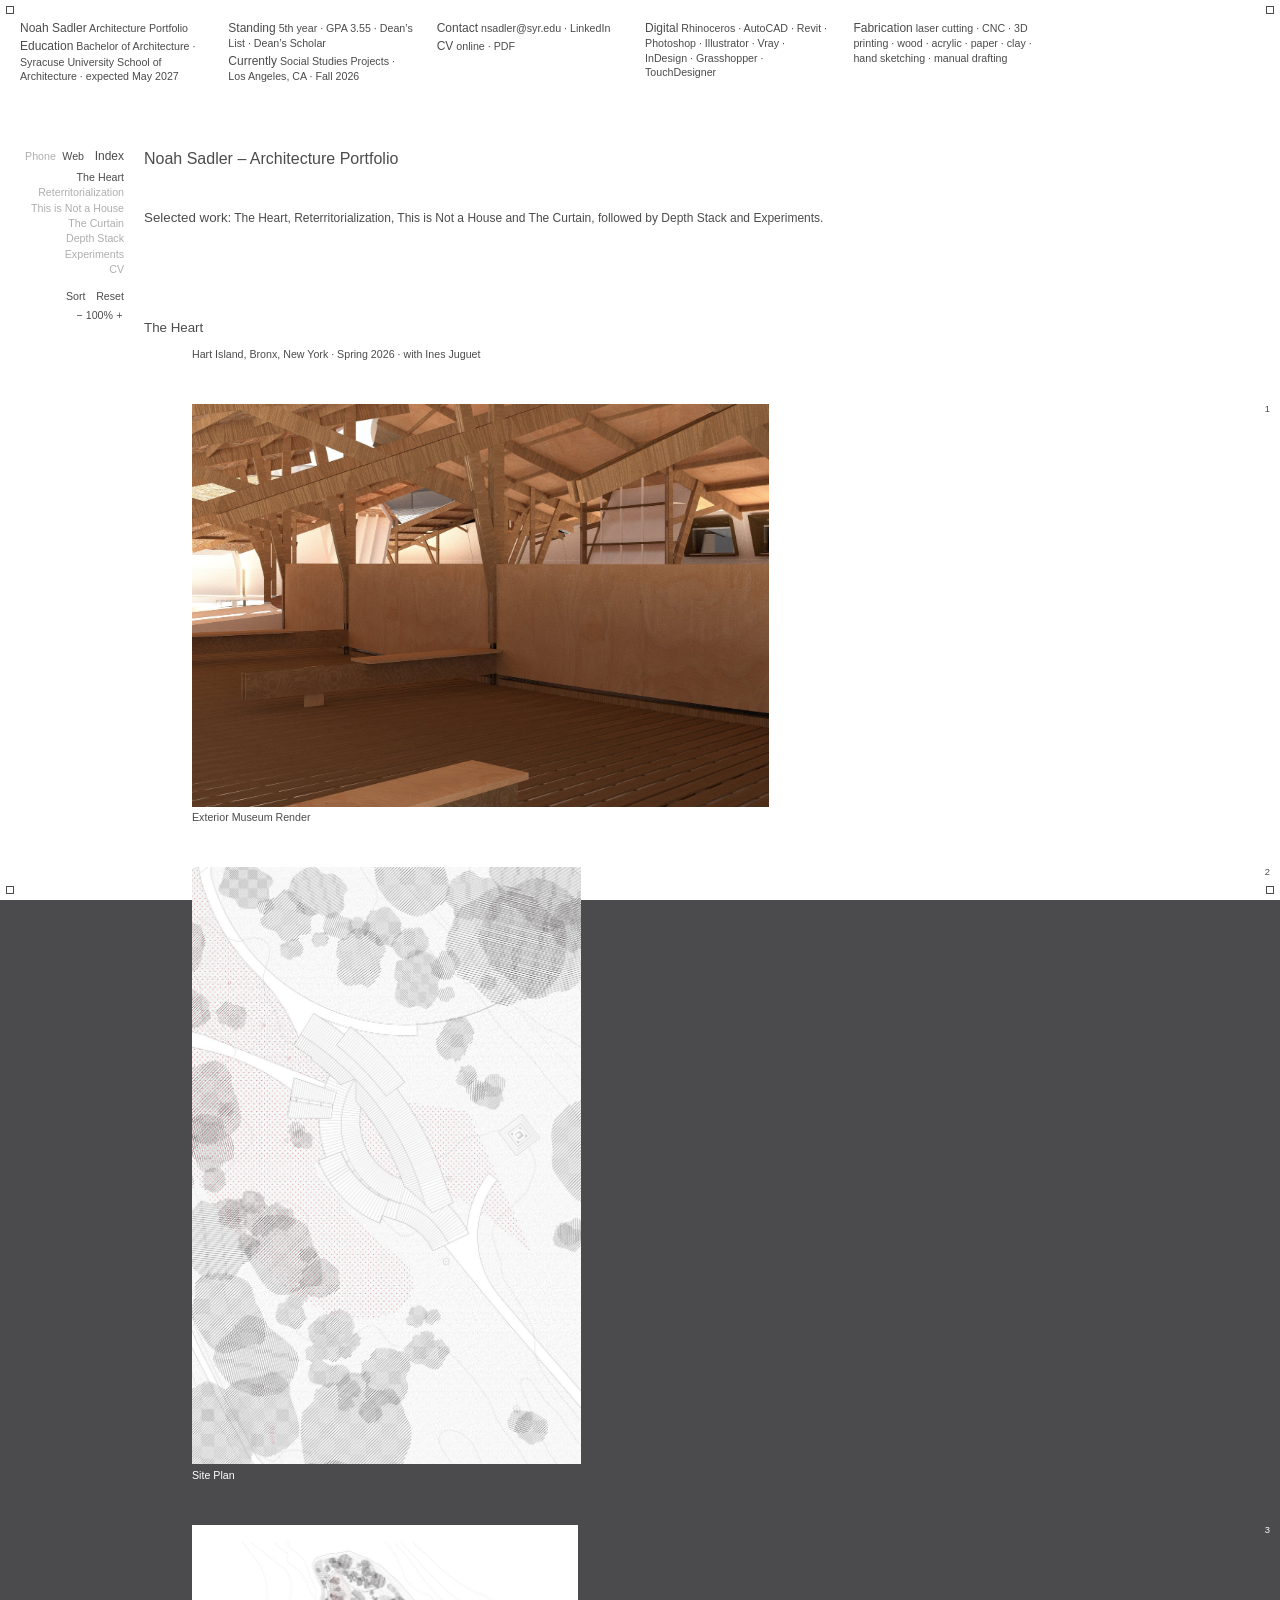
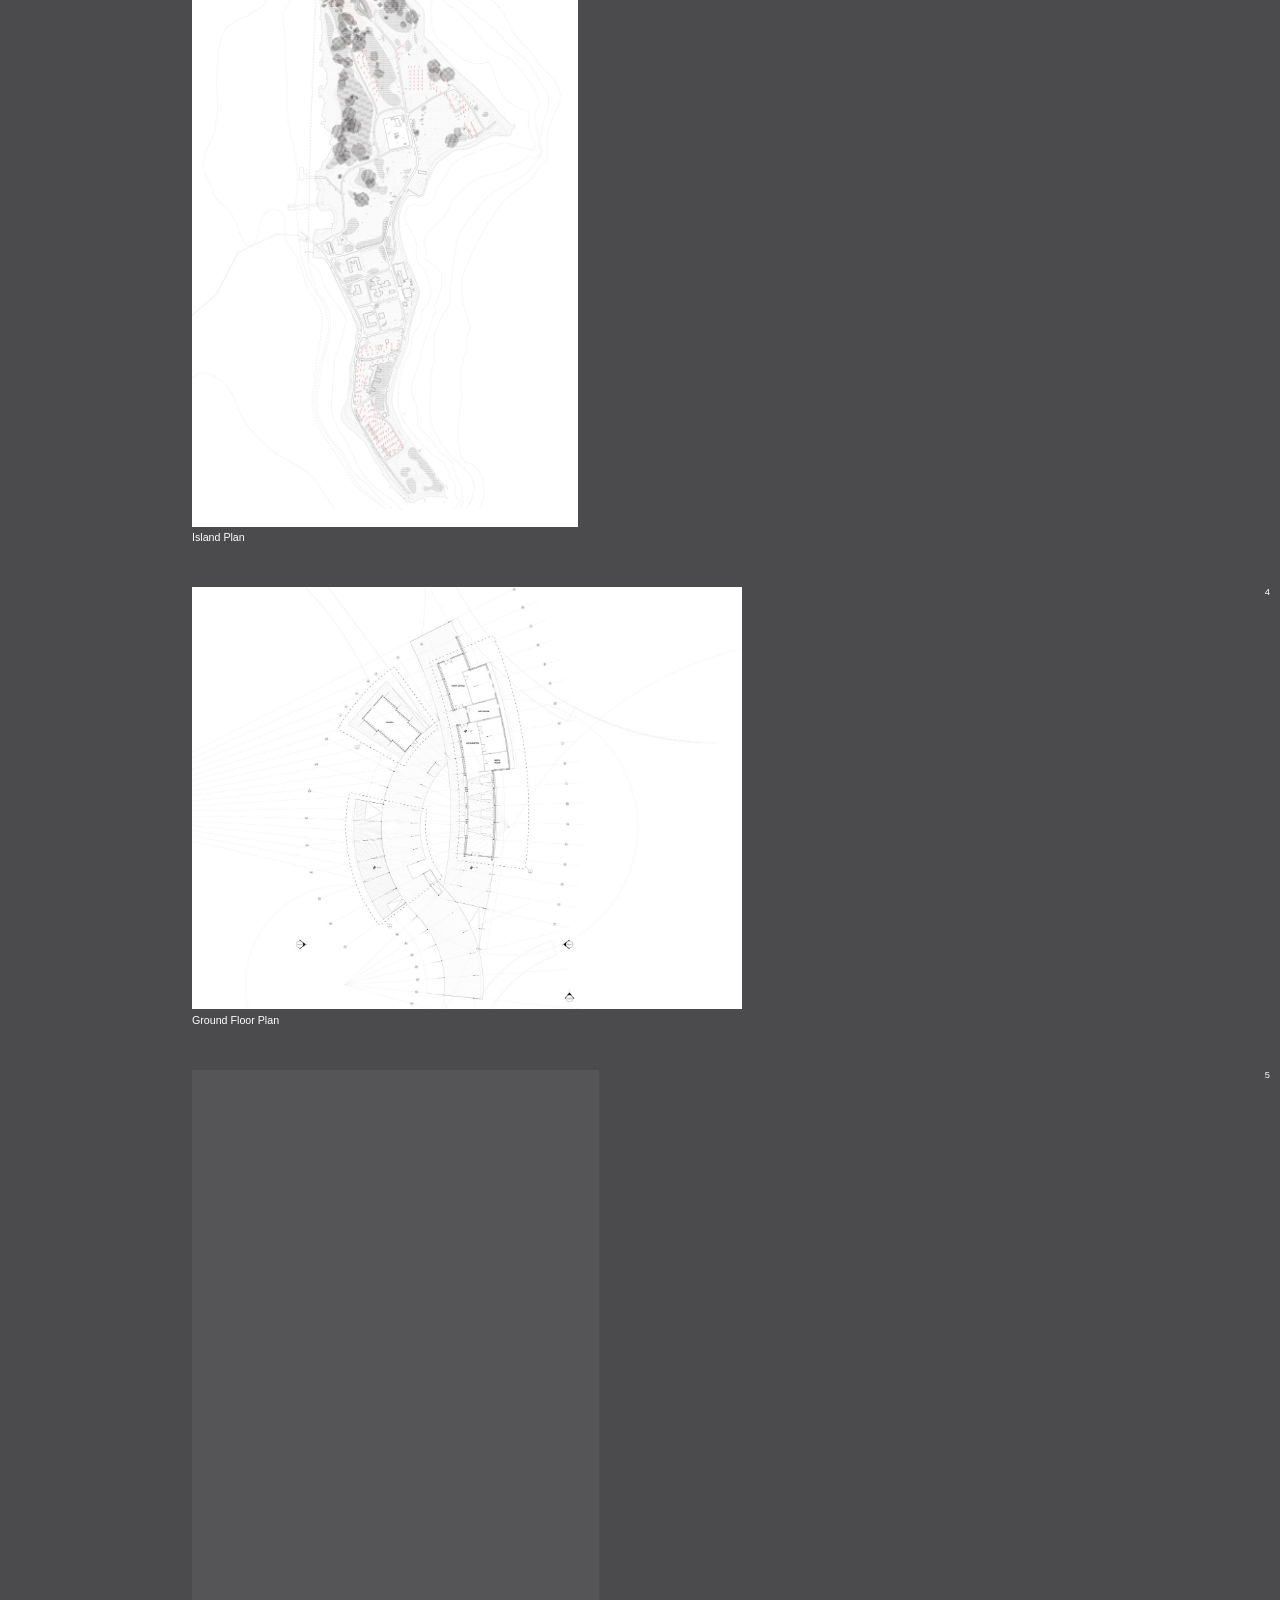
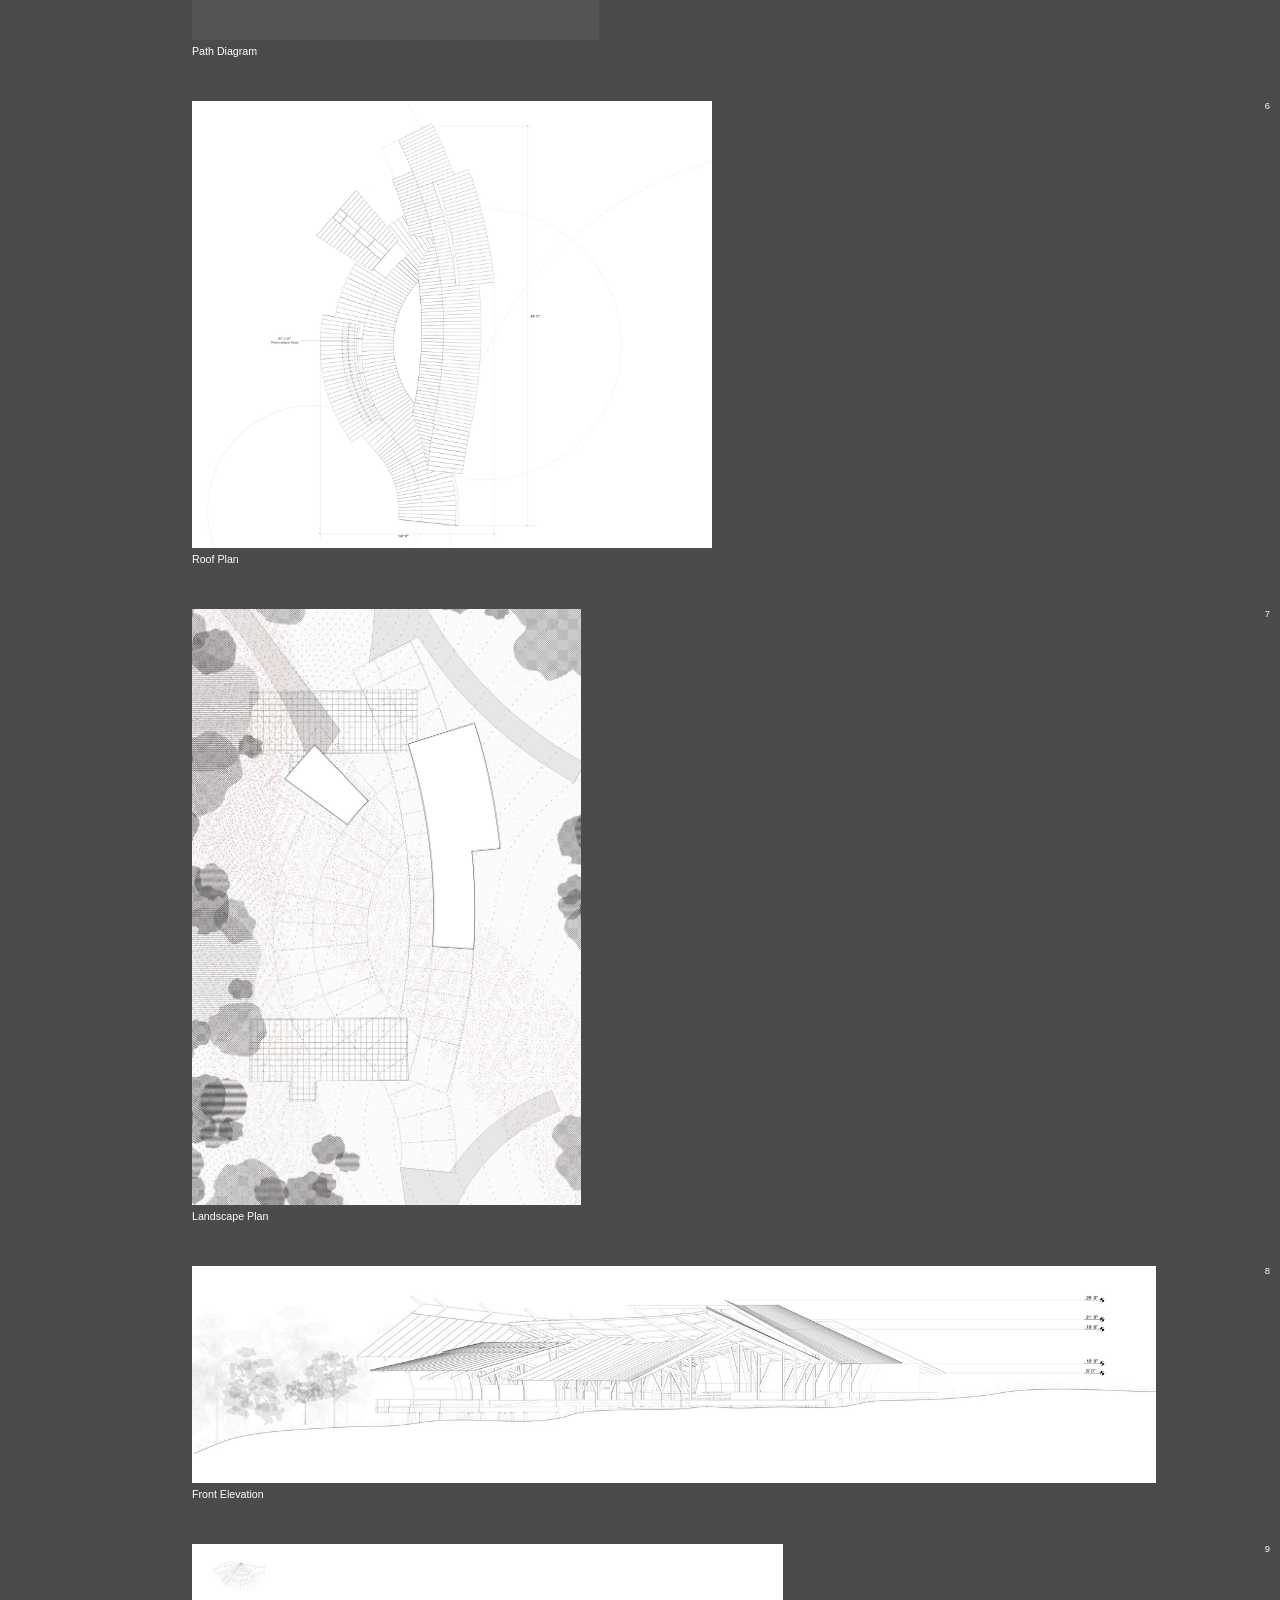
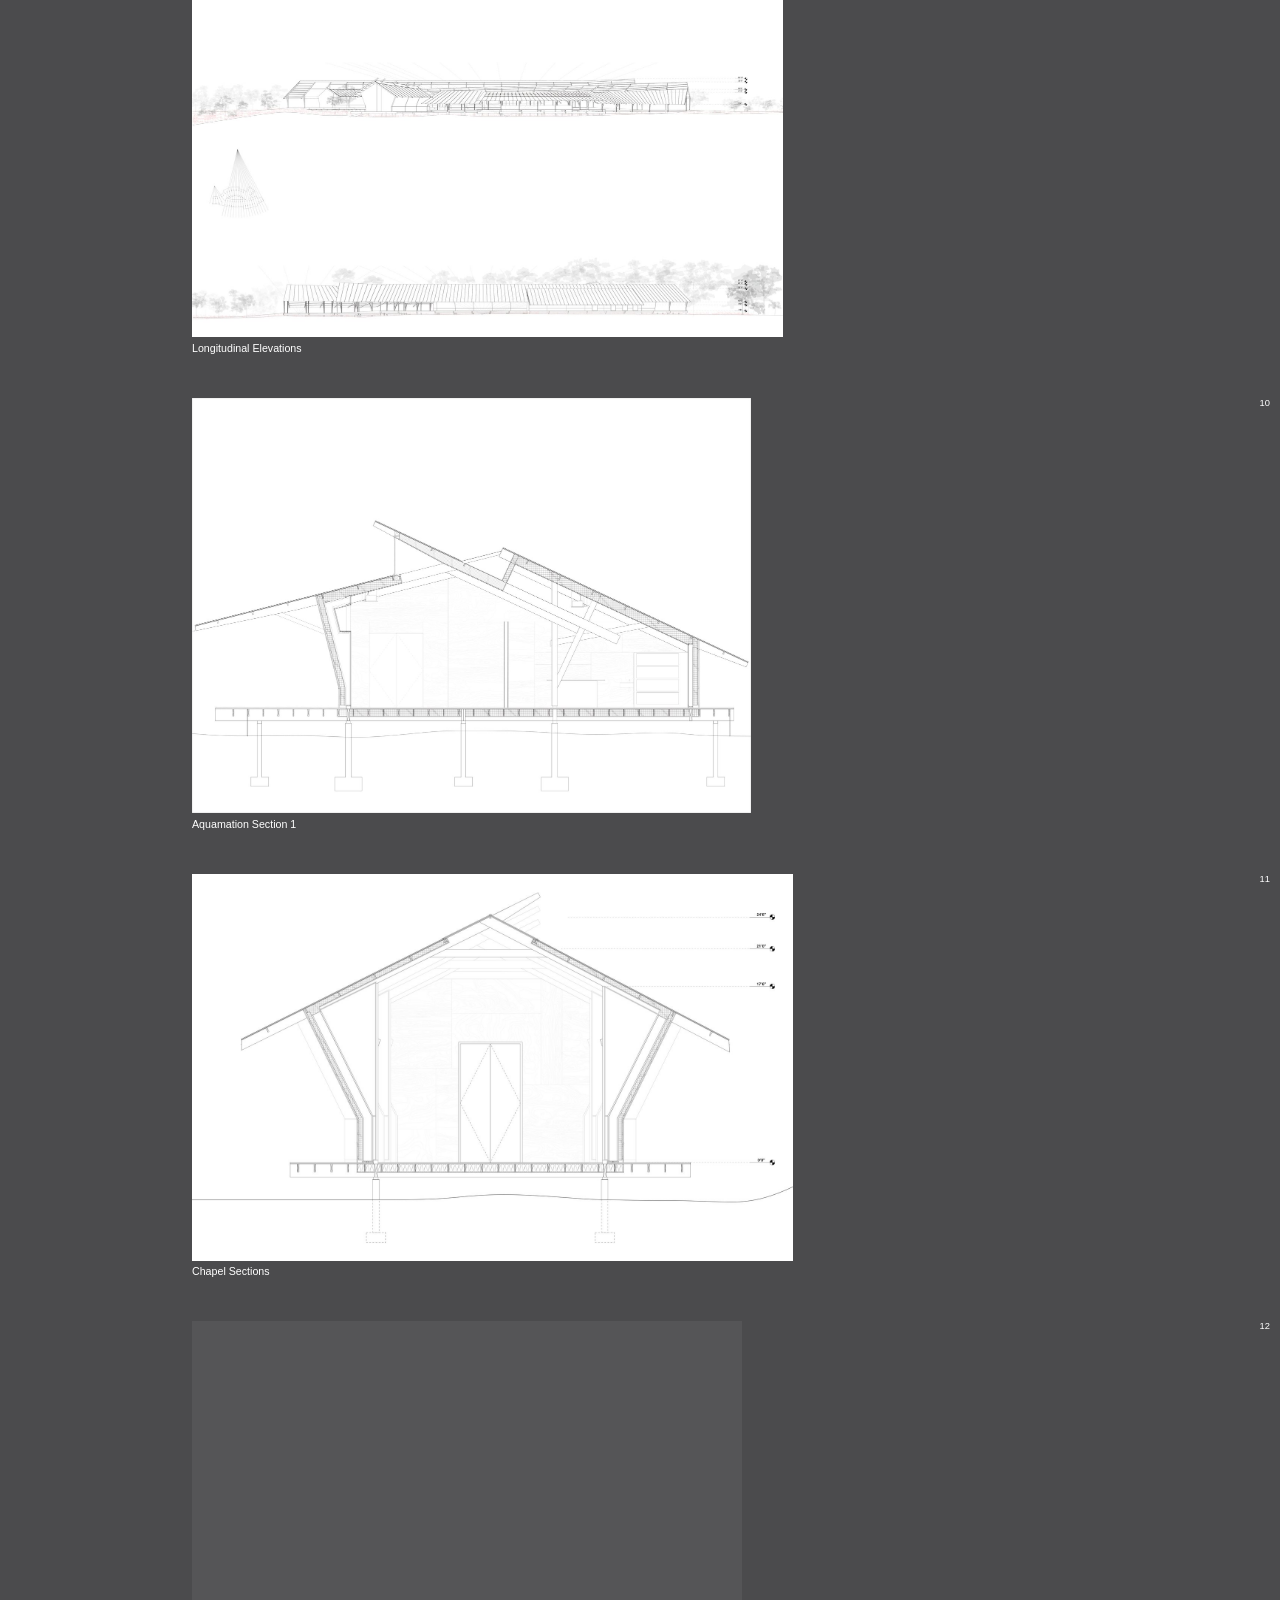
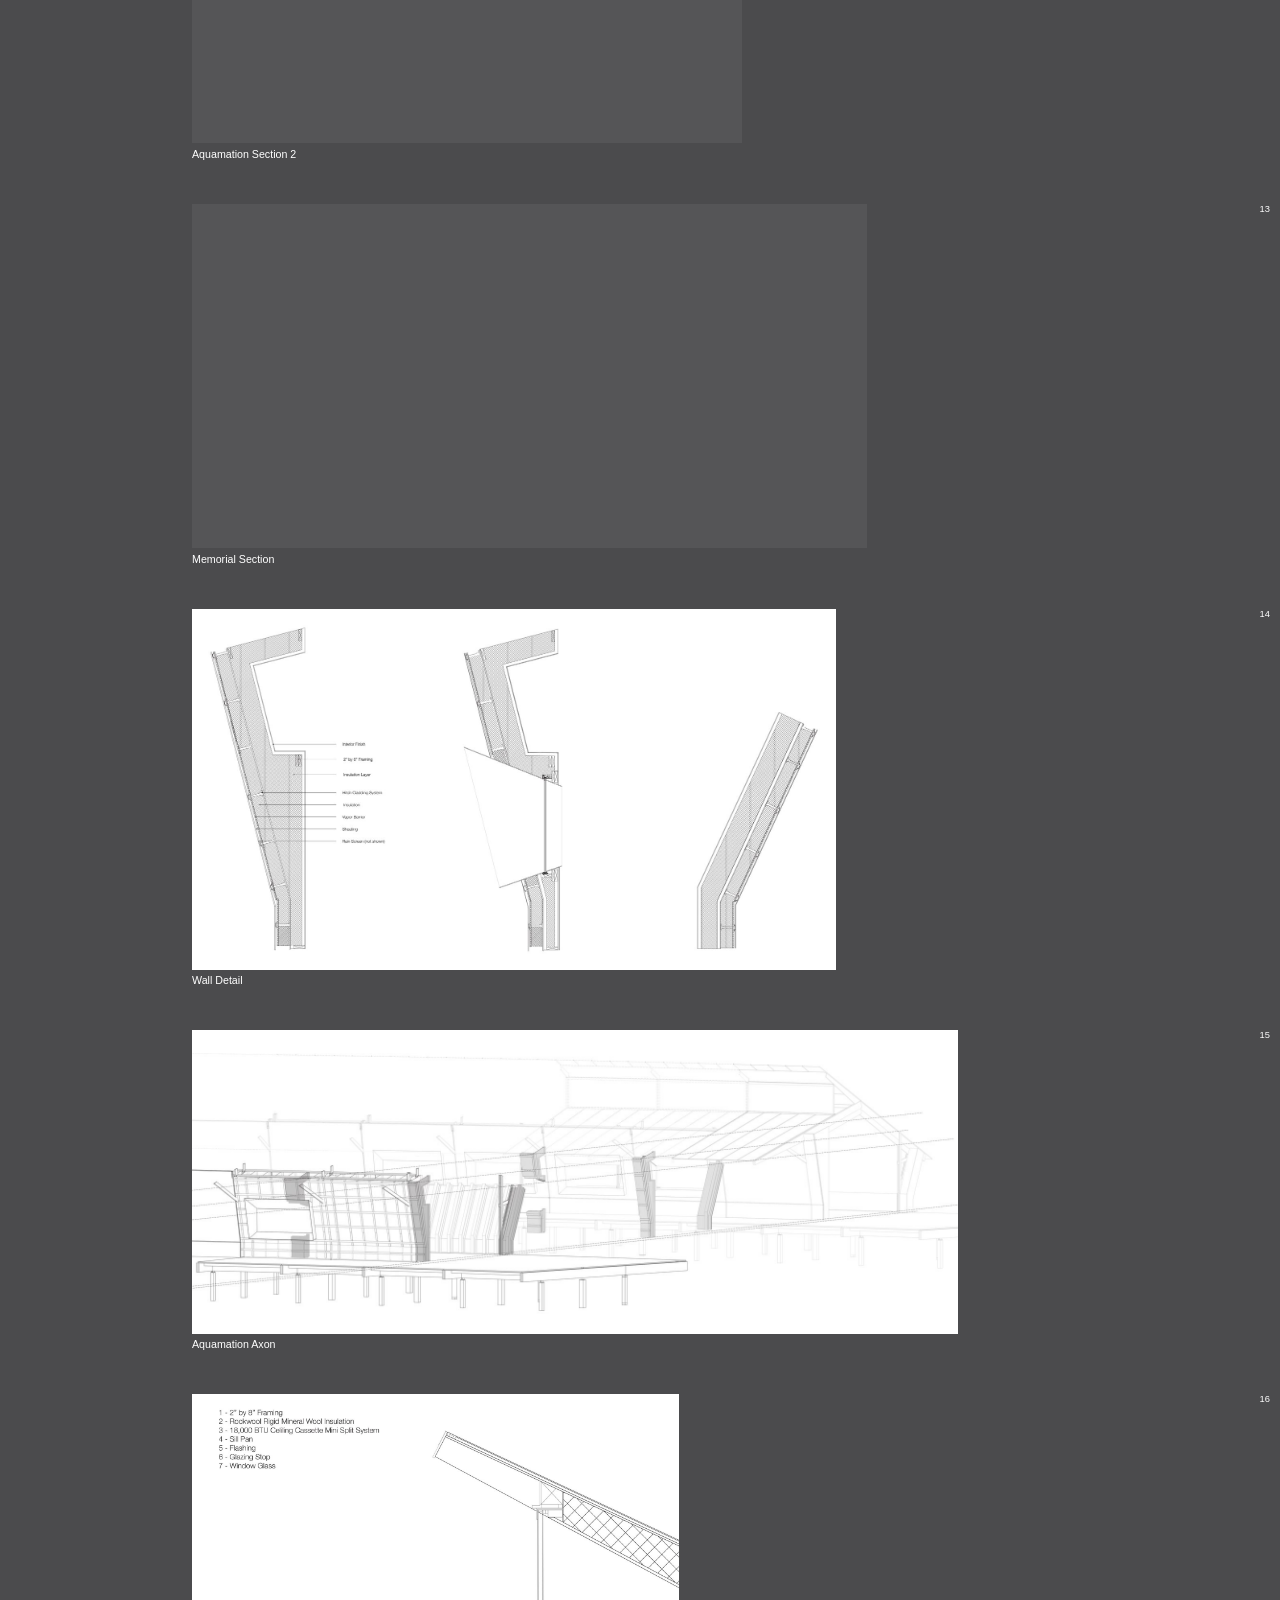
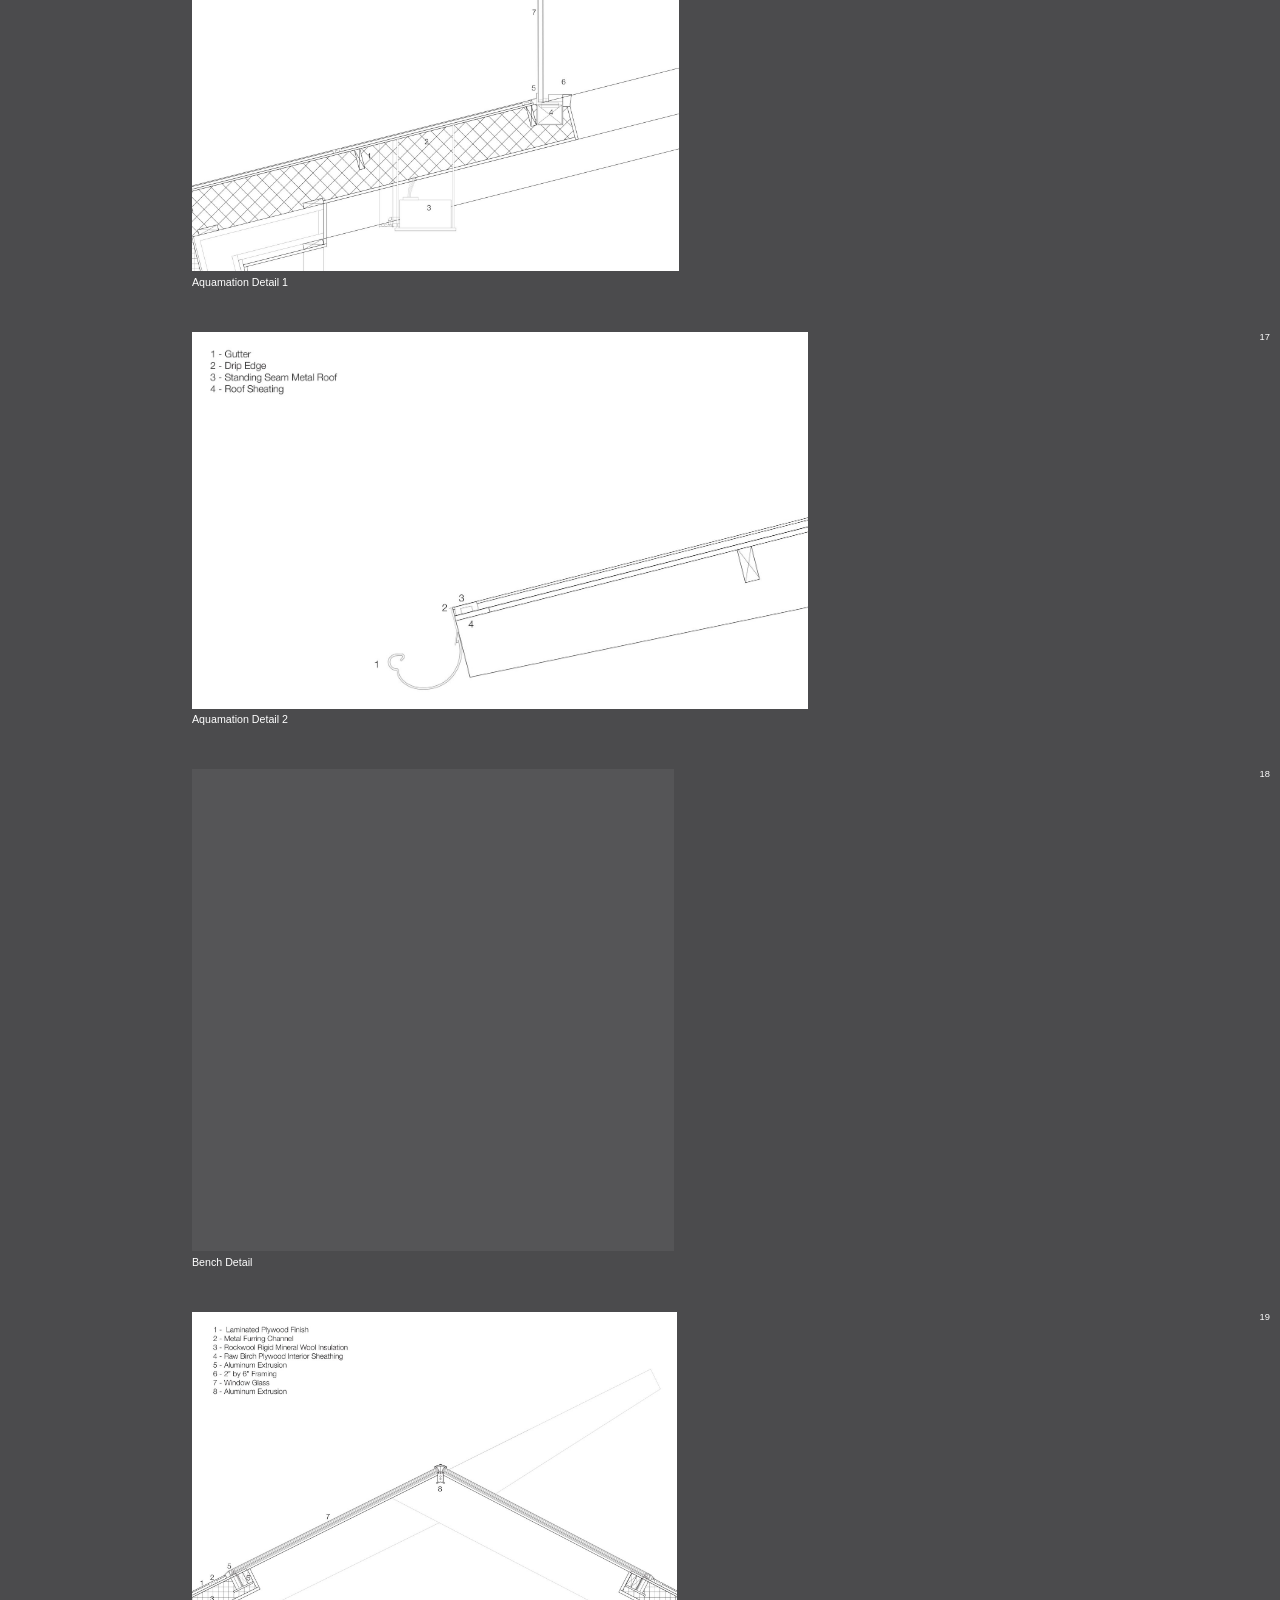
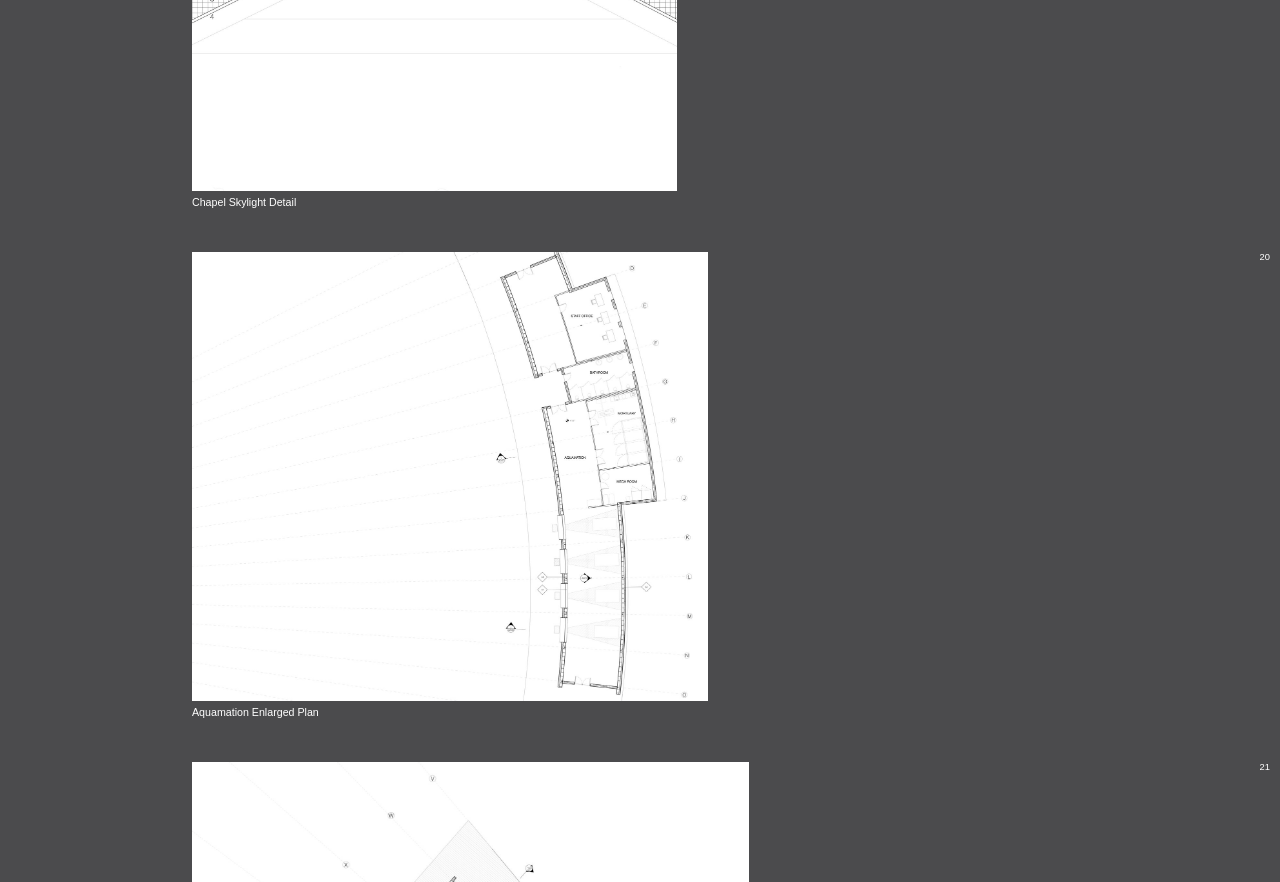
==== commit b6baf306: "Phones open scattered at 25%; Sort puts them back in order at 100% Co-Authored-By: Claude Opus 5.5 <" ====
--- a/index.html
+++ b/index.html
@@ -5,7 +5,7 @@
 <meta name="viewport" content="width=device-width, initial-scale=1">
 <title>Noah Sadler — Architecture Portfolio</title>
 <meta name="description" content="Noah Sadler, architecture portfolio: The Heart, Reterritorialization, This is Not a House, The Curtain, Depth Stack, experiments and CV.">
-<link rel="stylesheet" href="site.css?v=920a9252">
+<link rel="stylesheet" href="site.css?v=2bd83ac1">
 </head>
 <body class="portfolio" id="top">
 <div id="boxfill" aria-hidden="true"></div>
@@ -30,6 +30,6 @@
 <div class="h e" data-h="e" tabindex="0" role="separator" aria-label="Right edge"></div><div class="h w" data-h="w" tabindex="0" role="separator" aria-label="Left edge"></div>
 <div class="h nw" data-h="nw"></div><div class="h ne" data-h="ne"></div><div class="h sw" data-h="sw"></div><div class="h se" data-h="se"></div>
 </div>
-<script src="site.js?v=067933ac"></script>
+<script src="site.js?v=6d640690"></script>
 </body>
 </html>
--- a/site.css
+++ b/site.css
@@ -212,3 +212,13 @@
 
 /* start screen: everything piled on the first screen at 25% until Sort; it still scrolls, since scaling an image pushes the ones below it down */
 html.piled #srcs{display:none}
+
+/* phones open scattered until Sort: each image at a random width (--pw), offset (--px), depth (--pz) and overlap (--pm) */
+@media (max-width:900px){
+  html.scattered main{zoom:var(--zoom,1)!important;max-width:calc(85ch / var(--zoom,1))}
+  html.scattered figure{width:var(--pw,100%)!important;left:var(--px,0px)!important;z-index:var(--pz,auto)!important}
+  html.scattered figure.ov{margin-top:var(--pm,3.2em)}
+  html.scattered #srcs{display:none}
+  html.scattered #index .acts{display:inline!important}
+  html.scattered #index .reset{display:none}
+}
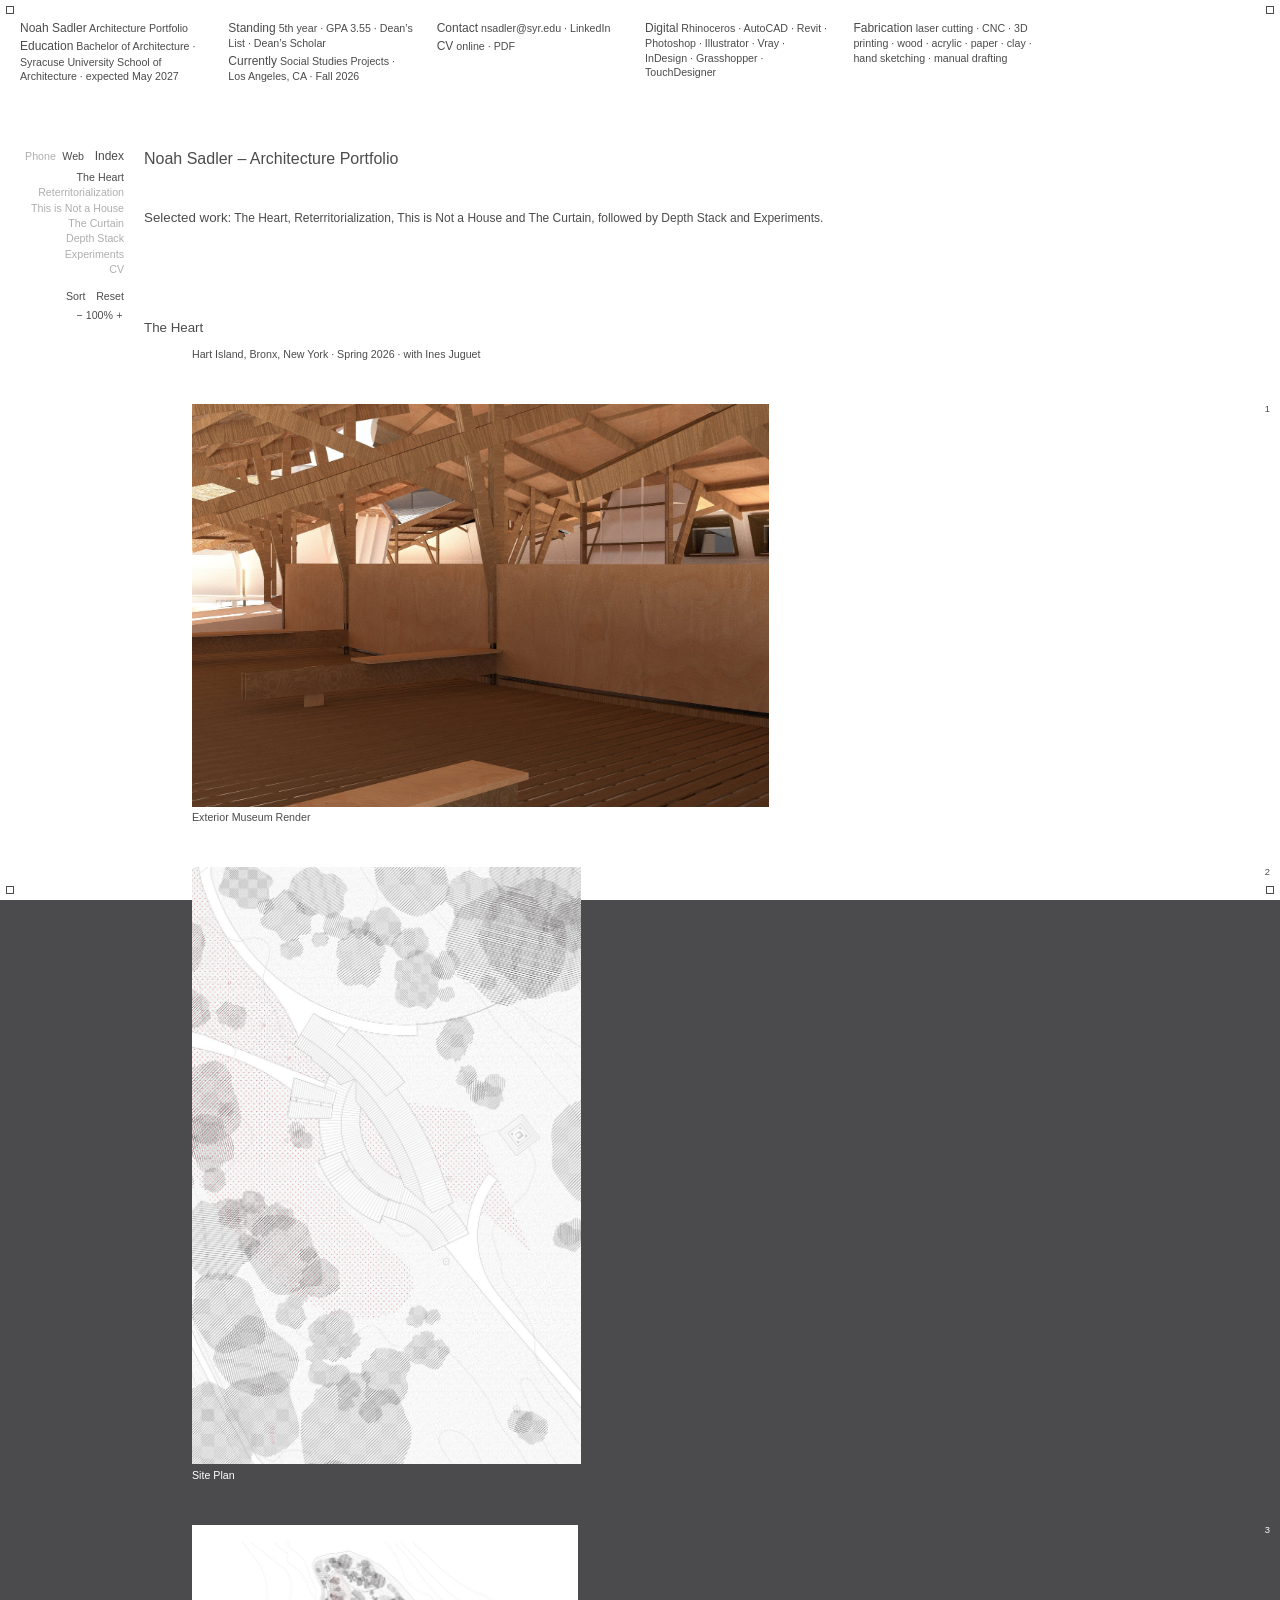
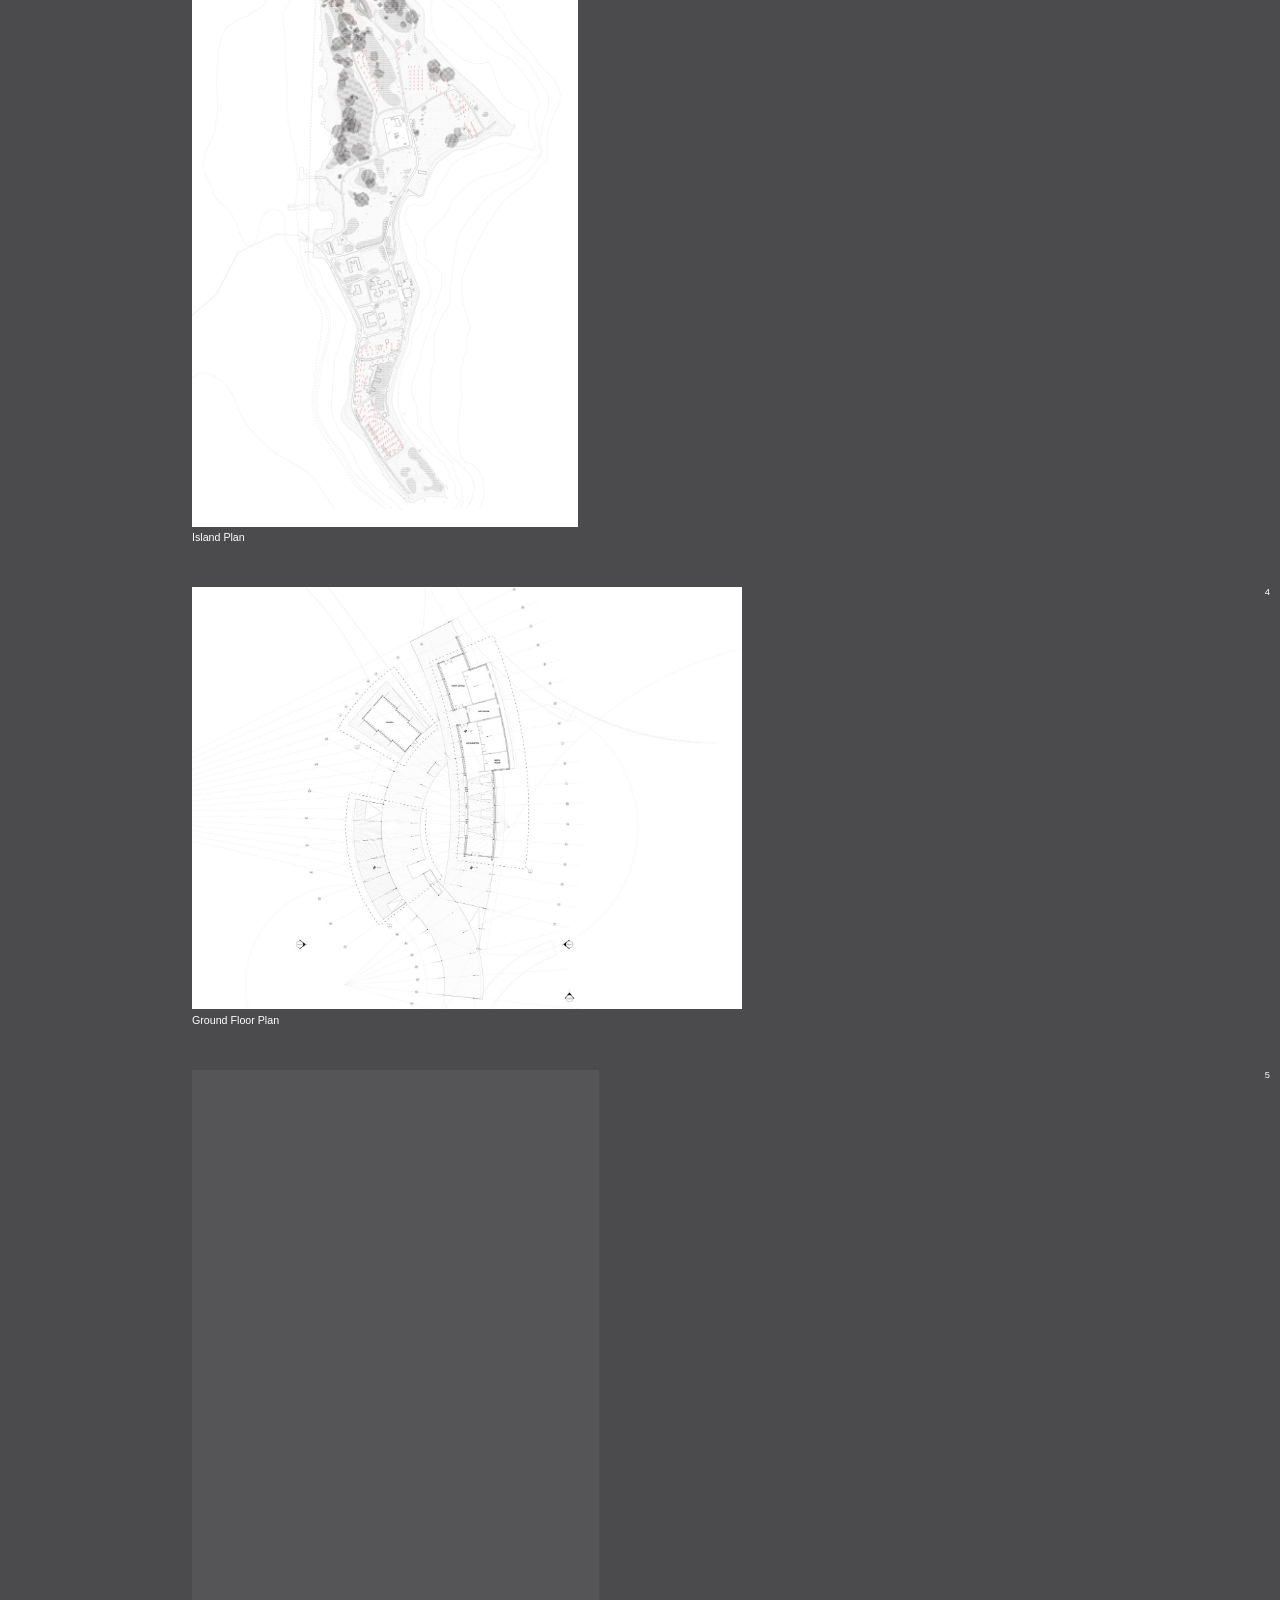
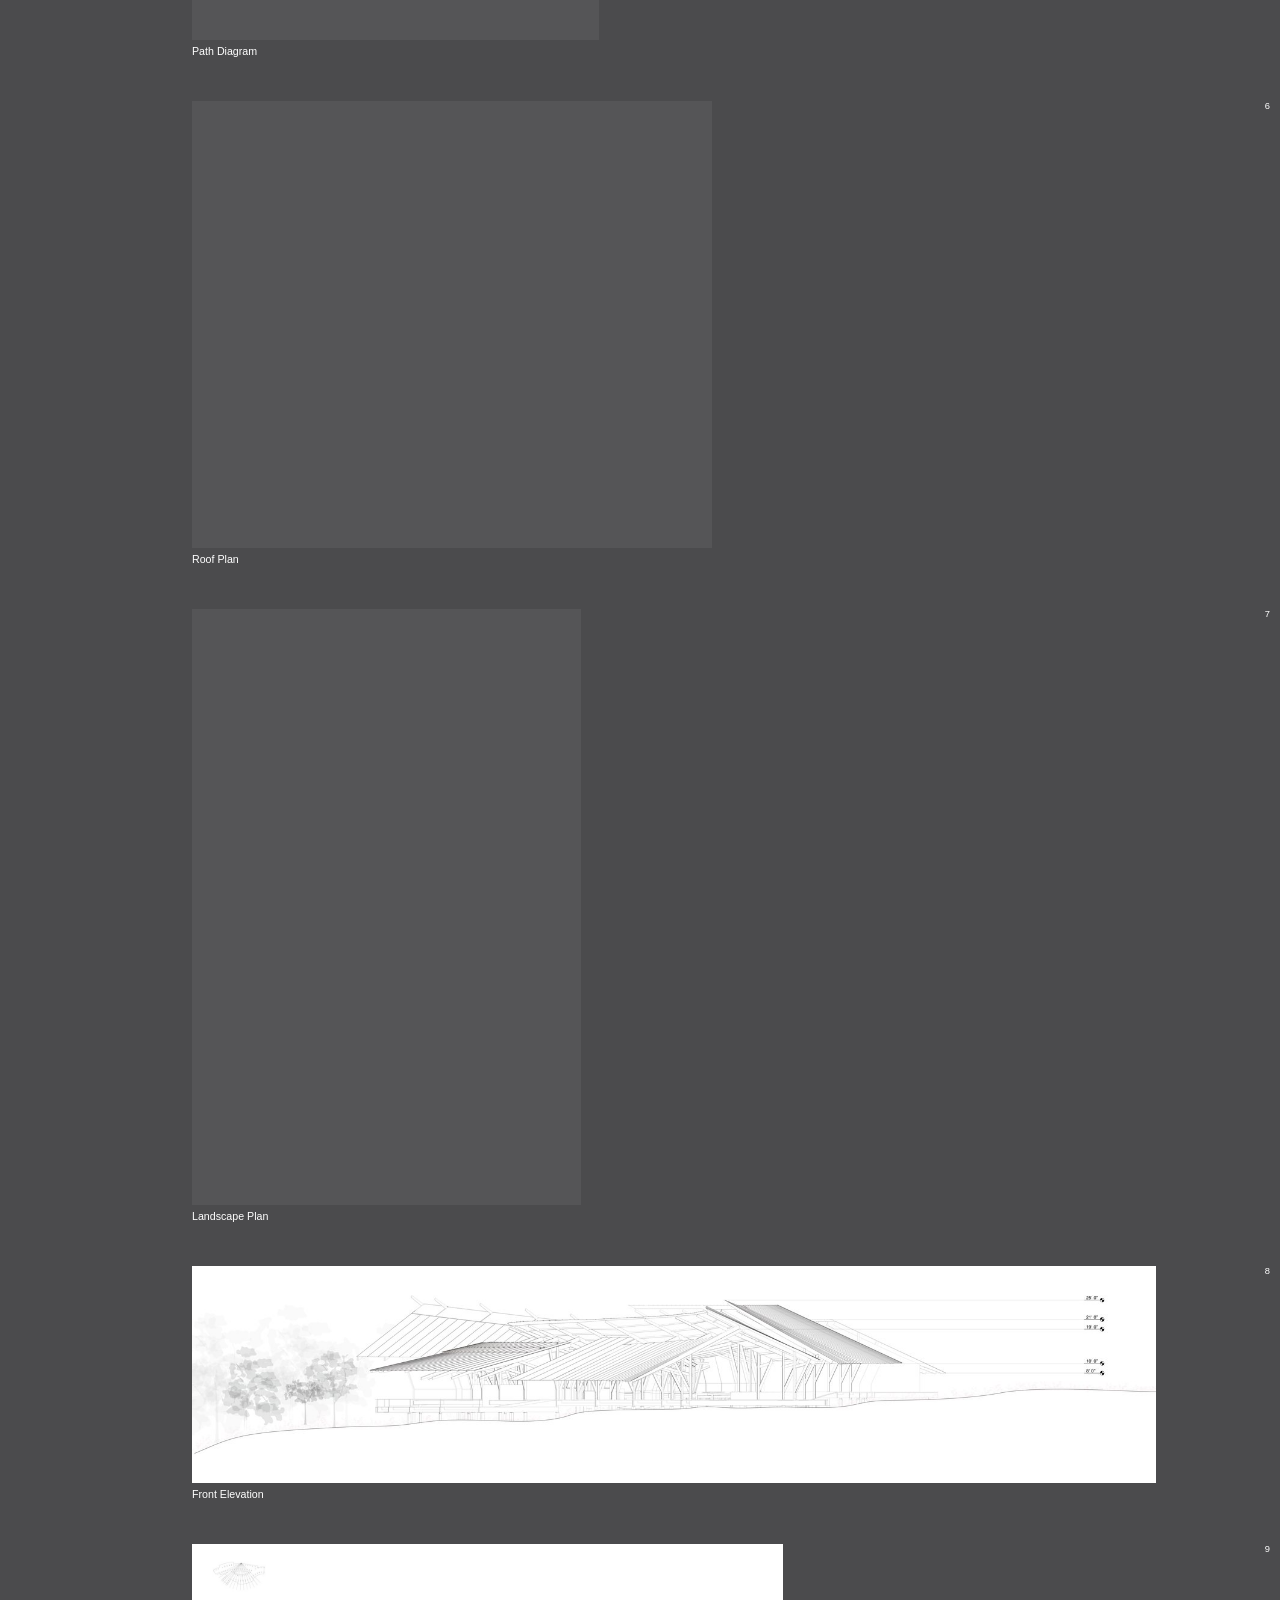
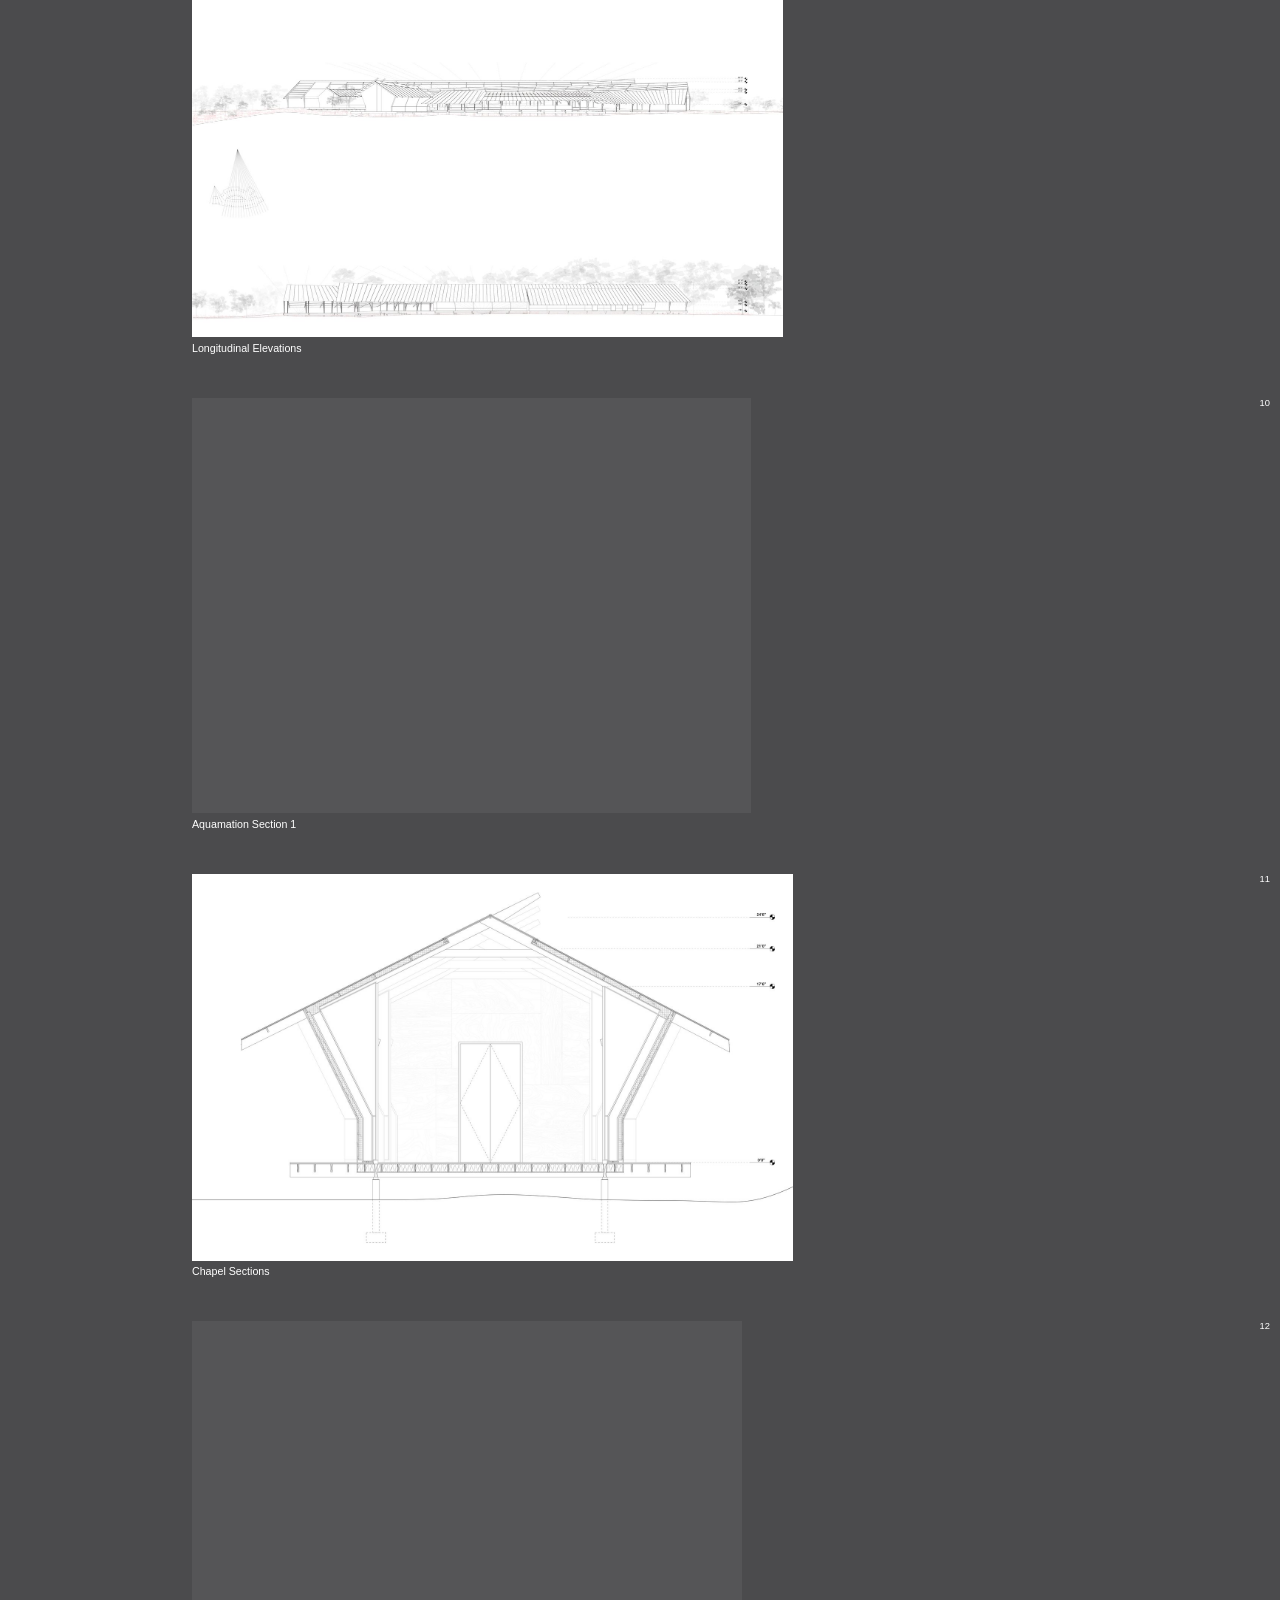
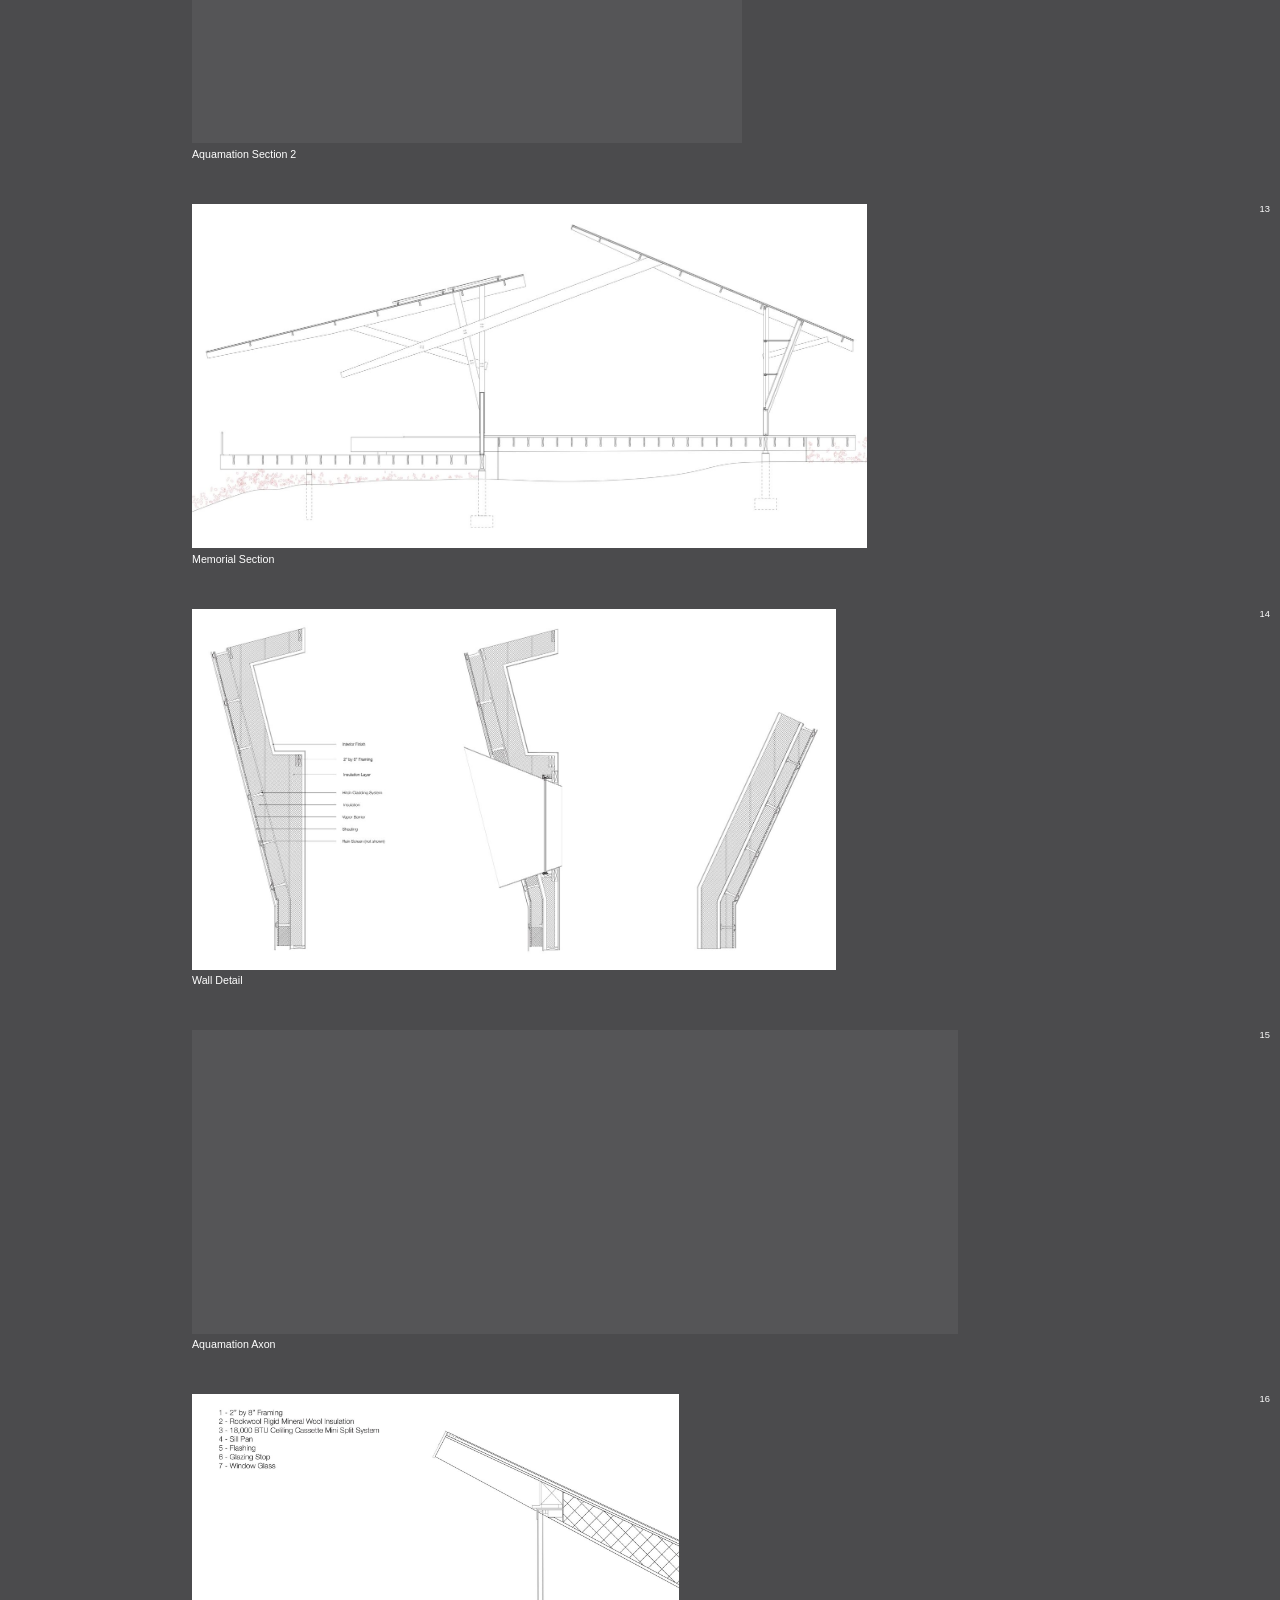
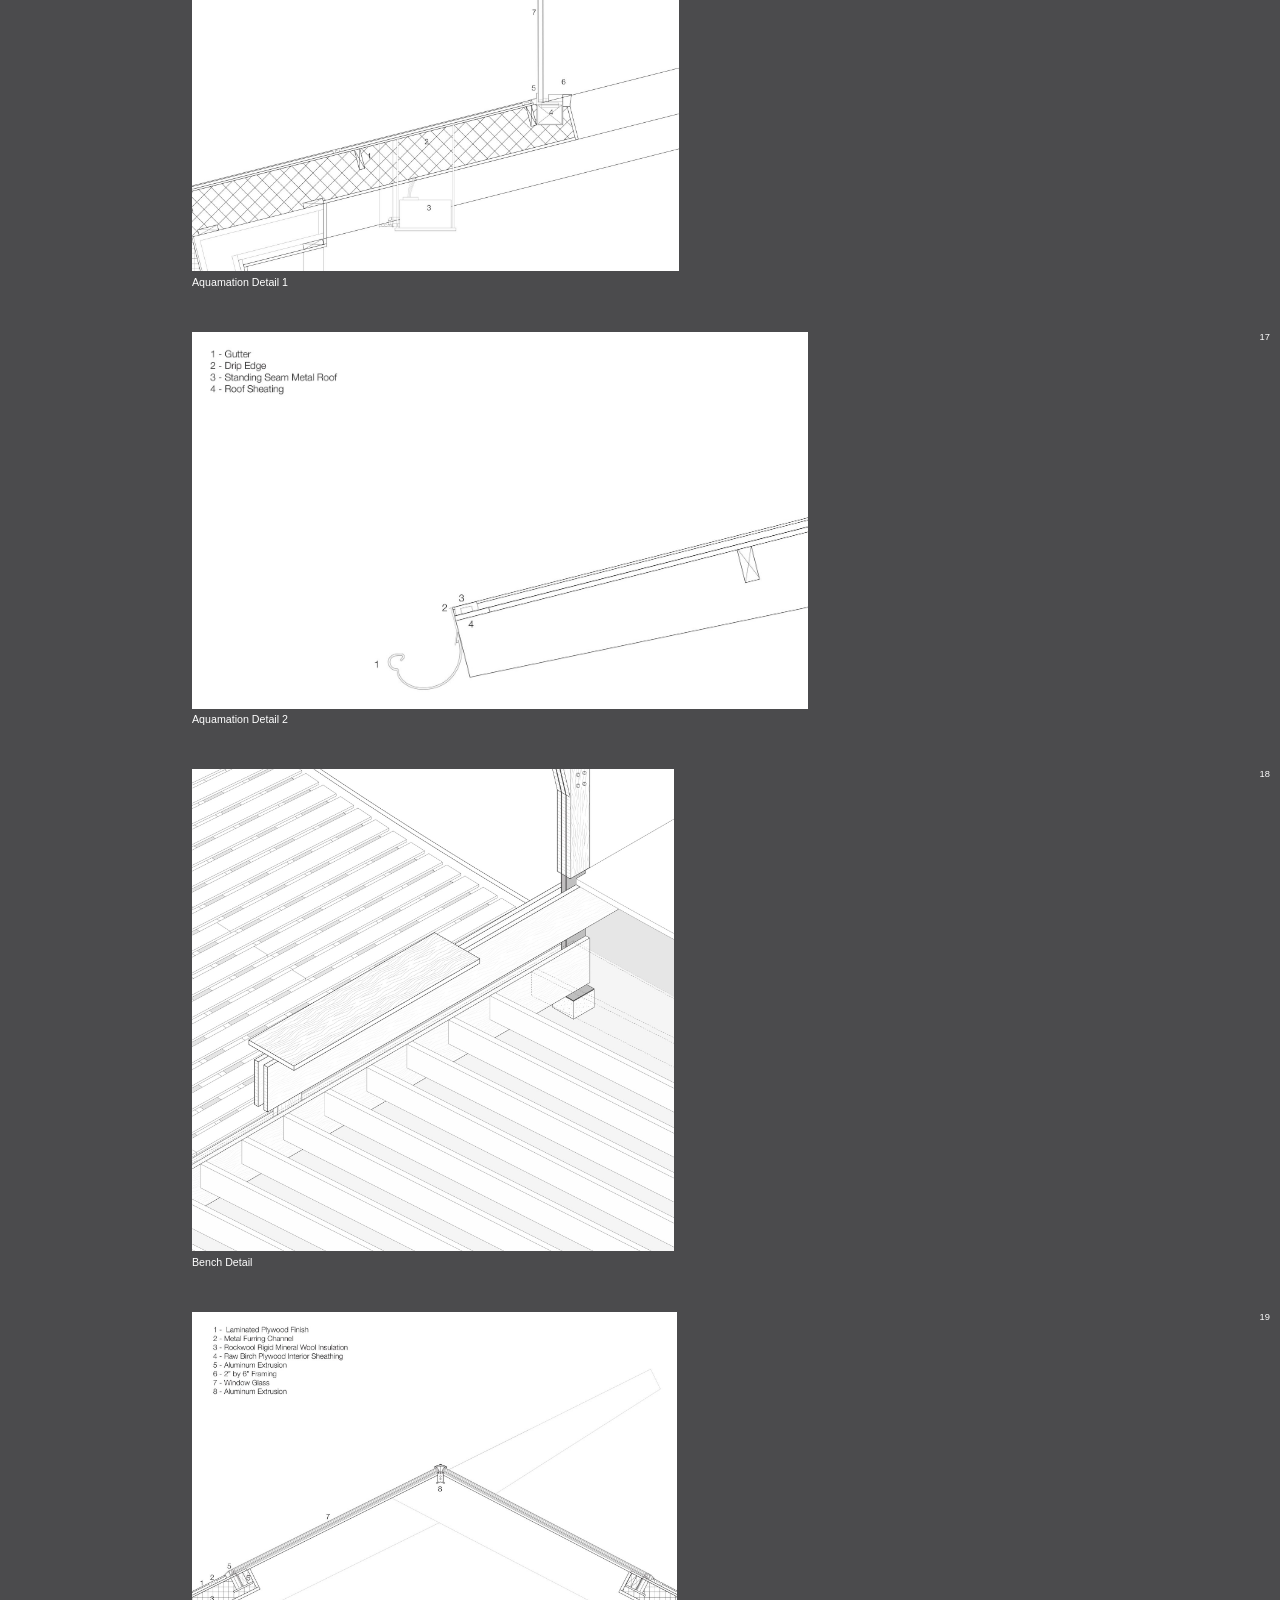
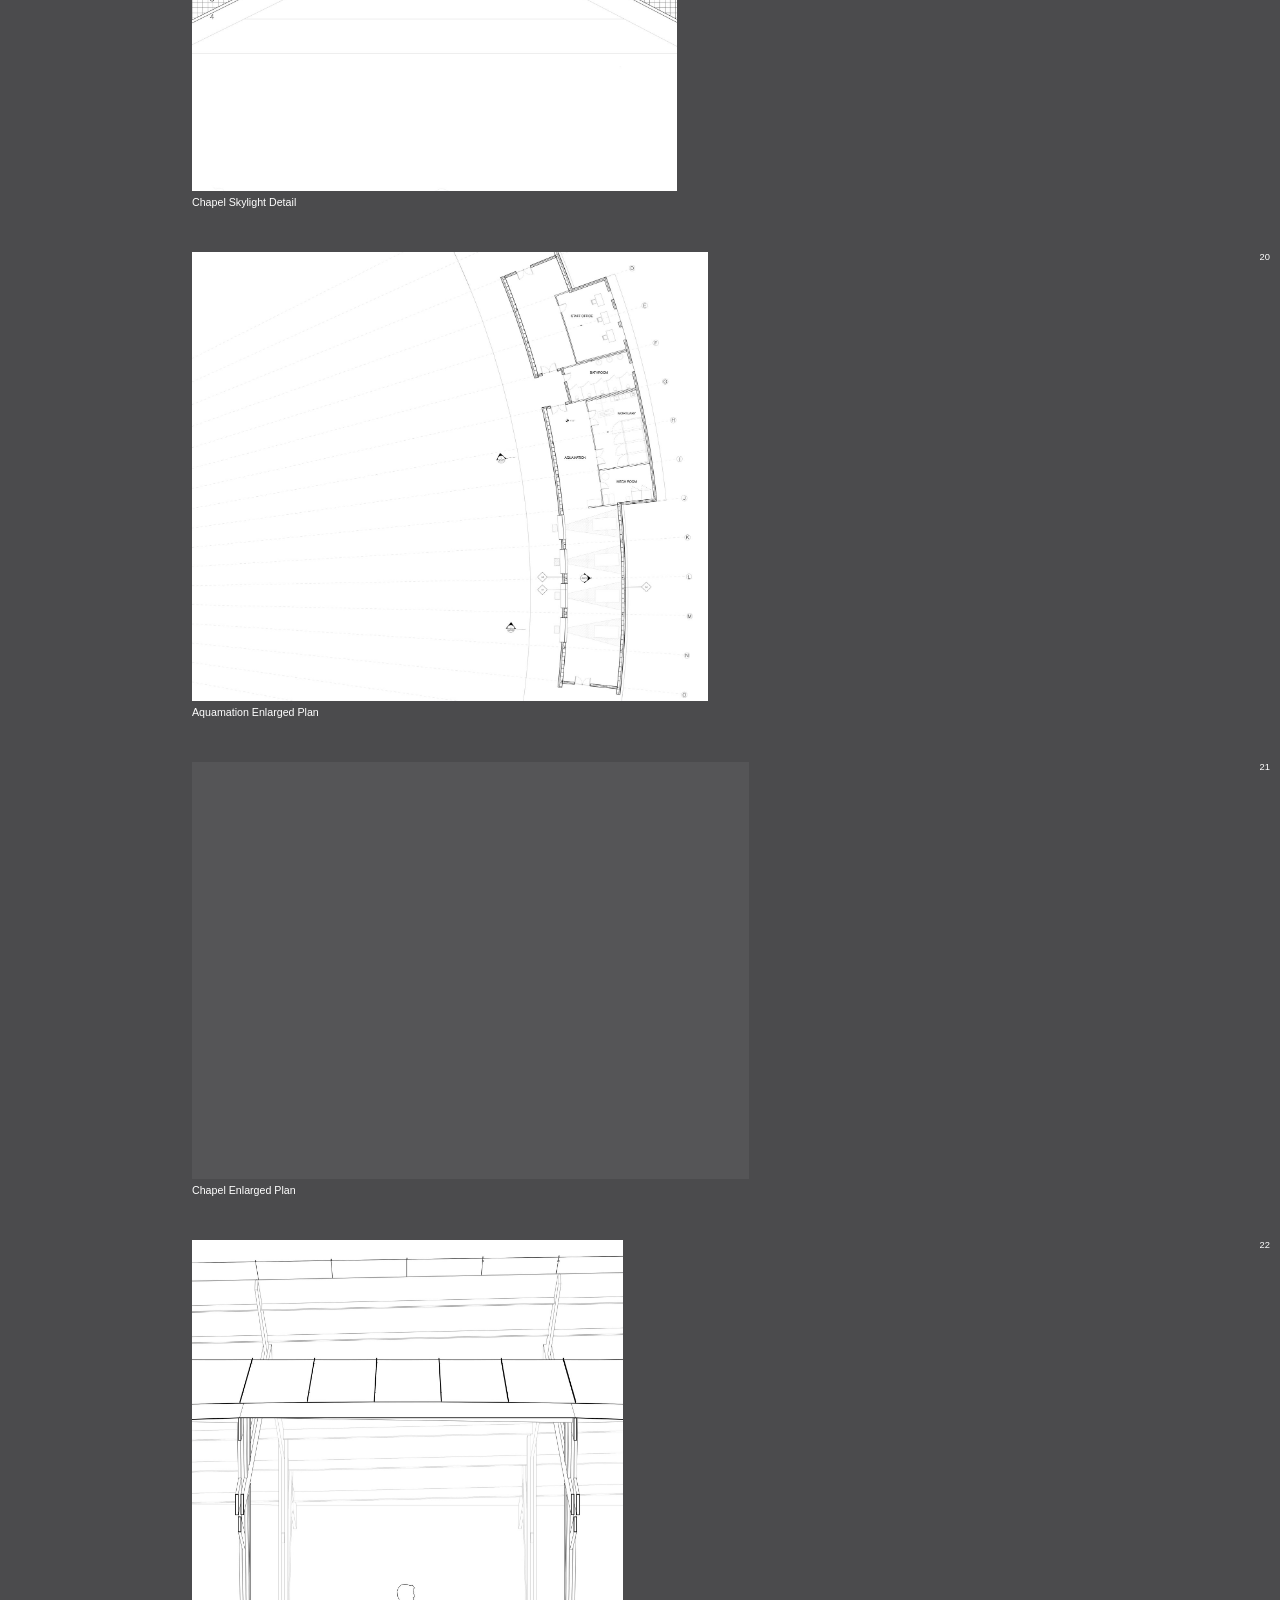
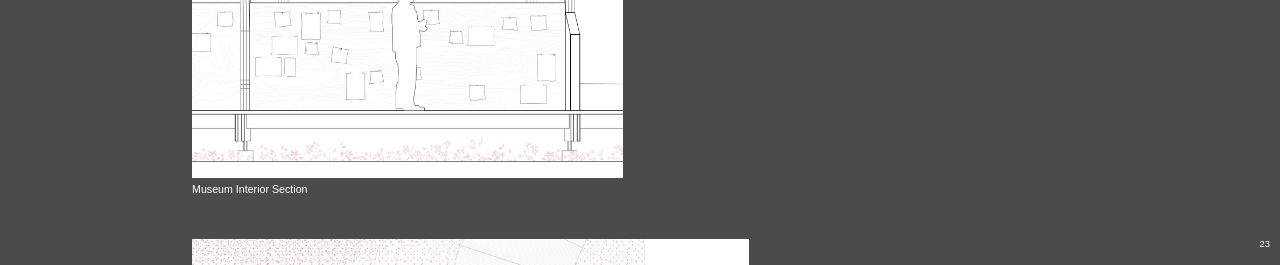
==== commit ba7dc9f9: "Phones open on the same first-screen pile as computers Co-Authored-By: Claude Opus 5.5 <noreply@anth" ====
--- a/index.html
+++ b/index.html
@@ -5,7 +5,7 @@
 <meta name="viewport" content="width=device-width, initial-scale=1">
 <title>Noah Sadler — Architecture Portfolio</title>
 <meta name="description" content="Noah Sadler, architecture portfolio: The Heart, Reterritorialization, This is Not a House, The Curtain, Depth Stack, experiments and CV.">
-<link rel="stylesheet" href="site.css?v=2bd83ac1">
+<link rel="stylesheet" href="site.css?v=00451f89">
 </head>
 <body class="portfolio" id="top">
 <div id="boxfill" aria-hidden="true"></div>
@@ -30,6 +30,6 @@
 <div class="h e" data-h="e" tabindex="0" role="separator" aria-label="Right edge"></div><div class="h w" data-h="w" tabindex="0" role="separator" aria-label="Left edge"></div>
 <div class="h nw" data-h="nw"></div><div class="h ne" data-h="ne"></div><div class="h sw" data-h="sw"></div><div class="h se" data-h="se"></div>
 </div>
-<script src="site.js?v=6d640690"></script>
+<script src="site.js?v=db8c48b9"></script>
 </body>
 </html>
--- a/site.css
+++ b/site.css
@@ -213,11 +213,10 @@
 /* start screen: everything piled on the first screen at 25% until Sort; it still scrolls, since scaling an image pushes the ones below it down */
 html.piled #srcs{display:none}
 
-/* phones open scattered until Sort: each image at a random width (--pw), offset (--px), depth (--pz) and overlap (--pm) */
+/* phones open piled until Sort: each image at a random width (--pw), spot on the first screen (--px/--py) and depth (--pz) */
 @media (max-width:900px){
   html.scattered main{zoom:var(--zoom,1)!important;max-width:calc(85ch / var(--zoom,1))}
-  html.scattered figure{width:var(--pw,100%)!important;left:var(--px,0px)!important;z-index:var(--pz,auto)!important}
-  html.scattered figure.ov{margin-top:var(--pm,3.2em)}
+  html.scattered figure{width:var(--pw,100%)!important;left:var(--px,0px)!important;top:var(--py,0px)!important;z-index:var(--pz,auto)!important}
   html.scattered #srcs{display:none}
   html.scattered #index .acts{display:inline!important}
   html.scattered #index .reset{display:none}
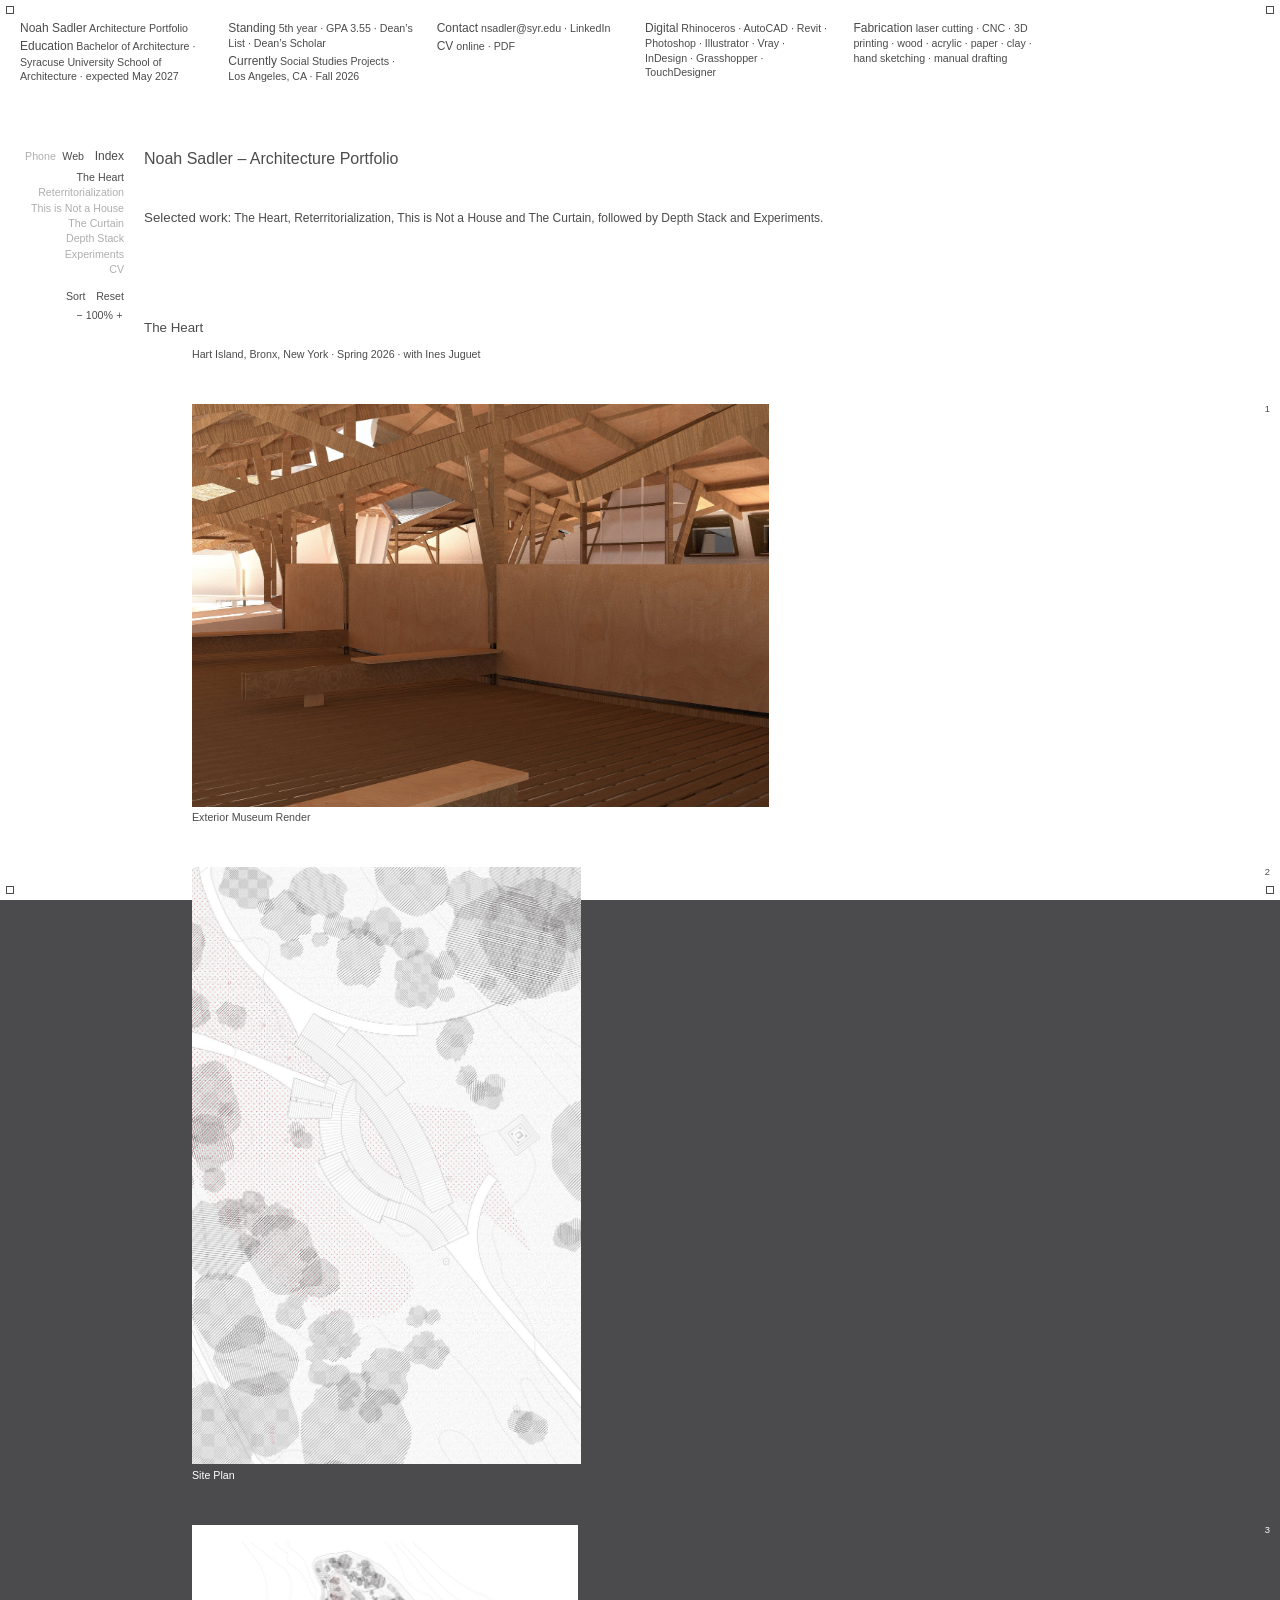
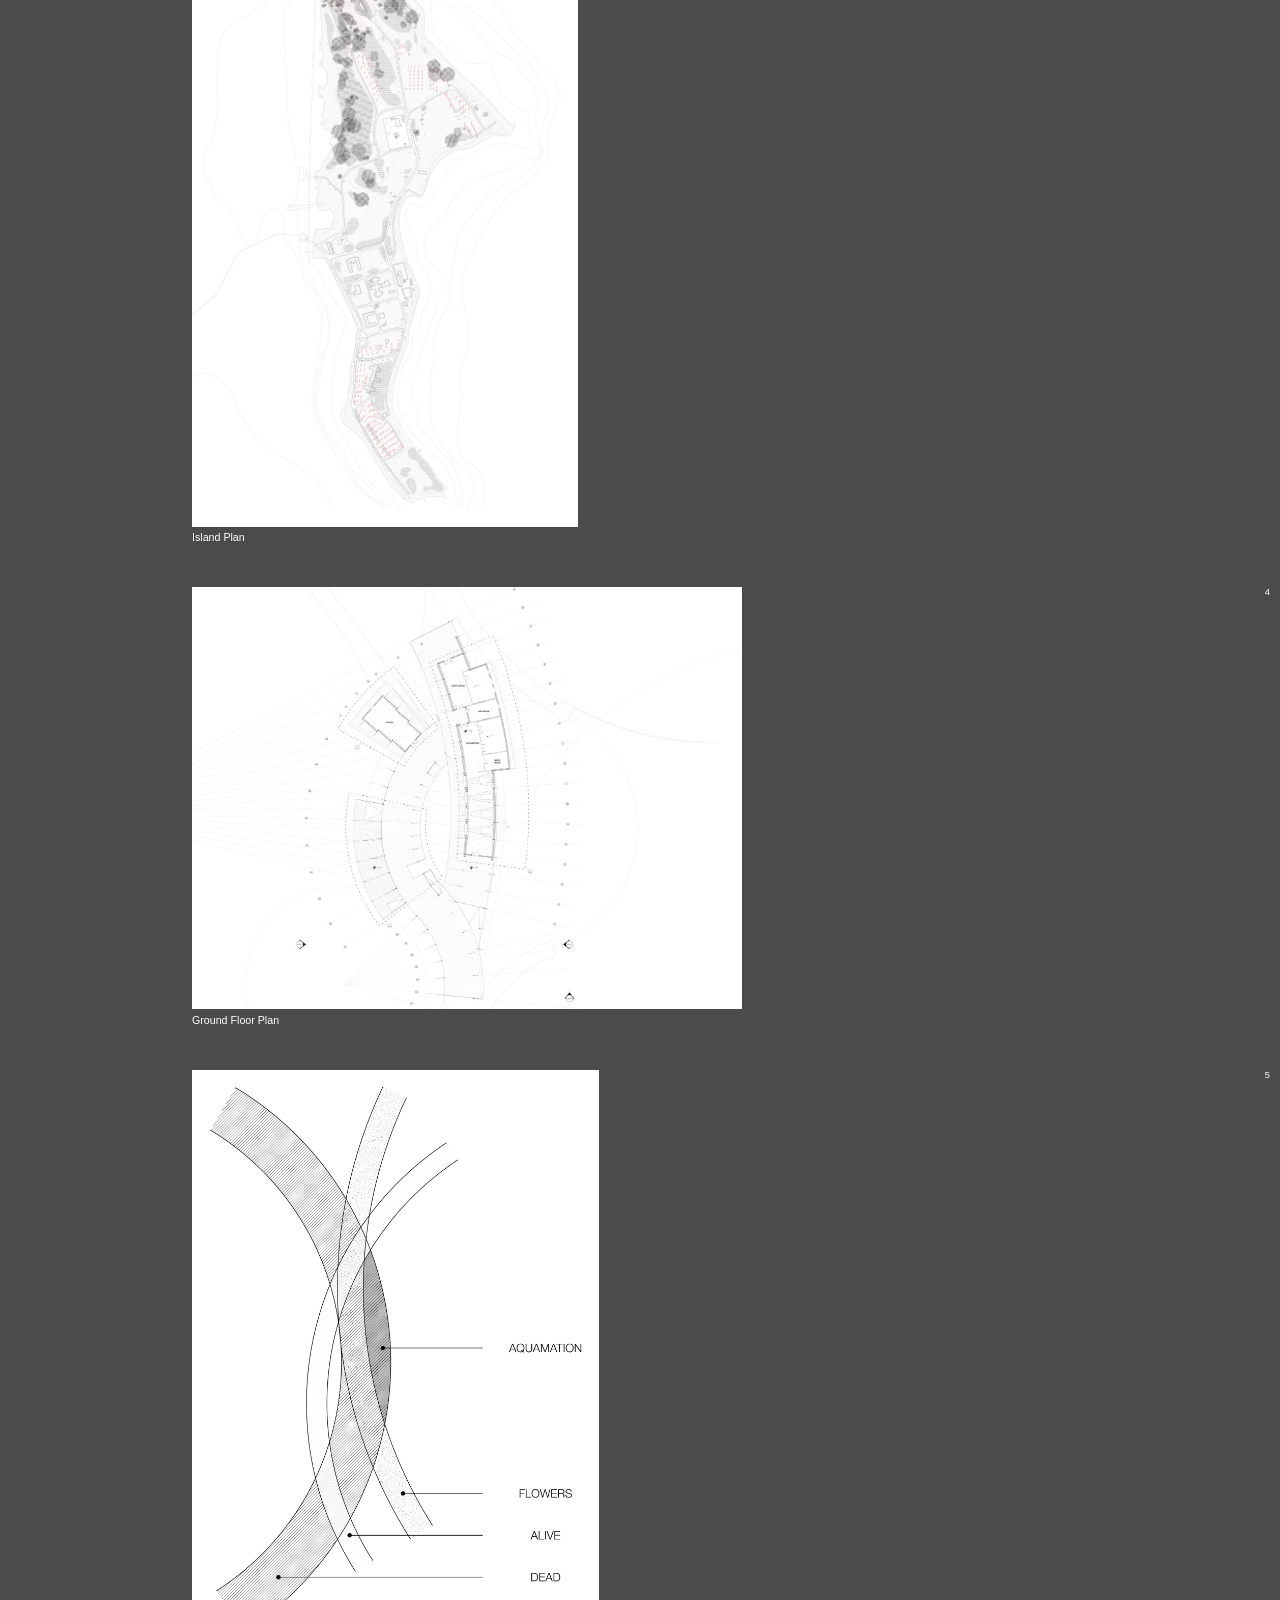
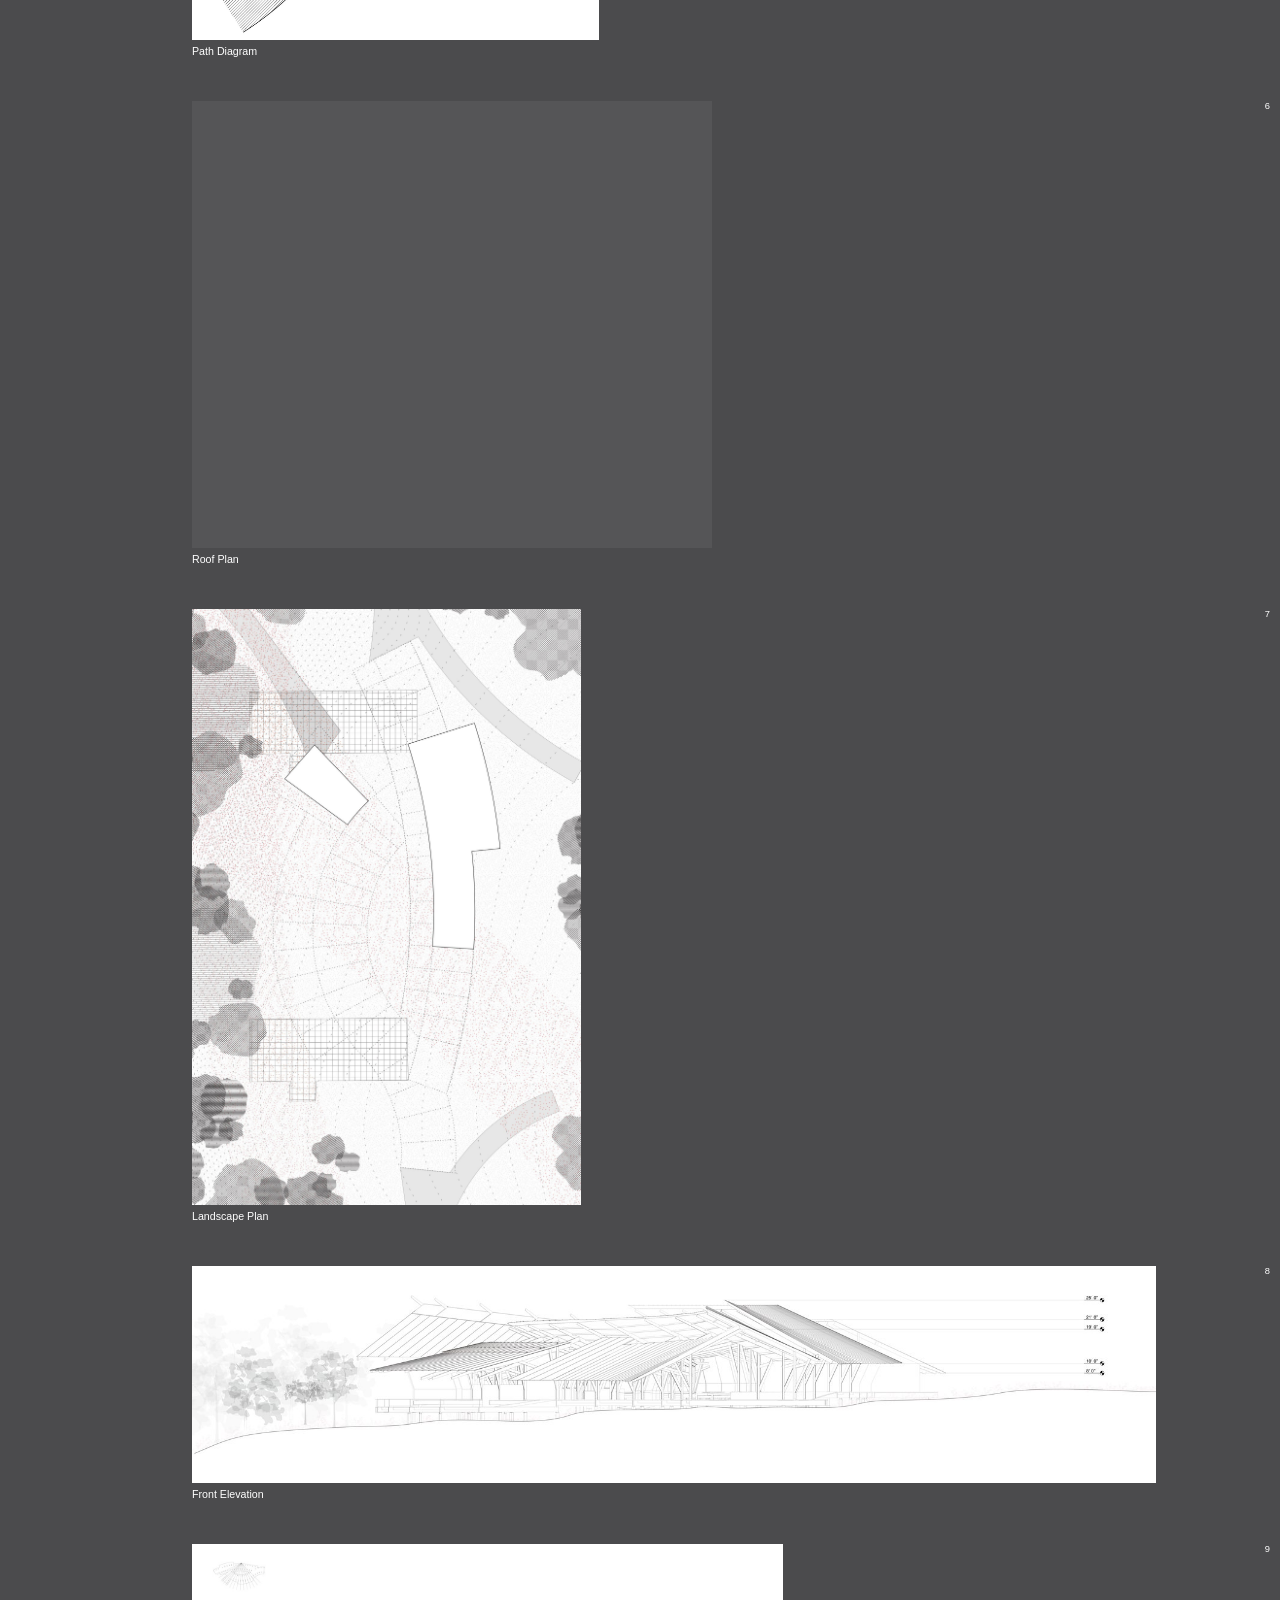
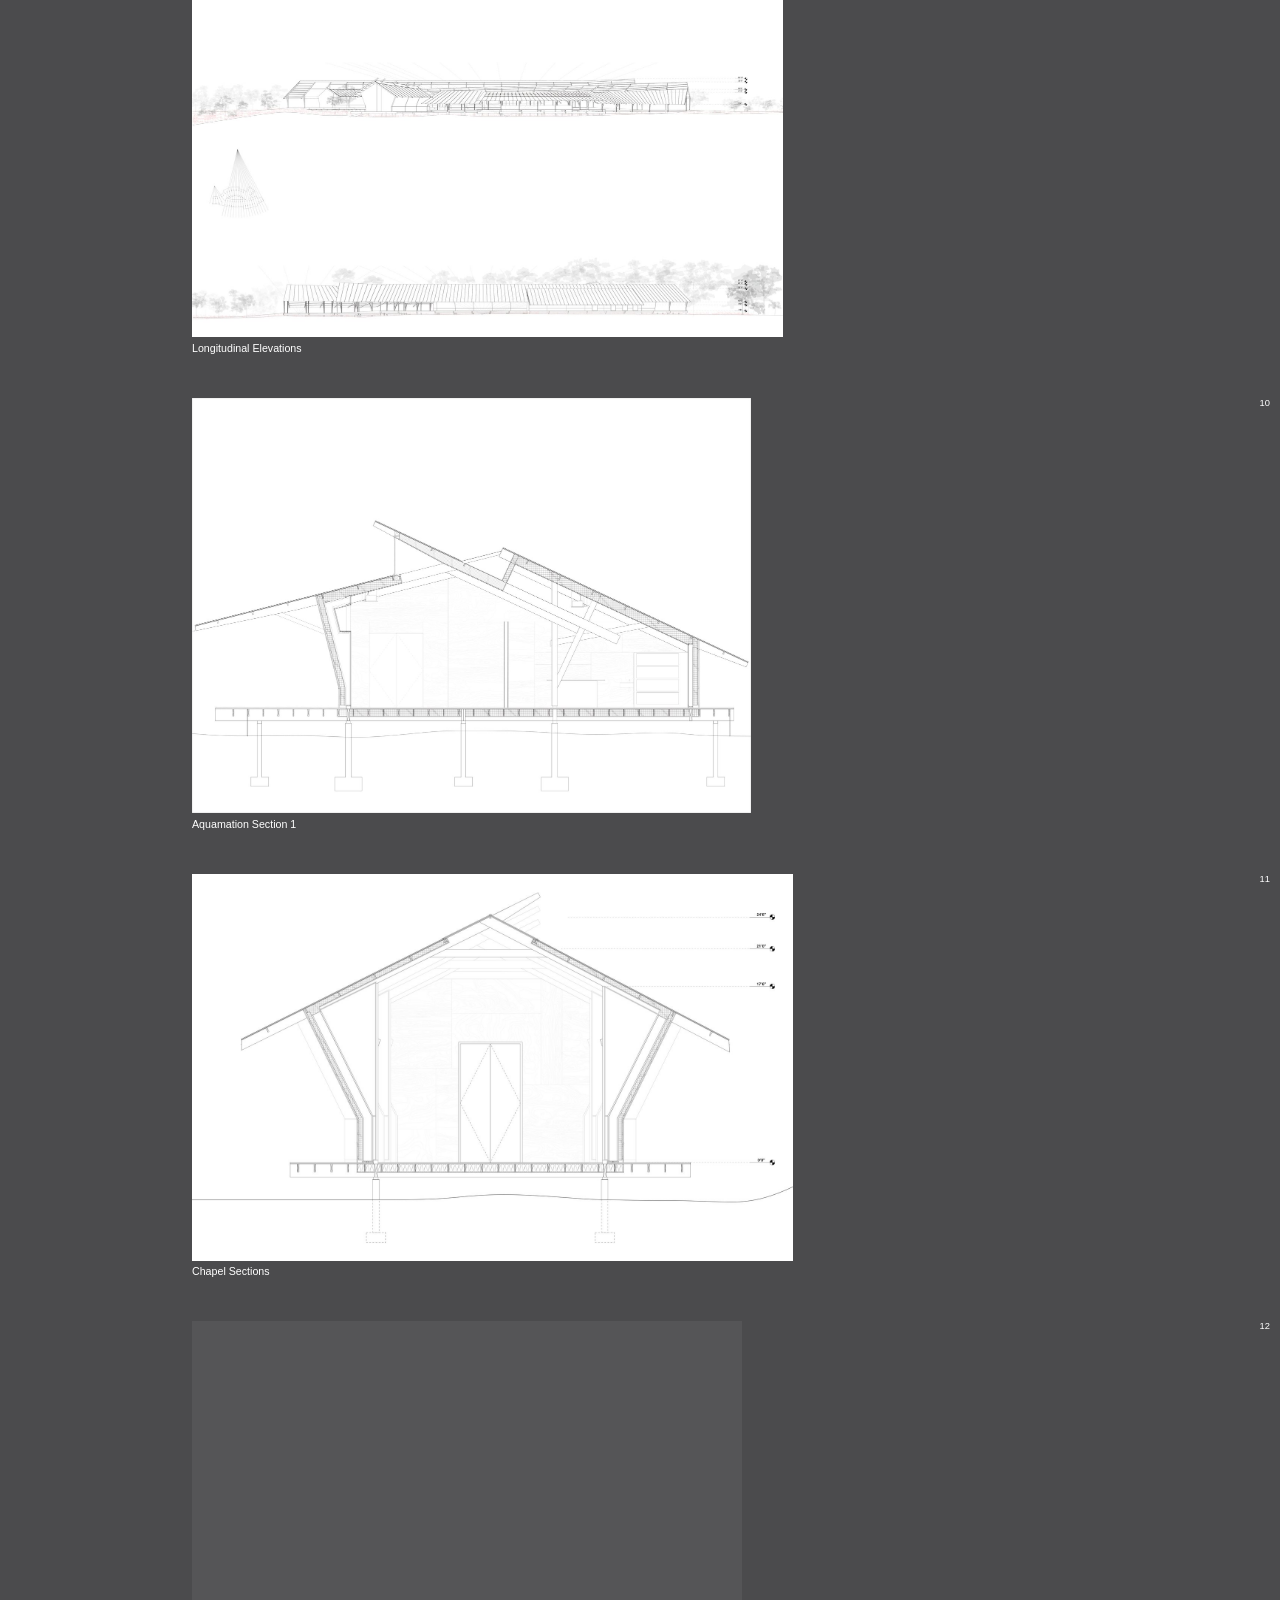
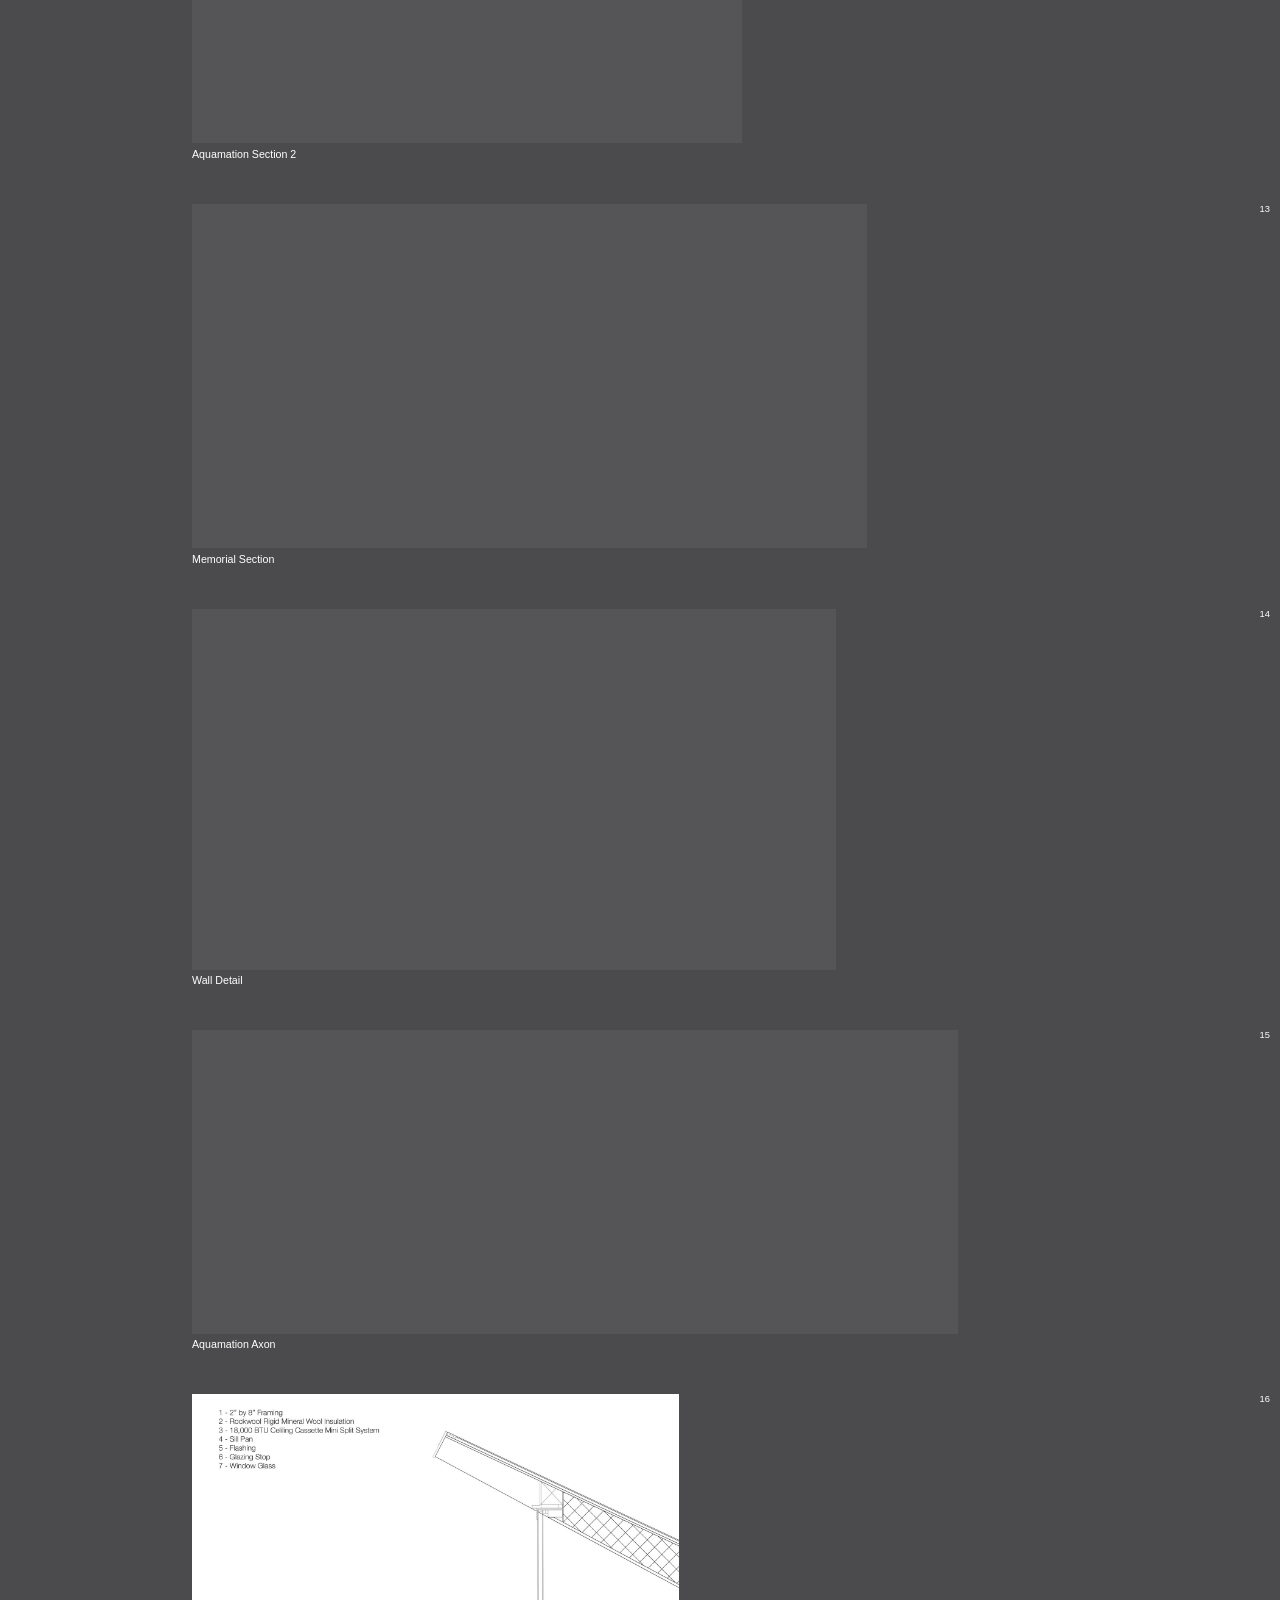
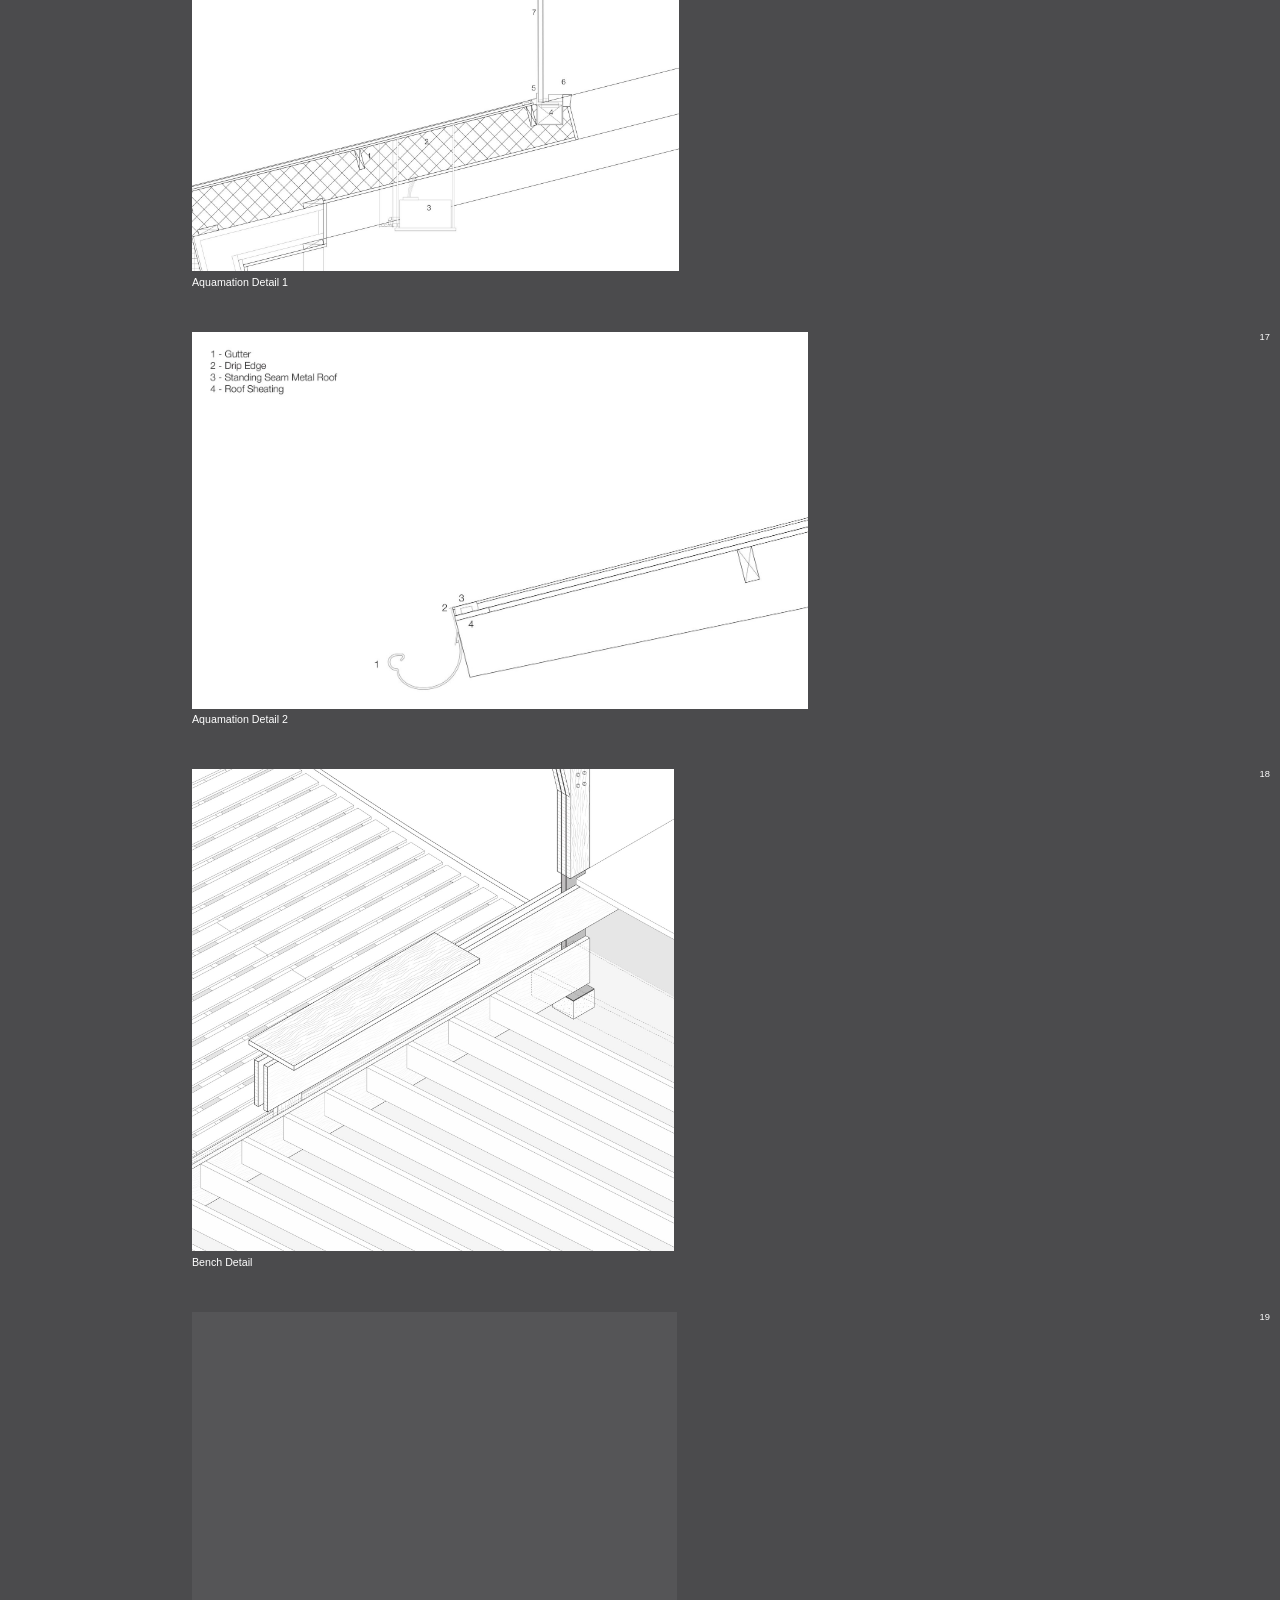
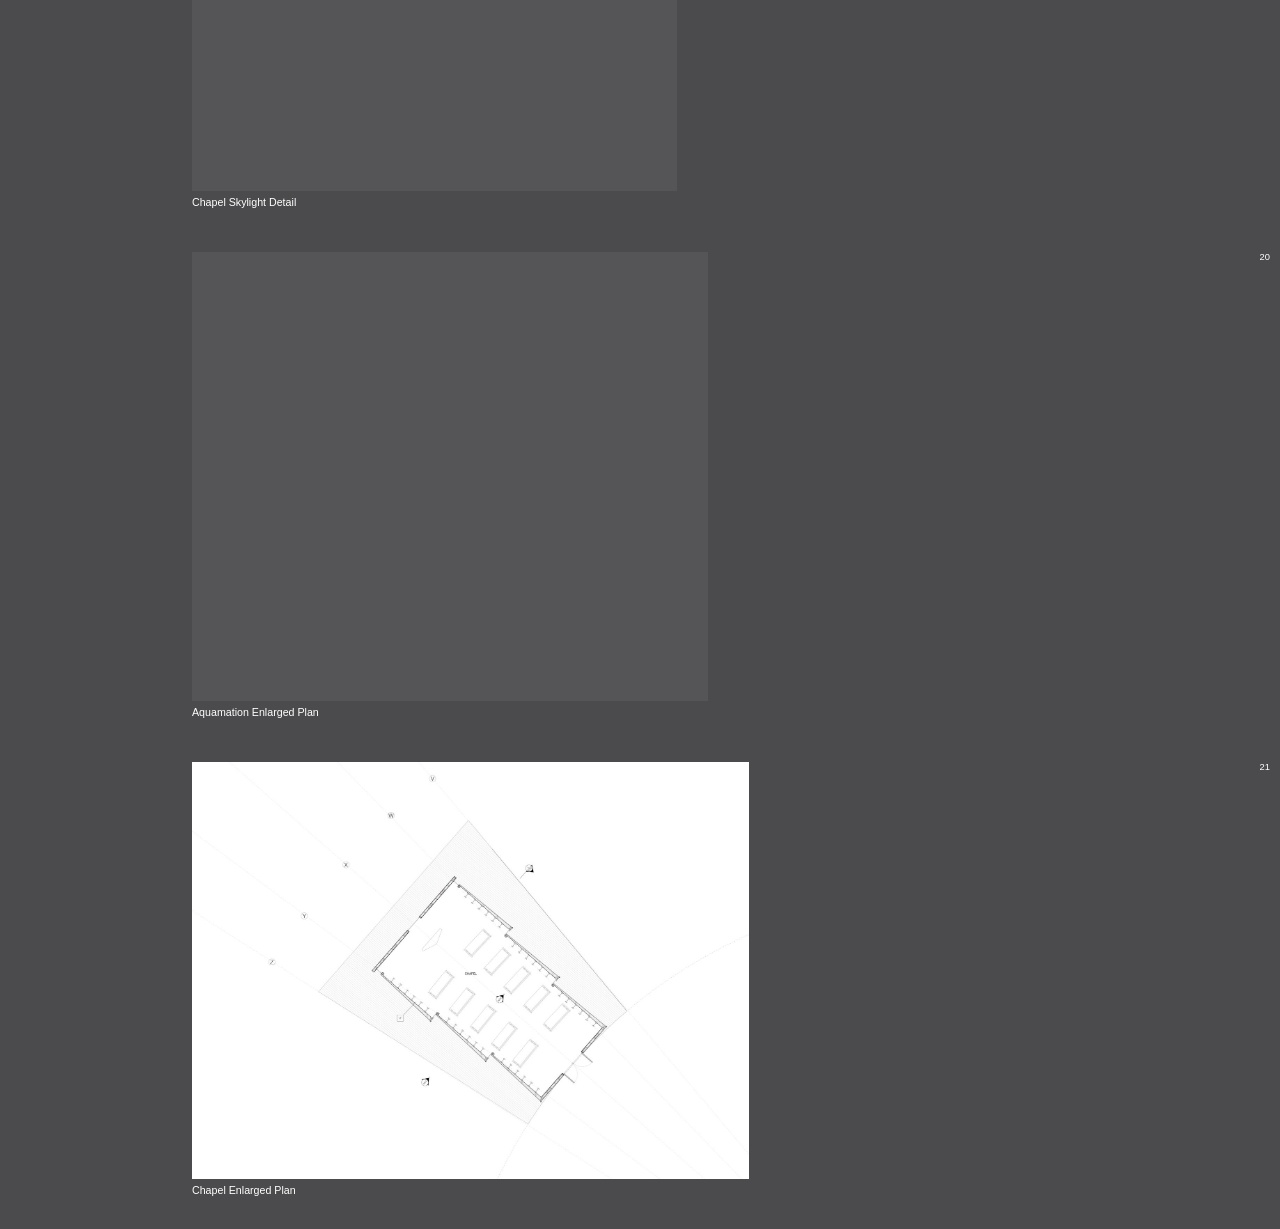
==== commit d94d08d3: "Phone pile: drag images with a finger before Sort Co-Authored-By: Claude Opus 5.5 <noreply@anthropic" ====
--- a/index.html
+++ b/index.html
@@ -5,7 +5,7 @@
 <meta name="viewport" content="width=device-width, initial-scale=1">
 <title>Noah Sadler — Architecture Portfolio</title>
 <meta name="description" content="Noah Sadler, architecture portfolio: The Heart, Reterritorialization, This is Not a House, The Curtain, Depth Stack, experiments and CV.">
-<link rel="stylesheet" href="site.css?v=00451f89">
+<link rel="stylesheet" href="site.css?v=2fb1f12a">
 </head>
 <body class="portfolio" id="top">
 <div id="boxfill" aria-hidden="true"></div>
@@ -30,6 +30,6 @@
 <div class="h e" data-h="e" tabindex="0" role="separator" aria-label="Right edge"></div><div class="h w" data-h="w" tabindex="0" role="separator" aria-label="Left edge"></div>
 <div class="h nw" data-h="nw"></div><div class="h ne" data-h="ne"></div><div class="h sw" data-h="sw"></div><div class="h se" data-h="se"></div>
 </div>
-<script src="site.js?v=db8c48b9"></script>
+<script src="site.js?v=6da2ee40"></script>
 </body>
 </html>
--- a/site.css
+++ b/site.css
@@ -218,6 +218,7 @@
   html.scattered main{zoom:var(--zoom,1)!important;max-width:calc(85ch / var(--zoom,1))}
   html.scattered figure{width:var(--pw,100%)!important;left:var(--px,0px)!important;top:var(--py,0px)!important;z-index:var(--pz,auto)!important}
   html.scattered #srcs{display:none}
+  html.scattered figure img,html.scattered figure video{touch-action:none;cursor:move}
   html.scattered #index .acts{display:inline!important}
   html.scattered #index .reset{display:none}
 }
